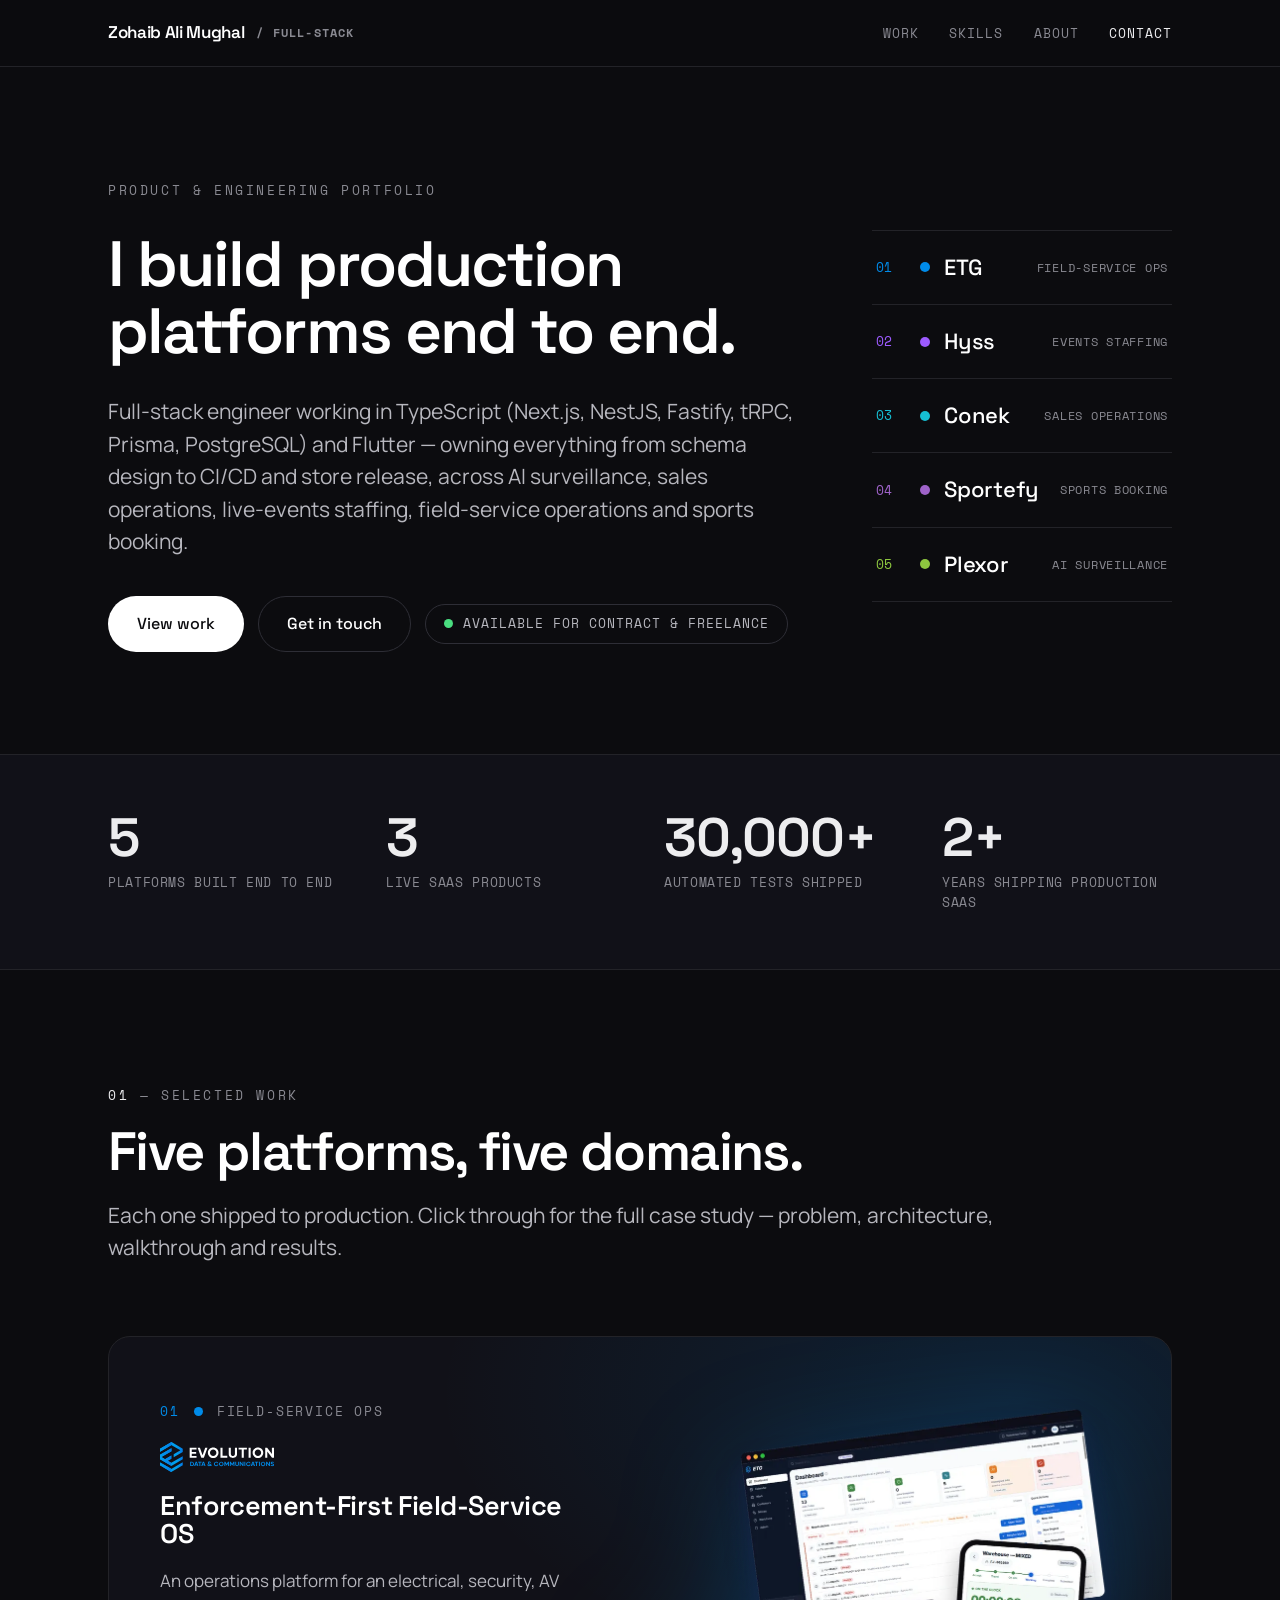
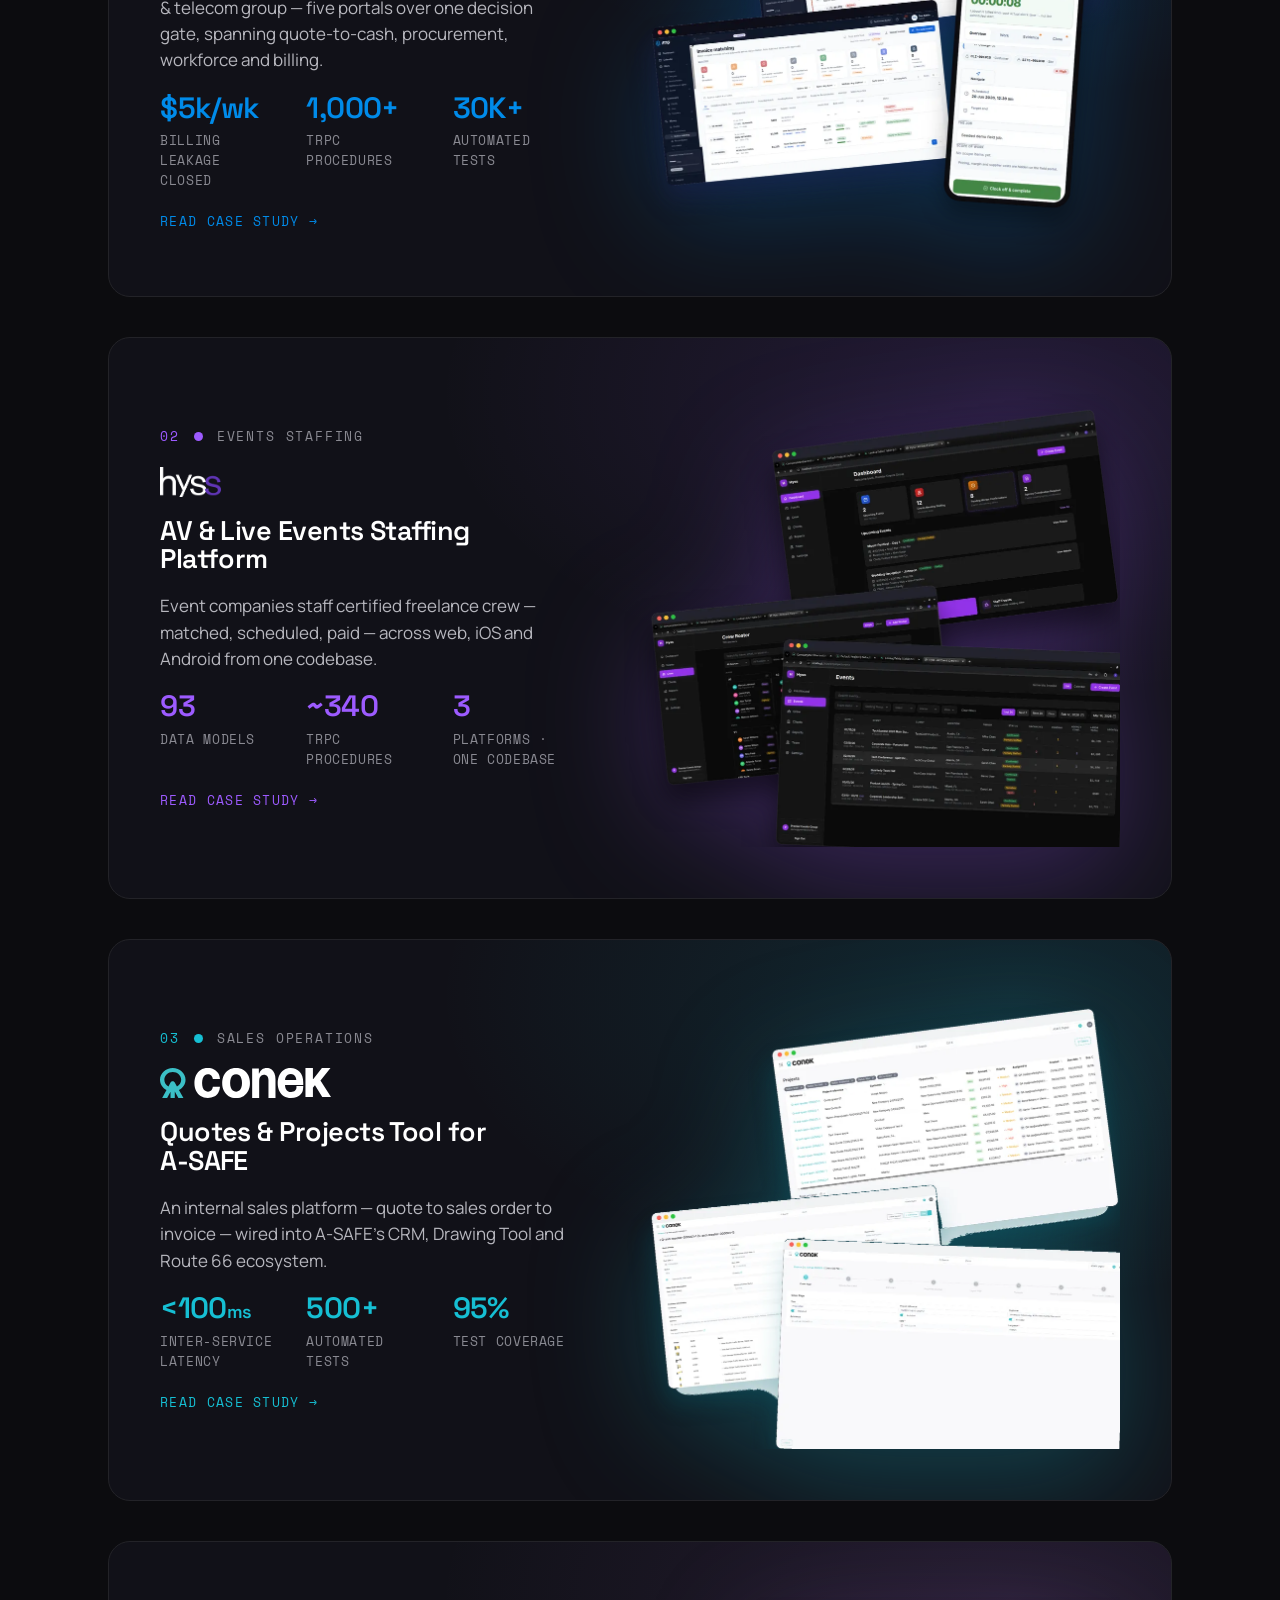
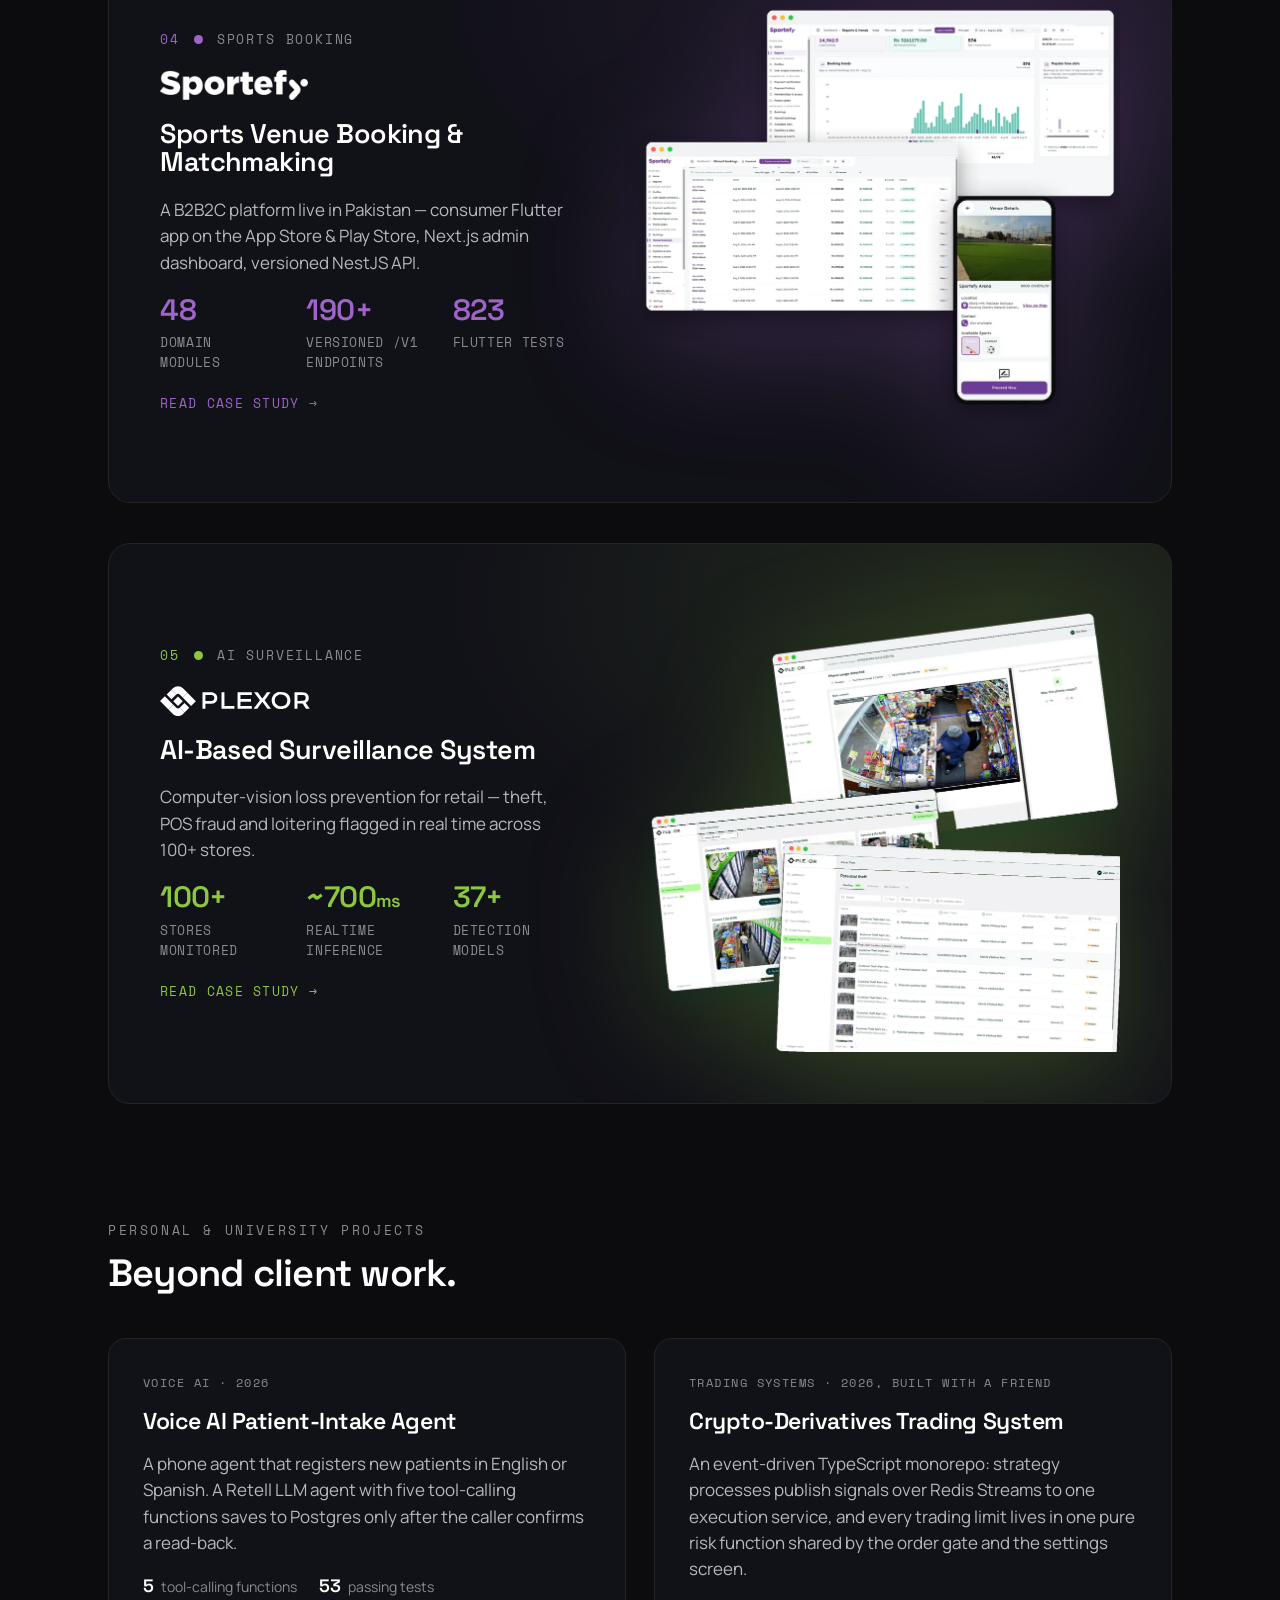
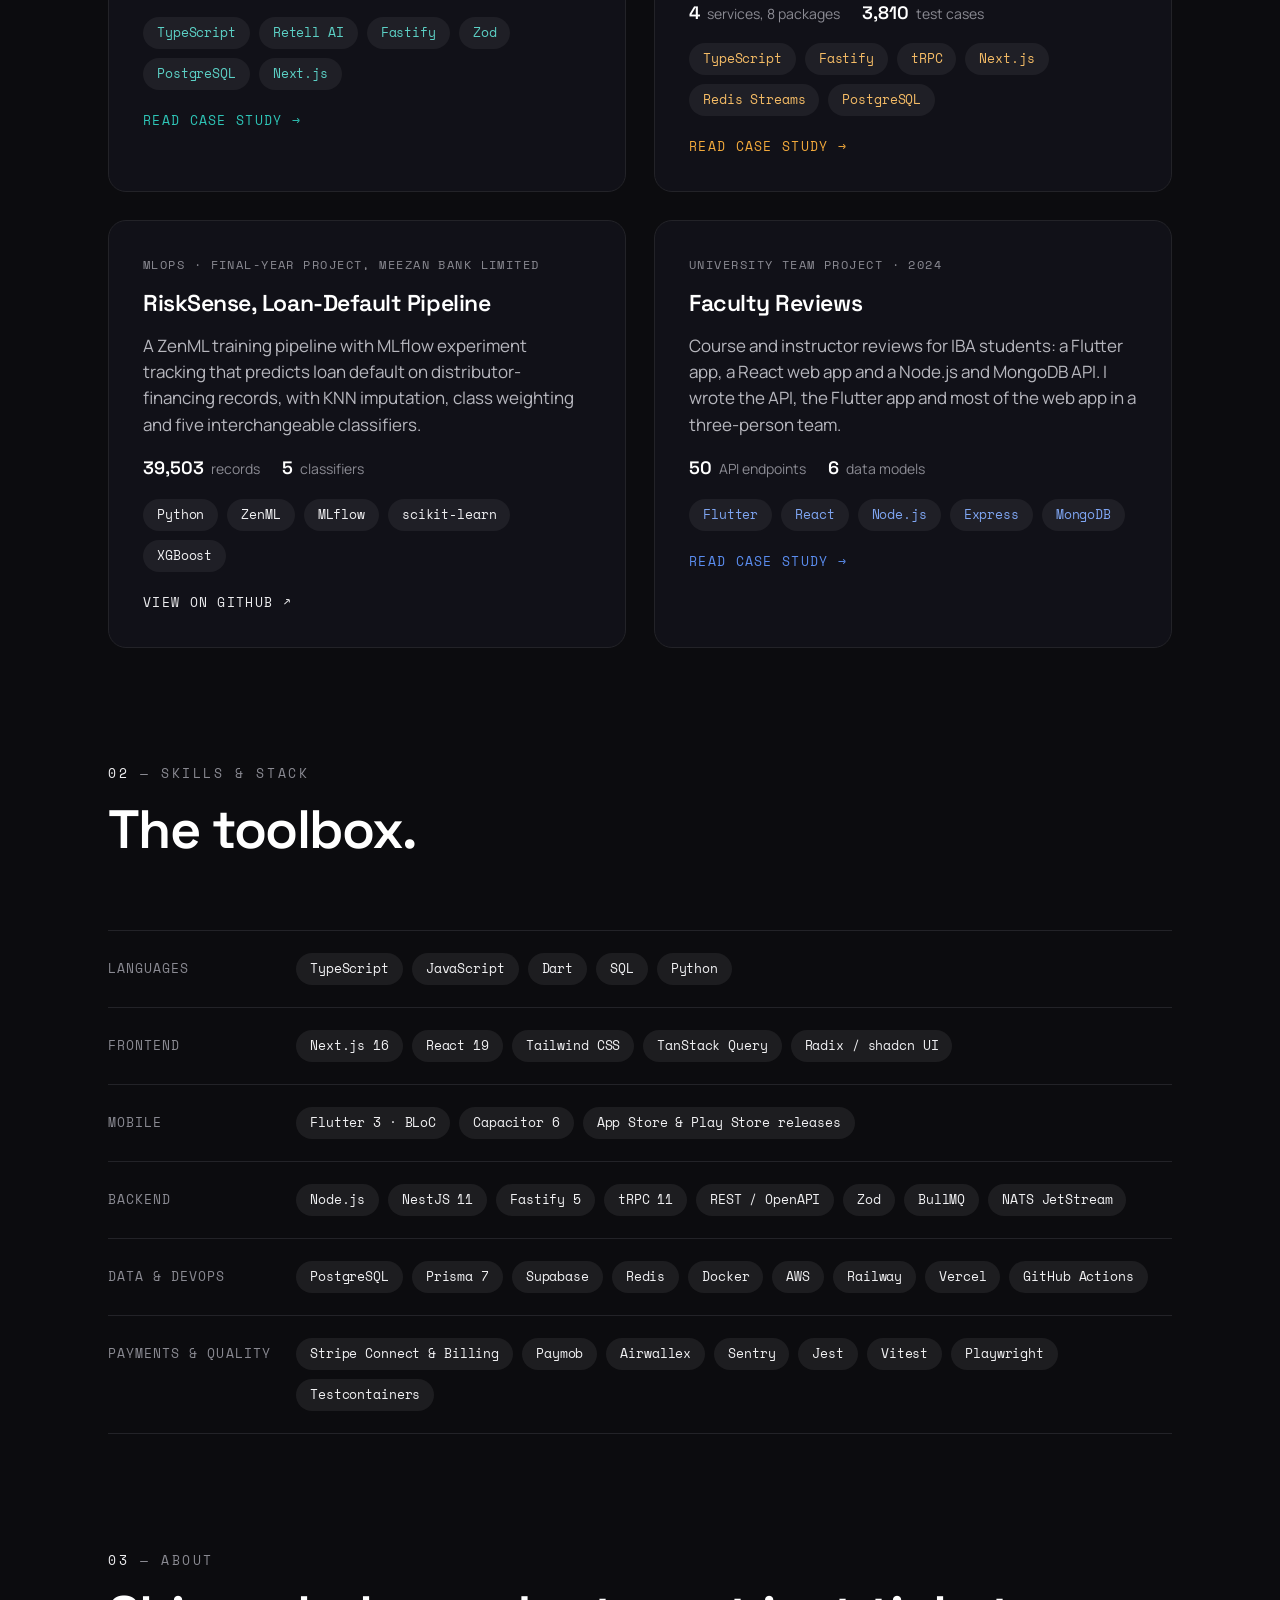
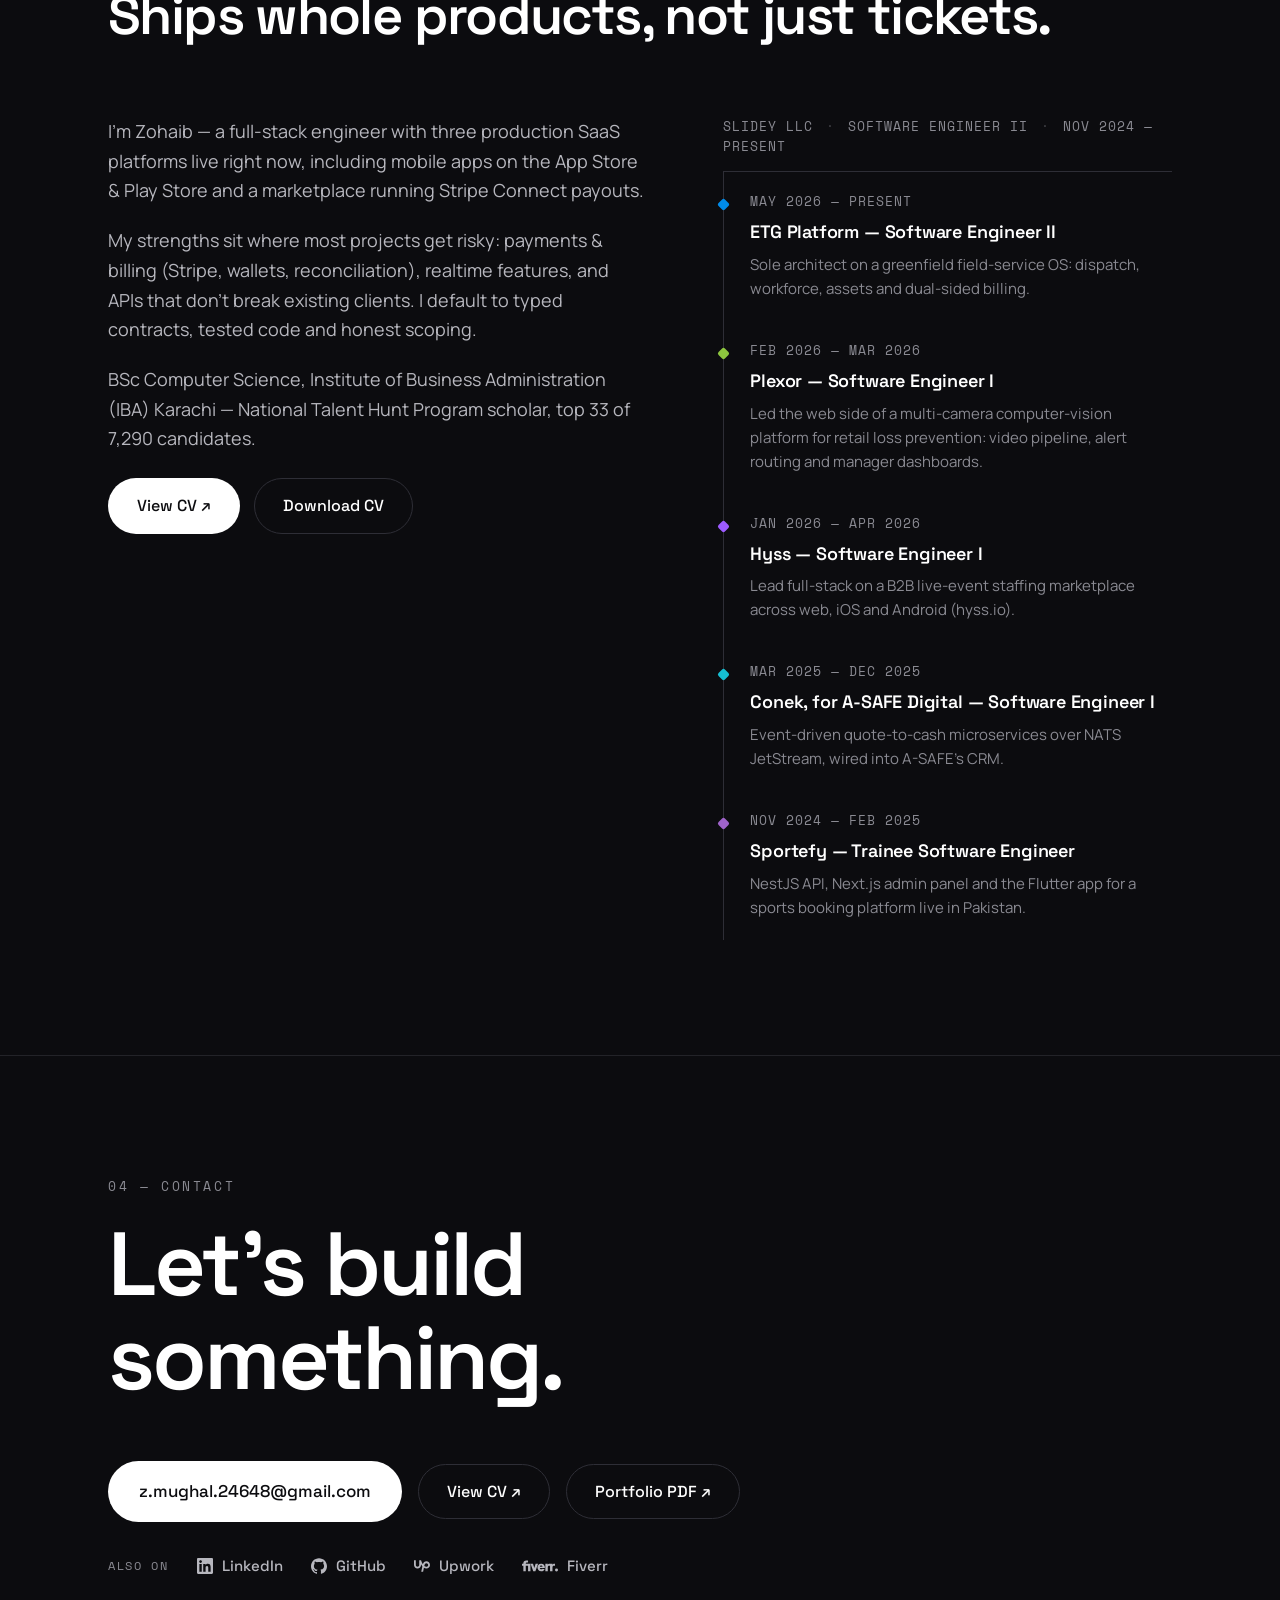
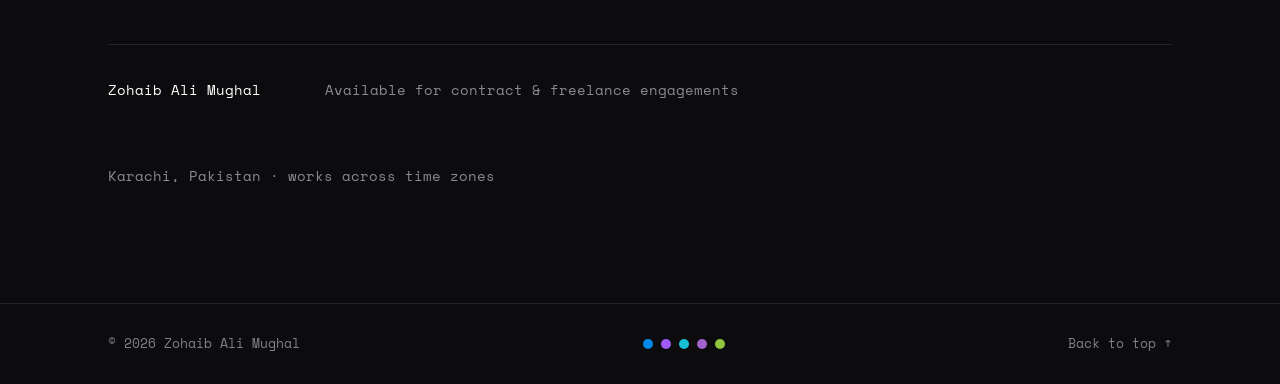
==== index.html @ 7fd133ea "Home: project cards link to their case studies" ====
<!DOCTYPE html>
<html lang="en">
<head>
<meta charset="utf-8">
<meta name="viewport" content="width=device-width, initial-scale=1">
<title>Zohaib Ali Mughal — Full-Stack Engineer</title>
<meta name="description" content="Full-stack product engineering across AI surveillance, sales operations, live-events staffing, field-service operations and sports booking — from schema design to CI/CD and store release.">
<meta property="og:title" content="Zohaib Ali Mughal — Full-Stack Engineer">
<meta property="og:description" content="Five production platforms, built end to end. TypeScript, Flutter, payments, realtime.">
<meta property="og:type" content="website">
<meta property="og:url" content="https://zohaibmughal.dev/">
<meta property="og:image" content="https://zohaibmughal.dev/assets/img/og/home.jpg">
<meta name="twitter:card" content="summary_large_image">
<link rel="canonical" href="https://zohaibmughal.dev/">
<link rel="icon" type="image/svg+xml" href="assets/img/favicon.svg">
<link rel="preconnect" href="https://fonts.googleapis.com">
<link rel="preconnect" href="https://fonts.gstatic.com" crossorigin>
<link href="https://fonts.googleapis.com/css2?family=Space+Grotesk:wght@400;500;600;700&family=Manrope:wght@400;500;600;700;800&family=Space+Mono:wght@400;700&display=swap" rel="stylesheet">
<script>document.documentElement.classList.add('js')</script>
<link rel="stylesheet" href="assets/css/style.css">
</head>
<body>

<nav class="nav" aria-label="Main">
  <div class="nav-inner">
    <a class="nav-brand" href="#top">Zohaib Ali Mughal <span class="mono">/ FULL-STACK</span></a>
    <button class="nav-toggle" aria-expanded="false" aria-controls="nav-links">MENU</button>
    <div class="nav-links" id="nav-links">
      <a href="#work">Work</a>
      <a href="#skills">Skills</a>
      <a href="#about">About</a>
      <a class="nav-cta" href="#contact">Contact</a>
    </div>
  </div>
</nav>

<header class="hero" id="top">
  <div class="container">
    <div class="hero-main">
      <span class="eyebrow">Product &amp; Engineering Portfolio</span>
      <h1>I build production platforms end&nbsp;to&nbsp;end.</h1>
      <p class="lede">Full-stack engineer working in TypeScript (Next.js, NestJS, Fastify, tRPC, Prisma, PostgreSQL) and Flutter — owning everything from schema design to CI/CD and store release, across AI surveillance, sales operations, live-events staffing, field-service operations and sports booking.</p>
      <div class="hero-ctas">
        <a class="btn btn-primary" href="#work">View work</a>
        <a class="btn btn-ghost" href="#contact">Get in touch</a>
        <span class="dot-badge">Available for contract &amp; freelance</span>
      </div>
    </div>
    <nav class="hero-index" aria-label="Case studies">
      <a class="hi-row" data-accent="etg" href="work/etg/"><span class="hi-n">01</span><span class="hi-dot" aria-hidden="true"></span><span class="hi-name">ETG</span><span class="hi-sector">Field-Service Ops</span></a>
      <a class="hi-row" data-accent="hyss" href="work/hyss/"><span class="hi-n">02</span><span class="hi-dot" aria-hidden="true"></span><span class="hi-name">Hyss</span><span class="hi-sector">Events Staffing</span></a>
      <a class="hi-row" data-accent="conek" href="work/conek/"><span class="hi-n">03</span><span class="hi-dot" aria-hidden="true"></span><span class="hi-name">Conek</span><span class="hi-sector">Sales Operations</span></a>
      <a class="hi-row" data-accent="sportefy" href="work/sportefy/"><span class="hi-n">04</span><span class="hi-dot" aria-hidden="true"></span><span class="hi-name">Sportefy</span><span class="hi-sector">Sports Booking</span></a>
      <a class="hi-row" data-accent="plexor" href="work/plexor/"><span class="hi-n">05</span><span class="hi-dot" aria-hidden="true"></span><span class="hi-name">Plexor</span><span class="hi-sector">AI Surveillance</span></a>
    </nav>
  </div>
</header>

<div class="proof reveal">
  <div class="container">
    <div class="metric"><span class="num">5</span><span class="cap">Platforms built end to end</span></div>
    <div class="metric"><span class="num">3</span><span class="cap">Live SaaS products</span></div>
    <div class="metric"><span class="num">30,000+</span><span class="cap">Automated tests shipped</span></div>
    <div class="metric"><span class="num">2+</span><span class="cap">Years shipping production SaaS</span></div>
  </div>
</div>

<section id="work">
  <div class="container">
    <div class="section-head reveal">
      <span class="eyebrow"><span class="accent">01</span> — Selected Work</span>
      <h2>Five platforms, five domains.</h2>
      <p class="lede">Each one shipped to production. Click through for the full case study — problem, architecture, walkthrough and results.</p>
    </div>

    <div class="work-list">

      <a class="work-card reveal" data-accent="etg" href="work/etg/">
        <span class="glow"></span>
        <div class="work-info">
          <span class="work-index"><span class="n">01</span><span class="sep"></span>Field-Service Ops</span>
          <img width="228" height="60" class="work-logo" src="assets/img/etg-logo-white.svg" alt="Evolution Technology Group">
          <h3>Enforcement&#8209;First Field&#8209;Service OS</h3>
          <p>An operations platform for an electrical, security, AV &amp; telecom group — five portals over one decision gate, spanning quote-to-cash, procurement, workforce and billing.</p>
          <div class="work-metrics">
            <div class="metric"><span class="num">$5k/wk</span><span class="cap">Billing leakage closed</span></div>
            <div class="metric"><span class="num">1,000+</span><span class="cap">tRPC procedures</span></div>
            <div class="metric"><span class="num">30K+</span><span class="cap">Automated tests</span></div>
          </div>
          <span class="work-link">Read case study →</span>
        </div>
        <div class="work-media"><img width="1000" height="923" src="assets/img/etg-hero-card.webp" alt="ETG dashboards" loading="lazy"></div>
      </a>

      <a class="work-card reveal" data-accent="hyss" href="work/hyss/">
        <span class="glow"></span>
        <div class="work-info">
          <span class="work-index"><span class="n">02</span><span class="sep"></span>Events Staffing</span>
          <img width="145" height="72" class="work-logo" src="assets/img/hyss-logo-white.png" alt="Hyss">
          <h3>AV &amp; Live Events Staffing Platform</h3>
          <p>Event companies staff certified freelance crew — matched, scheduled, paid — across web, iOS and Android from one codebase.</p>
          <div class="work-metrics">
            <div class="metric"><span class="num">93</span><span class="cap">Data models</span></div>
            <div class="metric"><span class="num">~340</span><span class="cap">tRPC procedures</span></div>
            <div class="metric"><span class="num">3</span><span class="cap">Platforms · one codebase</span></div>
          </div>
          <span class="work-link">Read case study →</span>
        </div>
        <div class="work-media"><img width="1000" height="923" src="assets/img/hyss-hero-card.webp" alt="Hyss dashboards" loading="lazy"></div>
      </a>

      <a class="work-card reveal" data-accent="conek" href="work/conek/">
        <span class="glow"></span>
        <div class="work-info">
          <span class="work-index"><span class="n">03</span><span class="sep"></span>Sales Operations</span>
          <img width="154" height="27" class="work-logo" src="assets/img/conek-logo-white.svg" alt="Conek">
          <h3>Quotes &amp; Projects Tool for A&#8209;SAFE</h3>
          <p>An internal sales platform — quote to sales order to invoice — wired into A&#8209;SAFE's CRM, Drawing Tool and Route 66 ecosystem.</p>
          <div class="work-metrics">
            <div class="metric"><span class="num">&lt;100<small>ms</small></span><span class="cap">Inter-service latency</span></div>
            <div class="metric"><span class="num">500+</span><span class="cap">Automated tests</span></div>
            <div class="metric"><span class="num">95%</span><span class="cap">Test coverage</span></div>
          </div>
          <span class="work-link">Read case study →</span>
        </div>
        <div class="work-media"><img width="1000" height="923" src="assets/img/conek-hero-card.webp" alt="Conek dashboards" loading="lazy"></div>
      </a>

      <a class="work-card reveal" data-accent="sportefy" href="work/sportefy/">
        <span class="glow"></span>
        <div class="work-info">
          <span class="work-index"><span class="n">04</span><span class="sep"></span>Sports Booking</span>
          <img width="354" height="72" class="work-logo" src="assets/img/sportefy-logo-white.png" alt="Sportefy">
          <h3>Sports Venue Booking &amp; Matchmaking</h3>
          <p>A B2B2C platform live in Pakistan — consumer Flutter app on the App Store &amp; Play Store, Next.js admin dashboard, versioned NestJS API.</p>
          <div class="work-metrics">
            <div class="metric"><span class="num">48</span><span class="cap">Domain modules</span></div>
            <div class="metric"><span class="num">190+</span><span class="cap">Versioned /v1 endpoints</span></div>
            <div class="metric"><span class="num">823</span><span class="cap">Flutter tests</span></div>
          </div>
          <span class="work-link">Read case study →</span>
        </div>
        <div class="work-media"><img width="1000" height="923" src="assets/img/sportefy-hero-card.webp" alt="Sportefy app and dashboard" loading="lazy"></div>
      </a>

      <a class="work-card reveal" data-accent="plexor" href="work/plexor/">
        <span class="glow"></span>
        <div class="work-info">
          <span class="work-index"><span class="n">05</span><span class="sep"></span>AI Surveillance</span>
          <img width="239" height="48" class="work-logo" src="assets/img/plexor-logo-white.svg" alt="Plexor">
          <h3>AI-Based Surveillance System</h3>
          <p>Computer-vision loss prevention for retail — theft, POS fraud and loitering flagged in real time across 100+ stores.</p>
          <div class="work-metrics">
            <div class="metric"><span class="num">100+</span><span class="cap">Stores monitored</span></div>
            <div class="metric"><span class="num">~700<small>ms</small></span><span class="cap">Realtime inference</span></div>
            <div class="metric"><span class="num">37+</span><span class="cap">Detection models</span></div>
          </div>
          <span class="work-link">Read case study →</span>
        </div>
        <div class="work-media"><img width="1000" height="923" src="assets/img/plexor-hero-card.webp" alt="Plexor dashboards" loading="lazy"></div>
      </a>

    </div>

    <div class="projects" id="projects">
      <div class="projects-head reveal">
        <span class="eyebrow">Personal &amp; university projects</span>
        <h3>Beyond client work.</h3>
      </div>

      <div class="project-grid">

        <a class="project-card reveal" data-accent="voice" href="work/voice-intake/">
          <span class="project-kind">Voice AI · 2026</span>
          <h4>Voice AI Patient-Intake Agent</h4>
          <p>A phone agent that registers new patients in English or Spanish. A Retell LLM agent with five tool-calling functions saves to Postgres only after the caller confirms a read-back.</p>
          <div class="project-facts"><span><b>5</b> tool-calling functions</span><span><b>53</b> passing tests</span></div>
          <div class="chips"><span class="chip">TypeScript</span><span class="chip">Retell AI</span><span class="chip">Fastify</span><span class="chip">Zod</span><span class="chip">PostgreSQL</span><span class="chip">Next.js</span></div>
          <span class="work-link">Read case study →</span>
        </a>

        <a class="project-card reveal" data-accent="trading" href="work/trading-system/">
          <span class="project-kind">Trading systems · 2026, built with a friend</span>
          <h4>Crypto-Derivatives Trading System</h4>
          <p>An event-driven TypeScript monorepo: strategy processes publish signals over Redis Streams to one execution service, and every trading limit lives in one pure risk function shared by the order gate and the settings screen.</p>
          <div class="project-facts"><span><b>4</b> services, 8 packages</span><span><b>3,810</b> test cases</span></div>
          <div class="chips"><span class="chip">TypeScript</span><span class="chip">Fastify</span><span class="chip">tRPC</span><span class="chip">Next.js</span><span class="chip">Redis Streams</span><span class="chip">PostgreSQL</span></div>
          <span class="work-link">Read case study →</span>
        </a>

        <a class="project-card reveal" href="https://github.com/Zohaib24648/risksense-mlops" target="_blank" rel="noopener">
          <span class="project-kind">MLOps · Final-year project, Meezan Bank Limited</span>
          <h4>RiskSense, Loan-Default Pipeline</h4>
          <p>A ZenML training pipeline with MLflow experiment tracking that predicts loan default on distributor-financing records, with KNN imputation, class weighting and five interchangeable classifiers.</p>
          <div class="project-facts"><span><b>39,503</b> records</span><span><b>5</b> classifiers</span></div>
          <div class="chips"><span class="chip">Python</span><span class="chip">ZenML</span><span class="chip">MLflow</span><span class="chip">scikit-learn</span><span class="chip">XGBoost</span></div>
          <span class="work-link">View on GitHub ↗</span>
        </a>

        <a class="project-card reveal" data-accent="faculty" href="work/faculty-reviews/">
          <span class="project-kind">University team project · 2024</span>
          <h4>Faculty Reviews</h4>
          <p>Course and instructor reviews for IBA students: a Flutter app, a React web app and a Node.js and MongoDB API. I wrote the API, the Flutter app and most of the web app in a three-person team.</p>
          <div class="project-facts"><span><b>50</b> API endpoints</span><span><b>6</b> data models</span></div>
          <div class="chips"><span class="chip">Flutter</span><span class="chip">React</span><span class="chip">Node.js</span><span class="chip">Express</span><span class="chip">MongoDB</span></div>
          <span class="work-link">Read case study →</span>
        </a>

      </div>
    </div>
  </div>
</section>

<section id="skills" style="padding-top:0">
  <div class="container">
    <div class="section-head reveal">
      <span class="eyebrow"><span class="accent">02</span> — Skills &amp; Stack</span>
      <h2>The toolbox.</h2>
    </div>
    <div class="reveal">
      <div class="stackrow"><span class="stacklabel">Languages</span><div class="chips"><span class="chip">TypeScript</span><span class="chip">JavaScript</span><span class="chip">Dart</span><span class="chip">SQL</span><span class="chip">Python</span></div></div>
      <div class="stackrow"><span class="stacklabel">Frontend</span><div class="chips"><span class="chip">Next.js 16</span><span class="chip">React 19</span><span class="chip">Tailwind CSS</span><span class="chip">TanStack Query</span><span class="chip">Radix / shadcn UI</span></div></div>
      <div class="stackrow"><span class="stacklabel">Mobile</span><div class="chips"><span class="chip">Flutter 3 · BLoC</span><span class="chip">Capacitor 6</span><span class="chip">App Store &amp; Play Store releases</span></div></div>
      <div class="stackrow"><span class="stacklabel">Backend</span><div class="chips"><span class="chip">Node.js</span><span class="chip">NestJS 11</span><span class="chip">Fastify 5</span><span class="chip">tRPC 11</span><span class="chip">REST / OpenAPI</span><span class="chip">Zod</span><span class="chip">BullMQ</span><span class="chip">NATS JetStream</span></div></div>
      <div class="stackrow"><span class="stacklabel">Data &amp; DevOps</span><div class="chips"><span class="chip">PostgreSQL</span><span class="chip">Prisma 7</span><span class="chip">Supabase</span><span class="chip">Redis</span><span class="chip">Docker</span><span class="chip">AWS</span><span class="chip">Railway</span><span class="chip">Vercel</span><span class="chip">GitHub Actions</span></div></div>
      <div class="stackrow"><span class="stacklabel">Payments &amp; Quality</span><div class="chips"><span class="chip">Stripe Connect &amp; Billing</span><span class="chip">Paymob</span><span class="chip">Airwallex</span><span class="chip">Sentry</span><span class="chip">Jest</span><span class="chip">Vitest</span><span class="chip">Playwright</span><span class="chip">Testcontainers</span></div></div>
    </div>
  </div>
</section>

<section id="about" style="padding-top:0">
  <div class="container">
    <div class="section-head reveal">
      <span class="eyebrow"><span class="accent">03</span> — About</span>
      <h2>Ships whole products, not just tickets.</h2>
    </div>
    <div class="about-grid">
      <div class="about-bio reveal">
        <p>I'm Zohaib — a full-stack engineer with three production SaaS platforms live right now, including mobile apps on the App Store &amp; Play Store and a marketplace running Stripe Connect payouts.</p>
        <p>My strengths sit where most projects get risky: payments &amp; billing (Stripe, wallets, reconciliation), realtime features, and APIs that don't break existing clients. I default to typed contracts, tested code and honest scoping.</p>
        <p>BSc Computer Science, Institute of Business Administration (IBA) Karachi — National Talent Hunt Program scholar, top 33 of 7,290 candidates.</p>
        <div class="hero-ctas" style="margin-top:4px">
          <a class="btn btn-primary" href="assets/cv/Zohaib-Ali-Mughal-CV.pdf" target="_blank" rel="noopener">View CV ↗</a>
          <a class="btn btn-ghost" href="assets/cv/Zohaib-Ali-Mughal-CV.pdf" download="Zohaib-Ali-Mughal-CV.pdf">Download CV</a>
        </div>
      </div>
      <div class="timeline reveal">
        <p class="timeline-org">Slidey LLC <span>·</span> Software Engineer II <span>·</span> Nov 2024 — Present</p>
        <div class="timeline-item" data-accent="etg">
          <span class="when">May 2026 — Present</span>
          <span class="what">ETG Platform — Software Engineer II</span>
          <span class="how">Sole architect on a greenfield field-service OS: dispatch, workforce, assets and dual-sided billing.</span>
        </div>
        <div class="timeline-item" data-accent="plexor">
          <span class="when">Feb 2026 — Mar 2026</span>
          <span class="what">Plexor — Software Engineer I</span>
          <span class="how">Led the web side of a multi-camera computer-vision platform for retail loss prevention: video pipeline, alert routing and manager dashboards.</span>
        </div>
        <div class="timeline-item" data-accent="hyss">
          <span class="when">Jan 2026 — Apr 2026</span>
          <span class="what">Hyss — Software Engineer I</span>
          <span class="how">Lead full-stack on a B2B live-event staffing marketplace across web, iOS and Android (hyss.io).</span>
        </div>
        <div class="timeline-item" data-accent="conek">
          <span class="when">Mar 2025 — Dec 2025</span>
          <span class="what">Conek, for A-SAFE Digital — Software Engineer I</span>
          <span class="how">Event-driven quote-to-cash microservices over NATS JetStream, wired into A-SAFE&#39;s CRM.</span>
        </div>
        <div class="timeline-item" data-accent="sportefy">
          <span class="when">Nov 2024 — Feb 2025</span>
          <span class="what">Sportefy — Trainee Software Engineer</span>
          <span class="how">NestJS API, Next.js admin panel and the Flutter app for a sports booking platform live in Pakistan.</span>
        </div>
      </div>
    </div>
  </div>
</section>

<section class="contact" id="contact">
  <div class="container reveal">
    <span class="eyebrow">04 — Contact</span>
    <h2 style="margin-top:18px">Let's build<br>something.</h2>
    <div class="contact-row">
      <a class="btn btn-primary btn-lg" href="mailto:z.mughal.24648@gmail.com">z.mughal.24648@gmail.com</a>
      <a class="btn btn-ghost" href="assets/cv/Zohaib-Ali-Mughal-CV.pdf" target="_blank" rel="noopener">View CV ↗</a>
      <a class="btn btn-ghost" href="assets/decks/Portfolio.pdf" target="_blank" rel="noopener">Portfolio PDF ↗</a>
    </div>
    <div class="profile-links">
      <span class="profile-label">Also on</span>
      <a class="plink" href="https://linkedin.com/in/zohaibmughal24648" target="_blank" rel="noopener"><svg viewBox="0 0 24 24" aria-hidden="true"><path d="M20.447 20.452h-3.554v-5.569c0-1.328-.027-3.037-1.852-3.037-1.853 0-2.136 1.445-2.136 2.939v5.667H9.351V9h3.414v1.561h.046c.477-.9 1.637-1.85 3.37-1.85 3.601 0 4.267 2.37 4.267 5.455v6.286zM5.337 7.433c-1.144 0-2.063-.926-2.063-2.065 0-1.138.92-2.063 2.063-2.063 1.14 0 2.064.925 2.064 2.063 0 1.139-.925 2.065-2.064 2.065zm1.782 13.019H3.555V9h3.564v11.452zM22.225 0H1.771C.792 0 0 .774 0 1.729v20.542C0 23.227.792 24 1.771 24h20.451C23.2 24 24 23.227 24 22.271V1.729C24 .774 23.2 0 22.222 0h.003z"/></svg><span>LinkedIn</span></a>
      <a class="plink" href="https://github.com/Zohaib24648" target="_blank" rel="noopener"><svg viewBox="0 0 24 24" aria-hidden="true"><path d="M12 .297c-6.63 0-12 5.373-12 12 0 5.303 3.438 9.8 8.205 11.385.6.113.82-.258.82-.577 0-.285-.01-1.04-.015-2.04-3.338.724-4.042-1.61-4.042-1.61C4.422 18.07 3.633 17.7 3.633 17.7c-1.087-.744.084-.729.084-.729 1.205.084 1.838 1.236 1.838 1.236 1.07 1.835 2.809 1.305 3.495.998.108-.776.417-1.305.76-1.605-2.665-.3-5.466-1.332-5.466-5.93 0-1.31.465-2.38 1.235-3.22-.135-.303-.54-1.523.105-3.176 0 0 1.005-.322 3.3 1.23.96-.267 1.98-.399 3-.405 1.02.006 2.04.138 3 .405 2.28-1.552 3.285-1.23 3.285-1.23.645 1.653.24 2.873.12 3.176.765.84 1.23 1.91 1.23 3.22 0 4.61-2.805 5.625-5.475 5.92.42.36.81 1.096.81 2.22 0 1.606-.015 2.896-.015 3.286 0 .315.21.69.825.57C20.565 22.092 24 17.592 24 12.297c0-6.627-5.373-12-12-12"/></svg><span>GitHub</span></a>
      <a class="plink" href="https://www.upwork.com/freelancers/zohaibmughal" target="_blank" rel="noopener"><svg viewBox="0 0 24 24" aria-hidden="true"><path d="M18.561 13.158c-1.102 0-2.135-.467-3.074-1.227l.228-1.076.008-.042c.207-1.143.849-3.06 2.839-3.06 1.492 0 2.703 1.212 2.703 2.703-.001 1.489-1.212 2.702-2.704 2.702zm0-8.14c-2.539 0-4.51 1.649-5.31 4.366-1.22-1.834-2.148-4.036-2.687-5.892H7.828v7.112c-.002 1.406-1.141 2.546-2.547 2.548-1.405-.002-2.543-1.143-2.545-2.548V3.492H0v7.112c0 2.914 2.37 5.303 5.281 5.303 2.913 0 5.283-2.389 5.283-5.303v-1.19c.529 1.107 1.182 2.229 1.974 3.221l-1.673 7.873h2.797l1.213-5.71c1.063.679 2.285 1.109 3.686 1.109 3 0 5.439-2.452 5.439-5.45 0-3-2.439-5.439-5.439-5.439z"/></svg><span>Upwork</span></a>
      <a class="plink" href="https://www.fiverr.com/users/zohaibmughal151" target="_blank" rel="noopener"><svg class="wide" viewBox="0 8 24 8" aria-hidden="true"><path d="M23.004 15.588a.995.995 0 1 0 .002-1.99.995.995 0 0 0-.002 1.99zm-.996-3.705h-.85c-.546 0-.84.41-.84 1.092v2.466h-1.61v-3.558h-.684c-.547 0-.84.41-.84 1.092v2.466h-1.61v-4.874h1.61v.74c.264-.574.626-.74 1.163-.74h1.972v.74c.264-.574.625-.74 1.162-.74h.527v1.316zm-6.786 1.501h-3.359c.088.546.43.858 1.006.858.43 0 .732-.175.83-.487l1.425.4c-.351.848-1.22 1.364-2.255 1.364-1.748 0-2.549-1.355-2.549-2.515 0-1.14.703-2.505 2.45-2.505 1.856 0 2.471 1.384 2.471 2.408 0 .224-.01.37-.02.477zm-1.562-.945c-.04-.42-.342-.81-.889-.81-.508 0-.81.225-.908.81h1.797zM7.508 15.44h1.416l1.767-4.874h-1.62l-.86 2.837-.878-2.837H5.72l1.787 4.874zm-6.6 0H2.51v-3.558h1.524v3.558h1.591v-4.874H2.51v-.302c0-.332.235-.536.606-.536h.918V8.412H2.85c-1.162 0-1.943.712-1.943 1.755v.4H0v1.316h.908v3.558z"/></svg><span>Fiverr</span></a>
    </div>
    <div class="contact-meta">
      <span style="color:var(--text)">Zohaib Ali Mughal</span>
      <span style="color:var(--text-3)">Available for contract &amp; freelance engagements</span>
      <span style="color:var(--text-3)">Karachi, Pakistan · works across time zones</span>
    </div>
  </div>
</section>

<footer>
  <div class="footer-inner">
    <span>© 2026 Zohaib Ali Mughal</span>
    <span class="footer-dots" aria-hidden="true">
      <span style="background:var(--c-etg)"></span>
      <span style="background:var(--c-hyss)"></span>
      <span style="background:var(--c-conek)"></span>
      <span style="background:var(--c-sportefy)"></span>
      <span style="background:var(--c-plexor)"></span>
    </span>
    <a href="#top">Back to top ↑</a>
  </div>
</footer>

<script src="assets/js/lenis.min.js"></script>
<script src="assets/js/main.js"></script>
</body>
</html>
---- assets/css/style.css ----
/* ============================================================
   Zohaib Ali Mughal — Portfolio
   Design tokens & components (dark theme, deck-derived)
   ============================================================ */

:root {
  /* Surfaces */
  --bg: #0C0C0F;
  --bg-2: #111118;
  --bg-3: #161620;
  --line: #232328;
  --line-2: #2E2E36;

  /* Text */
  --text: #FFFFFF;
  --text-2: #B7B7BE;
  --text-3: #8A8A92;
  --text-4: #80808A;

  /* Project accents */
  --c-hyss: #9D5BFF;
  --c-conek: #16BFD3;
  --c-sportefy: #9F63C9;
  --c-etg: #008BE9;
  --c-plexor: #8DC63F;
  --c-voice: #2EC4B6;
  --c-trading: #F2A93B;
  --c-faculty: #5B8DEF;

  /* Page accent: neutral by default, overridden per project via data-accent */
  --accent: #EDEDEF;
  --accent-soft: rgba(255, 255, 255, 0.07);

  /* Type */
  --font-head: 'Space Grotesk', sans-serif;
  --font-body: 'Manrope', sans-serif;
  --font-mono: 'Space Mono', monospace;

  --container: 1160px;
  --pad: clamp(20px, 5vw, 48px);
}

[data-accent="hyss"]     { --accent: var(--c-hyss); }
[data-accent="conek"]    { --accent: var(--c-conek); }
[data-accent="sportefy"] { --accent: var(--c-sportefy); }
[data-accent="etg"]      { --accent: var(--c-etg); }
[data-accent="plexor"]   { --accent: var(--c-plexor); }
[data-accent="voice"]    { --accent: var(--c-voice); }
[data-accent="trading"]  { --accent: var(--c-trading); }
[data-accent="faculty"]  { --accent: var(--c-faculty); }

/* Recompute the soft tint wherever the accent changes (a :root value would stay neutral) */
[data-accent] { --accent-soft: color-mix(in srgb, var(--accent) 14%, transparent); }

/* ---------- Base ---------- */

* { box-sizing: border-box; }

html { scroll-behavior: smooth; }

body {
  margin: 0;
  background: var(--bg);
  color: var(--text);
  font-family: var(--font-body);
  font-size: 17px;
  line-height: 1.6;
  -webkit-font-smoothing: antialiased;
  text-rendering: optimizeLegibility;
}

img { max-width: 100%; height: auto; display: block; }

a { color: inherit; text-decoration: none; }

h1, h2, h3 {
  font-family: var(--font-head);
  font-weight: 600;
  letter-spacing: -0.03em;
  line-height: 1.05;
  margin: 0;
}

h1 { font-size: clamp(44px, 7.5vw, 96px); }
h2 { font-size: clamp(32px, 4.5vw, 54px); }
h3 { font-size: clamp(21px, 2.4vw, 27px); letter-spacing: -0.02em; }

p { margin: 0; }

.container {
  max-width: var(--container);
  margin-inline: auto;
  padding-inline: var(--pad);
}

section { padding-block: clamp(72px, 9vw, 130px); }

::selection { background: var(--accent); color: #0C0C0F; }

/* Keyboard focus: visible on every interactive element (outline follows border-radius) */
:focus-visible { outline: 2px solid var(--accent); outline-offset: 3px; }
.work-card:focus-visible, .next-card:focus-visible { outline-offset: 4px; }

/* ---------- Shared atoms ---------- */

.eyebrow {
  font-family: var(--font-mono);
  font-size: 13px;
  letter-spacing: 0.2em;
  text-transform: uppercase;
  color: var(--text-3);
}

.eyebrow .accent, .accent { color: var(--accent); }

.lede {
  font-size: clamp(17px, 2vw, 21px);
  line-height: 1.55;
  color: var(--text-2);
  max-width: 46em;
}

.section-head { display: grid; gap: 18px; margin-bottom: clamp(40px, 6vw, 72px); }

.btn {
  display: inline-flex;
  align-items: center;
  gap: 10px;
  font-family: var(--font-head);
  font-weight: 500;
  font-size: 16px;
  padding: 14px 28px;
  border-radius: 999px;
  border: 1px solid transparent;
  transition: transform 0.18s ease, background 0.18s ease, border-color 0.18s ease;
  cursor: pointer;
}

.btn:hover { transform: translateY(-2px); }

.btn-primary { background: var(--text); color: var(--bg); }
.btn-primary:hover { background: #E8E8EC; }

.btn-ghost { border-color: var(--line-2); color: var(--text); }
.btn-ghost:hover { border-color: var(--text-3); }

.chip {
  display: inline-flex;
  align-items: center;
  padding: 6px 14px;
  border-radius: 999px;
  font-family: var(--font-mono);
  font-size: 12.5px;
  letter-spacing: -0.01em;
  background: var(--accent-soft);
  color: color-mix(in srgb, var(--accent) 78%, #ffffff);
  white-space: nowrap;
}

.chips { display: flex; flex-wrap: wrap; gap: 9px; }

.metric { display: flex; flex-direction: column; gap: 8px; }

.metric .num {
  font-family: var(--font-head);
  font-weight: 600;
  font-size: clamp(36px, 4.6vw, 54px);
  line-height: 1;
  letter-spacing: -0.02em;
  color: var(--accent);
}

.metric .num small { font-size: 0.62em; }

.metric .cap {
  font-family: var(--font-mono);
  font-size: 12.5px;
  text-transform: uppercase;
  letter-spacing: 0.05em;
  color: var(--text-3);
}

.metrics { display: flex; gap: clamp(28px, 5vw, 64px); flex-wrap: wrap; }

.feat { display: flex; gap: 15px; align-items: flex-start; }

.feat .dot {
  flex: none;
  width: 9px;
  height: 9px;
  margin-top: 8px;
  background: var(--accent);
  transform: rotate(45deg);
  border-radius: 2px;
}

.feat span:last-child { color: var(--text-2); line-height: 1.5; }

.dot-badge {
  display: inline-flex;
  align-items: center;
  gap: 10px;
  font-family: var(--font-mono);
  font-size: 12.5px;
  letter-spacing: 0.08em;
  text-transform: uppercase;
  color: var(--text-2);
  border: 1px solid var(--line-2);
  border-radius: 999px;
  padding: 9px 18px;
}

.dot-badge::before {
  content: "";
  width: 9px;
  height: 9px;
  border-radius: 50%;
  background: #4ADE80;
  box-shadow: 0 0 0 0 rgba(74, 222, 128, 0.5);
  animation: pulse 2.4s infinite;
}

@keyframes pulse {
  0% { box-shadow: 0 0 0 0 rgba(74, 222, 128, 0.45); }
  70% { box-shadow: 0 0 0 9px rgba(74, 222, 128, 0); }
  100% { box-shadow: 0 0 0 0 rgba(74, 222, 128, 0); }
}

/* ---------- Nav ---------- */

.nav {
  position: fixed;
  inset: 0 0 auto 0;
  z-index: 50;
  background: color-mix(in srgb, var(--bg) 82%, transparent);
  backdrop-filter: blur(14px);
  -webkit-backdrop-filter: blur(14px);
  border-bottom: 1px solid var(--line);
}

.nav-inner {
  max-width: var(--container);
  margin-inline: auto;
  padding-inline: var(--pad);
  height: 66px;
  display: flex;
  align-items: center;
  justify-content: space-between;
}

.nav-brand {
  display: flex;
  align-items: center;
  gap: 12px;
  font-family: var(--font-head);
  font-weight: 600;
  font-size: 17px;
  letter-spacing: -0.02em;
}

.nav-brand .mono { font-family: var(--font-mono); font-size: 12px; color: var(--text-3); letter-spacing: 0.1em; }

.nav-links { display: flex; align-items: center; gap: 30px; }

.nav-links a {
  font-family: var(--font-mono);
  font-size: 13px;
  letter-spacing: 0.08em;
  text-transform: uppercase;
  color: var(--text-3);
  transition: color 0.15s ease;
}

.nav-links a:hover { color: var(--text); }
.nav-links a.nav-cta { color: var(--accent); }

.nav-toggle {
  display: none;
  background: none;
  border: 1px solid var(--line-2);
  border-radius: 10px;
  color: var(--text);
  padding: 8px 10px;
  cursor: pointer;
  font-family: var(--font-mono);
  font-size: 12px;
}

@media (max-width: 760px) {
  .nav-toggle { display: block; }
  .nav-links {
    display: none;
    position: absolute;
    top: 66px;
    left: 0;
    right: 0;
    flex-direction: column;
    align-items: flex-start;
    gap: 0;
    background: var(--bg-2);
    border-bottom: 1px solid var(--line);
    padding: 8px var(--pad) 16px;
  }
  .nav-links.open { display: flex; }
  .nav-links a { padding: 13px 0; width: 100%; border-bottom: 1px solid var(--line); }
  .nav-links a:last-child { border-bottom: none; }
}

/* ---------- Hero (home) ---------- */

.hero { padding-top: clamp(150px, 20vh, 220px); padding-bottom: clamp(64px, 8vw, 110px); }

.hero .container { display: grid; gap: 30px; }

.hero-main { display: grid; gap: 30px; min-width: 0; }

.hero h1 { max-width: 11em; }

/* Project index, mirrors the portfolio deck cover. Desktop only: the work list follows directly below on small screens. */
.hero-index { display: none; }

@media (min-width: 1000px) {
  .hero .container { grid-template-columns: minmax(0, 1fr) 300px; gap: clamp(40px, 5vw, 72px); align-items: center; }
  .hero h1 { font-size: clamp(52px, 5vw, 72px); max-width: none; }
  .hero-index { display: block; border-bottom: 1px solid var(--line); }
}

.hi-row {
  display: grid;
  grid-template-columns: 30px 10px minmax(0, 1fr) auto;
  align-items: center;
  gap: 14px;
  padding: 19px 4px;
  border-top: 1px solid var(--line);
  transition: background 0.2s ease;
}

.hi-row:hover { background: var(--accent-soft); }
.hi-n { font-family: var(--font-mono); font-size: 13px; color: var(--accent); }
.hi-dot { width: 10px; height: 10px; border-radius: 50%; background: var(--accent); }
.hi-name { font-family: var(--font-head); font-weight: 500; font-size: 22px; letter-spacing: -0.01em; }
.hi-sector { font-family: var(--font-mono); font-size: 12px; letter-spacing: 0.06em; text-transform: uppercase; color: var(--text-3); }

.hero-ctas { display: flex; gap: 14px; flex-wrap: wrap; align-items: center; margin-top: 8px; }

/* ---------- Proof strip ---------- */

.proof {
  border-block: 1px solid var(--line);
  background: var(--bg-2);
  padding-block: clamp(36px, 5vw, 56px);
}

.proof .container {
  display: grid;
  grid-template-columns: repeat(4, 1fr);
  gap: clamp(20px, 4vw, 48px);
}

@media (max-width: 860px) { .proof .container { grid-template-columns: repeat(2, 1fr); } }

/* ---------- Work cards ---------- */

.work-list { display: grid; gap: clamp(24px, 3.5vw, 40px); }

.work-card {
  --accent-soft: color-mix(in srgb, var(--accent) 14%, transparent);
  position: relative;
  display: grid;
  grid-template-columns: minmax(0, 5fr) minmax(0, 6fr);
  gap: clamp(24px, 4vw, 56px);
  align-items: center;
  background: var(--bg-2);
  border: 1px solid var(--line);
  border-radius: 22px;
  padding: clamp(28px, 4vw, 56px);
  overflow: hidden;
  transition: border-color 0.25s ease, transform 0.25s ease;
}

.work-card:hover { border-color: color-mix(in srgb, var(--accent) 55%, var(--line)); transform: translateY(-3px); }

.work-card .glow {
  position: absolute;
  inset: 0;
  background: radial-gradient(90% 90% at 85% 10%, var(--accent-soft) 0%, transparent 60%);
  pointer-events: none;
}

.work-info { position: relative; display: grid; gap: 20px; }

.work-index {
  display: flex;
  align-items: center;
  gap: 14px;
  font-family: var(--font-mono);
  font-size: 13px;
  letter-spacing: 0.14em;
  text-transform: uppercase;
  color: var(--text-3);
}

.work-index .n { color: var(--accent); }
.work-index .sep { width: 9px; height: 9px; border-radius: 50%; background: var(--accent); }

.work-logo { height: 30px; width: auto; align-self: start; }

.work-info p { color: var(--text-2); line-height: 1.55; }

.work-metrics { display: grid; grid-template-columns: repeat(3, minmax(0, 1fr)); gap: clamp(14px, 2vw, 28px); }

.work-metrics .num { font-size: clamp(22px, 2.3vw, 32px); white-space: nowrap; }

.work-link {
  font-family: var(--font-mono);
  font-size: 13px;
  letter-spacing: 0.1em;
  text-transform: uppercase;
  color: var(--accent);
}

.work-media { position: relative; min-width: 0; }

.work-media img {
  width: 100%;
  height: auto;
  filter: drop-shadow(0 30px 60px color-mix(in srgb, var(--accent) 28%, transparent));
}

@media (max-width: 900px) {
  .work-card { grid-template-columns: 1fr; }
  .work-media { order: -1; }
}

/* ---------- Personal projects (below the case studies) ---------- */

.projects { margin-top: clamp(72px, 9vw, 120px); }

.projects-head { display: grid; gap: 14px; margin-bottom: clamp(28px, 4vw, 44px); }

.projects-head h3 { font-size: clamp(26px, 3.2vw, 38px); }

.project-grid { display: grid; grid-template-columns: repeat(2, minmax(0, 1fr)); gap: clamp(18px, 2.5vw, 28px); }

.project-card {
  --accent-soft: rgba(255, 255, 255, 0.06);
  display: grid;
  gap: 16px;
  align-content: start;
  background: var(--bg-2);
  border: 1px solid var(--line);
  border-radius: 18px;
  padding: clamp(22px, 3vw, 34px);
  transition: border-color 0.25s ease, transform 0.25s ease;
}

a.project-card:hover { border-color: var(--line-2); transform: translateY(-3px); }
.js a.project-card.reveal.in:hover { transform: translateY(-3px); }
a.project-card:focus-visible { outline-offset: 4px; }

.project-kind {
  font-family: var(--font-mono);
  font-size: 12px;
  letter-spacing: 0.12em;
  text-transform: uppercase;
  color: var(--text-3);
}

.project-card h4 {
  font-family: var(--font-head);
  font-weight: 600;
  font-size: clamp(19px, 2vw, 23px);
  letter-spacing: -0.02em;
  line-height: 1.15;
  margin: 0;
}

.project-card p { color: var(--text-2); line-height: 1.55; }

.project-facts { display: flex; flex-wrap: wrap; gap: 8px 22px; font-size: 14px; color: var(--text-3); }
.project-facts b { font-family: var(--font-head); font-weight: 600; font-size: 18px; color: var(--text); margin-right: 4px; }

.project-card .work-link { margin-top: 4px; }
.work-link.muted { color: var(--text-4); }

@media (max-width: 760px) { .project-grid { grid-template-columns: 1fr; } }

/* ---------- Skills ---------- */

.stackrow {
  display: grid;
  grid-template-columns: 170px 1fr;
  gap: 18px;
  align-items: baseline;
  padding-block: 22px;
  border-top: 1px solid var(--line);
}

.stackrow:last-child { border-bottom: 1px solid var(--line); }

.stacklabel {
  font-family: var(--font-mono);
  font-size: 13px;
  letter-spacing: 0.08em;
  text-transform: uppercase;
  color: var(--text-3);
}

@media (max-width: 640px) { .stackrow { grid-template-columns: 1fr; gap: 12px; } }

/* ---------- About ---------- */

.about-grid {
  display: grid;
  grid-template-columns: minmax(0, 6fr) minmax(0, 5fr);
  gap: clamp(40px, 6vw, 90px);
  align-items: start;
}

@media (max-width: 860px) { .about-grid { grid-template-columns: 1fr; } }

.about-bio { display: grid; gap: 20px; color: var(--text-2); font-size: 18px; line-height: 1.65; }

.timeline { display: grid; }

.timeline-org {
  font-family: var(--font-mono);
  font-size: 12.5px;
  letter-spacing: 0.08em;
  text-transform: uppercase;
  color: var(--text-3);
  padding-bottom: 14px;
  border-bottom: 1px solid var(--line-2);
  margin: 0;
}
.timeline-org span { opacity: 0.45; padding: 0 4px; }

.timeline-item {
  display: grid;
  gap: 6px;
  padding: 20px 0 20px 26px;
  border-left: 1px solid var(--line-2);
  position: relative;
}

.timeline-item::before {
  content: "";
  position: absolute;
  left: -5px;
  top: 28px;
  width: 9px;
  height: 9px;
  border-radius: 2px;
  transform: rotate(45deg);
  background: var(--accent);
}

.timeline-item .when {
  font-family: var(--font-mono);
  font-size: 12.5px;
  letter-spacing: 0.08em;
  text-transform: uppercase;
  color: var(--text-3);
}

.timeline-item .what { font-family: var(--font-head); font-weight: 600; font-size: 18px; letter-spacing: -0.01em; }

.timeline-item .how { color: var(--text-3); font-size: 15px; }

/* ---------- Contact ---------- */

.contact { text-align: left; border-top: 1px solid var(--line); }

.contact h2 { font-size: clamp(44px, 7vw, 92px); letter-spacing: -0.035em; }

.contact-row {
  margin-top: clamp(32px, 5vw, 56px);
  display: flex;
  gap: 16px;
  flex-wrap: wrap;
  align-items: center;
}

.btn-lg { padding: 16px 30px; font-size: 17px; }

.profile-links {
  margin-top: 26px;
  display: flex;
  flex-wrap: wrap;
  align-items: center;
  gap: 10px 28px;
}

.profile-label {
  font-family: var(--font-mono);
  font-size: 12px;
  letter-spacing: 0.14em;
  text-transform: uppercase;
  color: var(--text-3);
}

.plink {
  display: inline-flex;
  align-items: center;
  gap: 9px;
  padding: 6px 0;
  font-family: var(--font-head);
  font-weight: 500;
  font-size: 15px;
  color: var(--text-2);
  transition: color 0.15s ease;
}

.plink:hover { color: var(--text); }
.plink svg { width: 16px; height: 16px; fill: currentColor; flex: none; }
.plink svg.wide { width: 36px; height: 12px; }

.contact-meta {
  margin-top: clamp(36px, 5vw, 60px);
  padding-top: 34px;
  border-top: 1px solid var(--line);
  display: flex;
  gap: clamp(24px, 5vw, 64px);
  flex-wrap: wrap;
  font-family: var(--font-mono);
  font-size: 14px;
}

.contact-meta a { color: var(--text-2); transition: color 0.15s ease; }
.contact-meta a:hover { color: var(--accent); }

/* ---------- Footer ---------- */

footer {
  border-top: 1px solid var(--line);
  padding-block: 30px;
}

.footer-inner {
  max-width: var(--container);
  margin-inline: auto;
  padding-inline: var(--pad);
  display: flex;
  justify-content: space-between;
  gap: 16px;
  flex-wrap: wrap;
  font-family: var(--font-mono);
  font-size: 12.5px;
  color: var(--text-4);
}

.footer-inner a:hover { color: var(--text-2); }

.footer-dots { display: flex; gap: 8px; align-items: center; }
.footer-dots span { width: 10px; height: 10px; border-radius: 50%; }

/* ---------- Case study ---------- */

.cs-hero { padding-top: clamp(140px, 18vh, 200px); padding-bottom: 0; }

.cs-hero .container { display: grid; gap: 26px; }

.cs-hero .work-logo { height: 36px; }

.cs-hero h1 { font-size: clamp(38px, 6vw, 78px); max-width: 13em; }

.cs-meta {
  display: flex;
  gap: clamp(24px, 4vw, 56px);
  flex-wrap: wrap;
  margin-top: 12px;
  padding-block: 26px;
  border-block: 1px solid var(--line);
}

.cs-meta-item { display: grid; gap: 8px; }

.cs-meta-item .k {
  font-family: var(--font-mono);
  font-size: 12px;
  letter-spacing: 0.12em;
  text-transform: uppercase;
  color: var(--text-3);
}

.cs-meta-item .v { font-family: var(--font-head); font-weight: 500; font-size: 16px; }

.cs-hero-media { margin-top: clamp(36px, 5vw, 64px); }

.cs-hero-media img {
  width: 100%;
  height: auto;
  filter: drop-shadow(0 40px 80px color-mix(in srgb, var(--accent) 26%, transparent));
}

/* Architecture: layered diagram */

.arch { display: grid; margin-bottom: clamp(36px, 5vw, 56px); }

.layer {
  display: grid;
  grid-template-columns: 120px minmax(0, 1fr);
  gap: 24px;
  align-items: center;
}

.layer-label {
  font-family: var(--font-mono);
  font-size: 12px;
  letter-spacing: 0.14em;
  text-transform: uppercase;
  color: var(--text-3);
}

.layer-nodes { display: flex; flex-wrap: wrap; justify-content: center; gap: 12px; }

.lnode {
  flex: 0 1 270px;
  min-width: 0;
  background: var(--bg-2);
  border: 1px solid var(--line-2);
  border-radius: 14px;
  padding: 16px 18px 17px;
  display: grid;
  gap: 6px;
}

.lnode .t { font-family: var(--font-head); font-weight: 600; font-size: 16px; overflow-wrap: anywhere; }
.lnode .s { font-family: var(--font-mono); font-size: 12px; color: var(--text-3); }

.lnode.hot {
  border-color: color-mix(in srgb, var(--accent) 60%, var(--line-2));
  background: color-mix(in srgb, var(--accent) 7%, var(--bg-2));
  box-shadow: 0 14px 34px var(--accent-soft);
}

.lnode.hot .s { color: color-mix(in srgb, var(--accent) 80%, #ffffff); }

.layer-join { position: relative; height: 30px; margin-left: 144px; }

.layer-join::before {
  content: "";
  position: absolute;
  left: 50%;
  top: 4px;
  bottom: 7px;
  width: 1px;
  background: var(--line-2);
}

.layer-join::after {
  content: "";
  position: absolute;
  left: calc(50% - 3px);
  bottom: 6px;
  width: 7px;
  height: 7px;
  border-right: 1px solid var(--accent);
  border-bottom: 1px solid var(--accent);
  transform: rotate(45deg);
}

@media (max-width: 640px) {
  .layer { grid-template-columns: 1fr; gap: 10px; }
  .lnode { flex: 1 1 100%; }
  .layer-join { margin-left: 0; }
}

.arch-cols {
  display: grid;
  grid-template-columns: 1fr 1fr;
  gap: clamp(36px, 5vw, 72px);
}

@media (max-width: 860px) { .arch-cols { grid-template-columns: 1fr; } }

.arch-col-label {
  font-family: var(--font-mono);
  font-size: 13px;
  letter-spacing: 0.16em;
  text-transform: uppercase;
  color: var(--accent);
  margin-bottom: 22px;
}

.decision { display: flex; gap: 16px; padding-block: 14px; }

.decision .n { font-family: var(--font-mono); font-size: 14px; color: var(--accent); flex: none; padding-top: 2px; }

.decision span:last-child { color: var(--text-2); line-height: 1.5; }

/* Screenshot frames */

.frame {
  border-radius: 14px;
  overflow: hidden;
  background: var(--bg-3);
  border: 1px solid var(--line-2);
  box-shadow: 0 30px 60px rgba(0, 0, 0, 0.45);
}

.frame-bar {
  height: 34px;
  background: var(--bg-2);
  display: flex;
  align-items: center;
  gap: 7px;
  padding: 0 14px;
  border-bottom: 1px solid var(--line);
}

.frame-bar i { width: 10px; height: 10px; border-radius: 50%; }
.frame-bar i:nth-child(1) { background: #FF5F57; }
.frame-bar i:nth-child(2) { background: #FEBC2E; }
.frame-bar i:nth-child(3) { background: #28C840; }

.phone {
  border-radius: 34px;
  background: #050507;
  padding: 10px;
  border: 1px solid var(--line-2);
  box-shadow: 0 30px 60px rgba(0, 0, 0, 0.5);
}

.phone img { border-radius: 24px; }

.shot-cap {
  margin-top: 14px;
  display: flex;
  gap: 12px;
  align-items: baseline;
  font-size: 15px;
  color: var(--text-2);
}

.shot-cap::before { content: "—"; color: var(--accent); flex: none; }

/* Walkthrough groups */

.walk-group { margin-top: clamp(40px, 6vw, 64px); }

.walk-group-label {
  font-family: var(--font-mono);
  font-size: 13px;
  letter-spacing: 0.16em;
  text-transform: uppercase;
  color: var(--accent);
  display: flex;
  align-items: center;
  gap: 14px;
  margin-bottom: 28px;
}

.walk-group-label::after { content: ""; flex: 1; height: 1px; background: var(--line); }

.shots { display: grid; gap: clamp(24px, 3.5vw, 40px); grid-template-columns: repeat(2, 1fr); align-items: start; }
.shots.cols-3 { grid-template-columns: repeat(3, 1fr); }

@media (max-width: 820px) {
  .shots, .shots.cols-3 { grid-template-columns: 1fr; }
  .shots.phones { grid-template-columns: repeat(2, 1fr); }
}

@media (max-width: 520px) { .shots.phones { grid-template-columns: 1fr; justify-items: center; } .shots.phones .shot { max-width: 320px; } }

/* Impact band */

.impact {
  background: var(--bg-2);
  border-block: 1px solid var(--line);
}

.impact-grid {
  display: grid;
  grid-template-columns: minmax(0, 7fr) minmax(0, 5fr);
  gap: clamp(36px, 6vw, 80px);
  align-items: center;
}

.impact .metrics { display: grid; grid-template-columns: repeat(3, minmax(0, 1fr)); gap: clamp(20px, 3vw, 40px); }

.impact .metric { padding-left: 18px; border-left: 1px solid var(--line-2); }

.impact .metric .num { font-size: clamp(32px, 3.6vw, 46px); white-space: nowrap; }

@media (max-width: 560px) { .impact .metrics { grid-template-columns: 1fr; gap: 22px; } }

@media (max-width: 860px) { .impact-grid { grid-template-columns: 1fr; } }

.impact p { color: var(--text-2); font-size: 18px; line-height: 1.65; }

/* Next project */

.next-card {
  display: flex;
  justify-content: space-between;
  align-items: center;
  gap: 24px;
  flex-wrap: wrap;
  border: 1px solid var(--line);
  border-radius: 20px;
  padding: clamp(28px, 4vw, 44px);
  background: var(--bg-2);
  transition: border-color 0.25s ease, transform 0.25s ease;
}

.next-card:hover { border-color: color-mix(in srgb, var(--accent) 55%, var(--line)); transform: translateY(-3px); }

.next-card .k { font-family: var(--font-mono); font-size: 12.5px; letter-spacing: 0.14em; text-transform: uppercase; color: var(--text-3); margin-bottom: 10px; }

.next-card .arrow { font-family: var(--font-head); font-size: 34px; color: var(--accent); }

/* ---------- Lenis smooth scroll ---------- */

html.lenis, html.lenis body { height: auto; }
.lenis.lenis-smooth { scroll-behavior: auto !important; }
.lenis.lenis-stopped { overflow: hidden; }

/* ---------- Reveal on scroll ---------- */

/* Only hide content when JS is running to reveal it (html.js is set in each page head) */
.js .reveal { opacity: 0; transform: translateY(26px); transition: opacity 0.7s ease, transform 0.7s ease; }
.js .reveal.in { opacity: 1; transform: none; }
.js .work-card.reveal.in:hover, .js .next-card.reveal.in:hover { transform: translateY(-3px); }

@media (prefers-reduced-motion: reduce) {
  html { scroll-behavior: auto; }
  .js .reveal { opacity: 1; transform: none; transition: none; }
  .dot-badge::before { animation: none; }
}
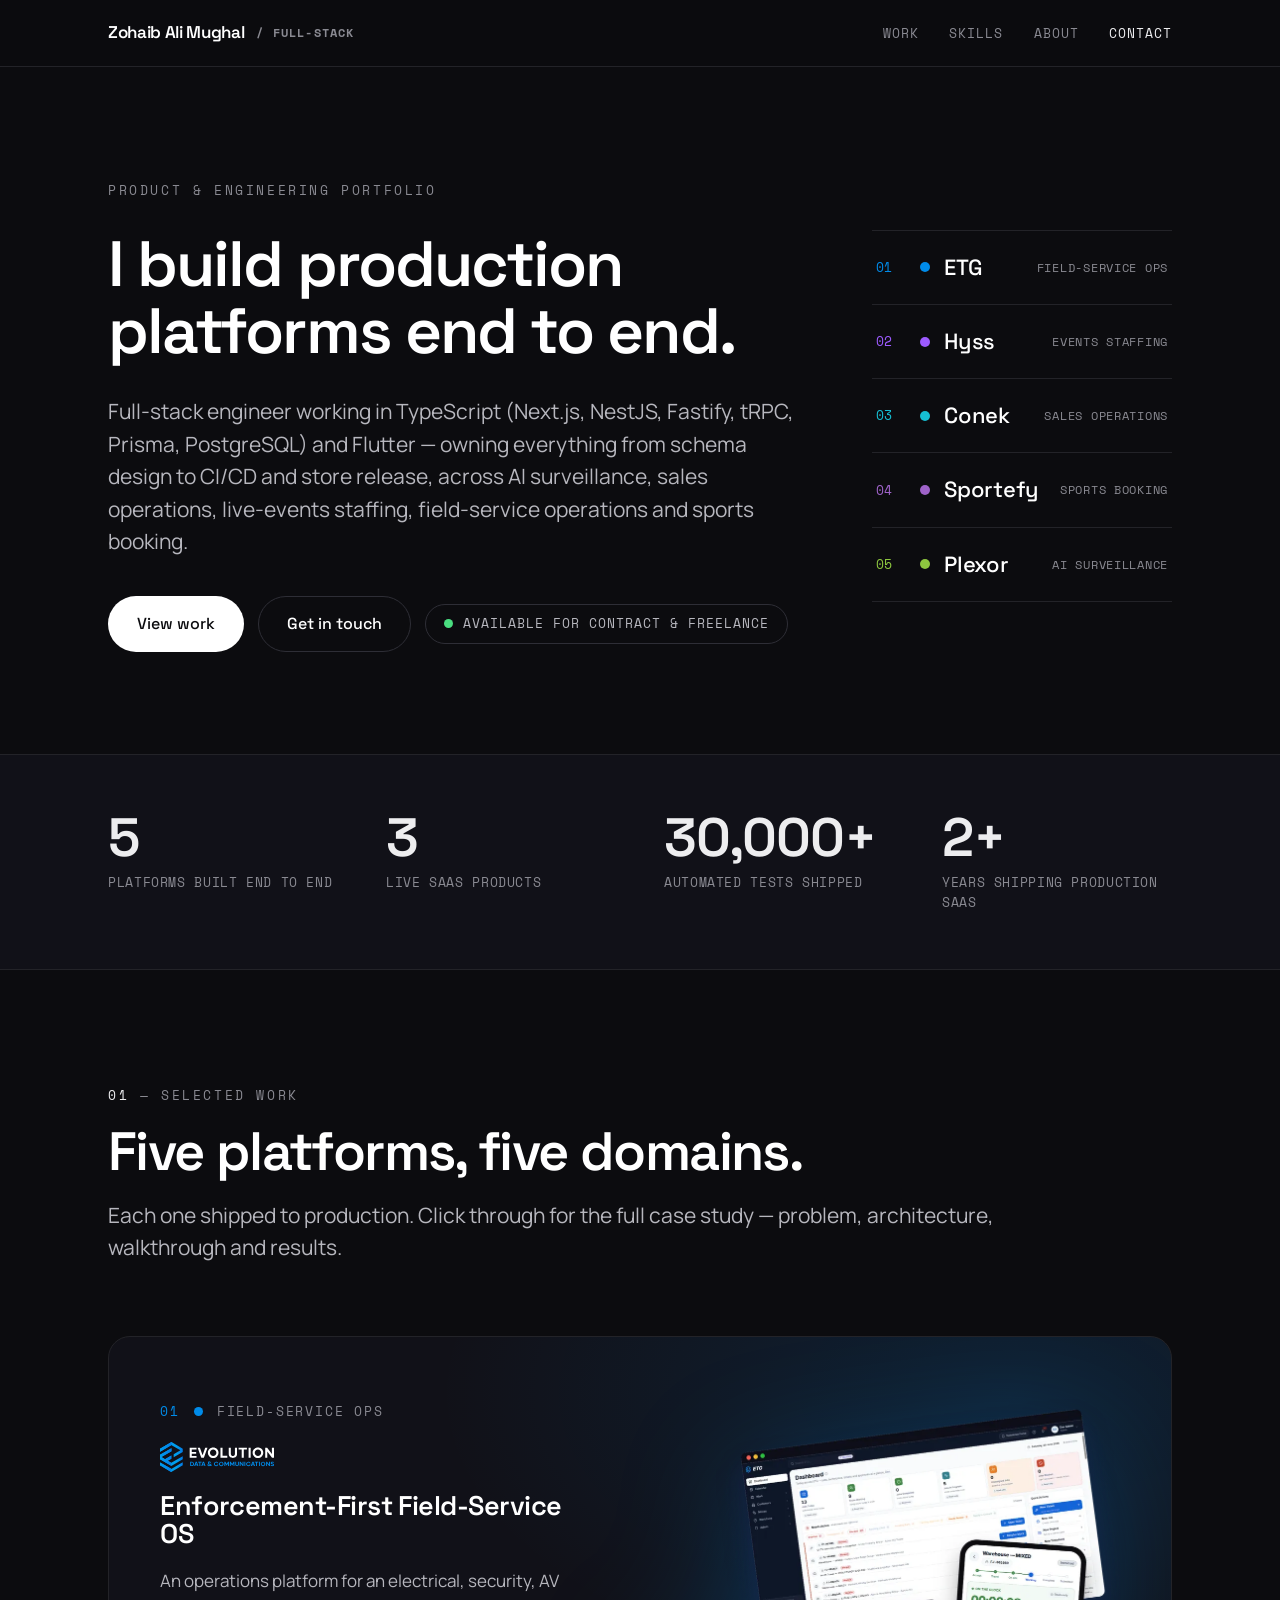
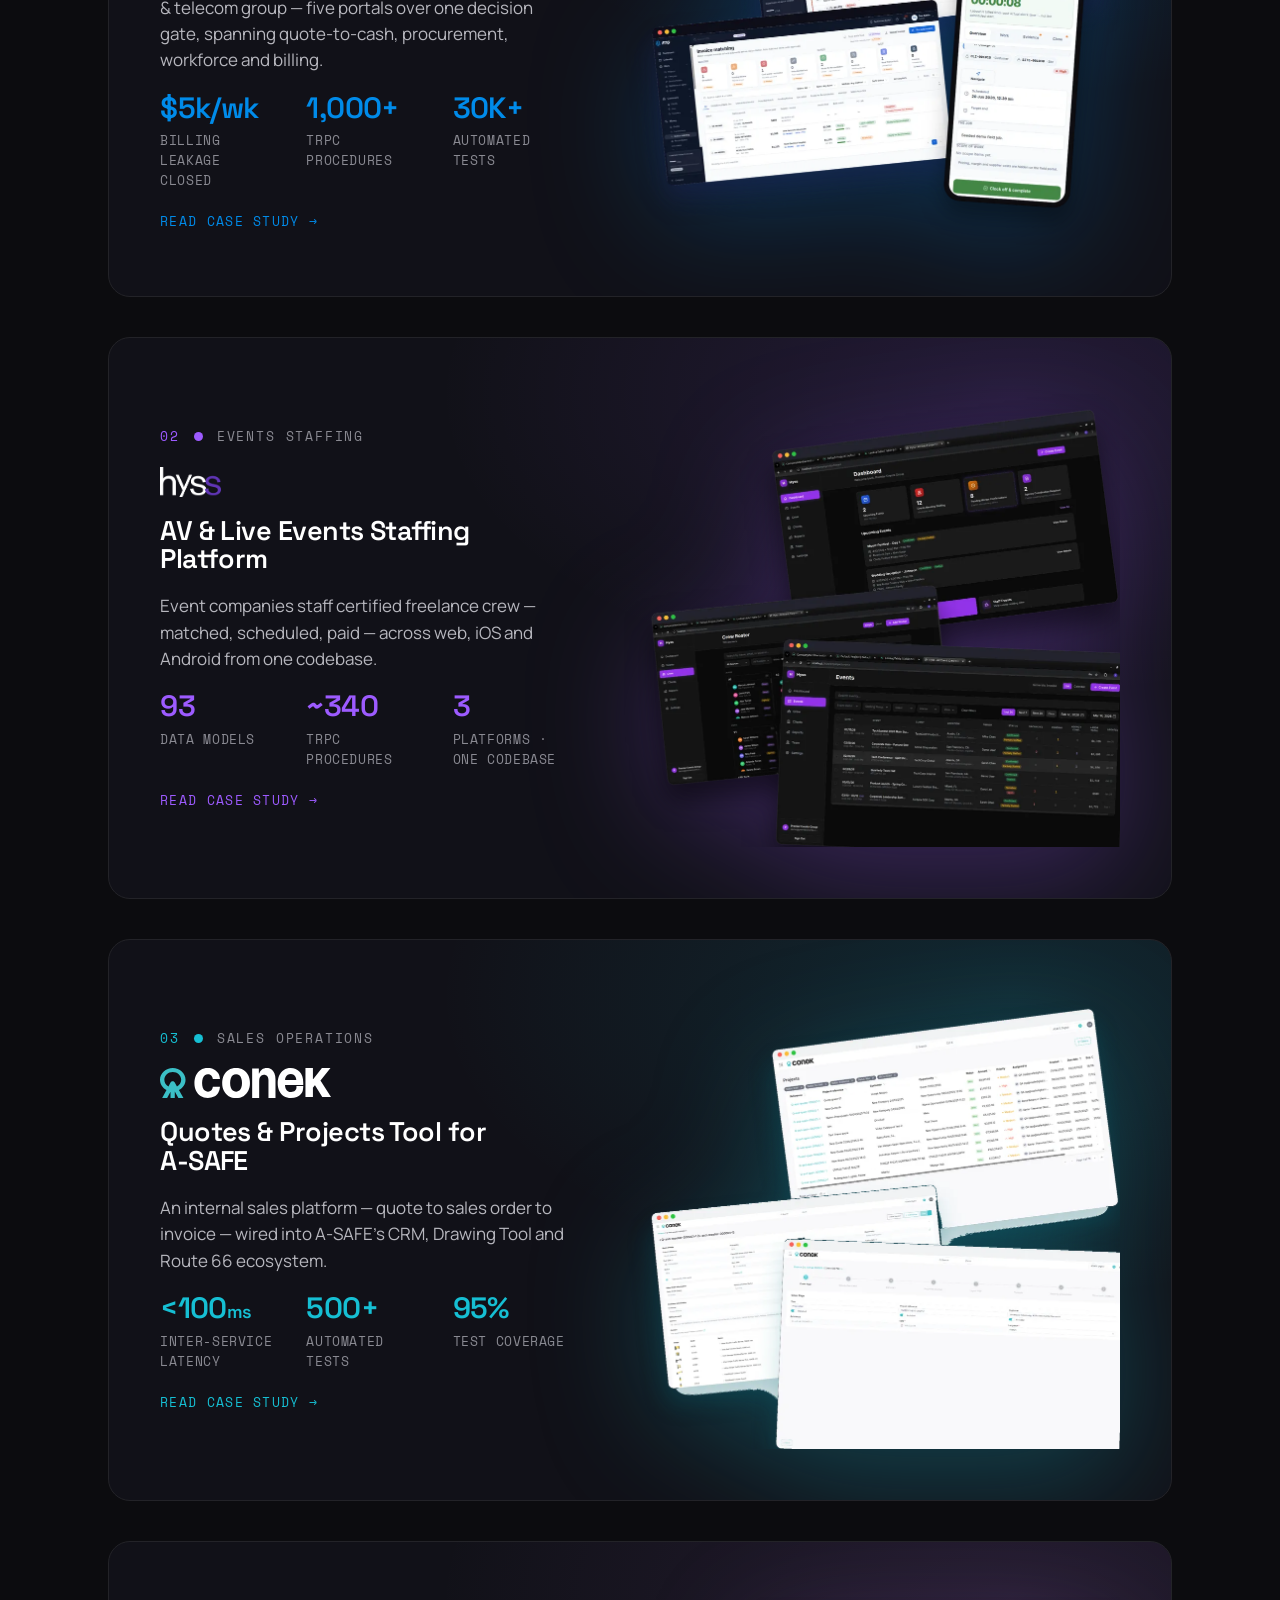
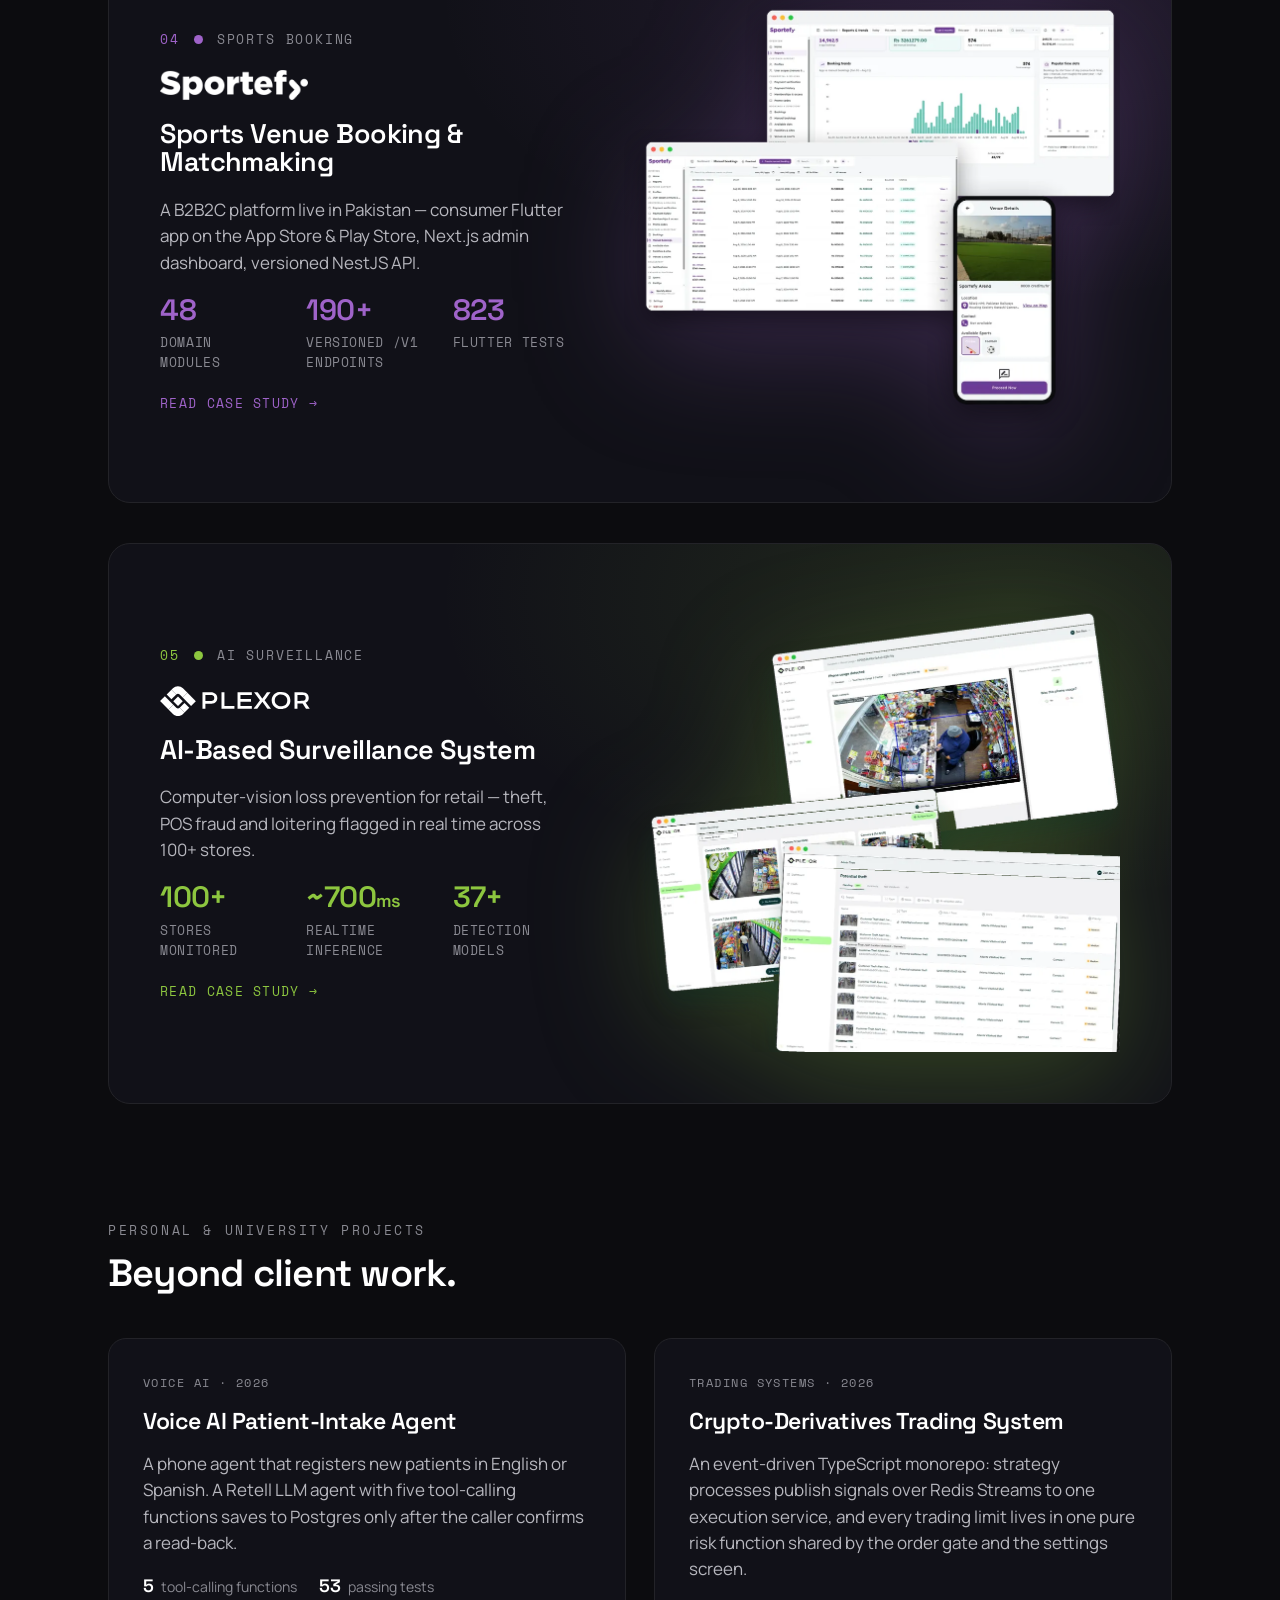
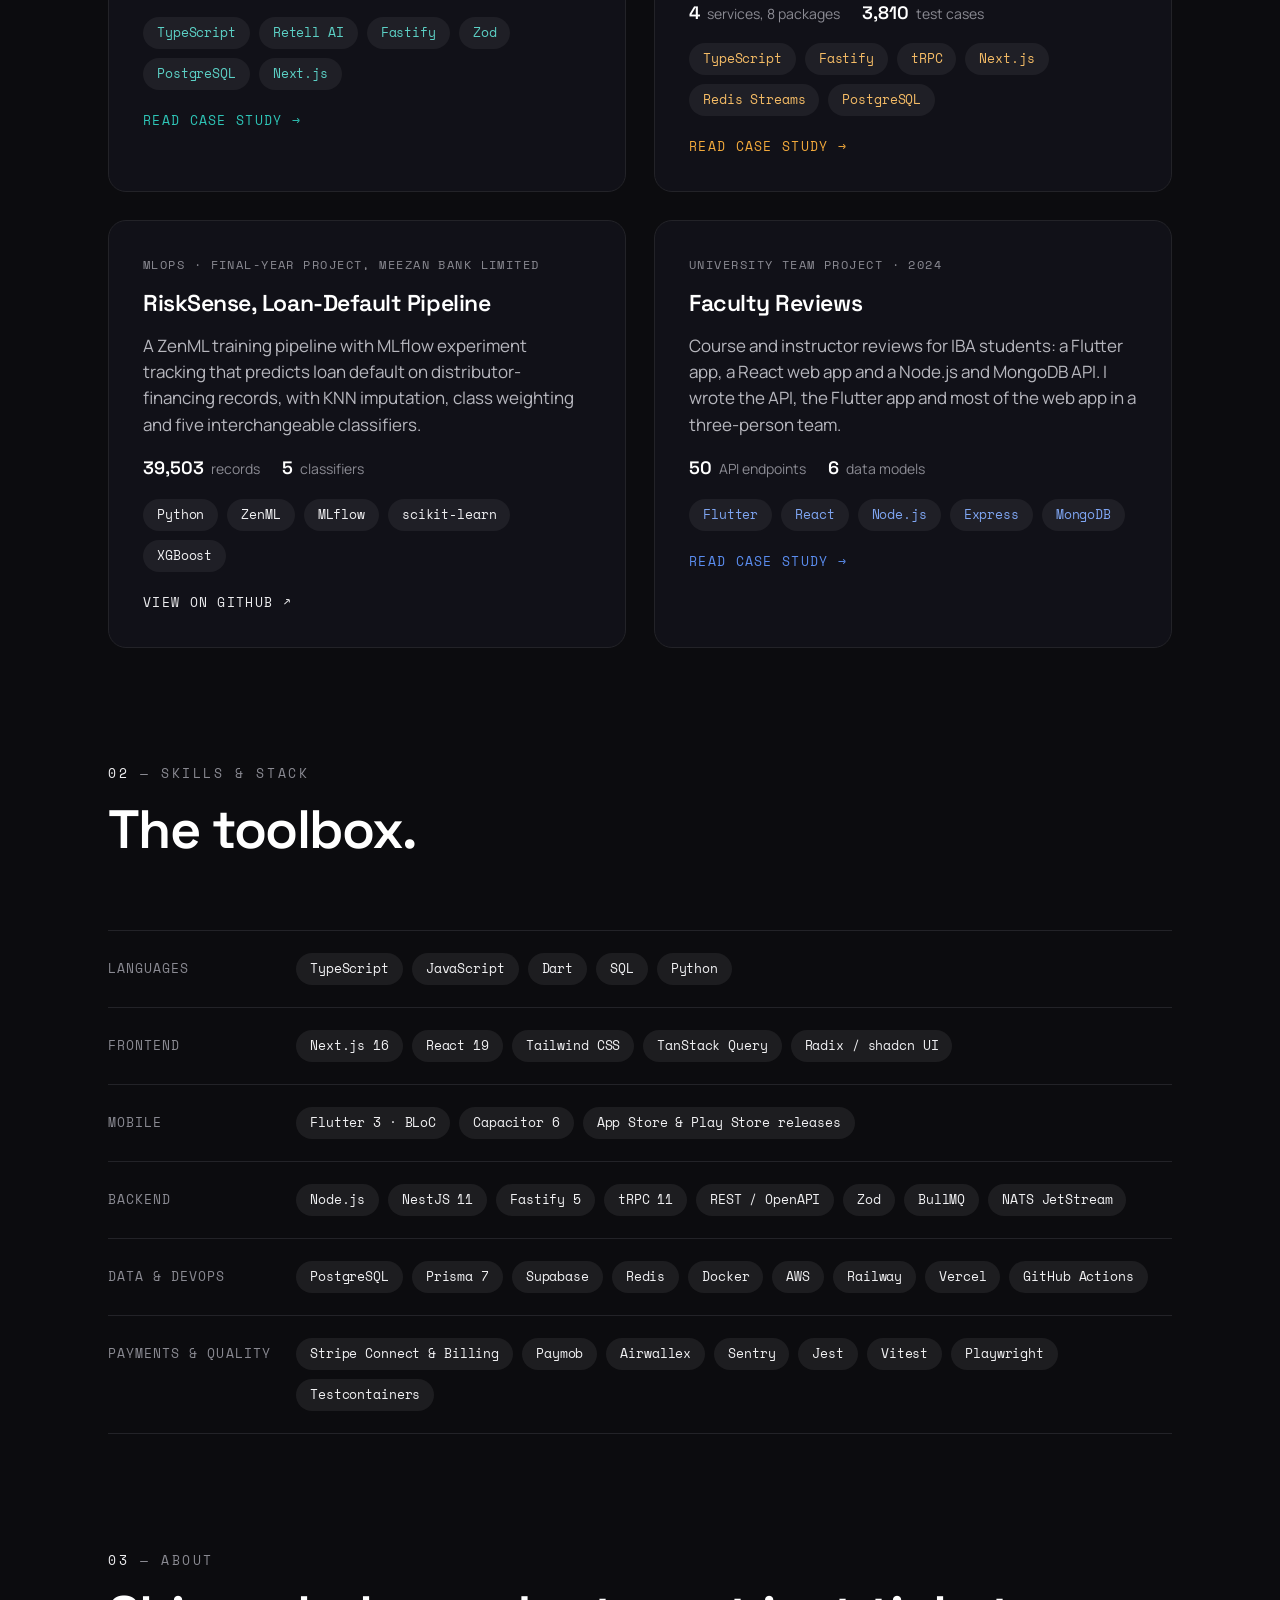
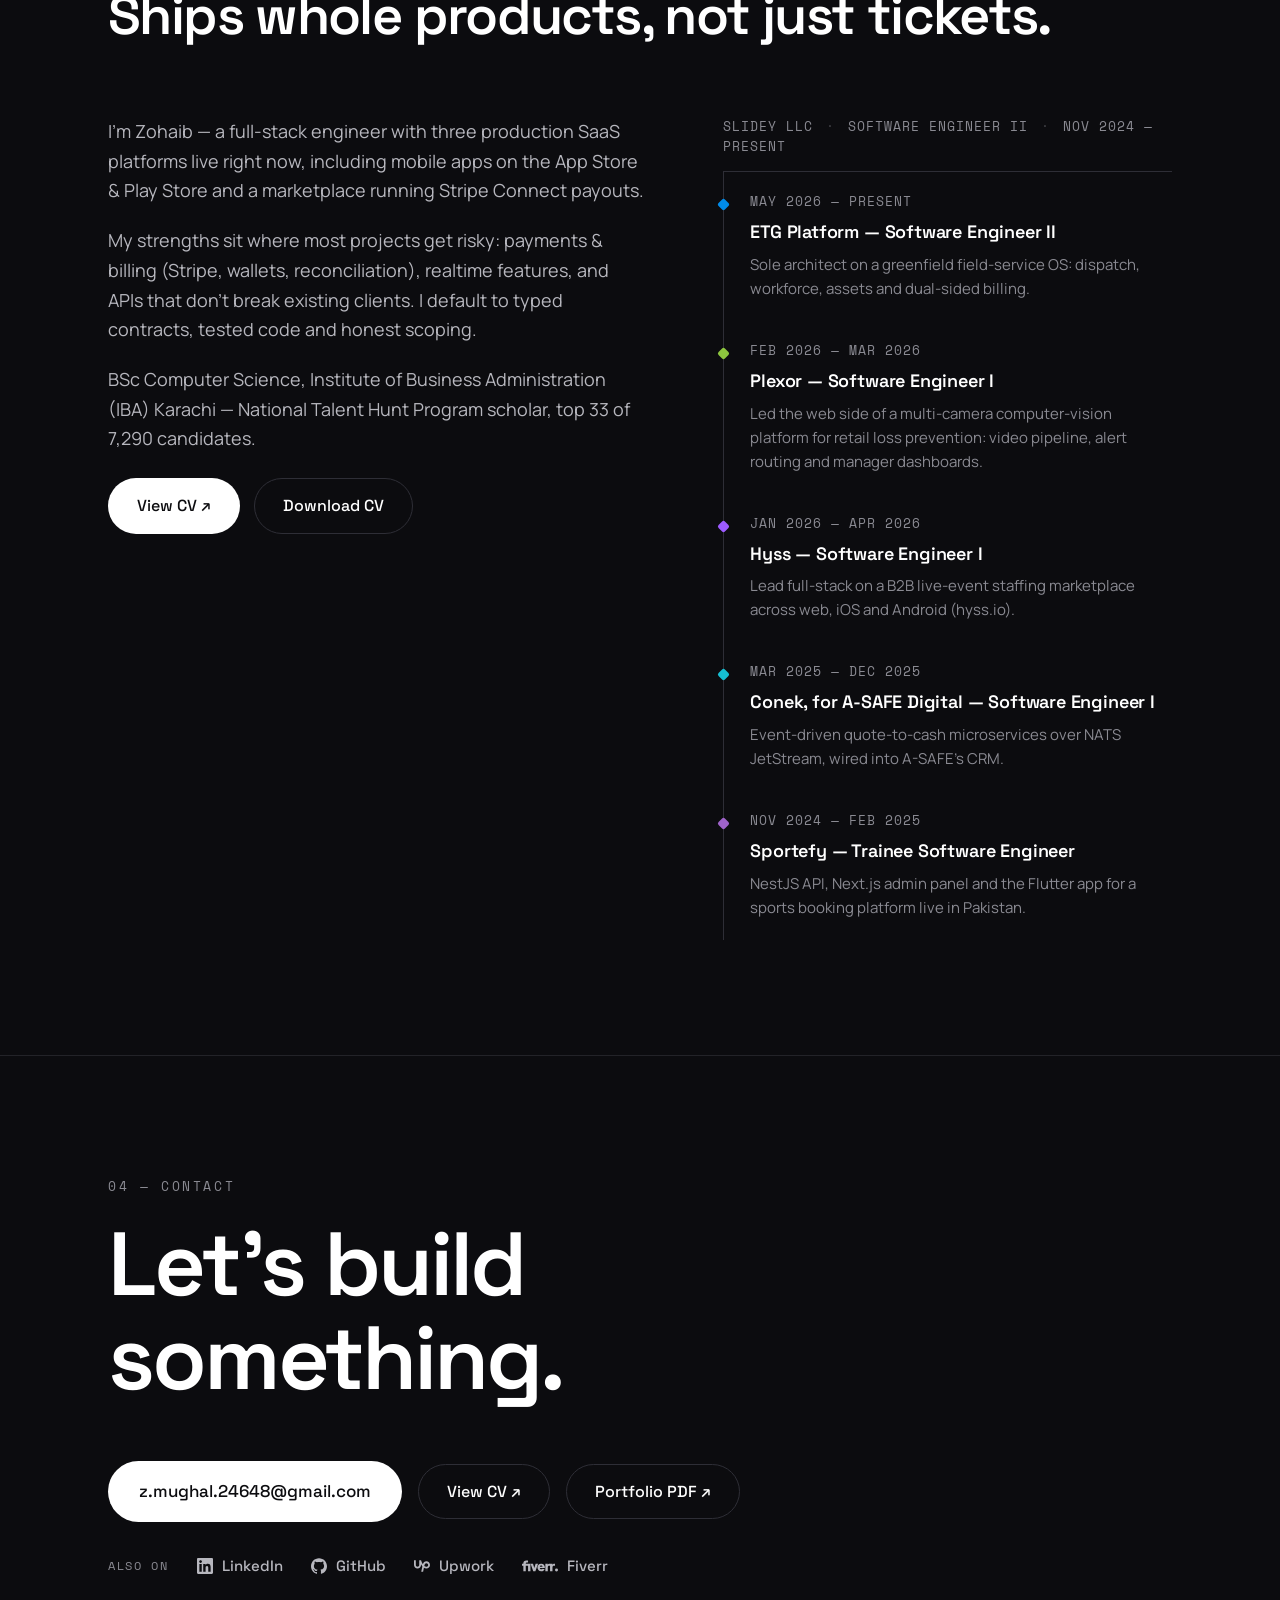
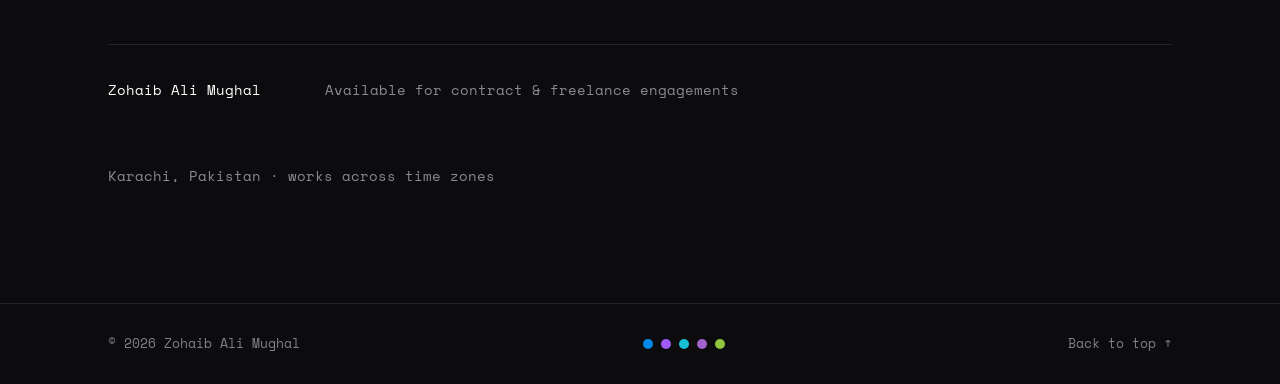
==== commit 83ee4cad: "Trading system: drop the collaborator label" ====
--- a/index.html
+++ b/index.html
@@ -180,7 +180,7 @@
         </a>
 
         <a class="project-card reveal" data-accent="trading" href="work/trading-system/">
-          <span class="project-kind">Trading systems · 2026, built with a friend</span>
+          <span class="project-kind">Trading systems · 2026</span>
           <h4>Crypto-Derivatives Trading System</h4>
           <p>An event-driven TypeScript monorepo: strategy processes publish signals over Redis Streams to one execution service, and every trading limit lives in one pure risk function shared by the order gate and the settings screen.</p>
           <div class="project-facts"><span><b>4</b> services, 8 packages</span><span><b>3,810</b> test cases</span></div>
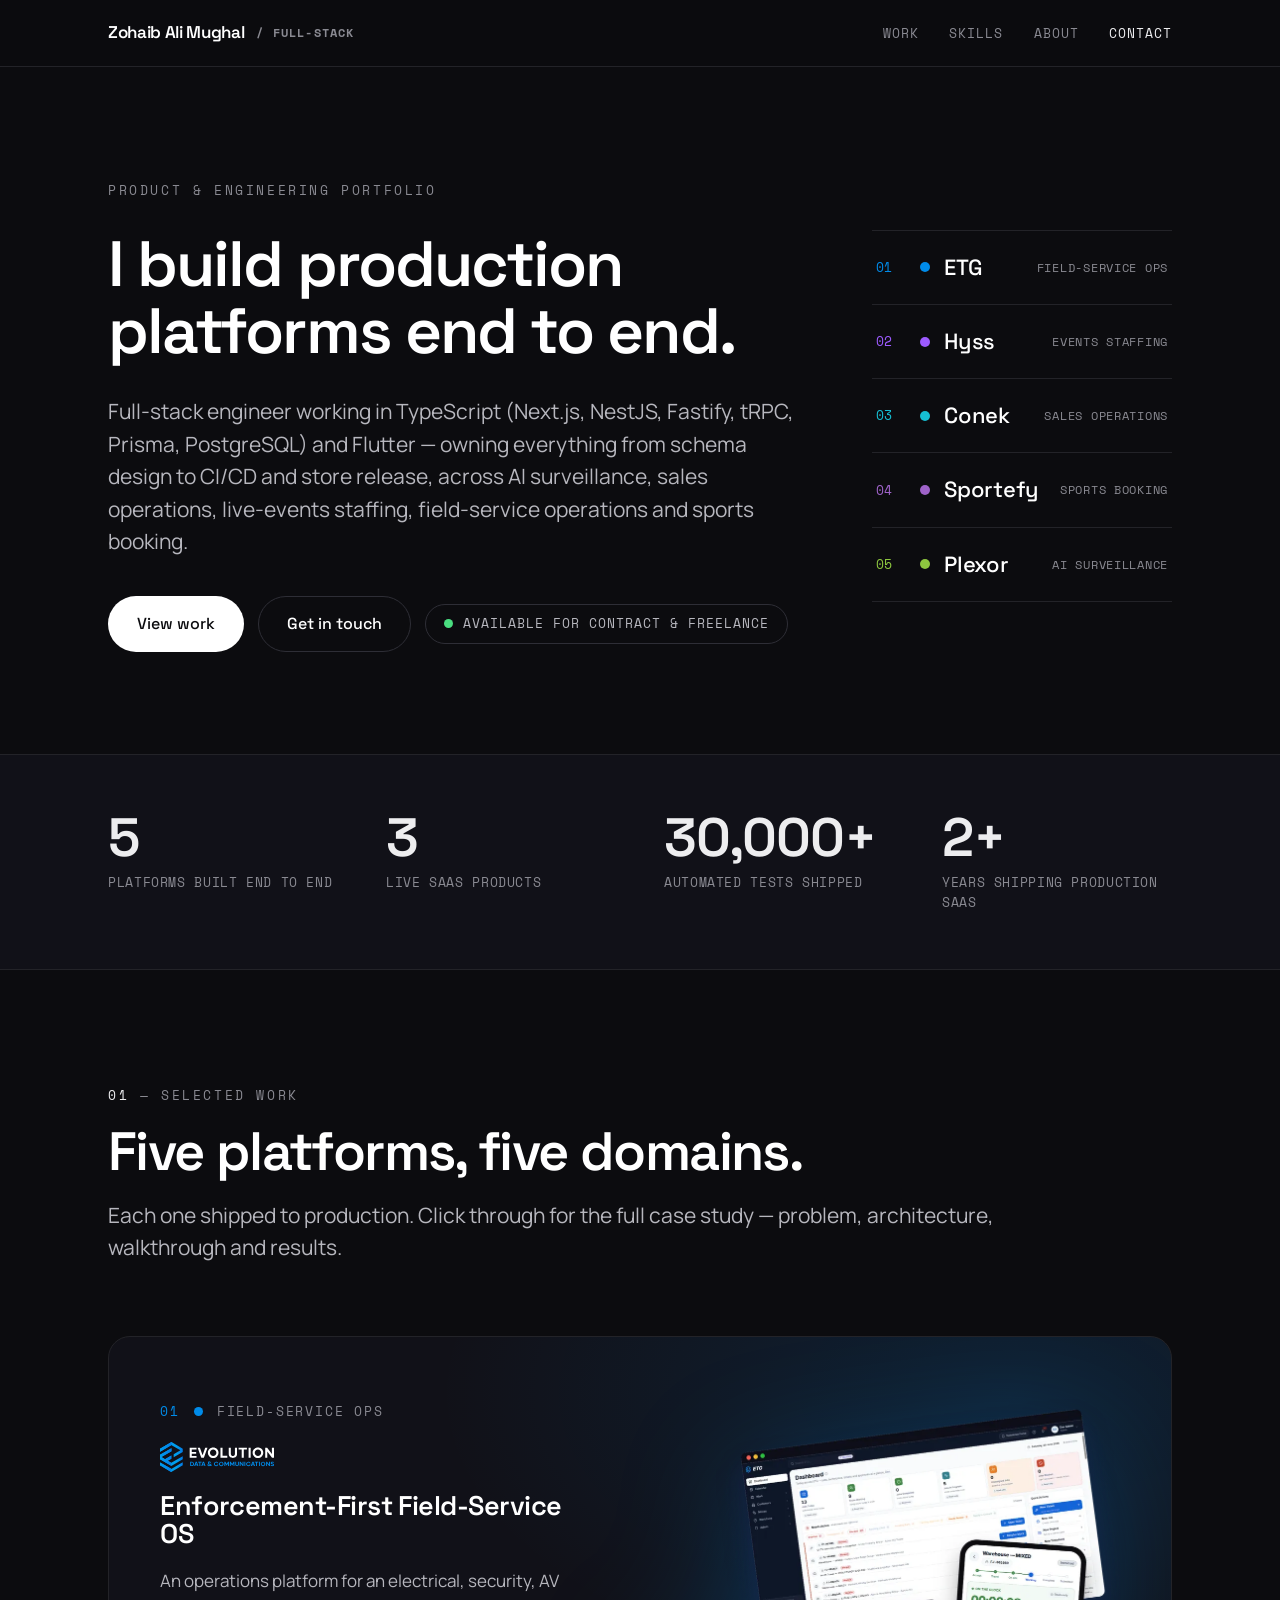
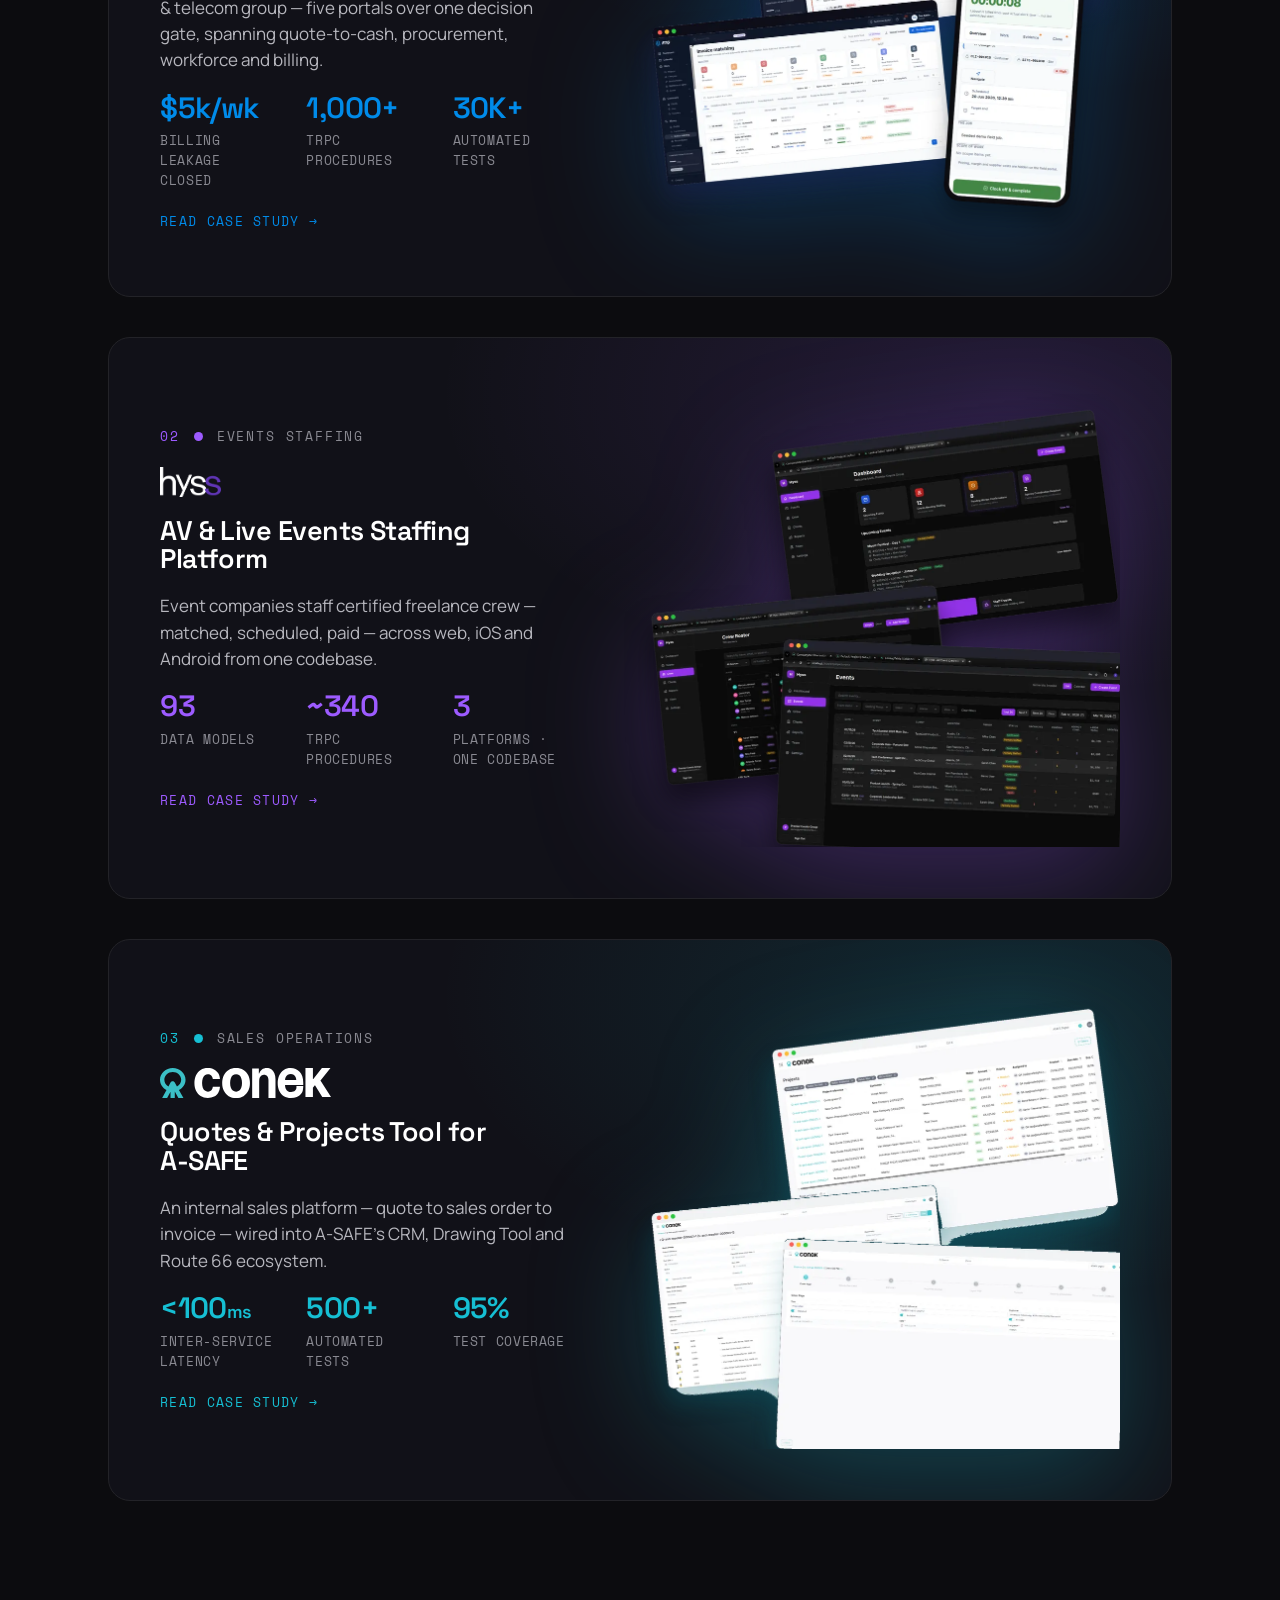
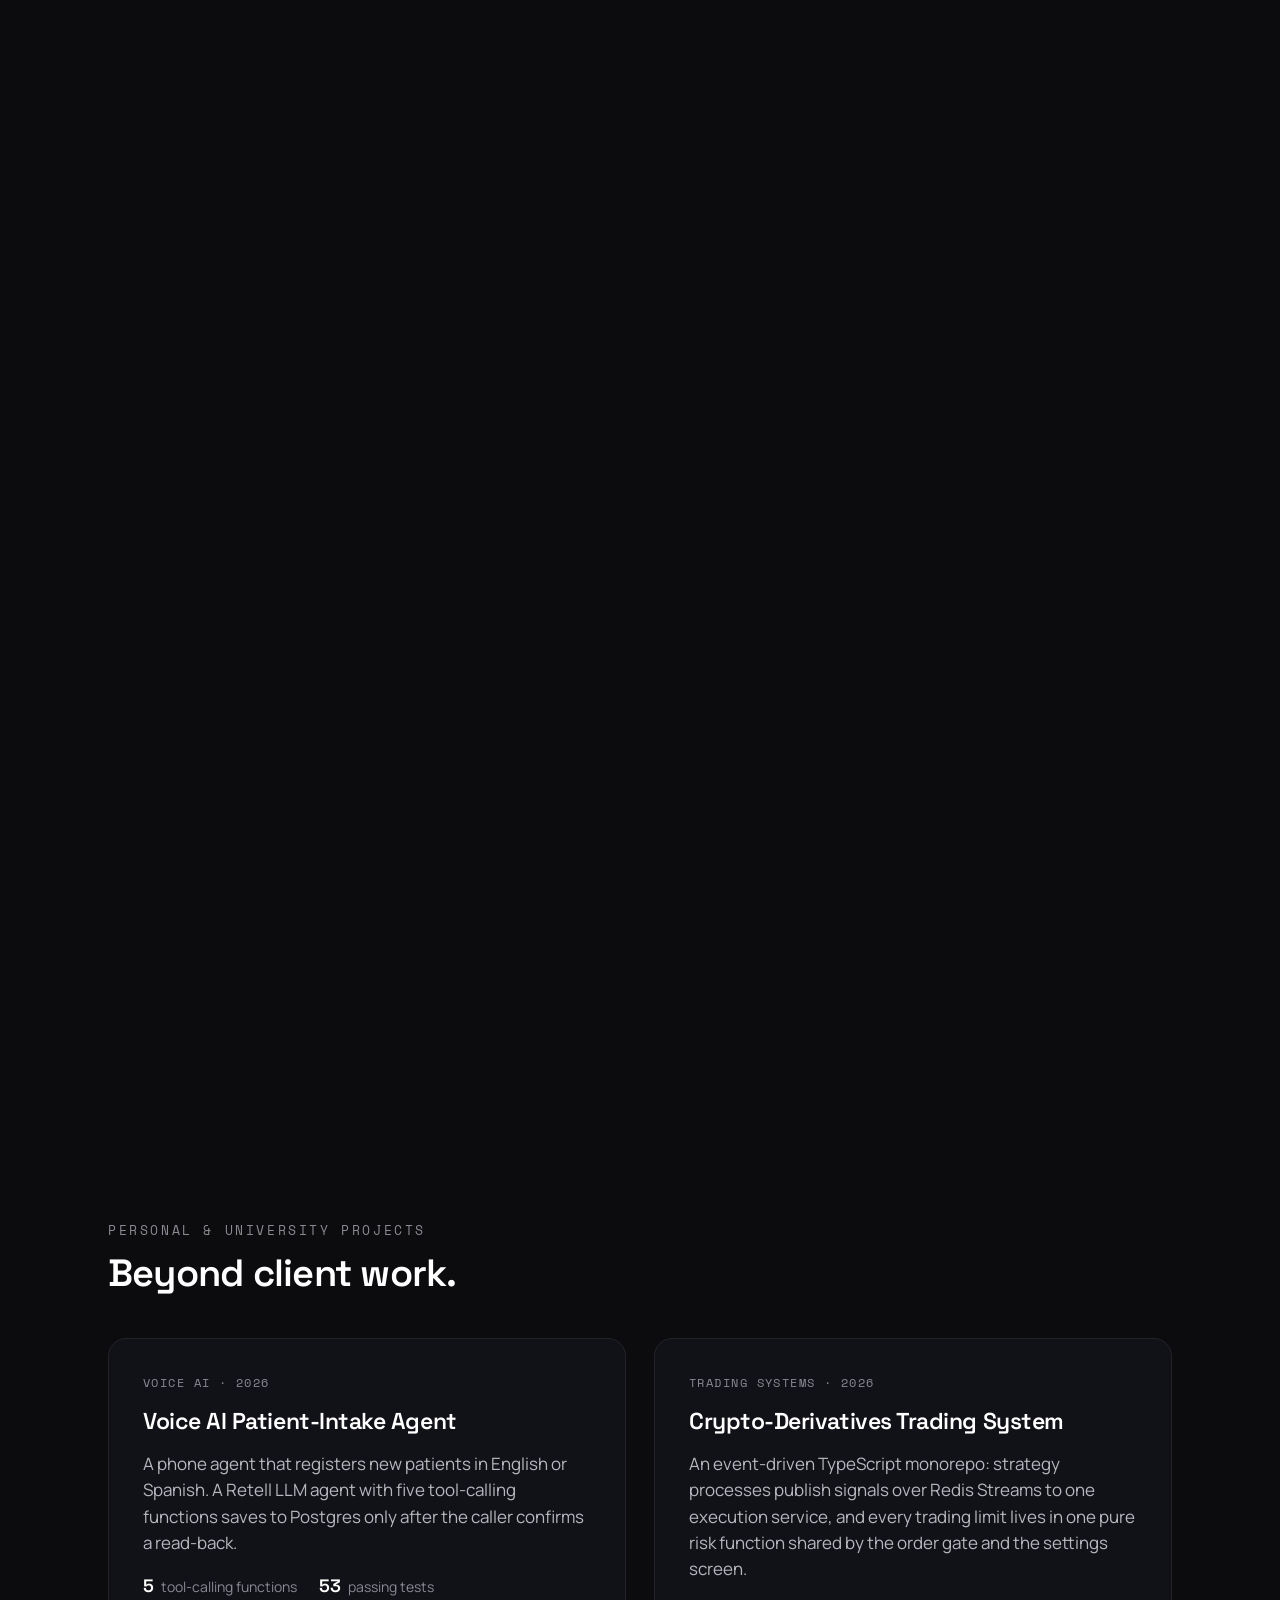
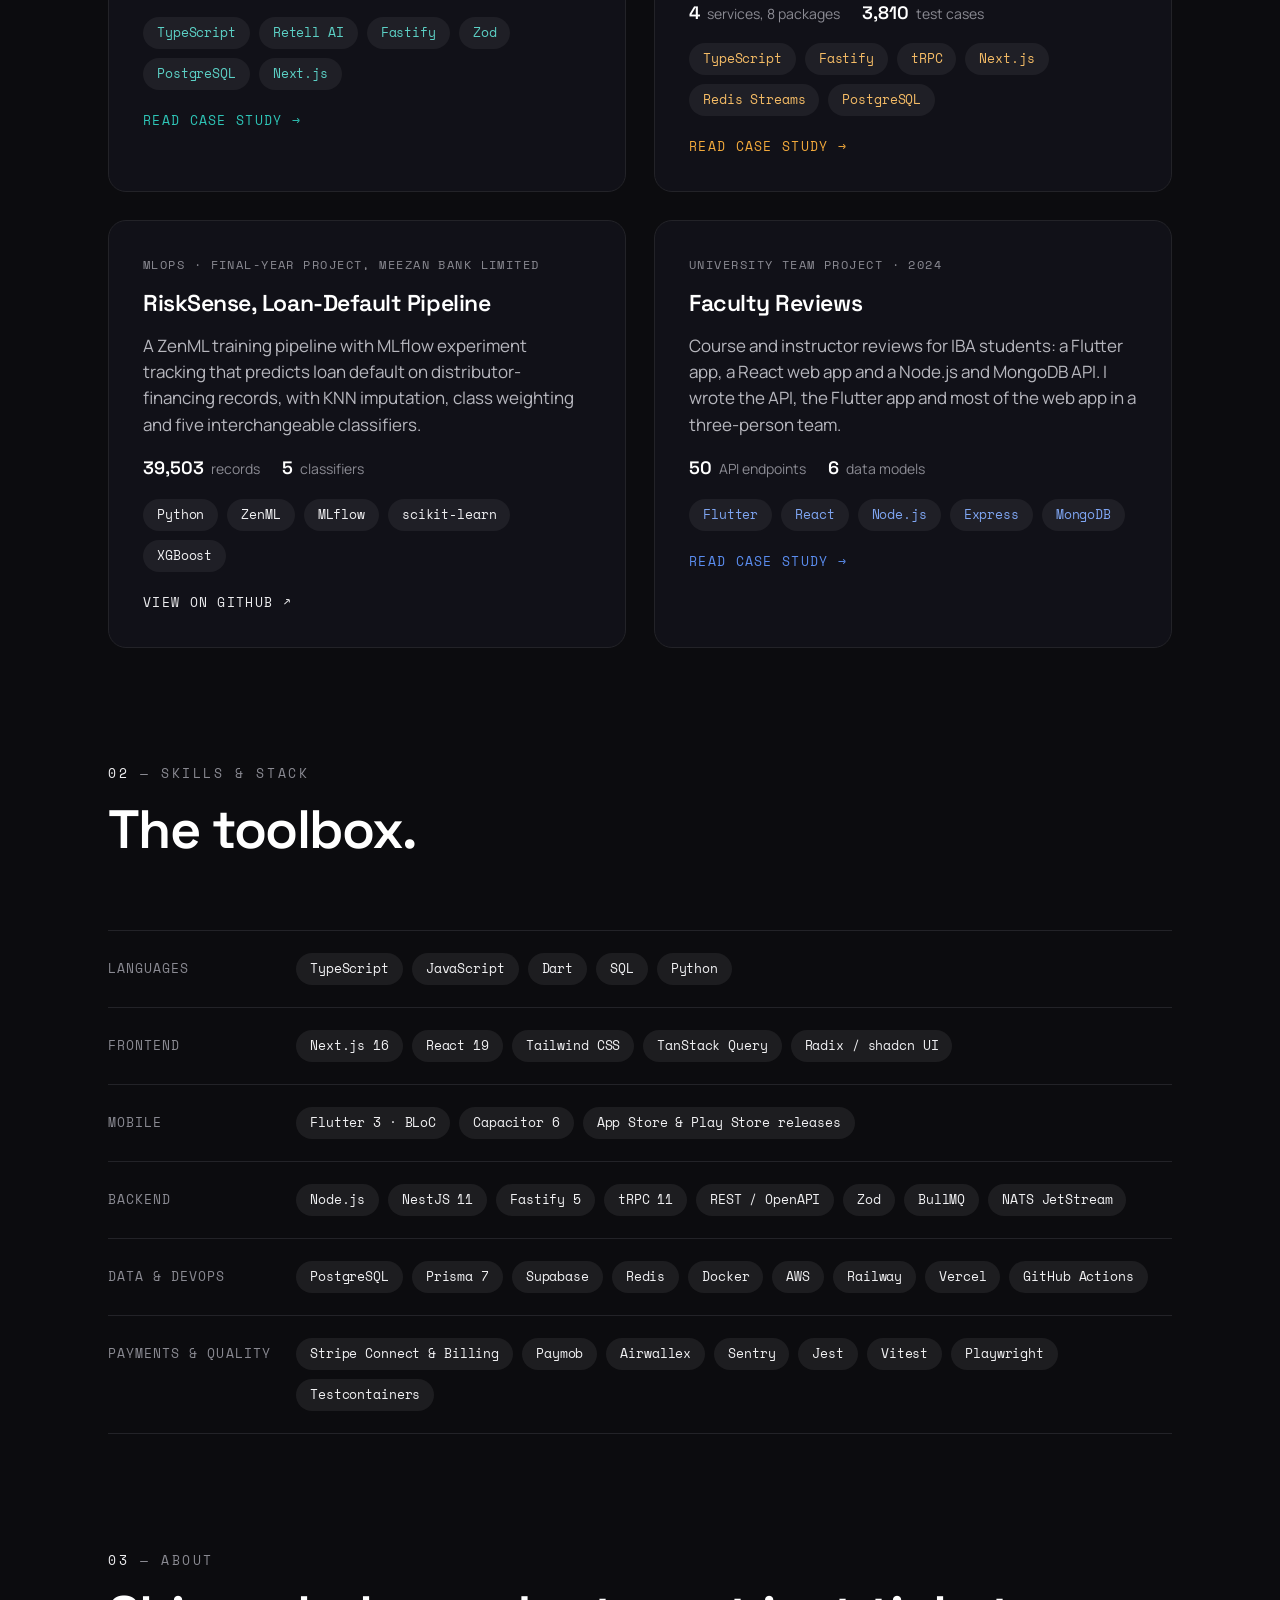
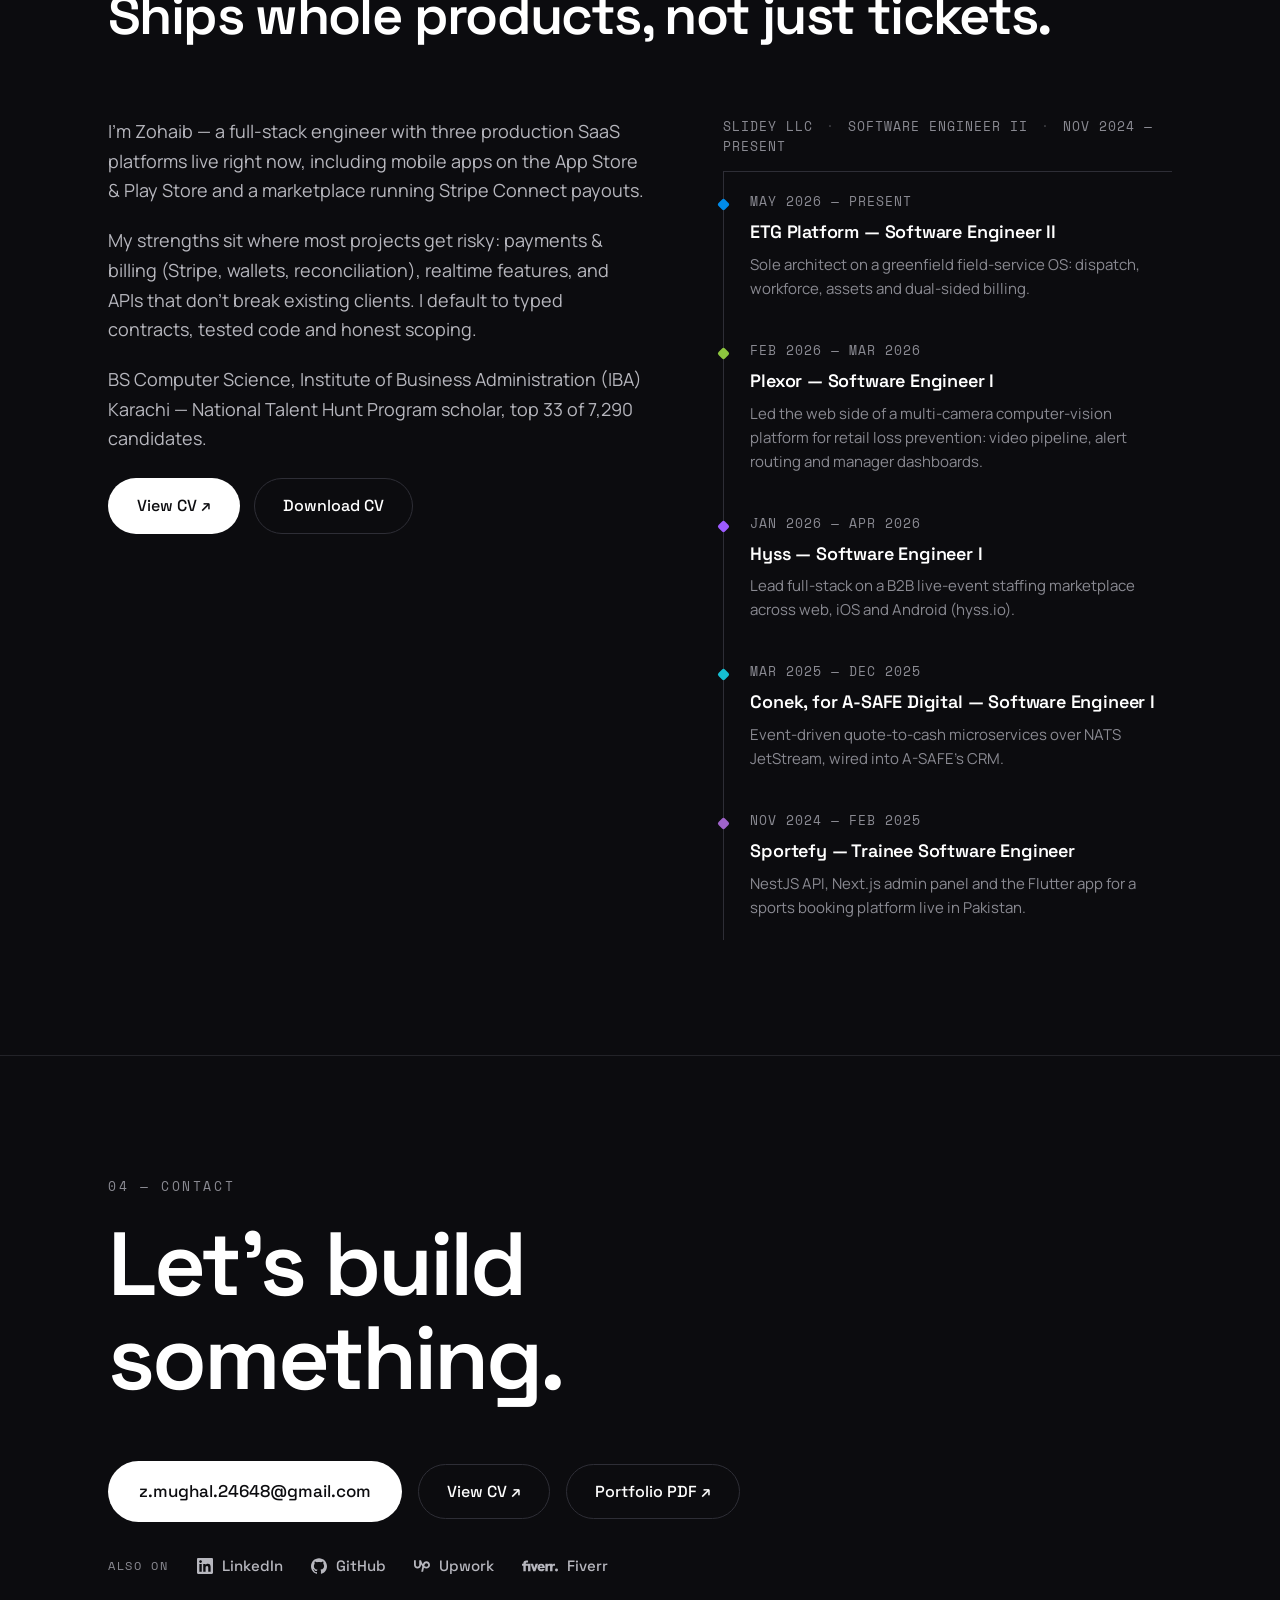
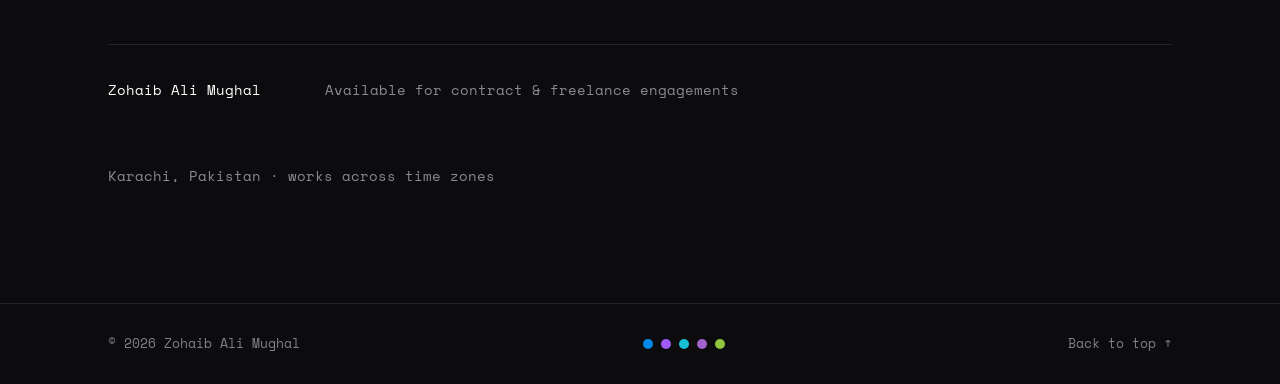
==== commit c1d54d6a: "About and CV: official degree name, BS Computer Science" ====
--- a/index.html
+++ b/index.html
@@ -238,7 +238,7 @@
       <div class="about-bio reveal">
         <p>I'm Zohaib — a full-stack engineer with three production SaaS platforms live right now, including mobile apps on the App Store &amp; Play Store and a marketplace running Stripe Connect payouts.</p>
         <p>My strengths sit where most projects get risky: payments &amp; billing (Stripe, wallets, reconciliation), realtime features, and APIs that don't break existing clients. I default to typed contracts, tested code and honest scoping.</p>
-        <p>BSc Computer Science, Institute of Business Administration (IBA) Karachi — National Talent Hunt Program scholar, top 33 of 7,290 candidates.</p>
+        <p>BS Computer Science, Institute of Business Administration (IBA) Karachi — National Talent Hunt Program scholar, top 33 of 7,290 candidates.</p>
         <div class="hero-ctas" style="margin-top:4px">
           <a class="btn btn-primary" href="assets/cv/Zohaib-Ali-Mughal-CV.pdf" target="_blank" rel="noopener">View CV ↗</a>
           <a class="btn btn-ghost" href="assets/cv/Zohaib-Ali-Mughal-CV.pdf" download="Zohaib-Ali-Mughal-CV.pdf">Download CV</a>
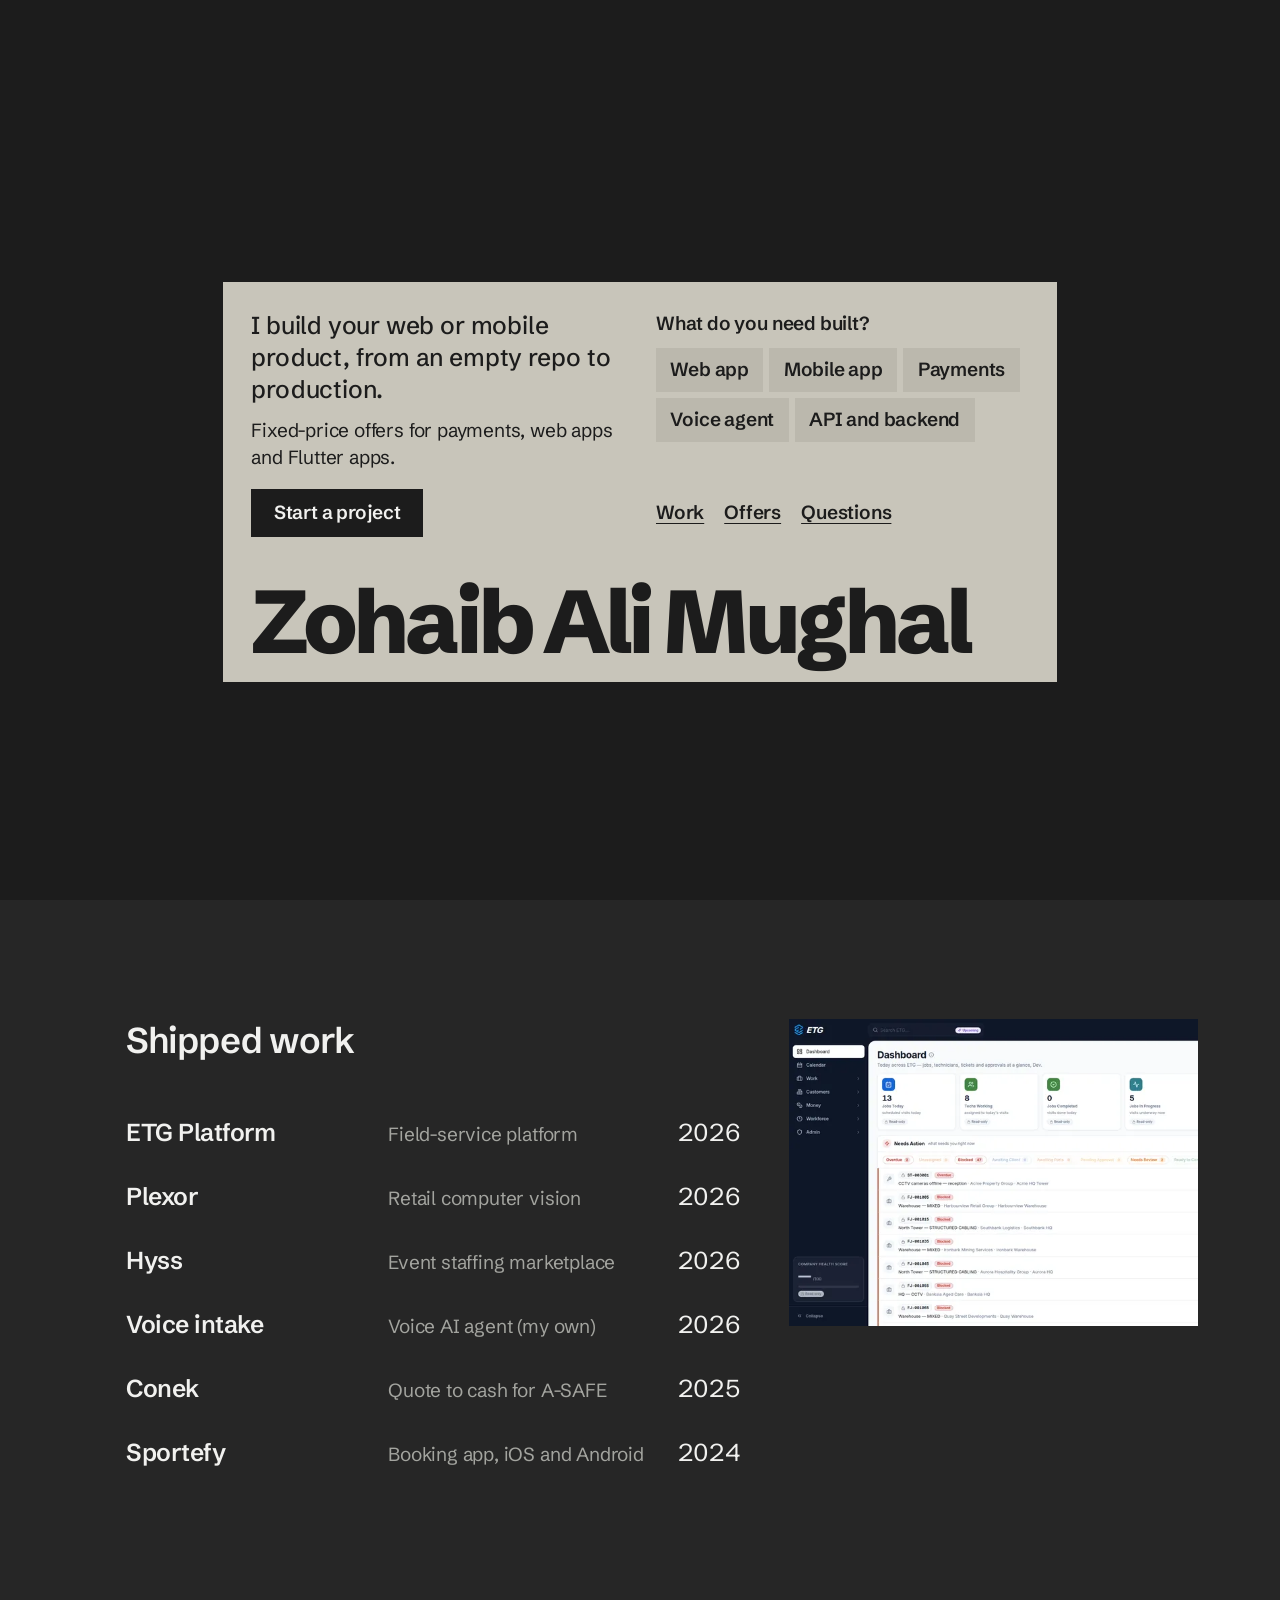
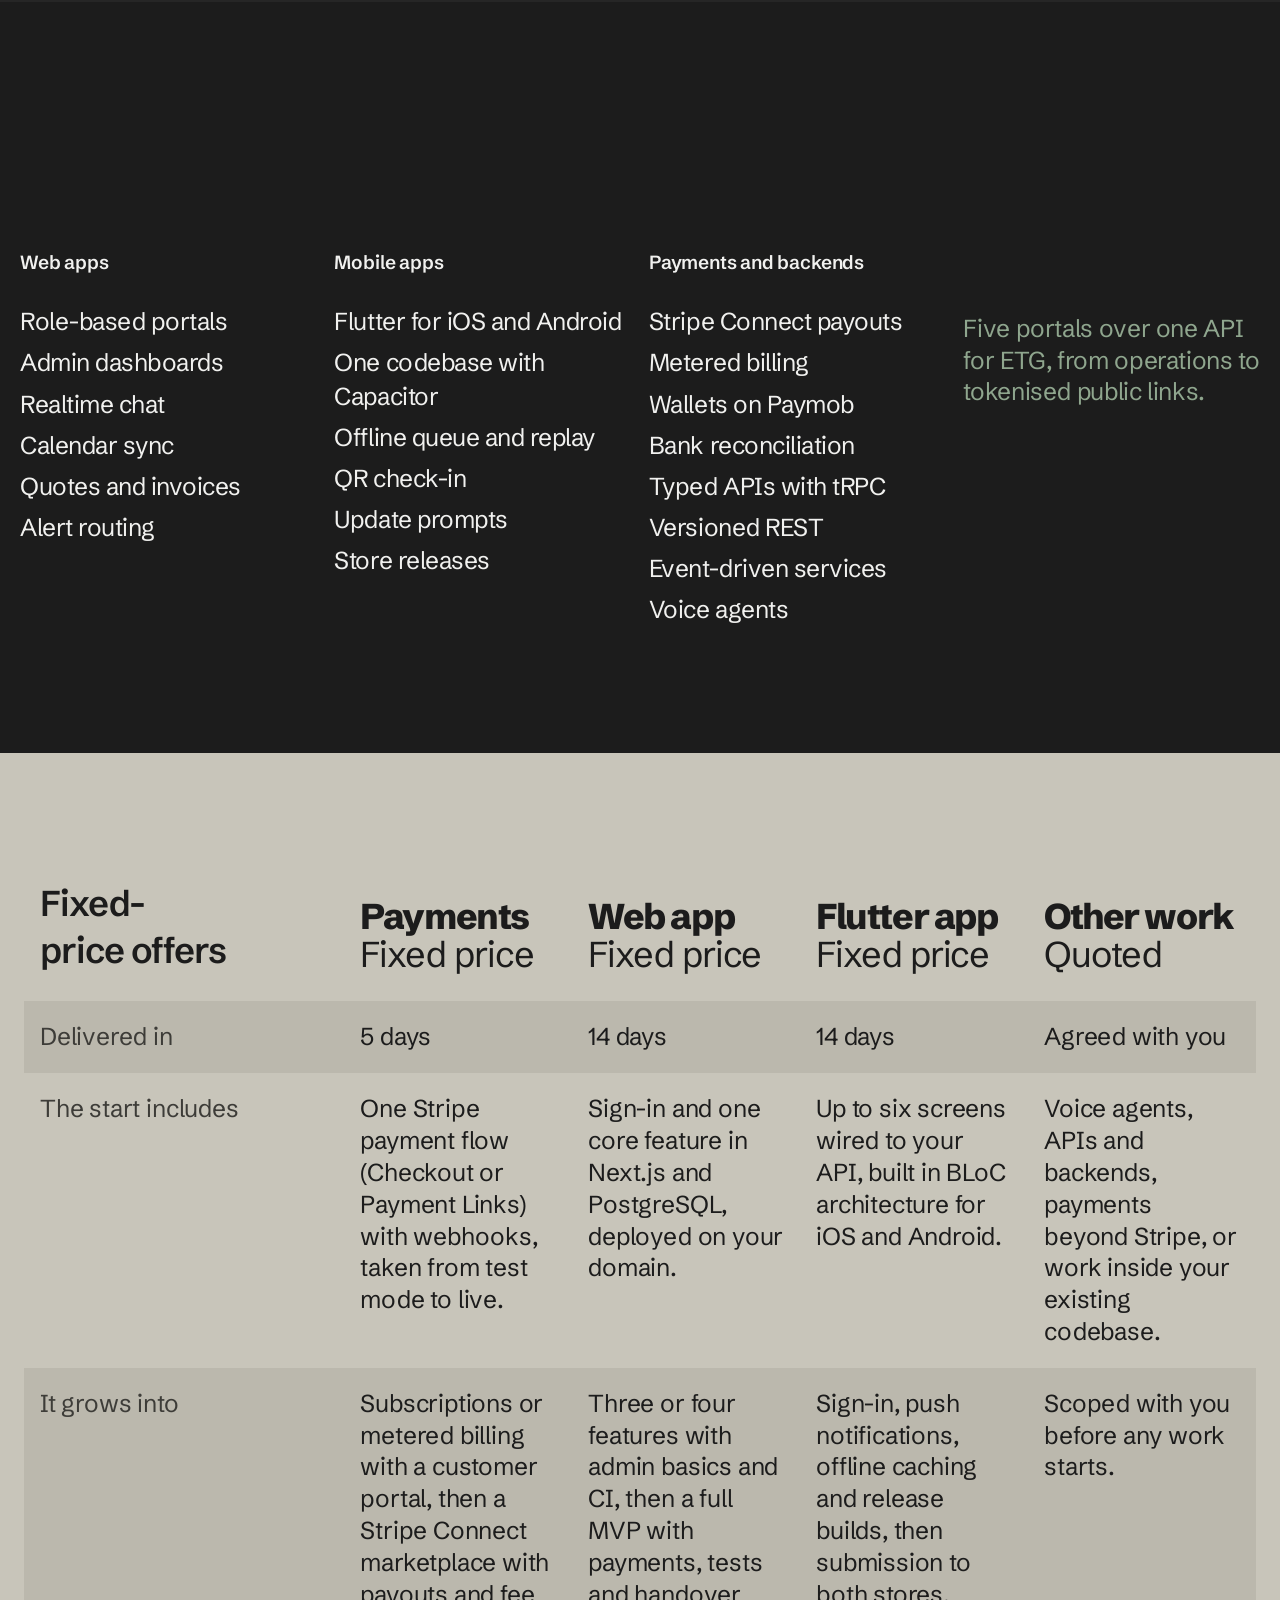
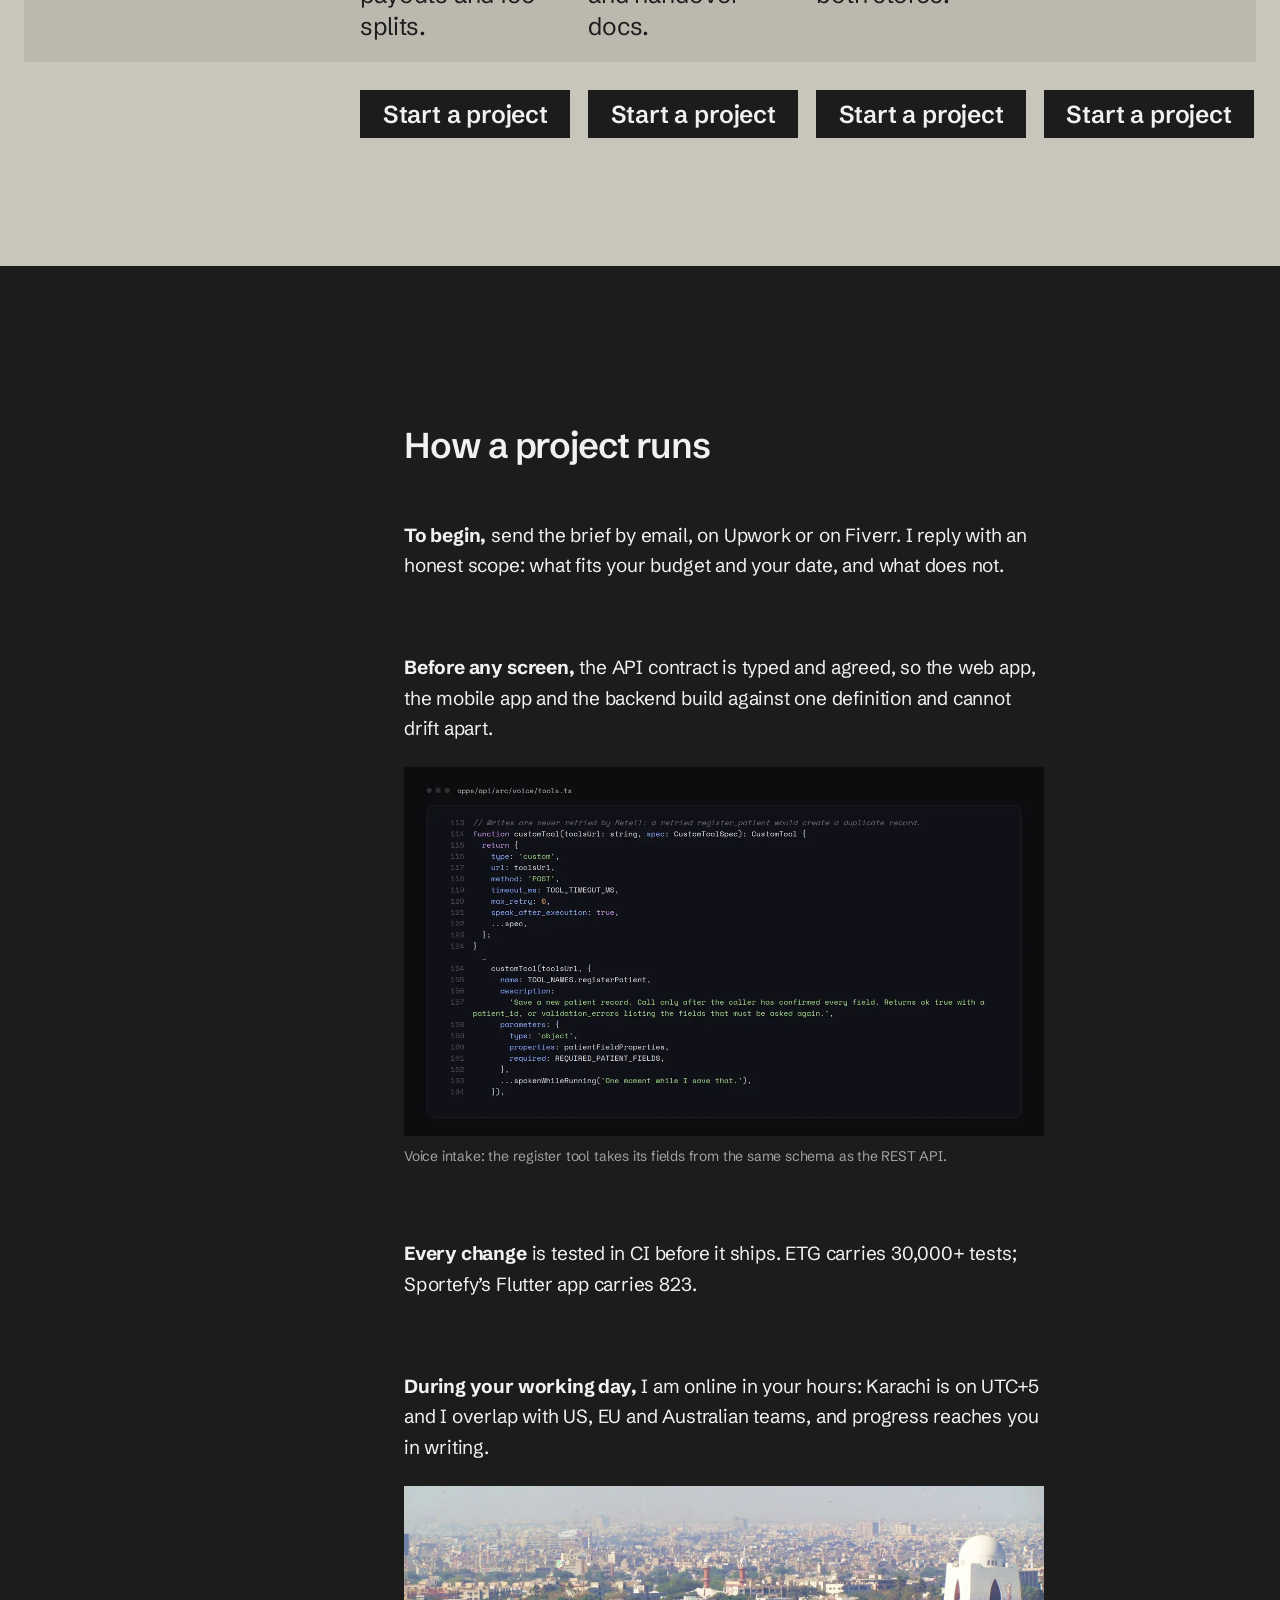
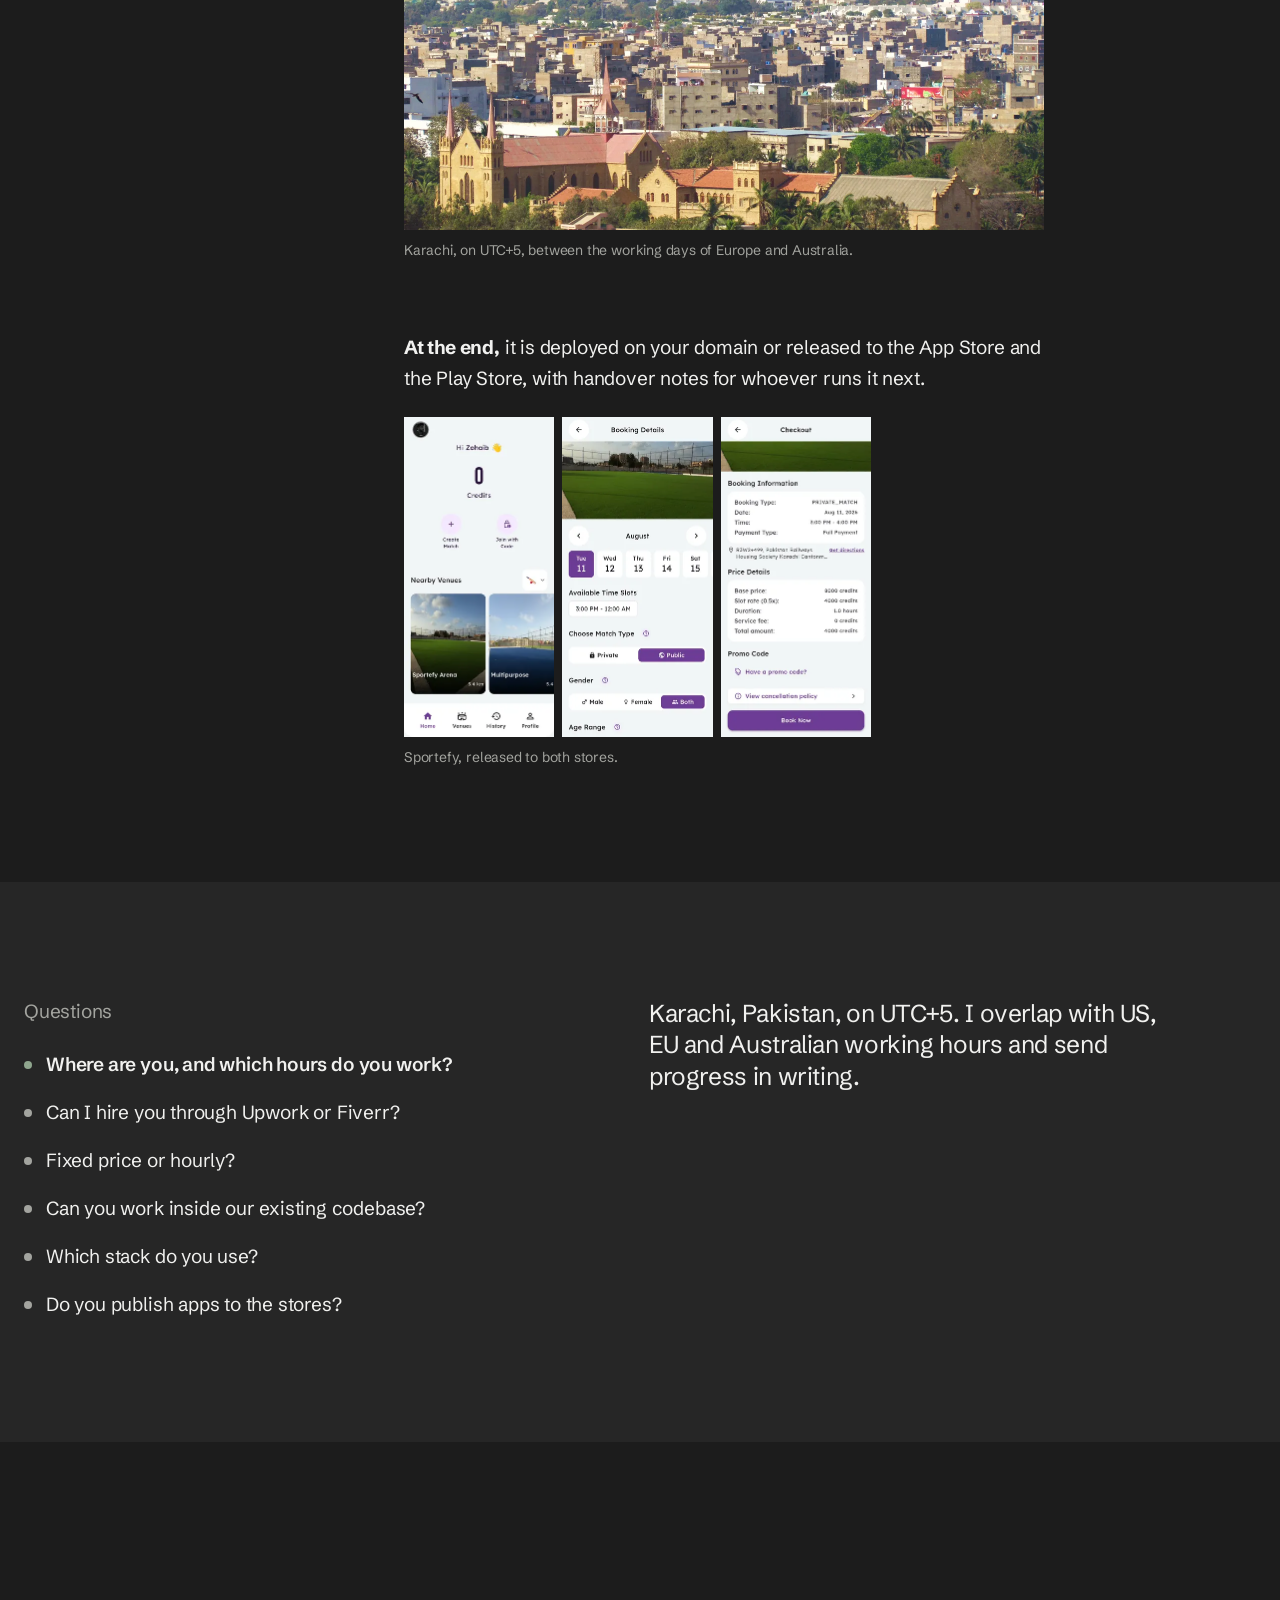
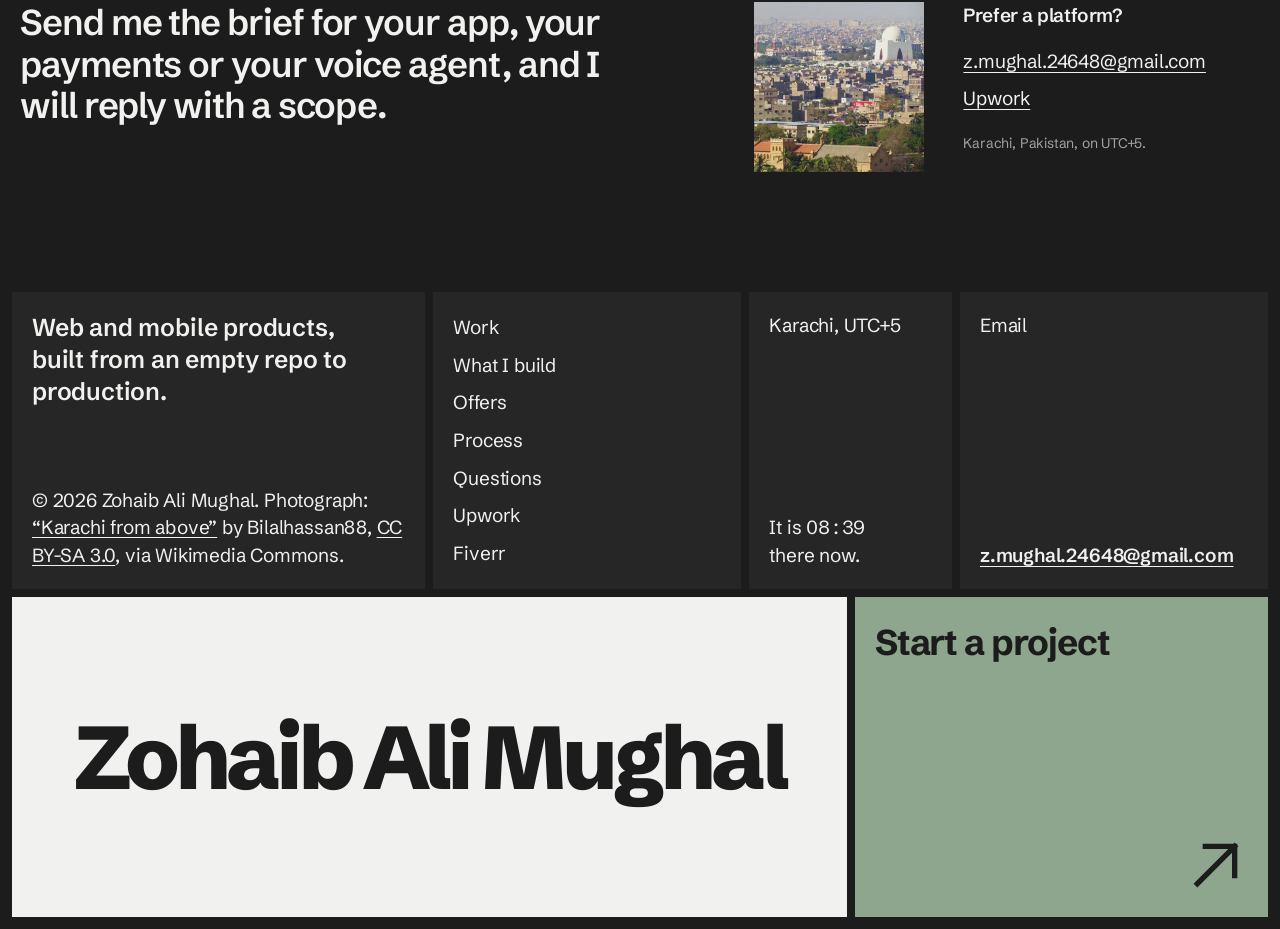
==== commit 86be8b12: "Site: greenfield redesign, a contact sheet of shipped work Every shipped screen on one sheet with a " ====
--- a/index.html
+++ b/index.html
@@ -1,320 +1,102 @@
-<!DOCTYPE html>
+<!doctype html>
 <html lang="en">
 <head>
 <meta charset="utf-8">
 <meta name="viewport" content="width=device-width, initial-scale=1">
-<title>Zohaib Ali Mughal — Full-Stack Engineer</title>
-<meta name="description" content="Full-stack product engineering across AI surveillance, sales operations, live-events staffing, field-service operations and sports booking — from schema design to CI/CD and store release.">
-<meta property="og:title" content="Zohaib Ali Mughal — Full-Stack Engineer">
-<meta property="og:description" content="Five production platforms, built end to end. TypeScript, Flutter, payments, realtime.">
+<title>Zohaib Ali Mughal builds web and mobile products</title>
+<meta name="description" content="Independent full-stack and mobile developer in Karachi. Web apps, Flutter apps, payments and voice agents, from an empty repo to production. Fixed-price offers to start.">
+<link rel="canonical" href="https://zohaibmughal.dev/">
 <meta property="og:type" content="website">
+<meta property="og:title" content="Zohaib Ali Mughal builds web and mobile products">
+<meta property="og:description" content="Independent full-stack and mobile developer in Karachi. Web apps, Flutter apps, payments and voice agents, from an empty repo to production. Fixed-price offers to start.">
 <meta property="og:url" content="https://zohaibmughal.dev/">
-<meta property="og:image" content="https://zohaibmughal.dev/assets/img/og/home.jpg">
+<meta property="og:image" content="https://zohaibmughal.dev/assets/img/etg/admin-dashboard-1200.webp">
 <meta name="twitter:card" content="summary_large_image">
-<link rel="canonical" href="https://zohaibmughal.dev/">
-<link rel="icon" type="image/svg+xml" href="assets/img/favicon.svg">
-<link rel="preconnect" href="https://fonts.googleapis.com">
-<link rel="preconnect" href="https://fonts.gstatic.com" crossorigin>
-<link href="https://fonts.googleapis.com/css2?family=Space+Grotesk:wght@400;500;600;700&family=Manrope:wght@400;500;600;700;800&family=Space+Mono:wght@400;700&display=swap" rel="stylesheet">
+<meta name="theme-color" content="#1c1c1c">
+<meta name="color-scheme" content="dark">
+<link rel="icon" href="/assets/favicon.svg" type="image/svg+xml">
+<link rel="preload" href="/assets/fonts/SchibstedGrotesk-latin.woff2" as="font" type="font/woff2" crossorigin>
+<link rel="stylesheet" href="/assets/site.css">
 <script>document.documentElement.classList.add('js')</script>
-<link rel="stylesheet" href="assets/css/style.css">
 </head>
-<body>
-
-<nav class="nav" aria-label="Main">
-  <div class="nav-inner">
-    <a class="nav-brand" href="#top">Zohaib Ali Mughal <span class="mono">/ FULL-STACK</span></a>
-    <button class="nav-toggle" aria-expanded="false" aria-controls="nav-links">MENU</button>
-    <div class="nav-links" id="nav-links">
-      <a href="#work">Work</a>
-      <a href="#skills">Skills</a>
-      <a href="#about">About</a>
-      <a class="nav-cta" href="#contact">Contact</a>
-    </div>
+<body class="home">
+<a class="skip" href="#work">Skip to the work</a>
+<main>
+<section class="hero" aria-label="Introduction">
+  <div class="panel" id="scope"><div class="panel-say" style="--i:0"><p class="panel-line">I build your web or mobile product, from an empty repo to production.</p><p class="scoper-out" id="scoper-out" aria-live="polite">Fixed-price offers for payments, web apps and Flutter apps.</p></div><div class="scoper" role="group" aria-labelledby="scoper-q" style="--i:1"><p id="scoper-q" class="scoper-q">What do you need built?</p><div class="chips"><a class="chip" href="#price-web" data-need="web">Web app</a><a class="chip" href="#price-mobile" data-need="mobile">Mobile app</a><a class="chip" href="#price-payments" data-need="payments">Payments</a><a class="chip" href="#price-other" data-need="voice">Voice agent</a><a class="chip" href="#price-other" data-need="backend">API and backend</a></div></div><a class="button" id="start" href="mailto:z.mughal.24648@gmail.com?subject=Project%20enquiry&amp;body=Hi%20Zohaib%2C%0A%0AWhat%20I%20need%20built%3A%0A%0AWhen%20I%20need%20it%3A%0A%0ABudget%3A%0A" style="--i:2">Start a project</a><nav class="panel-links" aria-label="Sections" style="--i:3"><a href="#work">Work</a><a href="#prices">Offers</a><a href="#questions">Questions</a></nav><h1 class="panel-mark" style="--i:4">Zohaib Ali Mughal</h1></div>
+  <div class="sheet" id="sheet"><div class="col c1" style="--off:0px;--c:0"><figure class="frame" data-p="etg" data-tags="web mobile payments backend" style="--f:0"><img src="/assets/img/etg/admin-dashboard-480.webp" width="480" height="249" alt="ETG operations dashboard: counts of jobs today, technicians working and jobs blocked, a Needs Action list of blocked field jobs with Resolve block buttons, and quick actions" loading="lazy" decoding="async"><figcaption class="strip s1">ETG Platform</figcaption></figure><figure class="frame" data-p="voice-intake" data-tags="voice backend" style="--f:10"><img src="/assets/img/voice-intake/dashboard-patients-480.webp" width="480" height="276" alt="Voice intake dashboard: a table of twelve registered patients with date of birth, phone, location and registration date (demo data)" loading="lazy" decoding="async"><figcaption class="strip s2">Voice intake</figcaption></figure><figure class="frame m-hide" data-p="hyss" data-tags="web mobile payments backend" style="--f:12"><img src="/assets/img/hyss/fl-events-480.webp" width="480" height="1067" alt="Hyss freelancer app: a confirmed four-day festival assignment with dates, position, day rate, venue and client" loading="lazy" decoding="async"><figcaption class="strip s3">Hyss</figcaption></figure><figure class="frame m-hide" data-p="voice-intake" data-tags="voice backend" style="--f:12"><img src="/assets/img/voice-intake/patient-record-480.webp" width="480" height="276" alt="Voice intake patient record: identity, contact, address, insurance and the booked appointment (demo data)" loading="lazy" decoding="async"><figcaption class="strip s4">Voice intake</figcaption></figure><figure class="frame m-hide" data-p="sportefy" data-tags="web mobile payments backend" style="--f:12"><img src="/assets/img/sportefy/app-checkout-480.webp" width="480" height="1022" alt="Sportefy app checkout: booking type, date and time, the venue&#x27;s location, a price breakdown in credits and a Book Now button" loading="lazy" decoding="async"><figcaption class="strip s1">Sportefy</figcaption></figure></div><div class="mid"><div class="col c2 top" style="--c:1"><figure class="frame" data-p="sportefy" data-tags="web mobile payments backend" style="--f:1"><img src="/assets/img/sportefy/app-home-480.webp" width="480" height="1022" alt="Sportefy app home: the player&#x27;s credits, buttons to create or join a match, and nearby venues with photos" fetchpriority="high" decoding="async"><figcaption class="strip s1">Sportefy</figcaption></figure><figure class="frame" data-p="conek" data-tags="web backend" style="--f:11"><img src="/assets/img/conek/quote-detail-480.webp" width="480" height="278" alt="Conek quote detail: quote, sales order and customer details above a list of barrier products with prices and quantities" fetchpriority="high" decoding="async"><figcaption class="strip s2">Conek</figcaption></figure></div><div class="col c3 top" style="--c:2"><figure class="frame" data-p="hyss" data-tags="web mobile payments backend" style="--f:2"><img src="/assets/img/hyss/employer-dashboard-480.webp" width="480" height="271" alt="Hyss employer dashboard: upcoming events, events needing staffing and pending worker confirmations, with two upcoming events listed" fetchpriority="high" decoding="async"><figcaption class="strip s3">Hyss</figcaption></figure><figure class="frame m-hide" data-p="etg" data-tags="web mobile payments backend" style="--f:12"><img src="/assets/img/etg/app-accept-480.webp" width="400" height="867" alt="ETG technician app: a warehouse job with its customer, site and address, the scheduled time and an Accept job button" fetchpriority="high" decoding="async"><figcaption class="strip s4">ETG Platform</figcaption></figure></div><div class="col c4 top" style="--c:3"><figure class="frame" data-p="plexor" data-tags="web backend" style="--f:3"><img src="/assets/img/plexor/theft-480.webp" width="480" height="277" alt="Plexor potential theft queue: camera snapshots of flagged incidents with store, camera, time, validation status and priority" loading="lazy" decoding="async"><figcaption class="strip s1">Plexor</figcaption></figure><figure class="frame m-hide" data-p="sportefy" data-tags="web mobile payments backend" style="--f:12"><img src="/assets/img/sportefy/app-booking-details-480.webp" width="480" height="1022" alt="Sportefy app booking screen: a football pitch photo, a date picker, an available time slot and match type options" loading="lazy" decoding="async"><figcaption class="strip s2">Sportefy</figcaption></figure></div><div class="col c5 top" style="--c:4"><figure class="frame" data-p="voice-intake" data-tags="voice backend" style="--f:4"><img src="/assets/img/voice-intake/call-transcript-480.webp" width="480" height="276" alt="Voice intake dashboard: a patient&#x27;s booked appointment and the transcript of the call in which the agent registered them" loading="lazy" decoding="async"><figcaption class="strip s3">Voice intake</figcaption></figure><figure class="frame m-hide" data-p="hyss" data-tags="web mobile payments backend" style="--f:12"><img src="/assets/img/hyss/crew-roster-480.webp" width="480" height="271" alt="Hyss crew roster: 190 workers grouped by audio and video position, each with name, city and source" loading="lazy" decoding="async"><figcaption class="strip s4">Hyss</figcaption></figure></div><div class="spacer" aria-hidden="true"></div><div class="col c2 bottom" style="--c:1"><figure class="frame" data-p="etg" data-tags="web mobile payments backend" style="--f:6"><img src="/assets/img/etg/admin-calendar-480.webp" width="480" height="249" alt="ETG scheduling command centre: a week of field jobs laid out per technician, with counts of jobs today, in progress, blocked and unassigned" loading="lazy" decoding="async"><figcaption class="strip s1">ETG Platform</figcaption></figure><figure class="frame m-hide" data-p="voice-intake" data-tags="voice backend" style="--f:12"><img src="/assets/img/voice-intake/call-spanish-480.webp" width="480" height="276" alt="Voice intake dashboard: a call where the caller switched to Spanish, with the full Spanish transcript" loading="lazy" decoding="async"><figcaption class="strip s2">Voice intake</figcaption></figure></div><div class="col c3 bottom" style="--c:2"><figure class="frame" data-p="sportefy" data-tags="web mobile payments backend" style="--f:7"><img src="/assets/img/sportefy/admin-command-center-480.webp" width="480" height="238" alt="Sportefy admin command centre: credits, cash collected and due, booked slots, and occupancy and revenue per court" loading="lazy" decoding="async"><figcaption class="strip s3">Sportefy</figcaption></figure><figure class="frame m-hide" data-p="conek" data-tags="web backend" style="--f:12"><img src="/assets/img/conek/pdf-wizard-480.webp" width="480" height="278" alt="Conek quote PDF wizard: the first of eight steps, the cover page, with title, reference, customer, date and language" loading="lazy" decoding="async"><figcaption class="strip s4">Conek</figcaption></figure></div><div class="col c4 bottom" style="--c:3"><figure class="frame" data-p="hyss" data-tags="web mobile payments backend" style="--f:8"><img src="/assets/img/hyss/fl-offers-480.webp" width="480" height="1067" alt="Hyss freelancer app: job offers with dates, venue, day rate and Confirm, Acknowledge and Decline buttons" loading="lazy" decoding="async"><figcaption class="strip s1">Hyss</figcaption></figure><figure class="frame m-hide" data-p="etg" data-tags="web mobile payments backend" style="--f:12"><img src="/assets/img/etg/admin-invoice-480.webp" width="480" height="249" alt="ETG invoice matching: supplier invoices matched against bank payments, each row with its match strength and a status such as Ready for reconciliation or Exception" loading="lazy" decoding="async"><figcaption class="strip s2">ETG Platform</figcaption></figure></div><div class="col c5 bottom" style="--c:4"><figure class="frame" data-p="plexor" data-tags="web backend" style="--f:9"><img src="/assets/img/plexor/cameras-480.webp" width="480" height="277" alt="Plexor camera wall: a grid of a store&#x27;s camera feeds, several showing aisles and the counter" loading="lazy" decoding="async"><figcaption class="strip s3">Plexor</figcaption></figure><figure class="frame m-hide" data-p="sportefy" data-tags="web mobile payments backend" style="--f:12"><img src="/assets/img/sportefy/admin-available-slots-480.webp" width="480" height="238" alt="Sportefy admin available slots: a two-week timeline of bookable and unavailable hours for one court" loading="lazy" decoding="async"><figcaption class="strip s4">Sportefy</figcaption></figure></div></div><div class="col c6" style="--off:-70px;--c:5"><figure class="frame" data-p="conek" data-tags="web backend" style="--f:5"><img src="/assets/img/conek/projects-480.webp" width="480" height="278" alt="Conek projects table: quote references, customers, opportunities, status, amounts, priority and owner" loading="lazy" decoding="async"><figcaption class="strip s2">Conek</figcaption></figure><figure class="frame m-hide" data-p="plexor" data-tags="web backend" style="--f:12"><img src="/assets/img/plexor/visual-pos-480.webp" width="480" height="277" alt="Plexor visual POS review: a pending transaction flagged from the till camera with its store, camera and priority" loading="lazy" decoding="async"><figcaption class="strip s3">Plexor</figcaption></figure><figure class="frame m-hide" data-p="plexor" data-tags="web backend" style="--f:12"><img src="/assets/img/plexor/phone-usage-detail-480.webp" width="480" height="277" alt="Plexor phone use incident: the till camera&#x27;s view with the detection boxed and a prompt asking the reviewer to confirm it" loading="lazy" decoding="async"><figcaption class="strip s4">Plexor</figcaption></figure><figure class="frame m-hide" data-p="etg" data-tags="web mobile payments backend" style="--f:12"><img src="/assets/img/etg/app-working-480.webp" width="400" height="867" alt="ETG technician app on the clock: a running timer for the job, a note that labour is billed from actual clock time, and a Clock off and complete button" loading="lazy" decoding="async"><figcaption class="strip s1">ETG Platform</figcaption></figure><figure class="frame m-hide" data-p="hyss" data-tags="web mobile payments backend" style="--f:12"><img src="/assets/img/hyss/employer-events-480.webp" width="480" height="271" alt="Hyss events list for an employer: dates, events, clients, locations, staffing status, vacancies and labour totals" loading="lazy" decoding="async"><figcaption class="strip s2">Hyss</figcaption></figure></div></div>
+  <script type="application/json" id="scoper-data">{"needs": {"web": {"label": "Web app", "offer": "web", "proof": ["etg", "hyss", "conek", "plexor", "sportefy"], "note": ""}, "mobile": {"label": "Mobile app", "offer": "mobile", "proof": ["sportefy", "hyss", "etg"], "note": ""}, "payments": {"label": "Payments", "offer": "payments", "proof": ["hyss", "sportefy", "etg"], "note": ""}, "voice": {"label": "Voice agent", "offer": "other", "proof": ["voice-intake"], "note": "A phone agent like Voice intake, quoted after a short call about your flow."}, "backend": {"label": "API and backend", "offer": "other", "proof": ["etg", "conek", "sportefy", "voice-intake"], "note": "Typed APIs, event-driven services and integrations, quoted per project."}}, "offers": {"payments": {"name": "Payments", "from": "Fixed price", "days": "5 days"}, "web": {"name": "Web app", "from": "Fixed price", "days": "14 days"}, "mobile": {"name": "Flutter app", "from": "Fixed price", "days": "14 days"}, "other": {"name": "Other work", "from": "Quoted", "days": "Agreed with you"}}, "email": "z.mughal.24648@gmail.com"}</script>
+</section>
+<section class="work wrap" id="work" aria-labelledby="work-h">
+  <div class="ledger">
+    <h2 id="work-h" data-reveal>Shipped work</h2>
+    <ul class="ledger-list" data-reveal style="--i:1"><li><a href="/work/etg/" data-prev="/assets/img/etg/admin-dashboard-880.webp"><img class="row-img" src="/assets/img/etg/admin-dashboard-880.webp" width="880" height="456" alt="" loading="lazy" decoding="async"><span class="l-name">ETG Platform</span><span class="l-kind">Field-service platform</span><span class="l-year">2026</span></a></li><li><a href="/work/plexor/" data-prev="/assets/img/plexor/theft-880.webp"><img class="row-img" src="/assets/img/plexor/theft-880.webp" width="880" height="507" alt="" loading="lazy" decoding="async"><span class="l-name">Plexor</span><span class="l-kind">Retail computer vision</span><span class="l-year">2026</span></a></li><li><a href="/work/hyss/" data-prev="/assets/img/hyss/employer-dashboard-880.webp"><img class="row-img" src="/assets/img/hyss/employer-dashboard-880.webp" width="880" height="497" alt="" loading="lazy" decoding="async"><span class="l-name">Hyss</span><span class="l-kind">Event staffing marketplace</span><span class="l-year">2026</span></a></li><li><a href="/work/voice-intake/" data-prev="/assets/img/voice-intake/call-transcript-880.webp"><img class="row-img" src="/assets/img/voice-intake/call-transcript-880.webp" width="880" height="507" alt="" loading="lazy" decoding="async"><span class="l-name">Voice intake</span><span class="l-kind">Voice AI agent (my own)</span><span class="l-year">2026</span></a></li><li><a href="/work/conek/" data-prev="/assets/img/conek/projects-880.webp"><img class="row-img" src="/assets/img/conek/projects-880.webp" width="880" height="510" alt="" loading="lazy" decoding="async"><span class="l-name">Conek</span><span class="l-kind">Quote to cash for A-SAFE</span><span class="l-year">2025</span></a></li><li><a href="/work/sportefy/" data-prev="/assets/img/sportefy/app-home-880.webp"><img class="row-img" src="/assets/img/sportefy/app-home-880.webp" width="880" height="1873" alt="" loading="lazy" decoding="async"><span class="l-name">Sportefy</span><span class="l-kind">Booking app, iOS and Android</span><span class="l-year">2024</span></a></li></ul>
+    <figure class="ledger-preview on" aria-hidden="true" data-reveal style="--i:2"><img src="/assets/img/etg/admin-dashboard-880.webp" alt="" width="880" height="456" loading="lazy" decoding="async"></figure>
   </div>
-</nav>
-
-<header class="hero" id="top">
-  <div class="container">
-    <div class="hero-main">
-      <span class="eyebrow">Product &amp; Engineering Portfolio</span>
-      <h1>I build production platforms end&nbsp;to&nbsp;end.</h1>
-      <p class="lede">Full-stack engineer working in TypeScript (Next.js, NestJS, Fastify, tRPC, Prisma, PostgreSQL) and Flutter — owning everything from schema design to CI/CD and store release, across AI surveillance, sales operations, live-events staffing, field-service operations and sports booking.</p>
-      <div class="hero-ctas">
-        <a class="btn btn-primary" href="#work">View work</a>
-        <a class="btn btn-ghost" href="#contact">Get in touch</a>
-        <span class="dot-badge">Available for contract &amp; freelance</span>
-      </div>
-    </div>
-    <nav class="hero-index" aria-label="Case studies">
-      <a class="hi-row" data-accent="etg" href="work/etg/"><span class="hi-n">01</span><span class="hi-dot" aria-hidden="true"></span><span class="hi-name">ETG</span><span class="hi-sector">Field-Service Ops</span></a>
-      <a class="hi-row" data-accent="hyss" href="work/hyss/"><span class="hi-n">02</span><span class="hi-dot" aria-hidden="true"></span><span class="hi-name">Hyss</span><span class="hi-sector">Events Staffing</span></a>
-      <a class="hi-row" data-accent="conek" href="work/conek/"><span class="hi-n">03</span><span class="hi-dot" aria-hidden="true"></span><span class="hi-name">Conek</span><span class="hi-sector">Sales Operations</span></a>
-      <a class="hi-row" data-accent="sportefy" href="work/sportefy/"><span class="hi-n">04</span><span class="hi-dot" aria-hidden="true"></span><span class="hi-name">Sportefy</span><span class="hi-sector">Sports Booking</span></a>
-      <a class="hi-row" data-accent="plexor" href="work/plexor/"><span class="hi-n">05</span><span class="hi-dot" aria-hidden="true"></span><span class="hi-name">Plexor</span><span class="hi-sector">AI Surveillance</span></a>
-    </nav>
-  </div>
-</header>
-
-<div class="proof reveal">
-  <div class="container">
-    <div class="metric"><span class="num">5</span><span class="cap">Platforms built end to end</span></div>
-    <div class="metric"><span class="num">3</span><span class="cap">Live SaaS products</span></div>
-    <div class="metric"><span class="num">30,000+</span><span class="cap">Automated tests shipped</span></div>
-    <div class="metric"><span class="num">2+</span><span class="cap">Years shipping production SaaS</span></div>
-  </div>
-</div>
-
-<section id="work">
-  <div class="container">
-    <div class="section-head reveal">
-      <span class="eyebrow"><span class="accent">01</span> — Selected Work</span>
-      <h2>Five platforms, five domains.</h2>
-      <p class="lede">Each one shipped to production. Click through for the full case study — problem, architecture, walkthrough and results.</p>
-    </div>
-
-    <div class="work-list">
-
-      <a class="work-card reveal" data-accent="etg" href="work/etg/">
-        <span class="glow"></span>
-        <div class="work-info">
-          <span class="work-index"><span class="n">01</span><span class="sep"></span>Field-Service Ops</span>
-          <img width="228" height="60" class="work-logo" src="assets/img/etg-logo-white.svg" alt="Evolution Technology Group">
-          <h3>Enforcement&#8209;First Field&#8209;Service OS</h3>
-          <p>An operations platform for an electrical, security, AV &amp; telecom group — five portals over one decision gate, spanning quote-to-cash, procurement, workforce and billing.</p>
-          <div class="work-metrics">
-            <div class="metric"><span class="num">$5k/wk</span><span class="cap">Billing leakage closed</span></div>
-            <div class="metric"><span class="num">1,000+</span><span class="cap">tRPC procedures</span></div>
-            <div class="metric"><span class="num">30K+</span><span class="cap">Automated tests</span></div>
-          </div>
-          <span class="work-link">Read case study →</span>
-        </div>
-        <div class="work-media"><img width="1000" height="923" src="assets/img/etg-hero-card.webp" alt="ETG dashboards" loading="lazy"></div>
-      </a>
-
-      <a class="work-card reveal" data-accent="hyss" href="work/hyss/">
-        <span class="glow"></span>
-        <div class="work-info">
-          <span class="work-index"><span class="n">02</span><span class="sep"></span>Events Staffing</span>
-          <img width="145" height="72" class="work-logo" src="assets/img/hyss-logo-white.png" alt="Hyss">
-          <h3>AV &amp; Live Events Staffing Platform</h3>
-          <p>Event companies staff certified freelance crew — matched, scheduled, paid — across web, iOS and Android from one codebase.</p>
-          <div class="work-metrics">
-            <div class="metric"><span class="num">93</span><span class="cap">Data models</span></div>
-            <div class="metric"><span class="num">~340</span><span class="cap">tRPC procedures</span></div>
-            <div class="metric"><span class="num">3</span><span class="cap">Platforms · one codebase</span></div>
-          </div>
-          <span class="work-link">Read case study →</span>
-        </div>
-        <div class="work-media"><img width="1000" height="923" src="assets/img/hyss-hero-card.webp" alt="Hyss dashboards" loading="lazy"></div>
-      </a>
-
-      <a class="work-card reveal" data-accent="conek" href="work/conek/">
-        <span class="glow"></span>
-        <div class="work-info">
-          <span class="work-index"><span class="n">03</span><span class="sep"></span>Sales Operations</span>
-          <img width="154" height="27" class="work-logo" src="assets/img/conek-logo-white.svg" alt="Conek">
-          <h3>Quotes &amp; Projects Tool for A&#8209;SAFE</h3>
-          <p>An internal sales platform — quote to sales order to invoice — wired into A&#8209;SAFE's CRM, Drawing Tool and Route 66 ecosystem.</p>
-          <div class="work-metrics">
-            <div class="metric"><span class="num">&lt;100<small>ms</small></span><span class="cap">Inter-service latency</span></div>
-            <div class="metric"><span class="num">500+</span><span class="cap">Automated tests</span></div>
-            <div class="metric"><span class="num">95%</span><span class="cap">Test coverage</span></div>
-          </div>
-          <span class="work-link">Read case study →</span>
-        </div>
-        <div class="work-media"><img width="1000" height="923" src="assets/img/conek-hero-card.webp" alt="Conek dashboards" loading="lazy"></div>
-      </a>
-
-      <a class="work-card reveal" data-accent="sportefy" href="work/sportefy/">
-        <span class="glow"></span>
-        <div class="work-info">
-          <span class="work-index"><span class="n">04</span><span class="sep"></span>Sports Booking</span>
-          <img width="354" height="72" class="work-logo" src="assets/img/sportefy-logo-white.png" alt="Sportefy">
-          <h3>Sports Venue Booking &amp; Matchmaking</h3>
-          <p>A B2B2C platform live in Pakistan — consumer Flutter app on the App Store &amp; Play Store, Next.js admin dashboard, versioned NestJS API.</p>
-          <div class="work-metrics">
-            <div class="metric"><span class="num">48</span><span class="cap">Domain modules</span></div>
-            <div class="metric"><span class="num">190+</span><span class="cap">Versioned /v1 endpoints</span></div>
-            <div class="metric"><span class="num">823</span><span class="cap">Flutter tests</span></div>
-          </div>
-          <span class="work-link">Read case study →</span>
-        </div>
-        <div class="work-media"><img width="1000" height="923" src="assets/img/sportefy-hero-card.webp" alt="Sportefy app and dashboard" loading="lazy"></div>
-      </a>
-
-      <a class="work-card reveal" data-accent="plexor" href="work/plexor/">
-        <span class="glow"></span>
-        <div class="work-info">
-          <span class="work-index"><span class="n">05</span><span class="sep"></span>AI Surveillance</span>
-          <img width="239" height="48" class="work-logo" src="assets/img/plexor-logo-white.svg" alt="Plexor">
-          <h3>AI-Based Surveillance System</h3>
-          <p>Computer-vision loss prevention for retail — theft, POS fraud and loitering flagged in real time across 100+ stores.</p>
-          <div class="work-metrics">
-            <div class="metric"><span class="num">100+</span><span class="cap">Stores monitored</span></div>
-            <div class="metric"><span class="num">~700<small>ms</small></span><span class="cap">Realtime inference</span></div>
-            <div class="metric"><span class="num">37+</span><span class="cap">Detection models</span></div>
-          </div>
-          <span class="work-link">Read case study →</span>
-        </div>
-        <div class="work-media"><img width="1000" height="923" src="assets/img/plexor-hero-card.webp" alt="Plexor dashboards" loading="lazy"></div>
-      </a>
-
-    </div>
-
-    <div class="projects" id="projects">
-      <div class="projects-head reveal">
-        <span class="eyebrow">Personal &amp; university projects</span>
-        <h3>Beyond client work.</h3>
-      </div>
-
-      <div class="project-grid">
-
-        <a class="project-card reveal" data-accent="voice" href="work/voice-intake/">
-          <span class="project-kind">Voice AI · 2026</span>
-          <h4>Voice AI Patient-Intake Agent</h4>
-          <p>A phone agent that registers new patients in English or Spanish. A Retell LLM agent with five tool-calling functions saves to Postgres only after the caller confirms a read-back.</p>
-          <div class="project-facts"><span><b>5</b> tool-calling functions</span><span><b>53</b> passing tests</span></div>
-          <div class="chips"><span class="chip">TypeScript</span><span class="chip">Retell AI</span><span class="chip">Fastify</span><span class="chip">Zod</span><span class="chip">PostgreSQL</span><span class="chip">Next.js</span></div>
-          <span class="work-link">Read case study →</span>
-        </a>
-
-        <a class="project-card reveal" data-accent="trading" href="work/trading-system/">
-          <span class="project-kind">Trading systems · 2026</span>
-          <h4>Crypto-Derivatives Trading System</h4>
-          <p>An event-driven TypeScript monorepo: strategy processes publish signals over Redis Streams to one execution service, and every trading limit lives in one pure risk function shared by the order gate and the settings screen.</p>
-          <div class="project-facts"><span><b>4</b> services, 8 packages</span><span><b>3,810</b> test cases</span></div>
-          <div class="chips"><span class="chip">TypeScript</span><span class="chip">Fastify</span><span class="chip">tRPC</span><span class="chip">Next.js</span><span class="chip">Redis Streams</span><span class="chip">PostgreSQL</span></div>
-          <span class="work-link">Read case study →</span>
-        </a>
-
-        <a class="project-card reveal" href="https://github.com/Zohaib24648/risksense-mlops" target="_blank" rel="noopener">
-          <span class="project-kind">MLOps · Final-year project, Meezan Bank Limited</span>
-          <h4>RiskSense, Loan-Default Pipeline</h4>
-          <p>A ZenML training pipeline with MLflow experiment tracking that predicts loan default on distributor-financing records, with KNN imputation, class weighting and five interchangeable classifiers.</p>
-          <div class="project-facts"><span><b>39,503</b> records</span><span><b>5</b> classifiers</span></div>
-          <div class="chips"><span class="chip">Python</span><span class="chip">ZenML</span><span class="chip">MLflow</span><span class="chip">scikit-learn</span><span class="chip">XGBoost</span></div>
-          <span class="work-link">View on GitHub ↗</span>
-        </a>
-
-        <a class="project-card reveal" data-accent="faculty" href="work/faculty-reviews/">
-          <span class="project-kind">University team project · 2024</span>
-          <h4>Faculty Reviews</h4>
-          <p>Course and instructor reviews for IBA students: a Flutter app, a React web app and a Node.js and MongoDB API. I wrote the API, the Flutter app and most of the web app in a three-person team.</p>
-          <div class="project-facts"><span><b>50</b> API endpoints</span><span><b>6</b> data models</span></div>
-          <div class="chips"><span class="chip">Flutter</span><span class="chip">React</span><span class="chip">Node.js</span><span class="chip">Express</span><span class="chip">MongoDB</span></div>
-          <span class="work-link">Read case study →</span>
-        </a>
-
-      </div>
+</section>
+<section class="build wrap grid" id="build" aria-labelledby="build-h">
+  <h2 id="build-h" data-reveal>What I build</h2>
+  <div class="fgroup g1" data-reveal style="--i:0"><h3>Web apps</h3><ul class="fnames"><li data-desc="Five portals over one API for ETG, from operations to tokenised public links.">Role-based portals<span class="sr-only">: Five portals over one API for ETG, from operations to tokenised public links.</span></li><li data-desc="The Next.js admin panel behind Sportefy&#x27;s venues and bookings.">Admin dashboards<span class="sr-only">: The Next.js admin panel behind Sportefy’s venues and bookings.</span></li><li data-desc="Per-event crew chat for Hyss and match chat for Sportefy, on Supabase Realtime.">Realtime chat<span class="sr-only">: Per-event crew chat for Hyss and match chat for Sportefy, on Supabase Realtime.</span></li><li data-desc="Two-way Google and Apple calendar sync for Hyss crews.">Calendar sync<span class="sr-only">: Two-way Google and Apple calendar sync for Hyss crews.</span></li><li data-desc="Quote, approval and invoice in Hyss, with PDFs and tracked share links.">Quotes and invoices<span class="sr-only">: Quote, approval and invoice in Hyss, with PDFs and tracked share links.</span></li><li data-desc="Prioritised theft and fraud alerts routed to store and district managers in Plexor.">Alert routing<span class="sr-only">: Prioritised theft and fraud alerts routed to store and district managers in Plexor.</span></li></ul><p class="fsum">Portals, dashboards and the realtime parts, shipped for ETG, Hyss, Sportefy and Plexor.</p></div><div class="fgroup g2" data-reveal style="--i:1"><h3>Mobile apps</h3><ul class="fnames"><li data-desc="Sportefy&#x27;s Flutter app: 21 feature modules and 823 passing tests.">Flutter for iOS and Android<span class="sr-only">: Sportefy’s Flutter app: 21 feature modules and 823 passing tests.</span></li><li data-desc="Hyss serves web, iOS and Android from one Next.js codebase.">One codebase with Capacitor<span class="sr-only">: Hyss serves web, iOS and Android from one Next.js codebase.</span></li><li data-desc="Sportefy queues requests offline and replays them when the signal returns.">Offline queue and replay<span class="sr-only">: Sportefy queues requests offline and replays them when the signal returns.</span></li><li data-desc="Players check in at the venue with a QR code in Sportefy.">QR check-in<span class="sr-only">: Players check in at the venue with a QR code in Sportefy.</span></li><li data-desc="A server-driven version gate with hard and soft update prompts.">Update prompts<span class="sr-only">: A server-driven version gate with hard and soft update prompts.</span></li><li data-desc="Sportefy is live on the App Store and the Play Store.">Store releases<span class="sr-only">: Sportefy is live on the App Store and the Play Store.</span></li></ul><p class="fsum">Flutter for iOS and Android, or one web codebase shipped to both stores.</p></div><div class="fgroup g3" data-reveal style="--i:2"><h3>Payments and backends</h3><ul class="fnames"><li data-desc="Payout onboarding, three fee-split modes and idempotent webhooks for Hyss.">Stripe Connect payouts<span class="sr-only">: Payout onboarding, three fee-split modes and idempotent webhooks for Hyss.</span></li><li data-desc="Hybrid seat and usage-metered billing on Stripe for Hyss.">Metered billing<span class="sr-only">: Hybrid seat and usage-metered billing on Stripe for Hyss.</span></li><li data-desc="Sportefy&#x27;s wallet and credits ledger behind a pluggable Paymob adapter.">Wallets on Paymob<span class="sr-only">: Sportefy’s wallet and credits ledger behind a pluggable Paymob adapter.</span></li><li data-desc="ETG matches bank transactions to supplier invoices before a job is invoiced.">Bank reconciliation<span class="sr-only">: ETG matches bank transactions to supplier invoices before a job is invoiced.</span></li><li data-desc="1,000+ tRPC procedures over a 212-model schema at ETG.">Typed APIs with tRPC<span class="sr-only">: 1,000+ tRPC procedures over a 212-model schema at ETG.</span></li><li data-desc="190+ versioned endpoints at Sportefy; no release broke an older install.">Versioned REST<span class="sr-only">: 190+ versioned endpoints at Sportefy; no release broke an older install.</span></li><li data-desc="Microservices on NATS JetStream for A-SAFE&#x27;s quote-to-cash platform.">Event-driven services<span class="sr-only">: Microservices on NATS JetStream for A-SAFE’s quote-to-cash platform.</span></li><li data-desc="A phone agent that registers patients in English or Spanish through five tools.">Voice agents<span class="sr-only">: A phone agent that registers patients in English or Spanish through five tools.</span></li></ul><p class="fsum">Money handled carefully, typed APIs and services that keep working as they grow.</p></div>
+  <p class="fdesc" aria-hidden="true">Five portals over one API for ETG, from operations to tokenised public links.</p>
+</section>
+<section class="prices" id="prices" aria-labelledby="prices-h">
+  <div class="wrap">
+    <table class="ptable" data-reveal>
+      <caption class="sr-only">Fixed-price offers</caption>
+      <thead><tr><td class="ptable-h"><h2 id="prices-h">Fixed-price offers</h2></td><th scope="col" id="price-payments" data-offer="payments"><span class="plan">Payments</span><span class="price">Fixed price</span></th><th scope="col" id="price-web" data-offer="web"><span class="plan">Web app</span><span class="price">Fixed price</span></th><th scope="col" id="price-mobile" data-offer="mobile"><span class="plan">Flutter app</span><span class="price">Fixed price</span></th><th scope="col" id="price-other" data-offer="other"><span class="plan">Other work</span><span class="price">Quoted</span></th></tr></thead>
+      <tbody><tr><th scope="row">Delivered in</th><td data-offer="payments">5 days</td><td data-offer="web">14 days</td><td data-offer="mobile">14 days</td><td data-offer="other">Agreed with you</td></tr><tr><th scope="row">The start includes</th><td data-offer="payments">One Stripe payment flow (Checkout or Payment Links) with webhooks, taken from test mode to live.</td><td data-offer="web">Sign-in and one core feature in Next.js and PostgreSQL, deployed on your domain.</td><td data-offer="mobile">Up to six screens wired to your API, built in BLoC architecture for iOS and Android.</td><td data-offer="other">Voice agents, APIs and backends, payments beyond Stripe, or work inside your existing codebase.</td></tr><tr><th scope="row">It grows into</th><td data-offer="payments">Subscriptions or metered billing with a customer portal, then a Stripe Connect marketplace with payouts and fee splits.</td><td data-offer="web">Three or four features with admin basics and CI, then a full MVP with payments, tests and handover docs.</td><td data-offer="mobile">Sign-in, push notifications, offline caching and release builds, then submission to both stores.</td><td data-offer="other">Scoped with you before any work starts.</td></tr><tr class="row-actions"><td></td><td data-offer="payments"><a class="button button-dark" href="mailto:z.mughal.24648@gmail.com?subject=Project%20enquiry%3A%20Payments&amp;body=Hi%20Zohaib%2C%0A%0AI%20am%20interested%20in%3A%20Payments%0A%0AWhat%20I%20need%20built%3A%0A%0AWhen%20I%20need%20it%3A%0A">Start a project</a></td><td data-offer="web"><a class="button button-dark" href="mailto:z.mughal.24648@gmail.com?subject=Project%20enquiry%3A%20Web%20app&amp;body=Hi%20Zohaib%2C%0A%0AI%20am%20interested%20in%3A%20Web%20app%0A%0AWhat%20I%20need%20built%3A%0A%0AWhen%20I%20need%20it%3A%0A">Start a project</a></td><td data-offer="mobile"><a class="button button-dark" href="mailto:z.mughal.24648@gmail.com?subject=Project%20enquiry%3A%20Flutter%20app&amp;body=Hi%20Zohaib%2C%0A%0AI%20am%20interested%20in%3A%20Flutter%20app%0A%0AWhat%20I%20need%20built%3A%0A%0AWhen%20I%20need%20it%3A%0A">Start a project</a></td><td data-offer="other"><a class="button button-dark" href="mailto:z.mughal.24648@gmail.com?subject=Project%20enquiry%3A%20Other%20work&amp;body=Hi%20Zohaib%2C%0A%0AI%20am%20interested%20in%3A%20Other%20work%0A%0AWhat%20I%20need%20built%3A%0A%0AWhen%20I%20need%20it%3A%0A">Start a project</a></td></tr></tbody>
+    </table>
+    <div class="pblocks">
+      <h2 class="pblocks-h">Fixed-price offers</h2>
+      <div class="pblock" data-offer="payments"><p class="pblock-name">Payments</p><p class="pblock-price">Fixed price</p><dl><dt>Delivered in</dt><dd>5 days</dd><dt>The start includes</dt><dd>One Stripe payment flow (Checkout or Payment Links) with webhooks, taken from test mode to live.</dd><dt>It grows into</dt><dd>Subscriptions or metered billing with a customer portal, then a Stripe Connect marketplace with payouts and fee splits.</dd></dl><a class="button button-dark" href="mailto:z.mughal.24648@gmail.com?subject=Project%20enquiry%3A%20Payments&amp;body=Hi%20Zohaib%2C%0A%0AI%20am%20interested%20in%3A%20Payments%0A%0AWhat%20I%20need%20built%3A%0A%0AWhen%20I%20need%20it%3A%0A">Start a project</a></div><div class="pblock" data-offer="web"><p class="pblock-name">Web app</p><p class="pblock-price">Fixed price</p><dl><dt>Delivered in</dt><dd>14 days</dd><dt>The start includes</dt><dd>Sign-in and one core feature in Next.js and PostgreSQL, deployed on your domain.</dd><dt>It grows into</dt><dd>Three or four features with admin basics and CI, then a full MVP with payments, tests and handover docs.</dd></dl><a class="button button-dark" href="mailto:z.mughal.24648@gmail.com?subject=Project%20enquiry%3A%20Web%20app&amp;body=Hi%20Zohaib%2C%0A%0AI%20am%20interested%20in%3A%20Web%20app%0A%0AWhat%20I%20need%20built%3A%0A%0AWhen%20I%20need%20it%3A%0A">Start a project</a></div><div class="pblock" data-offer="mobile"><p class="pblock-name">Flutter app</p><p class="pblock-price">Fixed price</p><dl><dt>Delivered in</dt><dd>14 days</dd><dt>The start includes</dt><dd>Up to six screens wired to your API, built in BLoC architecture for iOS and Android.</dd><dt>It grows into</dt><dd>Sign-in, push notifications, offline caching and release builds, then submission to both stores.</dd></dl><a class="button button-dark" href="mailto:z.mughal.24648@gmail.com?subject=Project%20enquiry%3A%20Flutter%20app&amp;body=Hi%20Zohaib%2C%0A%0AI%20am%20interested%20in%3A%20Flutter%20app%0A%0AWhat%20I%20need%20built%3A%0A%0AWhen%20I%20need%20it%3A%0A">Start a project</a></div><div class="pblock" data-offer="other"><p class="pblock-name">Other work</p><p class="pblock-price">Quoted</p><dl><dt>Delivered in</dt><dd>Agreed with you</dd><dt>The start includes</dt><dd>Voice agents, APIs and backends, payments beyond Stripe, or work inside your existing codebase.</dd><dt>It grows into</dt><dd>Scoped with you before any work starts.</dd></dl><a class="button button-dark" href="mailto:z.mughal.24648@gmail.com?subject=Project%20enquiry%3A%20Other%20work&amp;body=Hi%20Zohaib%2C%0A%0AI%20am%20interested%20in%3A%20Other%20work%0A%0AWhat%20I%20need%20built%3A%0A%0AWhen%20I%20need%20it%3A%0A">Start a project</a></div>
     </div>
   </div>
 </section>
-
-<section id="skills" style="padding-top:0">
-  <div class="container">
-    <div class="section-head reveal">
-      <span class="eyebrow"><span class="accent">02</span> — Skills &amp; Stack</span>
-      <h2>The toolbox.</h2>
-    </div>
-    <div class="reveal">
-      <div class="stackrow"><span class="stacklabel">Languages</span><div class="chips"><span class="chip">TypeScript</span><span class="chip">JavaScript</span><span class="chip">Dart</span><span class="chip">SQL</span><span class="chip">Python</span></div></div>
-      <div class="stackrow"><span class="stacklabel">Frontend</span><div class="chips"><span class="chip">Next.js 16</span><span class="chip">React 19</span><span class="chip">Tailwind CSS</span><span class="chip">TanStack Query</span><span class="chip">Radix / shadcn UI</span></div></div>
-      <div class="stackrow"><span class="stacklabel">Mobile</span><div class="chips"><span class="chip">Flutter 3 · BLoC</span><span class="chip">Capacitor 6</span><span class="chip">App Store &amp; Play Store releases</span></div></div>
-      <div class="stackrow"><span class="stacklabel">Backend</span><div class="chips"><span class="chip">Node.js</span><span class="chip">NestJS 11</span><span class="chip">Fastify 5</span><span class="chip">tRPC 11</span><span class="chip">REST / OpenAPI</span><span class="chip">Zod</span><span class="chip">BullMQ</span><span class="chip">NATS JetStream</span></div></div>
-      <div class="stackrow"><span class="stacklabel">Data &amp; DevOps</span><div class="chips"><span class="chip">PostgreSQL</span><span class="chip">Prisma 7</span><span class="chip">Supabase</span><span class="chip">Redis</span><span class="chip">Docker</span><span class="chip">AWS</span><span class="chip">Railway</span><span class="chip">Vercel</span><span class="chip">GitHub Actions</span></div></div>
-      <div class="stackrow"><span class="stacklabel">Payments &amp; Quality</span><div class="chips"><span class="chip">Stripe Connect &amp; Billing</span><span class="chip">Paymob</span><span class="chip">Airwallex</span><span class="chip">Sentry</span><span class="chip">Jest</span><span class="chip">Vitest</span><span class="chip">Playwright</span><span class="chip">Testcontainers</span></div></div>
-    </div>
+<section class="process wrap" id="process" aria-labelledby="process-h">
+  <div class="runin">
+    <h2 id="process-h" data-reveal>How a project runs</h2>
+    <div class="step" data-reveal style="--i:0"><p><b>To begin,</b> send the brief by email, on Upwork or on Fiverr. I reply with an honest scope: what fits your budget and your date, and what does not.</p></div><div class="step" data-reveal style="--i:1"><p><b>Before any screen,</b> the API contract is typed and agreed, so the web app, the mobile app and the backend build against one definition and cannot drift apart.</p><figure class="evidence" data-reveal><img src="/assets/img/voice-intake/code-register-tool-1200.webp" width="1200" height="691" alt="Voice intake: the register tool takes its fields from the same schema as the REST API." loading="lazy" decoding="async"><figcaption>Voice intake: the register tool takes its fields from the same schema as the REST API.</figcaption></figure></div><div class="step" data-reveal style="--i:0"><p><b>Every change</b> is tested in CI before it ships. ETG carries 30,000+ tests; Sportefy’s Flutter app carries 823.</p></div><div class="step" data-reveal style="--i:1"><p><b>During your working day,</b> I am online in your hours: Karachi is on UTC+5 and I overlap with US, EU and Australian teams, and progress reaches you in writing.</p><figure class="evidence" data-reveal><img src="/assets/img/photo/karachi-from-above-1280.webp" width="1280" height="688" alt="Karachi from above: rooftops running to the white dome of the Mazar-e-Quaid, with a red-roofed church and its spires in the foreground" loading="lazy" decoding="async" data-drift><figcaption>Karachi, on UTC+5, between the working days of Europe and Australia.</figcaption></figure></div><div class="step" data-reveal style="--i:0"><p><b>At the end,</b> it is deployed on your domain or released to the App Store and the Play Store, with handover notes for whoever runs it next.</p><figure class="evidence evidence-row" data-reveal><div class="frames3"><img src="/assets/img/sportefy/app-home-301.webp" width="301" height="641" alt="Sportefy home" loading="lazy" decoding="async"><img src="/assets/img/sportefy/app-booking-details-301.webp" width="301" height="641" alt="Sportefy booking" loading="lazy" decoding="async"><img src="/assets/img/sportefy/app-checkout-301.webp" width="301" height="641" alt="Sportefy checkout" loading="lazy" decoding="async"></div><figcaption>Sportefy, released to both stores.</figcaption></figure></div>
   </div>
 </section>
-
-<section id="about" style="padding-top:0">
-  <div class="container">
-    <div class="section-head reveal">
-      <span class="eyebrow"><span class="accent">03</span> — About</span>
-      <h2>Ships whole products, not just tickets.</h2>
-    </div>
-    <div class="about-grid">
-      <div class="about-bio reveal">
-        <p>I'm Zohaib — a full-stack engineer with three production SaaS platforms live right now, including mobile apps on the App Store &amp; Play Store and a marketplace running Stripe Connect payouts.</p>
-        <p>My strengths sit where most projects get risky: payments &amp; billing (Stripe, wallets, reconciliation), realtime features, and APIs that don't break existing clients. I default to typed contracts, tested code and honest scoping.</p>
-        <p>BS Computer Science, Institute of Business Administration (IBA) Karachi — National Talent Hunt Program scholar, top 33 of 7,290 candidates.</p>
-        <div class="hero-ctas" style="margin-top:4px">
-          <a class="btn btn-primary" href="assets/cv/Zohaib-Ali-Mughal-CV.pdf" target="_blank" rel="noopener">View CV ↗</a>
-          <a class="btn btn-ghost" href="assets/cv/Zohaib-Ali-Mughal-CV.pdf" download="Zohaib-Ali-Mughal-CV.pdf">Download CV</a>
-        </div>
-      </div>
-      <div class="timeline reveal">
-        <p class="timeline-org">Slidey LLC <span>·</span> Software Engineer II <span>·</span> Nov 2024 — Present</p>
-        <div class="timeline-item" data-accent="etg">
-          <span class="when">May 2026 — Present</span>
-          <span class="what">ETG Platform — Software Engineer II</span>
-          <span class="how">Sole architect on a greenfield field-service OS: dispatch, workforce, assets and dual-sided billing.</span>
-        </div>
-        <div class="timeline-item" data-accent="plexor">
-          <span class="when">Feb 2026 — Mar 2026</span>
-          <span class="what">Plexor — Software Engineer I</span>
-          <span class="how">Led the web side of a multi-camera computer-vision platform for retail loss prevention: video pipeline, alert routing and manager dashboards.</span>
-        </div>
-        <div class="timeline-item" data-accent="hyss">
-          <span class="when">Jan 2026 — Apr 2026</span>
-          <span class="what">Hyss — Software Engineer I</span>
-          <span class="how">Lead full-stack on a B2B live-event staffing marketplace across web, iOS and Android (hyss.io).</span>
-        </div>
-        <div class="timeline-item" data-accent="conek">
-          <span class="when">Mar 2025 — Dec 2025</span>
-          <span class="what">Conek, for A-SAFE Digital — Software Engineer I</span>
-          <span class="how">Event-driven quote-to-cash microservices over NATS JetStream, wired into A-SAFE&#39;s CRM.</span>
-        </div>
-        <div class="timeline-item" data-accent="sportefy">
-          <span class="when">Nov 2024 — Feb 2025</span>
-          <span class="what">Sportefy — Trainee Software Engineer</span>
-          <span class="how">NestJS API, Next.js admin panel and the Flutter app for a sports booking platform live in Pakistan.</span>
-        </div>
-      </div>
-    </div>
+<section class="faq wrap grid" id="questions" aria-labelledby="faq-h">
+  <div class="faq-list" data-reveal>
+    <h2 id="faq-h" class="faq-h">Questions</h2>
+    <ul><li><button type="button" class="q" id="q0" aria-expanded="true" aria-controls="a0"><span class="dot" aria-hidden="true"></span>Where are you, and which hours do you work?</button><div class="a" id="a0"><p>Karachi, Pakistan, on UTC+5. I overlap with US, EU and Australian working hours and send progress in writing.</p></div></li><li><button type="button" class="q" id="q1" aria-expanded="false" aria-controls="a1"><span class="dot" aria-hidden="true"></span>Can I hire you through Upwork or Fiverr?</button><div class="a" id="a1"><p>Yes, on either. You can also email me, and we agree the scope and the contract directly.</p></div></li><li><button type="button" class="q" id="q2" aria-expanded="false" aria-controls="a2"><span class="dot" aria-hidden="true"></span>Fixed price or hourly?</button><div class="a" id="a2"><p>The three starting offers are fixed price. Larger or open-ended work is scoped first, then priced as a project or billed hourly on Upwork.</p></div></li><li><button type="button" class="q" id="q3" aria-expanded="false" aria-controls="a3"><span class="dot" aria-hidden="true"></span>Can you work inside our existing codebase?</button><div class="a" id="a3"><p>Yes. Conek for A-SAFE was exactly that, maintaining and scaling services that were already in production.</p></div></li><li><button type="button" class="q" id="q4" aria-expanded="false" aria-controls="a4"><span class="dot" aria-hidden="true"></span>Which stack do you use?</button><div class="a" id="a4"><p>TypeScript throughout, with Next.js and React, NestJS or Fastify with tRPC, and PostgreSQL with Prisma. Flutter for mobile apps.</p></div></li><li><button type="button" class="q" id="q5" aria-expanded="false" aria-controls="a5"><span class="dot" aria-hidden="true"></span>Do you publish apps to the stores?</button><div class="a" id="a5"><p>Yes. Sportefy’s Flutter app is live on the App Store and the Play Store; store submission is part of the larger Flutter scope.</p></div></li></ul>
+  </div>
+  <div class="faq-pane" aria-hidden="true"><p></p></div>
+</section>
+<section class="contact wrap grid" aria-labelledby="contact-q">
+  <p class="contact-line" data-reveal>Send me the brief for your app, your payments or your voice agent, and I will reply with a scope.</p>
+  <figure class="contact-photo" data-reveal style="--i:1"><img src="/assets/img/photo/karachi-from-above-sq340.webp" width="340" height="340" alt="Karachi from above: rooftops running to the white dome of the Mazar-e-Quaid, with a red-roofed church and its spires in the foreground" loading="lazy" decoding="async" data-drift></figure>
+  <div class="contact-links" data-reveal style="--i:2">
+    <p class="contact-q" id="contact-q">Prefer a platform?</p>
+    <a class="link-plain" href="mailto:z.mughal.24648@gmail.com">z.mughal.24648@gmail.com</a>
+    <a class="link-plain" href="https://www.upwork.com/freelancers/zohaibmughal" rel="me">Upwork</a>
+    <p class="contact-place">Karachi, Pakistan, on UTC+5.</p>
   </div>
 </section>
-
-<section class="contact" id="contact">
-  <div class="container reveal">
-    <span class="eyebrow">04 — Contact</span>
-    <h2 style="margin-top:18px">Let's build<br>something.</h2>
-    <div class="contact-row">
-      <a class="btn btn-primary btn-lg" href="mailto:z.mughal.24648@gmail.com">z.mughal.24648@gmail.com</a>
-      <a class="btn btn-ghost" href="assets/cv/Zohaib-Ali-Mughal-CV.pdf" target="_blank" rel="noopener">View CV ↗</a>
-      <a class="btn btn-ghost" href="assets/decks/Portfolio.pdf" target="_blank" rel="noopener">Portfolio PDF ↗</a>
-    </div>
-    <div class="profile-links">
-      <span class="profile-label">Also on</span>
-      <a class="plink" href="https://linkedin.com/in/zohaibmughal24648" target="_blank" rel="noopener"><svg viewBox="0 0 24 24" aria-hidden="true"><path d="M20.447 20.452h-3.554v-5.569c0-1.328-.027-3.037-1.852-3.037-1.853 0-2.136 1.445-2.136 2.939v5.667H9.351V9h3.414v1.561h.046c.477-.9 1.637-1.85 3.37-1.85 3.601 0 4.267 2.37 4.267 5.455v6.286zM5.337 7.433c-1.144 0-2.063-.926-2.063-2.065 0-1.138.92-2.063 2.063-2.063 1.14 0 2.064.925 2.064 2.063 0 1.139-.925 2.065-2.064 2.065zm1.782 13.019H3.555V9h3.564v11.452zM22.225 0H1.771C.792 0 0 .774 0 1.729v20.542C0 23.227.792 24 1.771 24h20.451C23.2 24 24 23.227 24 22.271V1.729C24 .774 23.2 0 22.222 0h.003z"/></svg><span>LinkedIn</span></a>
-      <a class="plink" href="https://github.com/Zohaib24648" target="_blank" rel="noopener"><svg viewBox="0 0 24 24" aria-hidden="true"><path d="M12 .297c-6.63 0-12 5.373-12 12 0 5.303 3.438 9.8 8.205 11.385.6.113.82-.258.82-.577 0-.285-.01-1.04-.015-2.04-3.338.724-4.042-1.61-4.042-1.61C4.422 18.07 3.633 17.7 3.633 17.7c-1.087-.744.084-.729.084-.729 1.205.084 1.838 1.236 1.838 1.236 1.07 1.835 2.809 1.305 3.495.998.108-.776.417-1.305.76-1.605-2.665-.3-5.466-1.332-5.466-5.93 0-1.31.465-2.38 1.235-3.22-.135-.303-.54-1.523.105-3.176 0 0 1.005-.322 3.3 1.23.96-.267 1.98-.399 3-.405 1.02.006 2.04.138 3 .405 2.28-1.552 3.285-1.23 3.285-1.23.645 1.653.24 2.873.12 3.176.765.84 1.23 1.91 1.23 3.22 0 4.61-2.805 5.625-5.475 5.92.42.36.81 1.096.81 2.22 0 1.606-.015 2.896-.015 3.286 0 .315.21.69.825.57C20.565 22.092 24 17.592 24 12.297c0-6.627-5.373-12-12-12"/></svg><span>GitHub</span></a>
-      <a class="plink" href="https://www.upwork.com/freelancers/zohaibmughal" target="_blank" rel="noopener"><svg viewBox="0 0 24 24" aria-hidden="true"><path d="M18.561 13.158c-1.102 0-2.135-.467-3.074-1.227l.228-1.076.008-.042c.207-1.143.849-3.06 2.839-3.06 1.492 0 2.703 1.212 2.703 2.703-.001 1.489-1.212 2.702-2.704 2.702zm0-8.14c-2.539 0-4.51 1.649-5.31 4.366-1.22-1.834-2.148-4.036-2.687-5.892H7.828v7.112c-.002 1.406-1.141 2.546-2.547 2.548-1.405-.002-2.543-1.143-2.545-2.548V3.492H0v7.112c0 2.914 2.37 5.303 5.281 5.303 2.913 0 5.283-2.389 5.283-5.303v-1.19c.529 1.107 1.182 2.229 1.974 3.221l-1.673 7.873h2.797l1.213-5.71c1.063.679 2.285 1.109 3.686 1.109 3 0 5.439-2.452 5.439-5.45 0-3-2.439-5.439-5.439-5.439z"/></svg><span>Upwork</span></a>
-      <a class="plink" href="https://www.fiverr.com/users/zohaibmughal151" target="_blank" rel="noopener"><svg class="wide" viewBox="0 8 24 8" aria-hidden="true"><path d="M23.004 15.588a.995.995 0 1 0 .002-1.99.995.995 0 0 0-.002 1.99zm-.996-3.705h-.85c-.546 0-.84.41-.84 1.092v2.466h-1.61v-3.558h-.684c-.547 0-.84.41-.84 1.092v2.466h-1.61v-4.874h1.61v.74c.264-.574.626-.74 1.163-.74h1.972v.74c.264-.574.625-.74 1.162-.74h.527v1.316zm-6.786 1.501h-3.359c.088.546.43.858 1.006.858.43 0 .732-.175.83-.487l1.425.4c-.351.848-1.22 1.364-2.255 1.364-1.748 0-2.549-1.355-2.549-2.515 0-1.14.703-2.505 2.45-2.505 1.856 0 2.471 1.384 2.471 2.408 0 .224-.01.37-.02.477zm-1.562-.945c-.04-.42-.342-.81-.889-.81-.508 0-.81.225-.908.81h1.797zM7.508 15.44h1.416l1.767-4.874h-1.62l-.86 2.837-.878-2.837H5.72l1.787 4.874zm-6.6 0H2.51v-3.558h1.524v3.558h1.591v-4.874H2.51v-.302c0-.332.235-.536.606-.536h.918V8.412H2.85c-1.162 0-1.943.712-1.943 1.755v.4H0v1.316h.908v3.558z"/></svg><span>Fiverr</span></a>
-    </div>
-    <div class="contact-meta">
-      <span style="color:var(--text)">Zohaib Ali Mughal</span>
-      <span style="color:var(--text-3)">Available for contract &amp; freelance engagements</span>
-      <span style="color:var(--text-3)">Karachi, Pakistan · works across time zones</span>
-    </div>
+</main>
+<footer class="tiles wrap" aria-label="Site">
+  <div class="tile t-statement">
+    <p class="t-big">Web and mobile products, built from an empty repo to production.</p>
+    <p class="t-small">© 2026 Zohaib Ali Mughal. Photograph: <a href="https://commons.wikimedia.org/w/index.php?curid=35157868">“Karachi from above”</a> by Bilalhassan88, <a href="https://creativecommons.org/licenses/by-sa/3.0/">CC BY-SA 3.0</a>, via Wikimedia Commons.</p>
   </div>
-</section>
-
-<footer>
-  <div class="footer-inner">
-    <span>© 2026 Zohaib Ali Mughal</span>
-    <span class="footer-dots" aria-hidden="true">
-      <span style="background:var(--c-etg)"></span>
-      <span style="background:var(--c-hyss)"></span>
-      <span style="background:var(--c-conek)"></span>
-      <span style="background:var(--c-sportefy)"></span>
-      <span style="background:var(--c-plexor)"></span>
-    </span>
-    <a href="#top">Back to top ↑</a>
+  <nav class="tile t-nav" aria-label="Footer">
+    <a href="/#work">Work</a><a href="/#build">What I build</a><a href="/#prices">Offers</a>
+    <a href="/#process">Process</a><a href="/#questions">Questions</a>
+    <a href="https://www.upwork.com/freelancers/zohaibmughal" rel="me">Upwork</a><a href="https://www.fiverr.com/users/zohaibmughal151" rel="me">Fiverr</a>
+  </nav>
+  <div class="tile t-time">
+    <p>Karachi, UTC+5</p>
+    <p class="t-clock">It is <time id="khi-time">daytime</time> there now.</p>
   </div>
+  <div class="tile t-mail">
+    <p>Email</p>
+    <a class="t-addr" href="mailto:z.mughal.24648@gmail.com">z.mughal.24648@gmail.com</a>
+  </div>
+  <div class="tile t-mark" aria-hidden="true"><span>Zohaib Ali Mughal</span></div>
+  <a class="tile t-go" href="mailto:z.mughal.24648@gmail.com?subject=Project%20enquiry&amp;body=Hi%20Zohaib%2C%0A%0AWhat%20I%20need%20built%3A%0A%0AWhen%20I%20need%20it%3A%0A%0ABudget%3A%0A"><span>Start a project</span><svg class="arrow" viewBox="0 0 48 48" aria-hidden="true" focusable="false"><path d="M10 38 38 10M16 10h22v22" fill="none" stroke="currentColor" stroke-width="4" stroke-linecap="square"/></svg></a>
 </footer>
-
-<script src="assets/js/lenis.min.js"></script>
-<script src="assets/js/main.js"></script>
+<script src="/assets/site.js" defer></script>
 </body>
 </html>
--- a/assets/site.css
+++ b/assets/site.css
@@ -0,0 +1,372 @@
+/* zohaibmughal.dev: the contact sheet. Generated site; edit this file in the hub
+   (02-portfolio/freelance-site/site.css), never in the site repo.
+   Direction: The contact sheet. Type: Schibsted Grotesk. Palette: Charcoal and sage.
+   Five sizes do all the work: small, body, lead, head, display. */
+
+@font-face {
+  font-family: "Schibsted Grotesk";
+  src: url("/assets/fonts/SchibstedGrotesk-latin.woff2") format("woff2");
+  font-weight: 400 800;
+  font-display: swap;
+}
+
+:root {
+  --bg: #1c1c1c;
+  --surface: #262626;
+  --surface-2: #333331;
+  --ink: #f1f1ef;
+  --muted: #a3a49f;
+  --accent: #8fa68e;
+  --accent-hover: #a3b8a2;
+  --accent-ink: #1c1c1c;
+  --field: #c8c5ba;
+  --field-step: #bbb8ad;
+  --field-ink: #1c1c1c;
+  --field-muted: #3d3c38;
+
+  --font: "Schibsted Grotesk", ui-sans-serif, system-ui, sans-serif;
+  --step-small: clamp(0.8125rem, 0.79rem + 0.1vw, 0.875rem);
+  --step-body: clamp(1.0625rem, 1rem + 0.25vw, 1.1875rem);
+  --step-lead: clamp(1.25rem, 1.05rem + 0.6vw, 1.625rem);
+  --step-head: clamp(1.75rem, 1.2rem + 1.3vw, 2.25rem);
+  --step-display: clamp(3rem, (100vw - 84px) * 0.0745, 7rem);
+
+  --margin: clamp(1rem, 1.6vw, 1.25rem);
+  --gutter: clamp(0.75rem, 1.4vw, 1.5rem);
+  --section: clamp(6rem, 12vw, 12rem);
+  --gap: 12px;
+
+  --ease-out: cubic-bezier(0.22, 1, 0.36, 1);
+  --ease-in-out: cubic-bezier(0.76, 0, 0.24, 1);
+  --ease-soft: cubic-bezier(0.33, 1, 0.68, 1);
+  --t-press: 140ms;
+  --t-hover: 180ms;
+}
+
+/* ---------- reset ---------- */
+*, *::before, *::after { box-sizing: border-box; }
+html { -webkit-text-size-adjust: 100%; text-size-adjust: 100%; color-scheme: dark; }
+body { margin: 0; background: var(--bg); color: var(--ink); font-family: var(--font); font-size: var(--step-body); line-height: 1.45; letter-spacing: -0.01em; -webkit-font-smoothing: antialiased; -moz-osx-font-smoothing: grayscale; font-kerning: normal; }
+h1, h2, h3, p, figure, ul, ol, dl, dd { margin: 0; }
+ul { padding: 0; list-style: none; }
+img { display: block; max-width: 100%; height: auto; background: var(--surface); }
+button { font: inherit; color: inherit; background: none; border: 0; padding: 0; cursor: pointer; letter-spacing: inherit; }
+a { color: inherit; }
+h1, h2, h3 { font-weight: 600; text-wrap: balance; }
+p { max-width: 62ch; text-wrap: pretty; }
+::selection { background: var(--accent); color: var(--accent-ink); }
+:focus-visible { outline: 2px solid var(--accent); outline-offset: 3px; }
+.panel :focus-visible, .prices :focus-visible { outline-color: var(--field-ink); }
+:target { scroll-margin-top: 2rem; }
+.sr-only { position: absolute; width: 1px; height: 1px; overflow: hidden; clip-path: inset(50%); white-space: nowrap; }
+.skip { position: absolute; left: var(--margin); top: var(--margin); z-index: 20; padding: 0.75rem 1rem; background: var(--ink); color: var(--bg); text-decoration: none; clip-path: inset(50%); width: 1px; height: 1px; overflow: hidden; white-space: nowrap; }
+.skip:focus { clip-path: none; width: auto; height: auto; }
+.wrap { padding-inline: var(--margin); }
+.grid { display: grid; grid-template-columns: repeat(12, minmax(0, 1fr)); column-gap: var(--gutter); }
+b { font-weight: 700; }
+
+/* ---------- controls ---------- */
+.button { display: inline-flex; align-items: center; justify-content: center; min-height: 3rem; padding: 0 1.4rem; background: var(--accent); color: var(--accent-ink); font-weight: 600; text-decoration: none; white-space: nowrap; transition: transform var(--t-press) var(--ease-out), background-color var(--t-hover) ease, color var(--t-hover) ease; }
+.button:active { transform: scale(0.97); }
+.button-dark { background: var(--field-ink); color: var(--ink); }
+.link-plain { text-decoration: underline; text-decoration-thickness: 0.07em; text-underline-offset: 0.2em; transition: text-decoration-color var(--t-hover) ease, color var(--t-hover) ease; overflow-wrap: anywhere; }
+@media (hover: hover) and (pointer: fine) {
+  .button:hover { background: var(--accent-hover); }
+  .button-dark:hover { background: #3a3a37; }
+  .link-plain:hover { text-decoration-color: var(--accent); }
+}
+
+@media (forced-colors: active) {
+  .button, .chip, .tile, .p-next a { border: 1px solid ButtonText; }
+  .chip[aria-pressed="true"] { outline: 2px solid Highlight; }
+}
+
+/* ---------- hero: the sheet with a text cell ---------- */
+.hero { position: relative; height: 100svh; min-height: 720px; overflow: hidden; --top-h: 30svh; --panel-h: 400px; }
+.sheet { display: grid; grid-template-columns: repeat(6, minmax(0, 1fr)); gap: var(--gap); padding-inline: var(--gap); height: 100%; }
+.col { display: flex; flex-direction: column; gap: var(--gap); min-width: 0; }
+.c1, .c6 { transform: translateY(var(--off, 0px)); }
+.mid { grid-column: 2 / span 4; display: grid; grid-template-columns: repeat(4, minmax(0, 1fr)); grid-template-rows: var(--top-h) var(--panel-h) minmax(0, 1fr); gap: var(--gap); min-height: 0; }
+.mid .top { grid-row: 1; justify-content: flex-end; overflow: hidden; min-height: 0; }
+.mid .spacer { grid-row: 2; grid-column: 1 / -1; }
+.mid .bottom { grid-row: 3; overflow: hidden; min-height: 0; }
+.frame { margin: 0; background: var(--surface); }
+.frame img { width: 100%; transition: filter 200ms ease; }
+.strip { display: block; height: 32px; padding: 0.42em 9px 0; line-height: 1.1; font-weight: 600; letter-spacing: -0.02em; white-space: nowrap; overflow: hidden; text-overflow: ellipsis; transition: background-color 200ms ease, color 200ms ease; }
+.s1 { background: var(--surface); color: var(--ink); }
+.s2 { background: var(--surface-2); color: var(--ink); }
+.s3 { background: var(--field); color: var(--field-ink); }
+.s4 { background: var(--ink); color: var(--bg); }
+
+.panel { position: absolute; z-index: 1; top: calc(var(--top-h) + var(--gap)); left: calc(var(--gap) * 2 + (100% - var(--gap) * 7) / 6); width: calc((100% - var(--gap) * 7) / 6 * 4 + var(--gap) * 3); height: var(--panel-h);
+  display: grid; grid-template-columns: minmax(0, 1fr) minmax(0, 1fr); grid-template-rows: auto auto 1fr; column-gap: 32px; row-gap: 18px; padding: 28px; background: var(--field); color: var(--field-ink); }
+.panel-mark { grid-column: 1 / -1; grid-row: 3; align-self: end; font-size: var(--step-display); font-weight: 800; letter-spacing: -0.05em; line-height: 0.82; white-space: nowrap; margin-bottom: -0.04em; }
+.panel-say { grid-column: 1; grid-row: 1; display: flex; flex-direction: column; gap: 12px; }
+.panel-line { font-size: var(--step-lead); line-height: 1.3; font-weight: 500; max-width: 26ch; }
+.scoper-out { line-height: 1.4; min-height: 2.8em; max-width: 40ch; }
+.scoper-out strong { font-weight: 700; }
+.scoper { grid-column: 2; grid-row: 1; }
+.scoper-q { font-weight: 600; }
+.chips { display: flex; flex-wrap: wrap; gap: 6px; margin-top: 10px; }
+.chip { display: inline-flex; align-items: center; min-height: 2.75rem; padding: 0 0.9rem; background: var(--field-step); color: var(--field-ink); font-weight: 600; text-decoration: none; transition: background-color var(--t-hover) ease, color var(--t-hover) ease, transform var(--t-press) var(--ease-out); }
+.chip:active { transform: scale(0.96); }
+.chip[aria-pressed="true"] { background: var(--field-ink); color: var(--accent); }
+@media (hover: hover) and (pointer: fine) { .chip:hover { background: #aeab9f; } .chip[aria-pressed="true"]:hover { background: #2e2e2c; } }
+.panel .button { grid-column: 1; grid-row: 2; justify-self: start; background: var(--field-ink); color: var(--ink); }
+@media (hover: hover) and (pointer: fine) { .panel .button:hover { background: #3a3a37; } }
+.panel-links { grid-column: 2; grid-row: 2; align-self: center; display: flex; gap: 20px; }
+.panel-links a { font-weight: 600; text-decoration: underline; text-underline-offset: 0.2em; text-decoration-thickness: 0.07em; }
+@media (max-width: 1279px) and (min-width: 1025px) { .hero { --panel-h: 470px; } }
+@media (max-width: 1024px) { .panel-mark { order: -1; margin-bottom: 4px; align-self: flex-start; line-height: 0.95; } }
+
+/* the scoper lights the runs that prove the choice */
+.sheet[data-need] .frame:not(.on) img { filter: grayscale(1) brightness(0.32); }
+.sheet[data-need] .frame:not(.on) .strip { background: var(--surface); color: var(--muted); }
+.frame.out, .strip.out { visibility: hidden; }
+
+/* ---------- work: the ledger with its preview ---------- */
+.work { padding-block: calc(var(--section) * 0.75); padding-inline: max(var(--margin), 24px); background: var(--surface); }
+.ledger { position: relative; margin-left: 8vw; width: min(720px, 48vw); }
+.ledger h2 { font-size: var(--step-head); letter-spacing: -0.03em; margin-bottom: 36px; }
+.ledger-list a { display: grid; grid-template-columns: 40% minmax(0, 1fr) auto; column-gap: 16px; align-items: baseline; min-height: 64px; padding-block: 12px; text-decoration: none; color: var(--ink); transition: color var(--t-hover) ease; }
+.l-name { font-size: var(--step-lead); font-weight: 600; letter-spacing: -0.02em; }
+.l-kind { color: var(--muted); }
+.l-year { font-size: var(--step-lead); font-variant-numeric: tabular-nums; }
+.row-img { display: none; }
+@media (hover: hover) and (pointer: fine) {
+  .ledger-list:hover a, .ledger-list:focus-within a { color: var(--muted); }
+  .ledger-list a:hover, .ledger-list a:focus-visible { color: var(--ink); }
+}
+.ledger-preview { position: absolute; left: calc(100% + 48px); top: 4px; translate: 0 var(--py, 0px); width: min(500px, 32vw); aspect-ratio: 4 / 3; margin: 0; opacity: 0; pointer-events: none; transition: opacity 700ms var(--ease-out), transform 900ms var(--ease-out), translate 200ms var(--ease-out); background: var(--bg); overflow: hidden; }
+.ledger-preview img { width: 100%; height: 100%; object-fit: cover; object-position: top left; }
+.ledger-preview.on { opacity: 1; }
+
+/* ---------- what I build: one-size name columns ---------- */
+.build { padding-block: calc(var(--section) * 0.8); }
+.build h2 { grid-column: 1 / span 4; font-size: var(--step-head); letter-spacing: -0.03em; margin-bottom: 72px; }
+.fgroup { grid-row: 2; }
+.g1 { grid-column: 1 / span 3; } .g2 { grid-column: 4 / span 3; } .g3 { grid-column: 7 / span 3; }
+.fgroup h3 { font-size: var(--step-body); font-weight: 600; margin-bottom: 1.3em; }
+.fnames li { font-size: var(--step-lead); letter-spacing: -0.02em; line-height: 1.35; padding-block: 4px; transition: color var(--t-hover) ease; }
+@media (hover: hover) and (pointer: fine) { .fnames li:hover { color: var(--accent); } }
+.fsum { display: none; }
+.fdesc { grid-column: 10 / span 3; grid-row: 2; align-self: start; min-height: 4em; padding-top: 2.6em; font-size: var(--step-lead); line-height: 1.3; letter-spacing: -0.015em; color: var(--accent); transition: opacity 150ms ease; }
+.fdesc:empty { opacity: 0; }
+
+/* ---------- prices: the large table on concrete ---------- */
+.prices { background: var(--field); color: var(--field-ink); padding-block: calc(var(--section) * 0.7); padding-inline: max(0px, 24px - var(--margin)); }
+.ptable { width: 100%; border-collapse: collapse; table-layout: fixed; font-size: var(--step-lead); line-height: 1.3; }
+.ptable th, .ptable td { text-align: left; vertical-align: top; padding: 20px 16px; font-weight: 400; transition: background-color 260ms ease; }
+.ptable thead td, .ptable thead th { padding-bottom: 28px; vertical-align: bottom; }
+.ptable-h { width: 26%; }
+.ptable h2 { font-size: var(--step-head); letter-spacing: -0.03em; }
+.plan { display: block; font-size: var(--step-head); font-weight: 800; letter-spacing: -0.04em; line-height: 1.05; white-space: nowrap; }
+.price { display: block; font-size: var(--step-head); letter-spacing: -0.03em; line-height: 1.05; font-variant-numeric: tabular-nums; white-space: nowrap; }
+.ptable tbody th { color: var(--field-muted); }
+.ptable tbody tr:nth-child(odd) { background: var(--field-step); }
+.row-actions td { padding-top: 28px; }
+.ptable .pick { background: var(--accent) !important; }
+.pblocks { display: none; }
+
+/* ---------- process: the run-in column ---------- */
+.process { padding-block: var(--section) calc(var(--section) * 0.75); }
+.runin { margin-left: 30vw; max-width: 640px; }
+.runin h2 { font-size: var(--step-head); letter-spacing: -0.03em; margin-bottom: 48px; }
+.step p { line-height: 1.6; max-width: 62ch; }
+.step b { font-weight: 700; }
+.step + .step { margin-top: 72px; }
+.evidence { margin-top: 24px; overflow: hidden; }
+.evidence img { width: 100%; }
+.evidence figcaption { font-size: var(--step-small); color: var(--muted); margin-top: 10px; }
+.frames3 { display: flex; gap: 8px; }
+.frames3 img { height: 320px; width: auto; }
+
+/* ---------- questions: index on the left, one answer on the right ---------- */
+.faq { padding-block: calc(var(--section) * 0.75); padding-inline: max(var(--margin), 24px); align-items: start; background: var(--surface); }
+.faq .dot { background: var(--muted); }
+.faq-list { grid-column: 1 / span 5; }
+.faq-h { font-size: var(--step-body); font-weight: 400; color: var(--muted); margin-bottom: 18px; }
+.faq-list li + li { margin-top: 4px; }
+.q { display: flex; align-items: baseline; gap: 14px; width: 100%; min-height: 44px; padding-block: 8px; text-align: left; color: var(--ink); transition: color var(--t-hover) ease; }
+.q[aria-expanded="true"] { font-weight: 600; }
+@media (hover: hover) and (pointer: fine) { .q:hover { color: var(--accent); } }
+.dot { flex: none; width: 8px; height: 8px; border-radius: 50%; background: var(--muted); transform: translateY(-2px); transition: background-color var(--t-hover) ease; }
+.q[aria-expanded="true"] .dot { background: var(--accent); }
+.a p { padding: 2px 0 14px 22px; }
+.faq-pane { display: none; }
+.js .faq-pane { display: block; grid-column: 7 / span 6; position: sticky; top: 120px; }
+.faq-pane p { font-size: var(--step-lead); line-height: 1.3; letter-spacing: -0.015em; max-width: 34ch; transition: opacity 150ms ease; }
+.faq-pane p.fade { opacity: 0; }
+.js .faq .a { position: absolute; width: 1px; height: 1px; overflow: hidden; clip-path: inset(50%); white-space: nowrap; }
+
+/* ---------- contact band ---------- */
+.contact { padding-block: 160px 120px; align-items: start; }
+.contact-line { grid-column: 1 / span 6; font-size: var(--step-head); line-height: 1.15; font-weight: 600; letter-spacing: -0.03em; max-width: none; }
+.contact-photo { grid-column: 8 / span 2; width: 100%; max-width: 170px; aspect-ratio: 1; overflow: hidden; background: var(--surface); }
+.contact-photo img { width: 100%; height: 100%; object-fit: cover; filter: brightness(0.9) contrast(1.05); }
+.contact-links { grid-column: 10 / span 3; display: flex; flex-direction: column; align-items: flex-start; gap: 10px; min-width: 0; }
+.contact-q { font-weight: 600; margin-bottom: 8px; }
+.contact-place { font-size: var(--step-small); color: var(--muted); margin-top: 10px; }
+
+/* ---------- footer: a board of tiles ---------- */
+.tiles { display: grid; grid-template-columns: repeat(12, minmax(0, 1fr)); gap: 8px; padding-bottom: 12px; padding-inline: 12px; }
+.tile { background: var(--surface); padding: 20px; min-height: 220px; display: flex; flex-direction: column; justify-content: space-between; gap: 16px; min-width: 0; }
+.t-statement { grid-column: 1 / span 4; }
+.t-big { font-size: var(--step-lead); line-height: 1.3; font-weight: 600; max-width: 24ch; }
+.t-small { line-height: 1.45; }
+.t-small a { text-underline-offset: 0.15em; }
+.t-nav { grid-column: 5 / span 3; justify-content: flex-start; gap: 6px; }
+.t-nav a { text-decoration: none; padding-block: 2px; width: fit-content; transition: color var(--t-hover) ease; }
+@media (hover: hover) and (pointer: fine) { .t-nav a:hover { color: var(--accent); } }
+.t-time { grid-column: 8 / span 2; }
+.t-mail { grid-column: 10 / span 3; }
+.t-addr { font-weight: 600; text-underline-offset: 0.2em; overflow-wrap: anywhere; }
+.t-mark { grid-column: 1 / span 8; min-height: 320px; background: var(--ink); color: var(--bg); justify-content: center; align-items: center; overflow: hidden; }
+.t-mark span { font-size: var(--step-display); font-weight: 800; letter-spacing: -0.055em; line-height: 0.9; white-space: nowrap; }
+.t-go { grid-column: 9 / span 4; min-height: 320px; background: var(--accent); color: var(--accent-ink); text-decoration: none; font-size: var(--step-head); font-weight: 700; letter-spacing: -0.03em; transition: background-color var(--t-hover) ease; }
+.t-go .arrow { align-self: flex-end; width: 64px; height: 64px; transition: transform 200ms var(--ease-out); }
+@media (hover: hover) and (pointer: fine) { .t-go:hover { background: var(--accent-hover); } .t-go:hover .arrow { transform: translate(6px, -6px); } }
+.t-go:active .arrow { transform: translate(3px, -3px) scale(0.96); }
+
+#khi-time { font-variant-numeric: tabular-nums; }
+
+/* ---------- project pages ---------- */
+.bar { display: flex; align-items: center; gap: 24px; min-height: 76px; }
+.wordmark { font-size: var(--step-body); font-weight: 800; letter-spacing: -0.03em; text-decoration: none; }
+.bar-links { margin-left: auto; display: flex; gap: 22px; }
+.bar-links a { font-weight: 600; text-decoration: none; transition: color var(--t-hover) ease; }
+@media (hover: hover) and (pointer: fine) { .bar-links a:hover { color: var(--accent); } }
+.p-title { padding-block: 5vh 5vh; row-gap: 28px; align-items: start; }
+.p-name { grid-column: 1 / -1; font-size: var(--step-display); font-weight: 800; letter-spacing: -0.05em; line-height: 0.9; padding-bottom: 0.06em; }
+.p-sum { grid-column: 1 / span 6; font-size: var(--step-lead); line-height: 1.35; max-width: 38ch; }
+.p-facts { grid-column: 8 / span 5; display: grid; gap: 14px; }
+.p-facts dt { font-size: var(--step-small); color: var(--muted); }
+.p-facts dd { margin: 2px 0 0; }
+.p-facts .see { display: flex; flex-wrap: wrap; gap: 6px 18px; }
+.lead-frame { margin: 0; background: var(--surface); overflow: hidden; }
+.lead-frame img { width: 100%; }
+.cells { display: flex; flex-wrap: wrap; gap: 8px; margin-top: 8px; }
+.cell { margin: 0; }
+.cell img { height: 260px; width: auto; }
+.cell figcaption { font-size: var(--step-small); color: var(--muted); margin-top: 6px; }
+.p-built { margin-top: calc(var(--section) * 0.6); padding-block: calc(var(--section) * 0.6); padding-inline: max(var(--margin), 24px); background: var(--surface); row-gap: 40px; }
+.p-built-side { grid-column: 1 / span 4; }
+.p-built-side h2 { font-size: var(--step-head); letter-spacing: -0.03em; }
+.p-built-text { grid-column: 6 / span 7; }
+.p-built-text p { line-height: 1.6; max-width: 62ch; }
+.p-built-text p + p { margin-top: 1.1em; }
+.p-stack-h { font-size: var(--step-body); font-weight: 600; margin-top: 40px; margin-bottom: 14px; }
+.p-stack { display: flex; flex-wrap: wrap; gap: 4px 18px; color: var(--muted); }
+.p-next { padding-block: calc(var(--section) * 0.6) 0; }
+.p-next a { display: flex; align-items: baseline; justify-content: space-between; gap: 24px; text-decoration: none; padding: 48px 24px; background: var(--surface); transition: background-color var(--t-hover) ease; }
+@media (hover: hover) and (pointer: fine) { .p-next a:hover { background: var(--surface-2); } }
+.p-next-k { font-weight: 600; }
+.p-next-n { font-size: var(--step-display); font-weight: 800; letter-spacing: -0.05em; line-height: 0.9; }
+.nf { padding-block: 20vh; }
+.nf h1 { font-size: var(--step-display); font-weight: 800; letter-spacing: -0.05em; line-height: 0.9; margin-bottom: 32px; }
+
+/* ---------- tablet and phone: their own compositions ---------- */
+@media (max-width: 1024px) {
+  .hero { height: auto; min-height: 0; overflow: visible; }
+  .panel { position: static; width: auto; height: auto; margin: 8px; display: flex; flex-direction: column; gap: 16px; padding: 22px; }
+  .panel-mark { white-space: normal; }
+  .panel .button { align-self: stretch; }
+  .sheet { display: block; columns: 3; column-gap: 8px; padding: 0 8px; height: auto; }
+  .col, .mid { display: contents; }
+  .spacer { display: none; }
+  .frame { break-inside: avoid; margin-bottom: 8px; }
+  .frame.m-hide { display: none; }
+  .ledger { margin-left: 0; width: 100%; max-width: 720px; }
+  .ledger-preview { display: none; }
+  .ledger-list li:nth-child(-n+3) .row-img { display: block; grid-column: 1 / -1; width: 100%; aspect-ratio: 16 / 10; object-fit: cover; object-position: top left; margin-bottom: 12px; }
+  .build h2 { margin-bottom: 48px; }
+  .g1 { grid-column: 1 / span 4; } .g2 { grid-column: 5 / span 4; } .g3 { grid-column: 9 / span 4; }
+  .fsum { display: block; color: var(--ink); margin-top: 14px; }
+  .fdesc { display: none; }
+  .ptable { display: none; }
+  .pblocks { display: grid; grid-template-columns: 1fr 1fr; gap: 12px; }
+  .pblocks-h { grid-column: 1 / -1; font-size: var(--step-head); margin-bottom: 16px; }
+  .pblock { padding: 24px 20px; background: var(--field-step); display: flex; flex-direction: column; }
+  .pblock.pick { background: var(--accent); }
+  .pblock-name { font-size: var(--step-head); font-weight: 800; letter-spacing: -0.04em; line-height: 1.05; }
+  .pblock-price { font-size: var(--step-head); letter-spacing: -0.03em; line-height: 1.05; margin-bottom: 14px; }
+  .pblock dt { color: var(--field-muted); margin-top: 12px; }
+  .pblock dd { margin: 2px 0 0; }
+  .pblock .button { width: 100%; margin-top: auto; }
+  .pblock dl { margin-bottom: 22px; }
+  .runin { margin-left: 0; }
+  .js .faq-pane { display: none; }
+  .faq-list { grid-column: 1 / -1; }
+  .js .faq .a { position: static; width: auto; height: auto; overflow: visible; clip-path: none; white-space: normal; }
+  .js .faq .a[hidden] { display: none; }
+  .contact { row-gap: 28px; }
+  .contact-line { grid-column: 1 / -1; }
+  .contact-photo { grid-column: 1 / span 3; }
+  .contact-links { grid-column: 5 / -1; }
+  .tiles { grid-template-columns: repeat(6, minmax(0, 1fr)); }
+  .t-mark { grid-column: 1 / -1; order: -2; }
+  .t-go { grid-column: 1 / -1; order: -1; min-height: 180px; }
+  .t-statement, .t-nav, .t-time, .t-mail { grid-column: span 3; }
+  .p-sum, .p-facts { grid-column: 1 / -1; }
+  .p-built-side, .p-built-text { grid-column: 1 / -1; }
+}
+@media (max-width: 760px) {
+  .sheet { columns: 2; }
+  .ledger-list a { grid-template-columns: minmax(0, 1fr) auto; min-height: 52px; row-gap: 2px; }
+  .l-kind { grid-column: 1 / -1; grid-row: 3; }
+  .ledger-list li + li { margin-top: 8px; }
+  .build { padding-block: 96px; }
+  .fgroup { grid-row: auto; grid-column: 1 / -1 !important; }
+  .fgroup + .fgroup { margin-top: 40px; }
+  .fnames li { line-height: 1.4; }
+  .pblocks { grid-template-columns: 1fr; }
+  .step + .step { margin-top: 56px; }
+  .frames3 { overflow-x: auto; }
+  .frames3 img { height: 200px; }
+  .contact { padding-block: 96px; }
+  .contact-line { font-size: var(--step-lead); line-height: 1.3; }
+  .contact-photo { grid-column: 1 / span 4; max-width: 96px; }
+  .contact-links { grid-column: 5 / -1; }
+  .tiles { grid-template-columns: 1fr 1fr; gap: 6px; padding-inline: 8px; }
+  .tile { min-height: 0; }
+  .t-mark { min-height: 160px; }
+  .t-mark span { white-space: normal; text-align: center; line-height: 0.95; }
+  .t-go { min-height: 160px; }
+  .t-statement, .t-nav, .t-time, .t-mail { grid-column: span 1; }
+  .bar { flex-wrap: wrap; gap: 8px 16px; padding-block: 12px; }
+  .bar-links { order: 3; width: 100%; margin-left: 0; }
+  .bar-button { margin-left: auto; min-height: 2.75rem; padding: 0 1rem; }
+  .cell img { height: 150px; }
+  .p-next a { padding: 32px 20px; flex-direction: column; }
+}
+@media (max-width: 420px) {
+  .t-statement, .t-nav, .t-time, .t-mail { grid-column: 1 / -1; }
+}
+
+/* ---------- motion (content stays visible without script and under reduced motion) ---------- */
+@media (prefers-reduced-motion: no-preference) {
+  .js .sheet .col { clip-path: inset(0 0 100% 0); animation: shutter 1100ms var(--ease-in-out) forwards; animation-delay: calc(var(--c, 0) * 80ms + 120ms); }
+  .js .sheet .col img { transform: scale(1.12); animation: settle 1500ms var(--ease-soft) forwards; animation-delay: calc(var(--c, 0) * 80ms + 120ms); }
+  .js .panel > * { opacity: 0; transform: translateY(18px); animation: rise 800ms var(--ease-out) forwards; animation-delay: calc(var(--i, 0) * 70ms + 520ms); }
+  .js [data-reveal] { opacity: 0; transform: translateY(24px); transition: opacity 700ms var(--ease-out), transform 900ms var(--ease-out); transition-delay: calc(var(--i, 0) * 80ms); }
+  .js [data-reveal].is-in { opacity: 1; transform: none; }
+  .js .ledger-preview[data-reveal].is-in:not(.on) { opacity: 0; }
+  .js .shutter[data-reveal] { opacity: 1; transform: none; clip-path: inset(0 0 100% 0); transition: clip-path 1100ms var(--ease-in-out); }
+  .js .shutter[data-reveal] img { transform: scale(1.12); transition: transform 1500ms var(--ease-soft); }
+  .js .shutter[data-reveal].is-in { clip-path: inset(0); }
+  .js .shutter[data-reveal].is-in img { transform: none; }
+  .js .lead-frame { clip-path: inset(0 0 100% 0); animation: shutter 1100ms var(--ease-in-out) 200ms forwards; }
+  .js .lead-frame img { transform: scale(1.12); animation: settle 1500ms var(--ease-soft) 200ms forwards; }
+  @supports (animation-timeline: view()) {
+    [data-drift] { animation: drift linear both; animation-timeline: view(); }
+  }
+}
+@media (prefers-reduced-motion: no-preference) and (max-width: 1024px) {
+  .js .sheet .col { clip-path: none; animation: none; }
+  .js .sheet .col img { transform: none; animation: none; }
+  .js .frame { opacity: 0; transform: translateY(16px); animation: rise 700ms var(--ease-out) forwards; animation-delay: calc(var(--f, 0) * 60ms + 200ms); }
+}
+@keyframes shutter { to { clip-path: inset(0); } }
+@keyframes settle { to { transform: none; } }
+@keyframes rise { to { opacity: 1; transform: none; } }
+@keyframes drift { from { transform: scale(1.16) translateY(3%); } to { transform: scale(1.02) translateY(-3%); } }
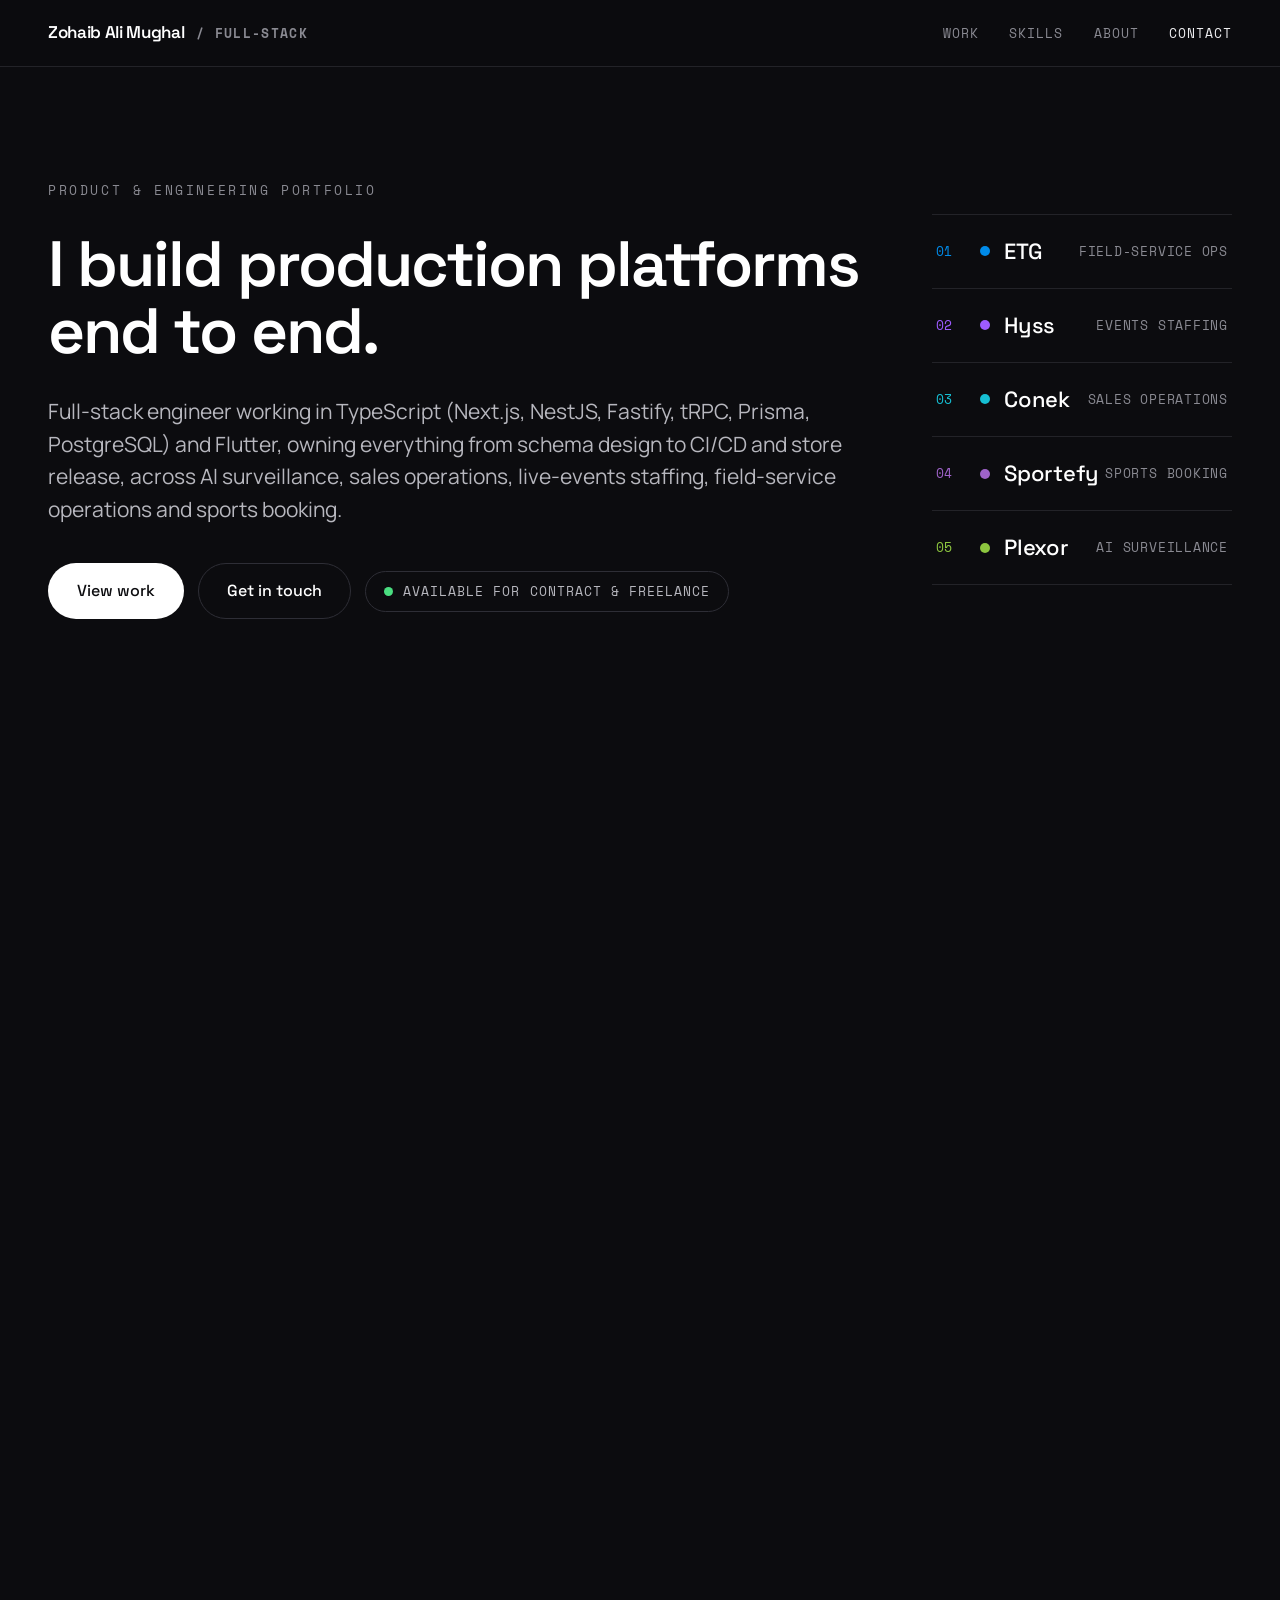
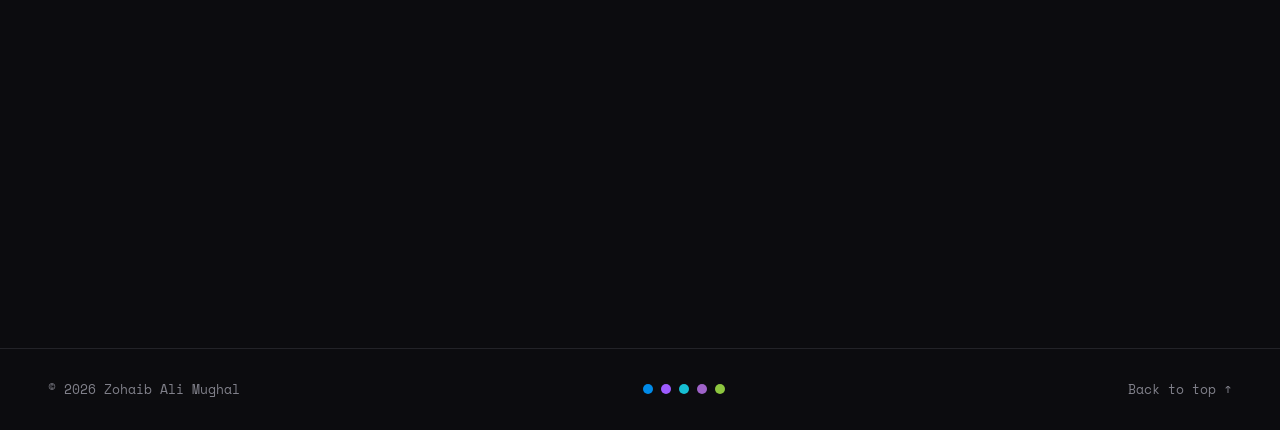
==== commit 7d08b768: "Site: wider layout, readable text, self-hosted fonts, no em dashes Content width 1160 to 1360px; the" ====
--- a/index.html
+++ b/index.html
@@ -1,102 +1,316 @@
-<!doctype html>
+<!DOCTYPE html>
 <html lang="en">
 <head>
 <meta charset="utf-8">
 <meta name="viewport" content="width=device-width, initial-scale=1">
-<title>Zohaib Ali Mughal builds web and mobile products</title>
-<meta name="description" content="Independent full-stack and mobile developer in Karachi. Web apps, Flutter apps, payments and voice agents, from an empty repo to production. Fixed-price offers to start.">
+<title>Zohaib Ali Mughal: Full-Stack Engineer</title>
+<meta name="description" content="Full-stack product engineering across AI surveillance, sales operations, live-events staffing, field-service operations and sports booking: from schema design to CI/CD and store release.">
+<meta property="og:title" content="Zohaib Ali Mughal: Full-Stack Engineer">
+<meta property="og:description" content="Five production platforms, built end to end. TypeScript, Flutter, payments, realtime.">
+<meta property="og:type" content="website">
+<meta property="og:url" content="https://zohaibmughal.dev/">
+<meta property="og:image" content="https://zohaibmughal.dev/assets/img/og/home.jpg">
+<meta name="twitter:card" content="summary_large_image">
 <link rel="canonical" href="https://zohaibmughal.dev/">
-<meta property="og:type" content="website">
-<meta property="og:title" content="Zohaib Ali Mughal builds web and mobile products">
-<meta property="og:description" content="Independent full-stack and mobile developer in Karachi. Web apps, Flutter apps, payments and voice agents, from an empty repo to production. Fixed-price offers to start.">
-<meta property="og:url" content="https://zohaibmughal.dev/">
-<meta property="og:image" content="https://zohaibmughal.dev/assets/img/etg/admin-dashboard-1200.webp">
-<meta name="twitter:card" content="summary_large_image">
-<meta name="theme-color" content="#1c1c1c">
-<meta name="color-scheme" content="dark">
-<link rel="icon" href="/assets/favicon.svg" type="image/svg+xml">
-<link rel="preload" href="/assets/fonts/SchibstedGrotesk-latin.woff2" as="font" type="font/woff2" crossorigin>
-<link rel="stylesheet" href="/assets/site.css">
+<link rel="icon" type="image/svg+xml" href="assets/img/favicon.svg">
 <script>document.documentElement.classList.add('js')</script>
+<link rel="stylesheet" href="assets/css/style.css">
 </head>
-<body class="home">
-<a class="skip" href="#work">Skip to the work</a>
-<main>
-<section class="hero" aria-label="Introduction">
-  <div class="panel" id="scope"><div class="panel-say" style="--i:0"><p class="panel-line">I build your web or mobile product, from an empty repo to production.</p><p class="scoper-out" id="scoper-out" aria-live="polite">Fixed-price offers for payments, web apps and Flutter apps.</p></div><div class="scoper" role="group" aria-labelledby="scoper-q" style="--i:1"><p id="scoper-q" class="scoper-q">What do you need built?</p><div class="chips"><a class="chip" href="#price-web" data-need="web">Web app</a><a class="chip" href="#price-mobile" data-need="mobile">Mobile app</a><a class="chip" href="#price-payments" data-need="payments">Payments</a><a class="chip" href="#price-other" data-need="voice">Voice agent</a><a class="chip" href="#price-other" data-need="backend">API and backend</a></div></div><a class="button" id="start" href="mailto:z.mughal.24648@gmail.com?subject=Project%20enquiry&amp;body=Hi%20Zohaib%2C%0A%0AWhat%20I%20need%20built%3A%0A%0AWhen%20I%20need%20it%3A%0A%0ABudget%3A%0A" style="--i:2">Start a project</a><nav class="panel-links" aria-label="Sections" style="--i:3"><a href="#work">Work</a><a href="#prices">Offers</a><a href="#questions">Questions</a></nav><h1 class="panel-mark" style="--i:4">Zohaib Ali Mughal</h1></div>
-  <div class="sheet" id="sheet"><div class="col c1" style="--off:0px;--c:0"><figure class="frame" data-p="etg" data-tags="web mobile payments backend" style="--f:0"><img src="/assets/img/etg/admin-dashboard-480.webp" width="480" height="249" alt="ETG operations dashboard: counts of jobs today, technicians working and jobs blocked, a Needs Action list of blocked field jobs with Resolve block buttons, and quick actions" loading="lazy" decoding="async"><figcaption class="strip s1">ETG Platform</figcaption></figure><figure class="frame" data-p="voice-intake" data-tags="voice backend" style="--f:10"><img src="/assets/img/voice-intake/dashboard-patients-480.webp" width="480" height="276" alt="Voice intake dashboard: a table of twelve registered patients with date of birth, phone, location and registration date (demo data)" loading="lazy" decoding="async"><figcaption class="strip s2">Voice intake</figcaption></figure><figure class="frame m-hide" data-p="hyss" data-tags="web mobile payments backend" style="--f:12"><img src="/assets/img/hyss/fl-events-480.webp" width="480" height="1067" alt="Hyss freelancer app: a confirmed four-day festival assignment with dates, position, day rate, venue and client" loading="lazy" decoding="async"><figcaption class="strip s3">Hyss</figcaption></figure><figure class="frame m-hide" data-p="voice-intake" data-tags="voice backend" style="--f:12"><img src="/assets/img/voice-intake/patient-record-480.webp" width="480" height="276" alt="Voice intake patient record: identity, contact, address, insurance and the booked appointment (demo data)" loading="lazy" decoding="async"><figcaption class="strip s4">Voice intake</figcaption></figure><figure class="frame m-hide" data-p="sportefy" data-tags="web mobile payments backend" style="--f:12"><img src="/assets/img/sportefy/app-checkout-480.webp" width="480" height="1022" alt="Sportefy app checkout: booking type, date and time, the venue&#x27;s location, a price breakdown in credits and a Book Now button" loading="lazy" decoding="async"><figcaption class="strip s1">Sportefy</figcaption></figure></div><div class="mid"><div class="col c2 top" style="--c:1"><figure class="frame" data-p="sportefy" data-tags="web mobile payments backend" style="--f:1"><img src="/assets/img/sportefy/app-home-480.webp" width="480" height="1022" alt="Sportefy app home: the player&#x27;s credits, buttons to create or join a match, and nearby venues with photos" fetchpriority="high" decoding="async"><figcaption class="strip s1">Sportefy</figcaption></figure><figure class="frame" data-p="conek" data-tags="web backend" style="--f:11"><img src="/assets/img/conek/quote-detail-480.webp" width="480" height="278" alt="Conek quote detail: quote, sales order and customer details above a list of barrier products with prices and quantities" fetchpriority="high" decoding="async"><figcaption class="strip s2">Conek</figcaption></figure></div><div class="col c3 top" style="--c:2"><figure class="frame" data-p="hyss" data-tags="web mobile payments backend" style="--f:2"><img src="/assets/img/hyss/employer-dashboard-480.webp" width="480" height="271" alt="Hyss employer dashboard: upcoming events, events needing staffing and pending worker confirmations, with two upcoming events listed" fetchpriority="high" decoding="async"><figcaption class="strip s3">Hyss</figcaption></figure><figure class="frame m-hide" data-p="etg" data-tags="web mobile payments backend" style="--f:12"><img src="/assets/img/etg/app-accept-480.webp" width="400" height="867" alt="ETG technician app: a warehouse job with its customer, site and address, the scheduled time and an Accept job button" fetchpriority="high" decoding="async"><figcaption class="strip s4">ETG Platform</figcaption></figure></div><div class="col c4 top" style="--c:3"><figure class="frame" data-p="plexor" data-tags="web backend" style="--f:3"><img src="/assets/img/plexor/theft-480.webp" width="480" height="277" alt="Plexor potential theft queue: camera snapshots of flagged incidents with store, camera, time, validation status and priority" loading="lazy" decoding="async"><figcaption class="strip s1">Plexor</figcaption></figure><figure class="frame m-hide" data-p="sportefy" data-tags="web mobile payments backend" style="--f:12"><img src="/assets/img/sportefy/app-booking-details-480.webp" width="480" height="1022" alt="Sportefy app booking screen: a football pitch photo, a date picker, an available time slot and match type options" loading="lazy" decoding="async"><figcaption class="strip s2">Sportefy</figcaption></figure></div><div class="col c5 top" style="--c:4"><figure class="frame" data-p="voice-intake" data-tags="voice backend" style="--f:4"><img src="/assets/img/voice-intake/call-transcript-480.webp" width="480" height="276" alt="Voice intake dashboard: a patient&#x27;s booked appointment and the transcript of the call in which the agent registered them" loading="lazy" decoding="async"><figcaption class="strip s3">Voice intake</figcaption></figure><figure class="frame m-hide" data-p="hyss" data-tags="web mobile payments backend" style="--f:12"><img src="/assets/img/hyss/crew-roster-480.webp" width="480" height="271" alt="Hyss crew roster: 190 workers grouped by audio and video position, each with name, city and source" loading="lazy" decoding="async"><figcaption class="strip s4">Hyss</figcaption></figure></div><div class="spacer" aria-hidden="true"></div><div class="col c2 bottom" style="--c:1"><figure class="frame" data-p="etg" data-tags="web mobile payments backend" style="--f:6"><img src="/assets/img/etg/admin-calendar-480.webp" width="480" height="249" alt="ETG scheduling command centre: a week of field jobs laid out per technician, with counts of jobs today, in progress, blocked and unassigned" loading="lazy" decoding="async"><figcaption class="strip s1">ETG Platform</figcaption></figure><figure class="frame m-hide" data-p="voice-intake" data-tags="voice backend" style="--f:12"><img src="/assets/img/voice-intake/call-spanish-480.webp" width="480" height="276" alt="Voice intake dashboard: a call where the caller switched to Spanish, with the full Spanish transcript" loading="lazy" decoding="async"><figcaption class="strip s2">Voice intake</figcaption></figure></div><div class="col c3 bottom" style="--c:2"><figure class="frame" data-p="sportefy" data-tags="web mobile payments backend" style="--f:7"><img src="/assets/img/sportefy/admin-command-center-480.webp" width="480" height="238" alt="Sportefy admin command centre: credits, cash collected and due, booked slots, and occupancy and revenue per court" loading="lazy" decoding="async"><figcaption class="strip s3">Sportefy</figcaption></figure><figure class="frame m-hide" data-p="conek" data-tags="web backend" style="--f:12"><img src="/assets/img/conek/pdf-wizard-480.webp" width="480" height="278" alt="Conek quote PDF wizard: the first of eight steps, the cover page, with title, reference, customer, date and language" loading="lazy" decoding="async"><figcaption class="strip s4">Conek</figcaption></figure></div><div class="col c4 bottom" style="--c:3"><figure class="frame" data-p="hyss" data-tags="web mobile payments backend" style="--f:8"><img src="/assets/img/hyss/fl-offers-480.webp" width="480" height="1067" alt="Hyss freelancer app: job offers with dates, venue, day rate and Confirm, Acknowledge and Decline buttons" loading="lazy" decoding="async"><figcaption class="strip s1">Hyss</figcaption></figure><figure class="frame m-hide" data-p="etg" data-tags="web mobile payments backend" style="--f:12"><img src="/assets/img/etg/admin-invoice-480.webp" width="480" height="249" alt="ETG invoice matching: supplier invoices matched against bank payments, each row with its match strength and a status such as Ready for reconciliation or Exception" loading="lazy" decoding="async"><figcaption class="strip s2">ETG Platform</figcaption></figure></div><div class="col c5 bottom" style="--c:4"><figure class="frame" data-p="plexor" data-tags="web backend" style="--f:9"><img src="/assets/img/plexor/cameras-480.webp" width="480" height="277" alt="Plexor camera wall: a grid of a store&#x27;s camera feeds, several showing aisles and the counter" loading="lazy" decoding="async"><figcaption class="strip s3">Plexor</figcaption></figure><figure class="frame m-hide" data-p="sportefy" data-tags="web mobile payments backend" style="--f:12"><img src="/assets/img/sportefy/admin-available-slots-480.webp" width="480" height="238" alt="Sportefy admin available slots: a two-week timeline of bookable and unavailable hours for one court" loading="lazy" decoding="async"><figcaption class="strip s4">Sportefy</figcaption></figure></div></div><div class="col c6" style="--off:-70px;--c:5"><figure class="frame" data-p="conek" data-tags="web backend" style="--f:5"><img src="/assets/img/conek/projects-480.webp" width="480" height="278" alt="Conek projects table: quote references, customers, opportunities, status, amounts, priority and owner" loading="lazy" decoding="async"><figcaption class="strip s2">Conek</figcaption></figure><figure class="frame m-hide" data-p="plexor" data-tags="web backend" style="--f:12"><img src="/assets/img/plexor/visual-pos-480.webp" width="480" height="277" alt="Plexor visual POS review: a pending transaction flagged from the till camera with its store, camera and priority" loading="lazy" decoding="async"><figcaption class="strip s3">Plexor</figcaption></figure><figure class="frame m-hide" data-p="plexor" data-tags="web backend" style="--f:12"><img src="/assets/img/plexor/phone-usage-detail-480.webp" width="480" height="277" alt="Plexor phone use incident: the till camera&#x27;s view with the detection boxed and a prompt asking the reviewer to confirm it" loading="lazy" decoding="async"><figcaption class="strip s4">Plexor</figcaption></figure><figure class="frame m-hide" data-p="etg" data-tags="web mobile payments backend" style="--f:12"><img src="/assets/img/etg/app-working-480.webp" width="400" height="867" alt="ETG technician app on the clock: a running timer for the job, a note that labour is billed from actual clock time, and a Clock off and complete button" loading="lazy" decoding="async"><figcaption class="strip s1">ETG Platform</figcaption></figure><figure class="frame m-hide" data-p="hyss" data-tags="web mobile payments backend" style="--f:12"><img src="/assets/img/hyss/employer-events-480.webp" width="480" height="271" alt="Hyss events list for an employer: dates, events, clients, locations, staffing status, vacancies and labour totals" loading="lazy" decoding="async"><figcaption class="strip s2">Hyss</figcaption></figure></div></div>
-  <script type="application/json" id="scoper-data">{"needs": {"web": {"label": "Web app", "offer": "web", "proof": ["etg", "hyss", "conek", "plexor", "sportefy"], "note": ""}, "mobile": {"label": "Mobile app", "offer": "mobile", "proof": ["sportefy", "hyss", "etg"], "note": ""}, "payments": {"label": "Payments", "offer": "payments", "proof": ["hyss", "sportefy", "etg"], "note": ""}, "voice": {"label": "Voice agent", "offer": "other", "proof": ["voice-intake"], "note": "A phone agent like Voice intake, quoted after a short call about your flow."}, "backend": {"label": "API and backend", "offer": "other", "proof": ["etg", "conek", "sportefy", "voice-intake"], "note": "Typed APIs, event-driven services and integrations, quoted per project."}}, "offers": {"payments": {"name": "Payments", "from": "Fixed price", "days": "5 days"}, "web": {"name": "Web app", "from": "Fixed price", "days": "14 days"}, "mobile": {"name": "Flutter app", "from": "Fixed price", "days": "14 days"}, "other": {"name": "Other work", "from": "Quoted", "days": "Agreed with you"}}, "email": "z.mughal.24648@gmail.com"}</script>
+<body>
+
+<nav class="nav" aria-label="Main">
+  <div class="nav-inner">
+    <a class="nav-brand" href="#top">Zohaib Ali Mughal <span class="mono">/ FULL-STACK</span></a>
+    <button class="nav-toggle" aria-expanded="false" aria-controls="nav-links">MENU</button>
+    <div class="nav-links" id="nav-links">
+      <a href="#work">Work</a>
+      <a href="#skills">Skills</a>
+      <a href="#about">About</a>
+      <a class="nav-cta" href="#contact">Contact</a>
+    </div>
+  </div>
+</nav>
+
+<header class="hero" id="top">
+  <div class="container">
+    <div class="hero-main">
+      <span class="eyebrow">Product &amp; Engineering Portfolio</span>
+      <h1>I build production platforms end&nbsp;to&nbsp;end.</h1>
+      <p class="lede">Full-stack engineer working in TypeScript (Next.js, NestJS, Fastify, tRPC, Prisma, PostgreSQL) and Flutter, owning everything from schema design to CI/CD and store release, across AI surveillance, sales operations, live-events staffing, field-service operations and sports booking.</p>
+      <div class="hero-ctas">
+        <a class="btn btn-primary" href="#work">View work</a>
+        <a class="btn btn-ghost" href="#contact">Get in touch</a>
+        <span class="dot-badge">Available for contract &amp; freelance</span>
+      </div>
+    </div>
+    <nav class="hero-index" aria-label="Case studies">
+      <a class="hi-row" data-accent="etg" href="work/etg/"><span class="hi-n">01</span><span class="hi-dot" aria-hidden="true"></span><span class="hi-name">ETG</span><span class="hi-sector">Field-Service Ops</span></a>
+      <a class="hi-row" data-accent="hyss" href="work/hyss/"><span class="hi-n">02</span><span class="hi-dot" aria-hidden="true"></span><span class="hi-name">Hyss</span><span class="hi-sector">Events Staffing</span></a>
+      <a class="hi-row" data-accent="conek" href="work/conek/"><span class="hi-n">03</span><span class="hi-dot" aria-hidden="true"></span><span class="hi-name">Conek</span><span class="hi-sector">Sales Operations</span></a>
+      <a class="hi-row" data-accent="sportefy" href="work/sportefy/"><span class="hi-n">04</span><span class="hi-dot" aria-hidden="true"></span><span class="hi-name">Sportefy</span><span class="hi-sector">Sports Booking</span></a>
+      <a class="hi-row" data-accent="plexor" href="work/plexor/"><span class="hi-n">05</span><span class="hi-dot" aria-hidden="true"></span><span class="hi-name">Plexor</span><span class="hi-sector">AI Surveillance</span></a>
+    </nav>
+  </div>
+</header>
+
+<div class="proof reveal">
+  <div class="container">
+    <div class="metric"><span class="num">5</span><span class="cap">Platforms built end to end</span></div>
+    <div class="metric"><span class="num">3</span><span class="cap">Live SaaS products</span></div>
+    <div class="metric"><span class="num">30,000+</span><span class="cap">Automated tests shipped</span></div>
+    <div class="metric"><span class="num">2+</span><span class="cap">Years shipping production SaaS</span></div>
+  </div>
+</div>
+
+<section id="work">
+  <div class="container">
+    <div class="section-head reveal">
+      <span class="eyebrow"><span class="accent">01</span> · Selected Work</span>
+      <h2>Five platforms, five domains.</h2>
+      <p class="lede">Each one shipped to production. Click through for the full case study: problem, architecture, walkthrough and results.</p>
+    </div>
+
+    <div class="work-list">
+
+      <a class="work-card reveal" data-accent="etg" href="work/etg/">
+        <span class="glow"></span>
+        <div class="work-info">
+          <span class="work-index"><span class="n">01</span><span class="sep"></span>Field-Service Ops</span>
+          <img width="228" height="60" class="work-logo" src="assets/img/etg-logo-white.svg" alt="Evolution Technology Group">
+          <h3>Enforcement&#8209;First Field&#8209;Service OS</h3>
+          <p>An operations platform for an electrical, security, AV &amp; telecom group: five portals over one decision gate, spanning quote-to-cash, procurement, workforce and billing.</p>
+          <div class="work-metrics">
+            <div class="metric"><span class="num">$5k/wk</span><span class="cap">Billing leakage closed</span></div>
+            <div class="metric"><span class="num">1,000+</span><span class="cap">tRPC procedures</span></div>
+            <div class="metric"><span class="num">30K+</span><span class="cap">Automated tests</span></div>
+          </div>
+          <span class="work-link">Read case study →</span>
+        </div>
+        <div class="work-media"><img width="1000" height="923" src="assets/img/etg-hero-card.webp" alt="ETG dashboards" loading="lazy"></div>
+      </a>
+
+      <a class="work-card reveal" data-accent="hyss" href="work/hyss/">
+        <span class="glow"></span>
+        <div class="work-info">
+          <span class="work-index"><span class="n">02</span><span class="sep"></span>Events Staffing</span>
+          <img width="145" height="72" class="work-logo" src="assets/img/hyss-logo-white.png" alt="Hyss">
+          <h3>AV &amp; Live Events Staffing Platform</h3>
+          <p>Event companies staff certified freelance crew (matched, scheduled, paid) across web, iOS and Android from one codebase.</p>
+          <div class="work-metrics">
+            <div class="metric"><span class="num">93</span><span class="cap">Data models</span></div>
+            <div class="metric"><span class="num">~340</span><span class="cap">tRPC procedures</span></div>
+            <div class="metric"><span class="num">3</span><span class="cap">Platforms · one codebase</span></div>
+          </div>
+          <span class="work-link">Read case study →</span>
+        </div>
+        <div class="work-media"><img width="1000" height="923" src="assets/img/hyss-hero-card.webp" alt="Hyss dashboards" loading="lazy"></div>
+      </a>
+
+      <a class="work-card reveal" data-accent="conek" href="work/conek/">
+        <span class="glow"></span>
+        <div class="work-info">
+          <span class="work-index"><span class="n">03</span><span class="sep"></span>Sales Operations</span>
+          <img width="154" height="27" class="work-logo" src="assets/img/conek-logo-white.svg" alt="Conek">
+          <h3>Quotes &amp; Projects Tool for A&#8209;SAFE</h3>
+          <p>An internal sales platform (quote to sales order to invoice) wired into A&#8209;SAFE's CRM, Drawing Tool and Route 66 ecosystem.</p>
+          <div class="work-metrics">
+            <div class="metric"><span class="num">&lt;100<small>ms</small></span><span class="cap">Inter-service latency</span></div>
+            <div class="metric"><span class="num">500+</span><span class="cap">Automated tests</span></div>
+            <div class="metric"><span class="num">95%</span><span class="cap">Test coverage</span></div>
+          </div>
+          <span class="work-link">Read case study →</span>
+        </div>
+        <div class="work-media"><img width="1000" height="923" src="assets/img/conek-hero-card.webp" alt="Conek dashboards" loading="lazy"></div>
+      </a>
+
+      <a class="work-card reveal" data-accent="sportefy" href="work/sportefy/">
+        <span class="glow"></span>
+        <div class="work-info">
+          <span class="work-index"><span class="n">04</span><span class="sep"></span>Sports Booking</span>
+          <img width="354" height="72" class="work-logo" src="assets/img/sportefy-logo-white.png" alt="Sportefy">
+          <h3>Sports Venue Booking &amp; Matchmaking</h3>
+          <p>A B2B2C platform live in Pakistan: consumer Flutter app on the App Store &amp; Play Store, Next.js admin dashboard, versioned NestJS API.</p>
+          <div class="work-metrics">
+            <div class="metric"><span class="num">48</span><span class="cap">Domain modules</span></div>
+            <div class="metric"><span class="num">190+</span><span class="cap">Versioned /v1 endpoints</span></div>
+            <div class="metric"><span class="num">823</span><span class="cap">Flutter tests</span></div>
+          </div>
+          <span class="work-link">Read case study →</span>
+        </div>
+        <div class="work-media"><img width="1000" height="923" src="assets/img/sportefy-hero-card.webp" alt="Sportefy app and dashboard" loading="lazy"></div>
+      </a>
+
+      <a class="work-card reveal" data-accent="plexor" href="work/plexor/">
+        <span class="glow"></span>
+        <div class="work-info">
+          <span class="work-index"><span class="n">05</span><span class="sep"></span>AI Surveillance</span>
+          <img width="239" height="48" class="work-logo" src="assets/img/plexor-logo-white.svg" alt="Plexor">
+          <h3>AI-Based Surveillance System</h3>
+          <p>Computer-vision loss prevention for retail: theft, POS fraud and loitering flagged in real time across 100+ stores.</p>
+          <div class="work-metrics">
+            <div class="metric"><span class="num">100+</span><span class="cap">Stores monitored</span></div>
+            <div class="metric"><span class="num">~700<small>ms</small></span><span class="cap">Realtime inference</span></div>
+            <div class="metric"><span class="num">37+</span><span class="cap">Detection models</span></div>
+          </div>
+          <span class="work-link">Read case study →</span>
+        </div>
+        <div class="work-media"><img width="1000" height="923" src="assets/img/plexor-hero-card.webp" alt="Plexor dashboards" loading="lazy"></div>
+      </a>
+
+    </div>
+
+    <div class="projects" id="projects">
+      <div class="projects-head reveal">
+        <span class="eyebrow">Personal &amp; university projects</span>
+        <h3>Beyond client work.</h3>
+      </div>
+
+      <div class="project-grid">
+
+        <a class="project-card reveal" data-accent="voice" href="work/voice-intake/">
+          <span class="project-kind">Voice AI · 2026</span>
+          <h4>Voice AI Patient-Intake Agent</h4>
+          <p>A phone agent that registers new patients in English or Spanish. A Retell LLM agent with five tool-calling functions saves to Postgres only after the caller confirms a read-back.</p>
+          <div class="project-facts"><span><b>5</b> tool-calling functions</span><span><b>53</b> passing tests</span></div>
+          <div class="chips"><span class="chip">TypeScript</span><span class="chip">Retell AI</span><span class="chip">Fastify</span><span class="chip">Zod</span><span class="chip">PostgreSQL</span><span class="chip">Next.js</span></div>
+          <span class="work-link">Read case study →</span>
+        </a>
+
+        <a class="project-card reveal" data-accent="trading" href="work/trading-system/">
+          <span class="project-kind">Trading systems · 2026</span>
+          <h4>Crypto-Derivatives Trading System</h4>
+          <p>An event-driven TypeScript monorepo: strategy processes publish signals over Redis Streams to one execution service, and every trading limit lives in one pure risk function shared by the order gate and the settings screen.</p>
+          <div class="project-facts"><span><b>4</b> services, 8 packages</span><span><b>3,810</b> test cases</span></div>
+          <div class="chips"><span class="chip">TypeScript</span><span class="chip">Fastify</span><span class="chip">tRPC</span><span class="chip">Next.js</span><span class="chip">Redis Streams</span><span class="chip">PostgreSQL</span></div>
+          <span class="work-link">Read case study →</span>
+        </a>
+
+        <a class="project-card reveal" href="https://github.com/Zohaib24648/risksense-mlops" target="_blank" rel="noopener">
+          <span class="project-kind">MLOps · Final-year project, Meezan Bank Limited</span>
+          <h4>RiskSense, Loan-Default Pipeline</h4>
+          <p>A ZenML training pipeline with MLflow experiment tracking that predicts loan default on distributor-financing records, with KNN imputation, class weighting and five interchangeable classifiers.</p>
+          <div class="project-facts"><span><b>39,503</b> records</span><span><b>5</b> classifiers</span></div>
+          <div class="chips"><span class="chip">Python</span><span class="chip">ZenML</span><span class="chip">MLflow</span><span class="chip">scikit-learn</span><span class="chip">XGBoost</span></div>
+          <span class="work-link">View on GitHub ↗</span>
+        </a>
+
+        <a class="project-card reveal" data-accent="faculty" href="work/faculty-reviews/">
+          <span class="project-kind">University team project · 2024</span>
+          <h4>Faculty Reviews</h4>
+          <p>Course and instructor reviews for IBA students: a Flutter app, a React web app and a Node.js and MongoDB API. I wrote the API, the Flutter app and most of the web app in a three-person team.</p>
+          <div class="project-facts"><span><b>50</b> API endpoints</span><span><b>6</b> data models</span></div>
+          <div class="chips"><span class="chip">Flutter</span><span class="chip">React</span><span class="chip">Node.js</span><span class="chip">Express</span><span class="chip">MongoDB</span></div>
+          <span class="work-link">Read case study →</span>
+        </a>
+
+      </div>
+    </div>
+  </div>
 </section>
-<section class="work wrap" id="work" aria-labelledby="work-h">
-  <div class="ledger">
-    <h2 id="work-h" data-reveal>Shipped work</h2>
-    <ul class="ledger-list" data-reveal style="--i:1"><li><a href="/work/etg/" data-prev="/assets/img/etg/admin-dashboard-880.webp"><img class="row-img" src="/assets/img/etg/admin-dashboard-880.webp" width="880" height="456" alt="" loading="lazy" decoding="async"><span class="l-name">ETG Platform</span><span class="l-kind">Field-service platform</span><span class="l-year">2026</span></a></li><li><a href="/work/plexor/" data-prev="/assets/img/plexor/theft-880.webp"><img class="row-img" src="/assets/img/plexor/theft-880.webp" width="880" height="507" alt="" loading="lazy" decoding="async"><span class="l-name">Plexor</span><span class="l-kind">Retail computer vision</span><span class="l-year">2026</span></a></li><li><a href="/work/hyss/" data-prev="/assets/img/hyss/employer-dashboard-880.webp"><img class="row-img" src="/assets/img/hyss/employer-dashboard-880.webp" width="880" height="497" alt="" loading="lazy" decoding="async"><span class="l-name">Hyss</span><span class="l-kind">Event staffing marketplace</span><span class="l-year">2026</span></a></li><li><a href="/work/voice-intake/" data-prev="/assets/img/voice-intake/call-transcript-880.webp"><img class="row-img" src="/assets/img/voice-intake/call-transcript-880.webp" width="880" height="507" alt="" loading="lazy" decoding="async"><span class="l-name">Voice intake</span><span class="l-kind">Voice AI agent (my own)</span><span class="l-year">2026</span></a></li><li><a href="/work/conek/" data-prev="/assets/img/conek/projects-880.webp"><img class="row-img" src="/assets/img/conek/projects-880.webp" width="880" height="510" alt="" loading="lazy" decoding="async"><span class="l-name">Conek</span><span class="l-kind">Quote to cash for A-SAFE</span><span class="l-year">2025</span></a></li><li><a href="/work/sportefy/" data-prev="/assets/img/sportefy/app-home-880.webp"><img class="row-img" src="/assets/img/sportefy/app-home-880.webp" width="880" height="1873" alt="" loading="lazy" decoding="async"><span class="l-name">Sportefy</span><span class="l-kind">Booking app, iOS and Android</span><span class="l-year">2024</span></a></li></ul>
-    <figure class="ledger-preview on" aria-hidden="true" data-reveal style="--i:2"><img src="/assets/img/etg/admin-dashboard-880.webp" alt="" width="880" height="456" loading="lazy" decoding="async"></figure>
+
+<section id="skills" style="padding-top:0">
+  <div class="container">
+    <div class="section-head reveal">
+      <span class="eyebrow"><span class="accent">02</span> · Skills &amp; Stack</span>
+      <h2>The toolbox.</h2>
+    </div>
+    <div class="reveal">
+      <div class="stackrow"><span class="stacklabel">Languages</span><div class="chips"><span class="chip">TypeScript</span><span class="chip">JavaScript</span><span class="chip">Dart</span><span class="chip">SQL</span><span class="chip">Python</span></div></div>
+      <div class="stackrow"><span class="stacklabel">Frontend</span><div class="chips"><span class="chip">Next.js 16</span><span class="chip">React 19</span><span class="chip">Tailwind CSS</span><span class="chip">TanStack Query</span><span class="chip">Radix / shadcn UI</span></div></div>
+      <div class="stackrow"><span class="stacklabel">Mobile</span><div class="chips"><span class="chip">Flutter 3 · BLoC</span><span class="chip">Capacitor 6</span><span class="chip">App Store &amp; Play Store releases</span></div></div>
+      <div class="stackrow"><span class="stacklabel">Backend</span><div class="chips"><span class="chip">Node.js</span><span class="chip">NestJS 11</span><span class="chip">Fastify 5</span><span class="chip">tRPC 11</span><span class="chip">REST / OpenAPI</span><span class="chip">Zod</span><span class="chip">BullMQ</span><span class="chip">NATS JetStream</span></div></div>
+      <div class="stackrow"><span class="stacklabel">Data &amp; DevOps</span><div class="chips"><span class="chip">PostgreSQL</span><span class="chip">Prisma 7</span><span class="chip">Supabase</span><span class="chip">Redis</span><span class="chip">Docker</span><span class="chip">AWS</span><span class="chip">Railway</span><span class="chip">Vercel</span><span class="chip">GitHub Actions</span></div></div>
+      <div class="stackrow"><span class="stacklabel">Payments &amp; Quality</span><div class="chips"><span class="chip">Stripe Connect &amp; Billing</span><span class="chip">Paymob</span><span class="chip">Airwallex</span><span class="chip">Sentry</span><span class="chip">Jest</span><span class="chip">Vitest</span><span class="chip">Playwright</span><span class="chip">Testcontainers</span></div></div>
+    </div>
   </div>
 </section>
-<section class="build wrap grid" id="build" aria-labelledby="build-h">
-  <h2 id="build-h" data-reveal>What I build</h2>
-  <div class="fgroup g1" data-reveal style="--i:0"><h3>Web apps</h3><ul class="fnames"><li data-desc="Five portals over one API for ETG, from operations to tokenised public links.">Role-based portals<span class="sr-only">: Five portals over one API for ETG, from operations to tokenised public links.</span></li><li data-desc="The Next.js admin panel behind Sportefy&#x27;s venues and bookings.">Admin dashboards<span class="sr-only">: The Next.js admin panel behind Sportefy’s venues and bookings.</span></li><li data-desc="Per-event crew chat for Hyss and match chat for Sportefy, on Supabase Realtime.">Realtime chat<span class="sr-only">: Per-event crew chat for Hyss and match chat for Sportefy, on Supabase Realtime.</span></li><li data-desc="Two-way Google and Apple calendar sync for Hyss crews.">Calendar sync<span class="sr-only">: Two-way Google and Apple calendar sync for Hyss crews.</span></li><li data-desc="Quote, approval and invoice in Hyss, with PDFs and tracked share links.">Quotes and invoices<span class="sr-only">: Quote, approval and invoice in Hyss, with PDFs and tracked share links.</span></li><li data-desc="Prioritised theft and fraud alerts routed to store and district managers in Plexor.">Alert routing<span class="sr-only">: Prioritised theft and fraud alerts routed to store and district managers in Plexor.</span></li></ul><p class="fsum">Portals, dashboards and the realtime parts, shipped for ETG, Hyss, Sportefy and Plexor.</p></div><div class="fgroup g2" data-reveal style="--i:1"><h3>Mobile apps</h3><ul class="fnames"><li data-desc="Sportefy&#x27;s Flutter app: 21 feature modules and 823 passing tests.">Flutter for iOS and Android<span class="sr-only">: Sportefy’s Flutter app: 21 feature modules and 823 passing tests.</span></li><li data-desc="Hyss serves web, iOS and Android from one Next.js codebase.">One codebase with Capacitor<span class="sr-only">: Hyss serves web, iOS and Android from one Next.js codebase.</span></li><li data-desc="Sportefy queues requests offline and replays them when the signal returns.">Offline queue and replay<span class="sr-only">: Sportefy queues requests offline and replays them when the signal returns.</span></li><li data-desc="Players check in at the venue with a QR code in Sportefy.">QR check-in<span class="sr-only">: Players check in at the venue with a QR code in Sportefy.</span></li><li data-desc="A server-driven version gate with hard and soft update prompts.">Update prompts<span class="sr-only">: A server-driven version gate with hard and soft update prompts.</span></li><li data-desc="Sportefy is live on the App Store and the Play Store.">Store releases<span class="sr-only">: Sportefy is live on the App Store and the Play Store.</span></li></ul><p class="fsum">Flutter for iOS and Android, or one web codebase shipped to both stores.</p></div><div class="fgroup g3" data-reveal style="--i:2"><h3>Payments and backends</h3><ul class="fnames"><li data-desc="Payout onboarding, three fee-split modes and idempotent webhooks for Hyss.">Stripe Connect payouts<span class="sr-only">: Payout onboarding, three fee-split modes and idempotent webhooks for Hyss.</span></li><li data-desc="Hybrid seat and usage-metered billing on Stripe for Hyss.">Metered billing<span class="sr-only">: Hybrid seat and usage-metered billing on Stripe for Hyss.</span></li><li data-desc="Sportefy&#x27;s wallet and credits ledger behind a pluggable Paymob adapter.">Wallets on Paymob<span class="sr-only">: Sportefy’s wallet and credits ledger behind a pluggable Paymob adapter.</span></li><li data-desc="ETG matches bank transactions to supplier invoices before a job is invoiced.">Bank reconciliation<span class="sr-only">: ETG matches bank transactions to supplier invoices before a job is invoiced.</span></li><li data-desc="1,000+ tRPC procedures over a 212-model schema at ETG.">Typed APIs with tRPC<span class="sr-only">: 1,000+ tRPC procedures over a 212-model schema at ETG.</span></li><li data-desc="190+ versioned endpoints at Sportefy; no release broke an older install.">Versioned REST<span class="sr-only">: 190+ versioned endpoints at Sportefy; no release broke an older install.</span></li><li data-desc="Microservices on NATS JetStream for A-SAFE&#x27;s quote-to-cash platform.">Event-driven services<span class="sr-only">: Microservices on NATS JetStream for A-SAFE’s quote-to-cash platform.</span></li><li data-desc="A phone agent that registers patients in English or Spanish through five tools.">Voice agents<span class="sr-only">: A phone agent that registers patients in English or Spanish through five tools.</span></li></ul><p class="fsum">Money handled carefully, typed APIs and services that keep working as they grow.</p></div>
-  <p class="fdesc" aria-hidden="true">Five portals over one API for ETG, from operations to tokenised public links.</p>
+
+<section id="about" style="padding-top:0">
+  <div class="container">
+    <div class="section-head reveal">
+      <span class="eyebrow"><span class="accent">03</span> · About</span>
+      <h2>Ships whole products, not just tickets.</h2>
+    </div>
+    <div class="about-grid">
+      <div class="about-bio reveal">
+        <p>I'm Zohaib, a full-stack engineer with three production SaaS platforms live right now, including mobile apps on the App Store &amp; Play Store and a marketplace running Stripe Connect payouts.</p>
+        <p>My strengths sit where most projects get risky: payments &amp; billing (Stripe, wallets, reconciliation), realtime features, and APIs that don't break existing clients. I default to typed contracts, tested code and honest scoping.</p>
+        <p>BS Computer Science, Institute of Business Administration (IBA) Karachi, National Talent Hunt Program scholar, top 33 of 7,290 candidates.</p>
+        <div class="hero-ctas" style="margin-top:4px">
+          <a class="btn btn-primary" href="mailto:z.mughal.24648@gmail.com">Start a project</a>
+          <a class="btn btn-ghost" href="assets/decks/Portfolio.pdf" target="_blank" rel="noopener">Portfolio PDF ↗</a>
+        </div>
+      </div>
+      <div class="timeline reveal">
+        <p class="timeline-org">Slidey LLC <span>·</span> Software Engineer II <span>·</span> Nov 2024 to Present</p>
+        <div class="timeline-item" data-accent="etg">
+          <span class="when">May 2026 to Present</span>
+          <span class="what">ETG Platform: Software Engineer II</span>
+          <span class="how">Sole architect on a greenfield field-service OS: dispatch, workforce, assets and dual-sided billing.</span>
+        </div>
+        <div class="timeline-item" data-accent="plexor">
+          <span class="when">Feb 2026 to Mar 2026</span>
+          <span class="what">Plexor: Software Engineer I</span>
+          <span class="how">Led the web side of a multi-camera computer-vision platform for retail loss prevention: video pipeline, alert routing and manager dashboards.</span>
+        </div>
+        <div class="timeline-item" data-accent="hyss">
+          <span class="when">Jan 2026 to Apr 2026</span>
+          <span class="what">Hyss: Software Engineer I</span>
+          <span class="how">Lead full-stack on a B2B live-event staffing marketplace across web, iOS and Android (hyss.io).</span>
+        </div>
+        <div class="timeline-item" data-accent="conek">
+          <span class="when">Mar 2025 to Dec 2025</span>
+          <span class="what">Conek, for A-SAFE Digital: Software Engineer I</span>
+          <span class="how">Event-driven quote-to-cash microservices over NATS JetStream, wired into A-SAFE&#39;s CRM.</span>
+        </div>
+        <div class="timeline-item" data-accent="sportefy">
+          <span class="when">Nov 2024 to Feb 2025</span>
+          <span class="what">Sportefy: Trainee Software Engineer</span>
+          <span class="how">NestJS API, Next.js admin panel and the Flutter app for a sports booking platform live in Pakistan.</span>
+        </div>
+      </div>
+    </div>
+  </div>
 </section>
-<section class="prices" id="prices" aria-labelledby="prices-h">
-  <div class="wrap">
-    <table class="ptable" data-reveal>
-      <caption class="sr-only">Fixed-price offers</caption>
-      <thead><tr><td class="ptable-h"><h2 id="prices-h">Fixed-price offers</h2></td><th scope="col" id="price-payments" data-offer="payments"><span class="plan">Payments</span><span class="price">Fixed price</span></th><th scope="col" id="price-web" data-offer="web"><span class="plan">Web app</span><span class="price">Fixed price</span></th><th scope="col" id="price-mobile" data-offer="mobile"><span class="plan">Flutter app</span><span class="price">Fixed price</span></th><th scope="col" id="price-other" data-offer="other"><span class="plan">Other work</span><span class="price">Quoted</span></th></tr></thead>
-      <tbody><tr><th scope="row">Delivered in</th><td data-offer="payments">5 days</td><td data-offer="web">14 days</td><td data-offer="mobile">14 days</td><td data-offer="other">Agreed with you</td></tr><tr><th scope="row">The start includes</th><td data-offer="payments">One Stripe payment flow (Checkout or Payment Links) with webhooks, taken from test mode to live.</td><td data-offer="web">Sign-in and one core feature in Next.js and PostgreSQL, deployed on your domain.</td><td data-offer="mobile">Up to six screens wired to your API, built in BLoC architecture for iOS and Android.</td><td data-offer="other">Voice agents, APIs and backends, payments beyond Stripe, or work inside your existing codebase.</td></tr><tr><th scope="row">It grows into</th><td data-offer="payments">Subscriptions or metered billing with a customer portal, then a Stripe Connect marketplace with payouts and fee splits.</td><td data-offer="web">Three or four features with admin basics and CI, then a full MVP with payments, tests and handover docs.</td><td data-offer="mobile">Sign-in, push notifications, offline caching and release builds, then submission to both stores.</td><td data-offer="other">Scoped with you before any work starts.</td></tr><tr class="row-actions"><td></td><td data-offer="payments"><a class="button button-dark" href="mailto:z.mughal.24648@gmail.com?subject=Project%20enquiry%3A%20Payments&amp;body=Hi%20Zohaib%2C%0A%0AI%20am%20interested%20in%3A%20Payments%0A%0AWhat%20I%20need%20built%3A%0A%0AWhen%20I%20need%20it%3A%0A">Start a project</a></td><td data-offer="web"><a class="button button-dark" href="mailto:z.mughal.24648@gmail.com?subject=Project%20enquiry%3A%20Web%20app&amp;body=Hi%20Zohaib%2C%0A%0AI%20am%20interested%20in%3A%20Web%20app%0A%0AWhat%20I%20need%20built%3A%0A%0AWhen%20I%20need%20it%3A%0A">Start a project</a></td><td data-offer="mobile"><a class="button button-dark" href="mailto:z.mughal.24648@gmail.com?subject=Project%20enquiry%3A%20Flutter%20app&amp;body=Hi%20Zohaib%2C%0A%0AI%20am%20interested%20in%3A%20Flutter%20app%0A%0AWhat%20I%20need%20built%3A%0A%0AWhen%20I%20need%20it%3A%0A">Start a project</a></td><td data-offer="other"><a class="button button-dark" href="mailto:z.mughal.24648@gmail.com?subject=Project%20enquiry%3A%20Other%20work&amp;body=Hi%20Zohaib%2C%0A%0AI%20am%20interested%20in%3A%20Other%20work%0A%0AWhat%20I%20need%20built%3A%0A%0AWhen%20I%20need%20it%3A%0A">Start a project</a></td></tr></tbody>
-    </table>
-    <div class="pblocks">
-      <h2 class="pblocks-h">Fixed-price offers</h2>
-      <div class="pblock" data-offer="payments"><p class="pblock-name">Payments</p><p class="pblock-price">Fixed price</p><dl><dt>Delivered in</dt><dd>5 days</dd><dt>The start includes</dt><dd>One Stripe payment flow (Checkout or Payment Links) with webhooks, taken from test mode to live.</dd><dt>It grows into</dt><dd>Subscriptions or metered billing with a customer portal, then a Stripe Connect marketplace with payouts and fee splits.</dd></dl><a class="button button-dark" href="mailto:z.mughal.24648@gmail.com?subject=Project%20enquiry%3A%20Payments&amp;body=Hi%20Zohaib%2C%0A%0AI%20am%20interested%20in%3A%20Payments%0A%0AWhat%20I%20need%20built%3A%0A%0AWhen%20I%20need%20it%3A%0A">Start a project</a></div><div class="pblock" data-offer="web"><p class="pblock-name">Web app</p><p class="pblock-price">Fixed price</p><dl><dt>Delivered in</dt><dd>14 days</dd><dt>The start includes</dt><dd>Sign-in and one core feature in Next.js and PostgreSQL, deployed on your domain.</dd><dt>It grows into</dt><dd>Three or four features with admin basics and CI, then a full MVP with payments, tests and handover docs.</dd></dl><a class="button button-dark" href="mailto:z.mughal.24648@gmail.com?subject=Project%20enquiry%3A%20Web%20app&amp;body=Hi%20Zohaib%2C%0A%0AI%20am%20interested%20in%3A%20Web%20app%0A%0AWhat%20I%20need%20built%3A%0A%0AWhen%20I%20need%20it%3A%0A">Start a project</a></div><div class="pblock" data-offer="mobile"><p class="pblock-name">Flutter app</p><p class="pblock-price">Fixed price</p><dl><dt>Delivered in</dt><dd>14 days</dd><dt>The start includes</dt><dd>Up to six screens wired to your API, built in BLoC architecture for iOS and Android.</dd><dt>It grows into</dt><dd>Sign-in, push notifications, offline caching and release builds, then submission to both stores.</dd></dl><a class="button button-dark" href="mailto:z.mughal.24648@gmail.com?subject=Project%20enquiry%3A%20Flutter%20app&amp;body=Hi%20Zohaib%2C%0A%0AI%20am%20interested%20in%3A%20Flutter%20app%0A%0AWhat%20I%20need%20built%3A%0A%0AWhen%20I%20need%20it%3A%0A">Start a project</a></div><div class="pblock" data-offer="other"><p class="pblock-name">Other work</p><p class="pblock-price">Quoted</p><dl><dt>Delivered in</dt><dd>Agreed with you</dd><dt>The start includes</dt><dd>Voice agents, APIs and backends, payments beyond Stripe, or work inside your existing codebase.</dd><dt>It grows into</dt><dd>Scoped with you before any work starts.</dd></dl><a class="button button-dark" href="mailto:z.mughal.24648@gmail.com?subject=Project%20enquiry%3A%20Other%20work&amp;body=Hi%20Zohaib%2C%0A%0AI%20am%20interested%20in%3A%20Other%20work%0A%0AWhat%20I%20need%20built%3A%0A%0AWhen%20I%20need%20it%3A%0A">Start a project</a></div>
+
+<section class="contact" id="contact">
+  <div class="container reveal">
+    <span class="eyebrow">04 · Contact</span>
+    <h2 style="margin-top:18px">Let's build<br>something.</h2>
+    <div class="contact-row">
+      <a class="btn btn-primary btn-lg" href="mailto:z.mughal.24648@gmail.com">z.mughal.24648@gmail.com</a>
+      <a class="btn btn-ghost" href="assets/decks/Portfolio.pdf" target="_blank" rel="noopener">Portfolio PDF ↗</a>
+    </div>
+    <div class="profile-links">
+      <span class="profile-label">Also on</span>
+      <a class="plink" href="https://linkedin.com/in/zohaibmughal24648" target="_blank" rel="noopener"><svg viewBox="0 0 24 24" aria-hidden="true"><path d="M20.447 20.452h-3.554v-5.569c0-1.328-.027-3.037-1.852-3.037-1.853 0-2.136 1.445-2.136 2.939v5.667H9.351V9h3.414v1.561h.046c.477-.9 1.637-1.85 3.37-1.85 3.601 0 4.267 2.37 4.267 5.455v6.286zM5.337 7.433c-1.144 0-2.063-.926-2.063-2.065 0-1.138.92-2.063 2.063-2.063 1.14 0 2.064.925 2.064 2.063 0 1.139-.925 2.065-2.064 2.065zm1.782 13.019H3.555V9h3.564v11.452zM22.225 0H1.771C.792 0 0 .774 0 1.729v20.542C0 23.227.792 24 1.771 24h20.451C23.2 24 24 23.227 24 22.271V1.729C24 .774 23.2 0 22.222 0h.003z"/></svg><span>LinkedIn</span></a>
+      <a class="plink" href="https://github.com/Zohaib24648" target="_blank" rel="noopener"><svg viewBox="0 0 24 24" aria-hidden="true"><path d="M12 .297c-6.63 0-12 5.373-12 12 0 5.303 3.438 9.8 8.205 11.385.6.113.82-.258.82-.577 0-.285-.01-1.04-.015-2.04-3.338.724-4.042-1.61-4.042-1.61C4.422 18.07 3.633 17.7 3.633 17.7c-1.087-.744.084-.729.084-.729 1.205.084 1.838 1.236 1.838 1.236 1.07 1.835 2.809 1.305 3.495.998.108-.776.417-1.305.76-1.605-2.665-.3-5.466-1.332-5.466-5.93 0-1.31.465-2.38 1.235-3.22-.135-.303-.54-1.523.105-3.176 0 0 1.005-.322 3.3 1.23.96-.267 1.98-.399 3-.405 1.02.006 2.04.138 3 .405 2.28-1.552 3.285-1.23 3.285-1.23.645 1.653.24 2.873.12 3.176.765.84 1.23 1.91 1.23 3.22 0 4.61-2.805 5.625-5.475 5.92.42.36.81 1.096.81 2.22 0 1.606-.015 2.896-.015 3.286 0 .315.21.69.825.57C20.565 22.092 24 17.592 24 12.297c0-6.627-5.373-12-12-12"/></svg><span>GitHub</span></a>
+      <a class="plink" href="https://www.upwork.com/freelancers/zohaibmughal" target="_blank" rel="noopener"><svg viewBox="0 0 24 24" aria-hidden="true"><path d="M18.561 13.158c-1.102 0-2.135-.467-3.074-1.227l.228-1.076.008-.042c.207-1.143.849-3.06 2.839-3.06 1.492 0 2.703 1.212 2.703 2.703-.001 1.489-1.212 2.702-2.704 2.702zm0-8.14c-2.539 0-4.51 1.649-5.31 4.366-1.22-1.834-2.148-4.036-2.687-5.892H7.828v7.112c-.002 1.406-1.141 2.546-2.547 2.548-1.405-.002-2.543-1.143-2.545-2.548V3.492H0v7.112c0 2.914 2.37 5.303 5.281 5.303 2.913 0 5.283-2.389 5.283-5.303v-1.19c.529 1.107 1.182 2.229 1.974 3.221l-1.673 7.873h2.797l1.213-5.71c1.063.679 2.285 1.109 3.686 1.109 3 0 5.439-2.452 5.439-5.45 0-3-2.439-5.439-5.439-5.439z"/></svg><span>Upwork</span></a>
+      <a class="plink" href="https://www.fiverr.com/users/zohaibmughal151" target="_blank" rel="noopener"><svg class="wide" viewBox="0 8 24 8" aria-hidden="true"><path d="M23.004 15.588a.995.995 0 1 0 .002-1.99.995.995 0 0 0-.002 1.99zm-.996-3.705h-.85c-.546 0-.84.41-.84 1.092v2.466h-1.61v-3.558h-.684c-.547 0-.84.41-.84 1.092v2.466h-1.61v-4.874h1.61v.74c.264-.574.626-.74 1.163-.74h1.972v.74c.264-.574.625-.74 1.162-.74h.527v1.316zm-6.786 1.501h-3.359c.088.546.43.858 1.006.858.43 0 .732-.175.83-.487l1.425.4c-.351.848-1.22 1.364-2.255 1.364-1.748 0-2.549-1.355-2.549-2.515 0-1.14.703-2.505 2.45-2.505 1.856 0 2.471 1.384 2.471 2.408 0 .224-.01.37-.02.477zm-1.562-.945c-.04-.42-.342-.81-.889-.81-.508 0-.81.225-.908.81h1.797zM7.508 15.44h1.416l1.767-4.874h-1.62l-.86 2.837-.878-2.837H5.72l1.787 4.874zm-6.6 0H2.51v-3.558h1.524v3.558h1.591v-4.874H2.51v-.302c0-.332.235-.536.606-.536h.918V8.412H2.85c-1.162 0-1.943.712-1.943 1.755v.4H0v1.316h.908v3.558z"/></svg><span>Fiverr</span></a>
+    </div>
+    <div class="contact-meta">
+      <span style="color:var(--text)">Zohaib Ali Mughal</span>
+      <span style="color:var(--text-3)">Available for contract &amp; freelance engagements</span>
+      <span style="color:var(--text-3)">Karachi, Pakistan · works across time zones</span>
     </div>
   </div>
 </section>
-<section class="process wrap" id="process" aria-labelledby="process-h">
-  <div class="runin">
-    <h2 id="process-h" data-reveal>How a project runs</h2>
-    <div class="step" data-reveal style="--i:0"><p><b>To begin,</b> send the brief by email, on Upwork or on Fiverr. I reply with an honest scope: what fits your budget and your date, and what does not.</p></div><div class="step" data-reveal style="--i:1"><p><b>Before any screen,</b> the API contract is typed and agreed, so the web app, the mobile app and the backend build against one definition and cannot drift apart.</p><figure class="evidence" data-reveal><img src="/assets/img/voice-intake/code-register-tool-1200.webp" width="1200" height="691" alt="Voice intake: the register tool takes its fields from the same schema as the REST API." loading="lazy" decoding="async"><figcaption>Voice intake: the register tool takes its fields from the same schema as the REST API.</figcaption></figure></div><div class="step" data-reveal style="--i:0"><p><b>Every change</b> is tested in CI before it ships. ETG carries 30,000+ tests; Sportefy’s Flutter app carries 823.</p></div><div class="step" data-reveal style="--i:1"><p><b>During your working day,</b> I am online in your hours: Karachi is on UTC+5 and I overlap with US, EU and Australian teams, and progress reaches you in writing.</p><figure class="evidence" data-reveal><img src="/assets/img/photo/karachi-from-above-1280.webp" width="1280" height="688" alt="Karachi from above: rooftops running to the white dome of the Mazar-e-Quaid, with a red-roofed church and its spires in the foreground" loading="lazy" decoding="async" data-drift><figcaption>Karachi, on UTC+5, between the working days of Europe and Australia.</figcaption></figure></div><div class="step" data-reveal style="--i:0"><p><b>At the end,</b> it is deployed on your domain or released to the App Store and the Play Store, with handover notes for whoever runs it next.</p><figure class="evidence evidence-row" data-reveal><div class="frames3"><img src="/assets/img/sportefy/app-home-301.webp" width="301" height="641" alt="Sportefy home" loading="lazy" decoding="async"><img src="/assets/img/sportefy/app-booking-details-301.webp" width="301" height="641" alt="Sportefy booking" loading="lazy" decoding="async"><img src="/assets/img/sportefy/app-checkout-301.webp" width="301" height="641" alt="Sportefy checkout" loading="lazy" decoding="async"></div><figcaption>Sportefy, released to both stores.</figcaption></figure></div>
-  </div>
-</section>
-<section class="faq wrap grid" id="questions" aria-labelledby="faq-h">
-  <div class="faq-list" data-reveal>
-    <h2 id="faq-h" class="faq-h">Questions</h2>
-    <ul><li><button type="button" class="q" id="q0" aria-expanded="true" aria-controls="a0"><span class="dot" aria-hidden="true"></span>Where are you, and which hours do you work?</button><div class="a" id="a0"><p>Karachi, Pakistan, on UTC+5. I overlap with US, EU and Australian working hours and send progress in writing.</p></div></li><li><button type="button" class="q" id="q1" aria-expanded="false" aria-controls="a1"><span class="dot" aria-hidden="true"></span>Can I hire you through Upwork or Fiverr?</button><div class="a" id="a1"><p>Yes, on either. You can also email me, and we agree the scope and the contract directly.</p></div></li><li><button type="button" class="q" id="q2" aria-expanded="false" aria-controls="a2"><span class="dot" aria-hidden="true"></span>Fixed price or hourly?</button><div class="a" id="a2"><p>The three starting offers are fixed price. Larger or open-ended work is scoped first, then priced as a project or billed hourly on Upwork.</p></div></li><li><button type="button" class="q" id="q3" aria-expanded="false" aria-controls="a3"><span class="dot" aria-hidden="true"></span>Can you work inside our existing codebase?</button><div class="a" id="a3"><p>Yes. Conek for A-SAFE was exactly that, maintaining and scaling services that were already in production.</p></div></li><li><button type="button" class="q" id="q4" aria-expanded="false" aria-controls="a4"><span class="dot" aria-hidden="true"></span>Which stack do you use?</button><div class="a" id="a4"><p>TypeScript throughout, with Next.js and React, NestJS or Fastify with tRPC, and PostgreSQL with Prisma. Flutter for mobile apps.</p></div></li><li><button type="button" class="q" id="q5" aria-expanded="false" aria-controls="a5"><span class="dot" aria-hidden="true"></span>Do you publish apps to the stores?</button><div class="a" id="a5"><p>Yes. Sportefy’s Flutter app is live on the App Store and the Play Store; store submission is part of the larger Flutter scope.</p></div></li></ul>
-  </div>
-  <div class="faq-pane" aria-hidden="true"><p></p></div>
-</section>
-<section class="contact wrap grid" aria-labelledby="contact-q">
-  <p class="contact-line" data-reveal>Send me the brief for your app, your payments or your voice agent, and I will reply with a scope.</p>
-  <figure class="contact-photo" data-reveal style="--i:1"><img src="/assets/img/photo/karachi-from-above-sq340.webp" width="340" height="340" alt="Karachi from above: rooftops running to the white dome of the Mazar-e-Quaid, with a red-roofed church and its spires in the foreground" loading="lazy" decoding="async" data-drift></figure>
-  <div class="contact-links" data-reveal style="--i:2">
-    <p class="contact-q" id="contact-q">Prefer a platform?</p>
-    <a class="link-plain" href="mailto:z.mughal.24648@gmail.com">z.mughal.24648@gmail.com</a>
-    <a class="link-plain" href="https://www.upwork.com/freelancers/zohaibmughal" rel="me">Upwork</a>
-    <p class="contact-place">Karachi, Pakistan, on UTC+5.</p>
-  </div>
-</section>
-</main>
-<footer class="tiles wrap" aria-label="Site">
-  <div class="tile t-statement">
-    <p class="t-big">Web and mobile products, built from an empty repo to production.</p>
-    <p class="t-small">© 2026 Zohaib Ali Mughal. Photograph: <a href="https://commons.wikimedia.org/w/index.php?curid=35157868">“Karachi from above”</a> by Bilalhassan88, <a href="https://creativecommons.org/licenses/by-sa/3.0/">CC BY-SA 3.0</a>, via Wikimedia Commons.</p>
-  </div>
-  <nav class="tile t-nav" aria-label="Footer">
-    <a href="/#work">Work</a><a href="/#build">What I build</a><a href="/#prices">Offers</a>
-    <a href="/#process">Process</a><a href="/#questions">Questions</a>
-    <a href="https://www.upwork.com/freelancers/zohaibmughal" rel="me">Upwork</a><a href="https://www.fiverr.com/users/zohaibmughal151" rel="me">Fiverr</a>
-  </nav>
-  <div class="tile t-time">
-    <p>Karachi, UTC+5</p>
-    <p class="t-clock">It is <time id="khi-time">daytime</time> there now.</p>
-  </div>
-  <div class="tile t-mail">
-    <p>Email</p>
-    <a class="t-addr" href="mailto:z.mughal.24648@gmail.com">z.mughal.24648@gmail.com</a>
-  </div>
-  <div class="tile t-mark" aria-hidden="true"><span>Zohaib Ali Mughal</span></div>
-  <a class="tile t-go" href="mailto:z.mughal.24648@gmail.com?subject=Project%20enquiry&amp;body=Hi%20Zohaib%2C%0A%0AWhat%20I%20need%20built%3A%0A%0AWhen%20I%20need%20it%3A%0A%0ABudget%3A%0A"><span>Start a project</span><svg class="arrow" viewBox="0 0 48 48" aria-hidden="true" focusable="false"><path d="M10 38 38 10M16 10h22v22" fill="none" stroke="currentColor" stroke-width="4" stroke-linecap="square"/></svg></a>
+
+<footer>
+  <div class="footer-inner">
+    <span>© 2026 Zohaib Ali Mughal</span>
+    <span class="footer-dots" aria-hidden="true">
+      <span style="background:var(--c-etg)"></span>
+      <span style="background:var(--c-hyss)"></span>
+      <span style="background:var(--c-conek)"></span>
+      <span style="background:var(--c-sportefy)"></span>
+      <span style="background:var(--c-plexor)"></span>
+    </span>
+    <a href="#top">Back to top ↑</a>
+  </div>
 </footer>
-<script src="/assets/site.js" defer></script>
+
+<script src="assets/js/lenis.min.js"></script>
+<script src="assets/js/main.js"></script>
 </body>
 </html>
--- a/assets/css/style.css
+++ b/assets/css/style.css
@@ -0,0 +1,936 @@
+/* Fonts are self-hosted (latin subsets from Google Fonts, SIL Open Font License): no third-party requests. */
+@font-face { font-family: "Manrope"; src: url("../fonts/manrope-latin.woff2") format("woff2"); font-weight: 400 800; font-style: normal; font-display: swap; }
+@font-face { font-family: "Space Grotesk"; src: url("../fonts/space-grotesk-latin.woff2") format("woff2"); font-weight: 400 700; font-style: normal; font-display: swap; }
+@font-face { font-family: "Space Mono"; src: url("../fonts/space-mono-400-latin.woff2") format("woff2"); font-weight: 400; font-style: normal; font-display: swap; }
+@font-face { font-family: "Space Mono"; src: url("../fonts/space-mono-700-latin.woff2") format("woff2"); font-weight: 700; font-style: normal; font-display: swap; }
+
+/* ============================================================
+   Zohaib Ali Mughal — Portfolio
+   Design tokens & components (dark theme, deck-derived)
+   ============================================================ */
+
+:root {
+  /* Surfaces */
+  --bg: #0C0C0F;
+  --bg-2: #111118;
+  --bg-3: #161620;
+  --line: #232328;
+  --line-2: #2E2E36;
+
+  /* Text */
+  --text: #FFFFFF;
+  --text-2: #B7B7BE;
+  --text-3: #8A8A92;
+  --text-4: #80808A;
+
+  /* Project accents */
+  --c-hyss: #9D5BFF;
+  --c-conek: #16BFD3;
+  --c-sportefy: #9F63C9;
+  --c-etg: #008BE9;
+  --c-plexor: #8DC63F;
+  --c-voice: #2EC4B6;
+  --c-trading: #F2A93B;
+  --c-faculty: #5B8DEF;
+
+  /* Page accent: neutral by default, overridden per project via data-accent */
+  --accent: #EDEDEF;
+  --accent-soft: rgba(255, 255, 255, 0.07);
+
+  /* Type */
+  --font-head: 'Space Grotesk', sans-serif;
+  --font-body: 'Manrope', sans-serif;
+  --font-mono: 'Space Mono', monospace;
+
+  --container: 1360px;
+  --pad: clamp(20px, 5vw, 48px);
+}
+
+[data-accent="hyss"]     { --accent: var(--c-hyss); }
+[data-accent="conek"]    { --accent: var(--c-conek); }
+[data-accent="sportefy"] { --accent: var(--c-sportefy); }
+[data-accent="etg"]      { --accent: var(--c-etg); }
+[data-accent="plexor"]   { --accent: var(--c-plexor); }
+[data-accent="voice"]    { --accent: var(--c-voice); }
+[data-accent="trading"]  { --accent: var(--c-trading); }
+[data-accent="faculty"]  { --accent: var(--c-faculty); }
+
+/* Recompute the soft tint wherever the accent changes (a :root value would stay neutral) */
+[data-accent] { --accent-soft: color-mix(in srgb, var(--accent) 14%, transparent); }
+
+/* ---------- Base ---------- */
+
+* { box-sizing: border-box; }
+
+html { scroll-behavior: smooth; }
+
+body {
+  margin: 0;
+  background: var(--bg);
+  color: var(--text);
+  font-family: var(--font-body);
+  font-size: 17px;
+  line-height: 1.6;
+  -webkit-font-smoothing: antialiased;
+  text-rendering: optimizeLegibility;
+}
+
+img { max-width: 100%; height: auto; display: block; }
+
+a { color: inherit; text-decoration: none; }
+
+h1, h2, h3 {
+  font-family: var(--font-head);
+  font-weight: 600;
+  letter-spacing: -0.03em;
+  line-height: 1.05;
+  margin: 0;
+}
+
+h1 { font-size: clamp(44px, 7.5vw, 96px); }
+h2 { font-size: clamp(32px, 4.5vw, 54px); }
+h3 { font-size: clamp(21px, 2.4vw, 27px); letter-spacing: -0.02em; }
+
+p { margin: 0; }
+
+.container {
+  max-width: var(--container);
+  margin-inline: auto;
+  padding-inline: var(--pad);
+}
+
+section { padding-block: clamp(72px, 9vw, 130px); }
+
+::selection { background: var(--accent); color: #0C0C0F; }
+
+/* Keyboard focus: visible on every interactive element (outline follows border-radius) */
+:focus-visible { outline: 2px solid var(--accent); outline-offset: 3px; }
+.work-card:focus-visible, .next-card:focus-visible { outline-offset: 4px; }
+
+/* ---------- Shared atoms ---------- */
+
+.eyebrow {
+  font-family: var(--font-mono);
+  font-size: 13px;
+  letter-spacing: 0.2em;
+  text-transform: uppercase;
+  color: var(--text-3);
+}
+
+.eyebrow .accent, .accent { color: var(--accent); }
+
+.lede {
+  font-size: clamp(17px, 2vw, 21px);
+  line-height: 1.55;
+  color: var(--text-2);
+  max-width: 46em;
+}
+
+.section-head { display: grid; gap: 18px; margin-bottom: clamp(40px, 6vw, 72px); }
+
+.btn {
+  display: inline-flex;
+  align-items: center;
+  gap: 10px;
+  font-family: var(--font-head);
+  font-weight: 500;
+  font-size: 16px;
+  padding: 14px 28px;
+  border-radius: 999px;
+  border: 1px solid transparent;
+  transition: transform 0.18s ease, background 0.18s ease, border-color 0.18s ease;
+  cursor: pointer;
+}
+
+.btn:hover { transform: translateY(-2px); }
+
+.btn-primary { background: var(--text); color: var(--bg); }
+.btn-primary:hover { background: #E8E8EC; }
+
+.btn-ghost { border-color: var(--line-2); color: var(--text); }
+.btn-ghost:hover { border-color: var(--text-3); }
+
+.chip {
+  display: inline-flex;
+  align-items: center;
+  padding: 6px 14px;
+  border-radius: 999px;
+  font-family: var(--font-mono);
+  font-size: 13px;
+  letter-spacing: -0.01em;
+  background: var(--accent-soft);
+  color: color-mix(in srgb, var(--accent) 78%, #ffffff);
+  white-space: nowrap;
+}
+
+.chips { display: flex; flex-wrap: wrap; gap: 9px; }
+
+.metric { display: flex; flex-direction: column; gap: 8px; }
+
+.metric .num {
+  font-family: var(--font-head);
+  font-weight: 600;
+  font-size: clamp(36px, 4.6vw, 54px);
+  line-height: 1;
+  letter-spacing: -0.02em;
+  color: var(--accent);
+}
+
+.metric .num small { font-size: 0.62em; }
+
+.metric .cap {
+  font-family: var(--font-mono);
+  font-size: 13px;
+  text-transform: uppercase;
+  letter-spacing: 0.05em;
+  color: var(--text-3);
+}
+
+.metrics { display: flex; gap: clamp(28px, 5vw, 64px); flex-wrap: wrap; }
+
+.feat { display: flex; gap: 15px; align-items: flex-start; }
+
+.feat .dot {
+  flex: none;
+  width: 9px;
+  height: 9px;
+  margin-top: 8px;
+  background: var(--accent);
+  transform: rotate(45deg);
+  border-radius: 2px;
+}
+
+.feat span:last-child { color: var(--text-2); line-height: 1.5; }
+
+.dot-badge {
+  display: inline-flex;
+  align-items: center;
+  gap: 10px;
+  font-family: var(--font-mono);
+  font-size: 13px;
+  letter-spacing: 0.08em;
+  text-transform: uppercase;
+  color: var(--text-2);
+  border: 1px solid var(--line-2);
+  border-radius: 999px;
+  padding: 9px 18px;
+}
+
+.dot-badge::before {
+  content: "";
+  width: 9px;
+  height: 9px;
+  border-radius: 50%;
+  background: #4ADE80;
+  box-shadow: 0 0 0 0 rgba(74, 222, 128, 0.5);
+  animation: pulse 2.4s infinite;
+}
+
+@keyframes pulse {
+  0% { box-shadow: 0 0 0 0 rgba(74, 222, 128, 0.45); }
+  70% { box-shadow: 0 0 0 9px rgba(74, 222, 128, 0); }
+  100% { box-shadow: 0 0 0 0 rgba(74, 222, 128, 0); }
+}
+
+/* ---------- Nav ---------- */
+
+.nav {
+  position: fixed;
+  inset: 0 0 auto 0;
+  z-index: 50;
+  background: color-mix(in srgb, var(--bg) 82%, transparent);
+  backdrop-filter: blur(14px);
+  -webkit-backdrop-filter: blur(14px);
+  border-bottom: 1px solid var(--line);
+}
+
+.nav-inner {
+  max-width: var(--container);
+  margin-inline: auto;
+  padding-inline: var(--pad);
+  height: 66px;
+  display: flex;
+  align-items: center;
+  justify-content: space-between;
+}
+
+.nav-brand {
+  display: flex;
+  align-items: center;
+  gap: 12px;
+  font-family: var(--font-head);
+  font-weight: 600;
+  font-size: 17px;
+  letter-spacing: -0.02em;
+}
+
+.nav-brand .mono { font-family: var(--font-mono); font-size: 13px; color: var(--text-3); letter-spacing: 0.1em; }
+
+.nav-links { display: flex; align-items: center; gap: 30px; }
+
+.nav-links a {
+  font-family: var(--font-mono);
+  font-size: 13px;
+  letter-spacing: 0.08em;
+  text-transform: uppercase;
+  color: var(--text-3);
+  transition: color 0.15s ease;
+}
+
+.nav-links a:hover { color: var(--text); }
+.nav-links a.nav-cta { color: var(--accent); }
+
+.nav-toggle {
+  display: none;
+  background: none;
+  border: 1px solid var(--line-2);
+  border-radius: 10px;
+  color: var(--text);
+  padding: 8px 10px;
+  cursor: pointer;
+  font-family: var(--font-mono);
+  font-size: 13px;
+}
+
+@media (max-width: 760px) {
+  .nav-toggle { display: block; }
+  .nav-links {
+    display: none;
+    position: absolute;
+    top: 66px;
+    left: 0;
+    right: 0;
+    flex-direction: column;
+    align-items: flex-start;
+    gap: 0;
+    background: var(--bg-2);
+    border-bottom: 1px solid var(--line);
+    padding: 8px var(--pad) 16px;
+  }
+  .nav-links.open { display: flex; }
+  .nav-links a { padding: 13px 0; width: 100%; border-bottom: 1px solid var(--line); }
+  .nav-links a:last-child { border-bottom: none; }
+}
+
+/* ---------- Hero (home) ---------- */
+
+.hero { padding-top: clamp(150px, 20vh, 220px); padding-bottom: clamp(64px, 8vw, 110px); }
+
+.hero .container { display: grid; gap: 30px; }
+
+.hero-main { display: grid; gap: 30px; min-width: 0; }
+
+.hero h1 { max-width: 11em; font-size: clamp(38px, 9.8vw, 56px); }
+
+/* Project index, mirrors the portfolio deck cover. Desktop only: the work list follows directly below on small screens. */
+.hero-index { display: none; }
+
+@media (min-width: 1000px) {
+  .hero .container { grid-template-columns: minmax(0, 1fr) 300px; gap: clamp(40px, 5vw, 72px); align-items: center; }
+  .hero h1 { font-size: clamp(52px, 5vw, 72px); max-width: none; }
+  .hero-index { display: block; border-bottom: 1px solid var(--line); }
+}
+
+.hi-row {
+  display: grid;
+  grid-template-columns: 30px 10px minmax(0, 1fr) auto;
+  align-items: center;
+  gap: 14px;
+  padding: 19px 4px;
+  border-top: 1px solid var(--line);
+  transition: background 0.2s ease;
+}
+
+.hi-row:hover { background: var(--accent-soft); }
+.hi-n { font-family: var(--font-mono); font-size: 13px; color: var(--accent); }
+.hi-dot { width: 10px; height: 10px; border-radius: 50%; background: var(--accent); }
+.hi-name { font-family: var(--font-head); font-weight: 500; font-size: 22px; letter-spacing: -0.01em; }
+.hi-sector { font-family: var(--font-mono); font-size: 13px; letter-spacing: 0.06em; text-transform: uppercase; color: var(--text-3); }
+
+.hero-ctas { display: flex; gap: 14px; flex-wrap: wrap; align-items: center; margin-top: 8px; }
+
+/* ---------- Proof strip ---------- */
+
+.proof {
+  border-block: 1px solid var(--line);
+  background: var(--bg-2);
+  padding-block: clamp(36px, 5vw, 56px);
+}
+
+.proof .container {
+  display: grid;
+  grid-template-columns: repeat(4, 1fr);
+  gap: clamp(20px, 4vw, 48px);
+}
+
+@media (max-width: 860px) { .proof .container { grid-template-columns: repeat(2, 1fr); } }
+
+/* ---------- Work cards ---------- */
+
+.work-list { display: grid; gap: clamp(24px, 3.5vw, 40px); }
+
+.work-card {
+  --accent-soft: color-mix(in srgb, var(--accent) 14%, transparent);
+  position: relative;
+  display: grid;
+  grid-template-columns: minmax(0, 5fr) minmax(0, 6fr);
+  gap: clamp(24px, 4vw, 56px);
+  align-items: center;
+  background: var(--bg-2);
+  border: 1px solid var(--line);
+  border-radius: 22px;
+  padding: clamp(28px, 4vw, 56px);
+  overflow: hidden;
+  transition: border-color 0.25s ease, transform 0.25s ease;
+}
+
+.work-card:hover { border-color: color-mix(in srgb, var(--accent) 55%, var(--line)); transform: translateY(-3px); }
+
+.work-card .glow {
+  position: absolute;
+  inset: 0;
+  background: radial-gradient(90% 90% at 85% 10%, var(--accent-soft) 0%, transparent 60%);
+  pointer-events: none;
+}
+
+.work-info { position: relative; display: grid; gap: 20px; }
+
+.work-index {
+  display: flex;
+  align-items: center;
+  gap: 14px;
+  font-family: var(--font-mono);
+  font-size: 13px;
+  letter-spacing: 0.14em;
+  text-transform: uppercase;
+  color: var(--text-3);
+}
+
+.work-index .n { color: var(--accent); }
+.work-index .sep { width: 9px; height: 9px; border-radius: 50%; background: var(--accent); }
+
+.work-logo { height: 30px; width: auto; align-self: start; }
+
+.work-info p { color: var(--text-2); line-height: 1.55; }
+
+.work-metrics { display: grid; grid-template-columns: repeat(3, minmax(0, 1fr)); gap: clamp(14px, 2vw, 28px); }
+
+.work-metrics .num { font-size: clamp(22px, 2.3vw, 32px); white-space: nowrap; }
+
+.work-link {
+  font-family: var(--font-mono);
+  font-size: 13px;
+  letter-spacing: 0.1em;
+  text-transform: uppercase;
+  color: var(--accent);
+}
+
+.work-media { position: relative; min-width: 0; }
+
+.work-media img {
+  width: 100%;
+  height: auto;
+  filter: drop-shadow(0 30px 60px color-mix(in srgb, var(--accent) 28%, transparent));
+}
+
+@media (max-width: 900px) {
+  .work-card { grid-template-columns: 1fr; }
+  .work-media { order: -1; }
+}
+
+/* ---------- Personal projects (below the case studies) ---------- */
+
+.projects { margin-top: clamp(72px, 9vw, 120px); }
+
+.projects-head { display: grid; gap: 14px; margin-bottom: clamp(28px, 4vw, 44px); }
+
+.projects-head h3 { font-size: clamp(26px, 3.2vw, 38px); }
+
+.project-grid { display: grid; grid-template-columns: repeat(2, minmax(0, 1fr)); gap: clamp(18px, 2.5vw, 28px); }
+
+.project-card {
+  --accent-soft: rgba(255, 255, 255, 0.06);
+  display: grid;
+  gap: 16px;
+  align-content: start;
+  background: var(--bg-2);
+  border: 1px solid var(--line);
+  border-radius: 18px;
+  padding: clamp(22px, 3vw, 34px);
+  transition: border-color 0.25s ease, transform 0.25s ease;
+}
+
+a.project-card:hover { border-color: var(--line-2); transform: translateY(-3px); }
+.js a.project-card.reveal.in:hover { transform: translateY(-3px); }
+a.project-card:focus-visible { outline-offset: 4px; }
+
+.project-kind {
+  font-family: var(--font-mono);
+  font-size: 13px;
+  letter-spacing: 0.12em;
+  text-transform: uppercase;
+  color: var(--text-3);
+}
+
+.project-card h4 {
+  font-family: var(--font-head);
+  font-weight: 600;
+  font-size: clamp(19px, 2vw, 23px);
+  letter-spacing: -0.02em;
+  line-height: 1.15;
+  margin: 0;
+}
+
+.project-card p { color: var(--text-2); line-height: 1.55; }
+
+.project-facts { display: flex; flex-wrap: wrap; gap: 8px 22px; font-size: 14px; color: var(--text-3); }
+.project-facts b { font-family: var(--font-head); font-weight: 600; font-size: 18px; color: var(--text); margin-right: 4px; }
+
+.project-card .work-link { margin-top: 4px; }
+.work-link.muted { color: var(--text-4); }
+
+@media (max-width: 760px) { .project-grid { grid-template-columns: 1fr; } }
+
+/* ---------- Skills ---------- */
+
+.stackrow {
+  display: grid;
+  grid-template-columns: 170px 1fr;
+  gap: 18px;
+  align-items: baseline;
+  padding-block: 22px;
+  border-top: 1px solid var(--line);
+}
+
+.stackrow:last-child { border-bottom: 1px solid var(--line); }
+
+.stacklabel {
+  font-family: var(--font-mono);
+  font-size: 13px;
+  letter-spacing: 0.08em;
+  text-transform: uppercase;
+  color: var(--text-3);
+}
+
+@media (max-width: 640px) { .stackrow { grid-template-columns: 1fr; gap: 12px; } }
+
+/* ---------- About ---------- */
+
+.about-grid {
+  display: grid;
+  grid-template-columns: minmax(0, 6fr) minmax(0, 5fr);
+  gap: clamp(40px, 6vw, 90px);
+  align-items: start;
+}
+
+@media (max-width: 860px) { .about-grid { grid-template-columns: 1fr; } }
+
+.about-bio { display: grid; gap: 20px; color: var(--text-2); font-size: 18px; line-height: 1.65; }
+
+.timeline { display: grid; }
+
+.timeline-org {
+  font-family: var(--font-mono);
+  font-size: 13px;
+  letter-spacing: 0.08em;
+  text-transform: uppercase;
+  color: var(--text-3);
+  padding-bottom: 14px;
+  border-bottom: 1px solid var(--line-2);
+  margin: 0;
+}
+.timeline-org span { opacity: 0.45; padding: 0 4px; }
+
+.timeline-item {
+  display: grid;
+  gap: 6px;
+  padding: 20px 0 20px 26px;
+  border-left: 1px solid var(--line-2);
+  position: relative;
+}
+
+.timeline-item::before {
+  content: "";
+  position: absolute;
+  left: -5px;
+  top: 28px;
+  width: 9px;
+  height: 9px;
+  border-radius: 2px;
+  transform: rotate(45deg);
+  background: var(--accent);
+}
+
+.timeline-item .when {
+  font-family: var(--font-mono);
+  font-size: 13px;
+  letter-spacing: 0.08em;
+  text-transform: uppercase;
+  color: var(--text-3);
+}
+
+.timeline-item .what { font-family: var(--font-head); font-weight: 600; font-size: 18px; letter-spacing: -0.01em; }
+
+.timeline-item .how { color: var(--text-3); font-size: 15px; }
+
+/* ---------- Contact ---------- */
+
+.contact { text-align: left; border-top: 1px solid var(--line); }
+
+.contact h2 { font-size: clamp(44px, 7vw, 92px); letter-spacing: -0.035em; }
+
+.contact-row {
+  margin-top: clamp(32px, 5vw, 56px);
+  display: flex;
+  gap: 16px;
+  flex-wrap: wrap;
+  align-items: center;
+}
+
+.btn-lg { padding: 16px 30px; font-size: 17px; }
+
+.profile-links {
+  margin-top: 26px;
+  display: flex;
+  flex-wrap: wrap;
+  align-items: center;
+  gap: 10px 28px;
+}
+
+.profile-label {
+  font-family: var(--font-mono);
+  font-size: 13px;
+  letter-spacing: 0.14em;
+  text-transform: uppercase;
+  color: var(--text-3);
+}
+
+.plink {
+  display: inline-flex;
+  align-items: center;
+  gap: 9px;
+  padding: 6px 0;
+  font-family: var(--font-head);
+  font-weight: 500;
+  font-size: 15px;
+  color: var(--text-2);
+  transition: color 0.15s ease;
+}
+
+.plink:hover { color: var(--text); }
+.plink svg { width: 16px; height: 16px; fill: currentColor; flex: none; }
+.plink svg.wide { width: 36px; height: 12px; }
+
+.contact-meta {
+  margin-top: clamp(36px, 5vw, 60px);
+  padding-top: 34px;
+  border-top: 1px solid var(--line);
+  display: flex;
+  gap: clamp(24px, 5vw, 64px);
+  flex-wrap: wrap;
+  font-family: var(--font-mono);
+  font-size: 14px;
+}
+
+.contact-meta a { color: var(--text-2); transition: color 0.15s ease; }
+.contact-meta a:hover { color: var(--accent); }
+
+/* ---------- Footer ---------- */
+
+footer {
+  border-top: 1px solid var(--line);
+  padding-block: 30px;
+}
+
+.footer-inner {
+  max-width: var(--container);
+  margin-inline: auto;
+  padding-inline: var(--pad);
+  display: flex;
+  justify-content: space-between;
+  gap: 16px;
+  flex-wrap: wrap;
+  font-family: var(--font-mono);
+  font-size: 13px;
+  color: var(--text-4);
+}
+
+.footer-inner a:hover { color: var(--text-2); }
+
+.footer-dots { display: flex; gap: 8px; align-items: center; }
+.footer-dots span { width: 10px; height: 10px; border-radius: 50%; }
+
+/* ---------- Case study ---------- */
+
+.cs-hero { padding-top: clamp(140px, 18vh, 200px); padding-bottom: 0; }
+
+.cs-hero .container { display: grid; gap: 26px; }
+
+.cs-hero .work-logo { height: 36px; }
+
+.cs-hero h1 { font-size: clamp(38px, 6vw, 78px); max-width: 13em; }
+
+.cs-meta {
+  display: flex;
+  gap: clamp(24px, 4vw, 56px);
+  flex-wrap: wrap;
+  margin-top: 12px;
+  padding-block: 26px;
+  border-block: 1px solid var(--line);
+}
+
+.cs-meta-item { display: grid; gap: 8px; }
+
+.cs-meta-item .k {
+  font-family: var(--font-mono);
+  font-size: 13px;
+  letter-spacing: 0.12em;
+  text-transform: uppercase;
+  color: var(--text-3);
+}
+
+.cs-meta-item .v { font-family: var(--font-head); font-weight: 500; font-size: 16px; }
+
+.cs-hero-media { margin-top: clamp(36px, 5vw, 64px); }
+
+.cs-hero-media img {
+  width: 100%;
+  height: auto;
+  filter: drop-shadow(0 40px 80px color-mix(in srgb, var(--accent) 26%, transparent));
+}
+
+/* Architecture: layered diagram */
+
+.arch { display: grid; margin-bottom: clamp(36px, 5vw, 56px); }
+
+.layer {
+  display: grid;
+  grid-template-columns: 120px minmax(0, 1fr);
+  gap: 24px;
+  align-items: center;
+}
+
+.layer-label {
+  font-family: var(--font-mono);
+  font-size: 13px;
+  letter-spacing: 0.14em;
+  text-transform: uppercase;
+  color: var(--text-3);
+}
+
+.layer-nodes { display: flex; flex-wrap: wrap; justify-content: center; gap: 12px; }
+
+.lnode {
+  flex: 0 1 270px;
+  min-width: 0;
+  background: var(--bg-2);
+  border: 1px solid var(--line-2);
+  border-radius: 14px;
+  padding: 16px 18px 17px;
+  display: grid;
+  gap: 6px;
+}
+
+.lnode .t { font-family: var(--font-head); font-weight: 600; font-size: 16px; overflow-wrap: anywhere; }
+.lnode .s { font-family: var(--font-mono); font-size: 13px; color: var(--text-3); }
+
+.lnode.hot {
+  border-color: color-mix(in srgb, var(--accent) 60%, var(--line-2));
+  background: color-mix(in srgb, var(--accent) 7%, var(--bg-2));
+  box-shadow: 0 14px 34px var(--accent-soft);
+}
+
+.lnode.hot .s { color: color-mix(in srgb, var(--accent) 80%, #ffffff); }
+
+.layer-join { position: relative; height: 30px; margin-left: 144px; }
+
+.layer-join::before {
+  content: "";
+  position: absolute;
+  left: 50%;
+  top: 4px;
+  bottom: 7px;
+  width: 1px;
+  background: var(--line-2);
+}
+
+.layer-join::after {
+  content: "";
+  position: absolute;
+  left: calc(50% - 3px);
+  bottom: 6px;
+  width: 7px;
+  height: 7px;
+  border-right: 1px solid var(--accent);
+  border-bottom: 1px solid var(--accent);
+  transform: rotate(45deg);
+}
+
+@media (max-width: 640px) {
+  .layer { grid-template-columns: 1fr; gap: 10px; }
+  .lnode { flex: 1 1 100%; }
+  .layer-join { margin-left: 0; }
+}
+
+.arch-cols {
+  display: grid;
+  grid-template-columns: 1fr 1fr;
+  gap: clamp(36px, 5vw, 72px);
+}
+
+@media (max-width: 860px) { .arch-cols { grid-template-columns: 1fr; } }
+
+.arch-col-label {
+  font-family: var(--font-mono);
+  font-size: 13px;
+  letter-spacing: 0.16em;
+  text-transform: uppercase;
+  color: var(--accent);
+  margin-bottom: 22px;
+}
+
+.decision { display: flex; gap: 16px; padding-block: 14px; }
+
+.decision .n { font-family: var(--font-mono); font-size: 14px; color: var(--accent); flex: none; padding-top: 2px; }
+
+.decision span:last-child { color: var(--text-2); line-height: 1.5; }
+
+/* Screenshot frames */
+
+.frame {
+  border-radius: 14px;
+  overflow: hidden;
+  background: var(--bg-3);
+  border: 1px solid var(--line-2);
+  box-shadow: 0 30px 60px rgba(0, 0, 0, 0.45);
+}
+
+.frame-bar {
+  height: 34px;
+  background: var(--bg-2);
+  display: flex;
+  align-items: center;
+  gap: 7px;
+  padding: 0 14px;
+  border-bottom: 1px solid var(--line);
+}
+
+.frame-bar i { width: 10px; height: 10px; border-radius: 50%; }
+.frame-bar i:nth-child(1) { background: #FF5F57; }
+.frame-bar i:nth-child(2) { background: #FEBC2E; }
+.frame-bar i:nth-child(3) { background: #28C840; }
+
+.phone {
+  border-radius: 34px;
+  background: #050507;
+  padding: 10px;
+  border: 1px solid var(--line-2);
+  box-shadow: 0 30px 60px rgba(0, 0, 0, 0.5);
+}
+
+.phone img { border-radius: 24px; }
+
+.shot-cap {
+  margin-top: 14px;
+  display: flex;
+  gap: 12px;
+  align-items: baseline;
+  font-size: 15px;
+  color: var(--text-2);
+}
+
+.shot-cap::before { content: ""; flex: none; width: 14px; height: 2px; background: var(--accent); align-self: center; }
+
+/* Walkthrough groups */
+
+.walk-group { margin-top: clamp(40px, 6vw, 64px); }
+
+.walk-group-label {
+  font-family: var(--font-mono);
+  font-size: 13px;
+  letter-spacing: 0.16em;
+  text-transform: uppercase;
+  color: var(--accent);
+  display: flex;
+  align-items: center;
+  gap: 14px;
+  margin-bottom: 28px;
+}
+
+.walk-group-label::after { content: ""; flex: 1; height: 1px; background: var(--line); }
+
+.shots { display: grid; gap: clamp(24px, 3.5vw, 40px); grid-template-columns: repeat(2, 1fr); align-items: start; }
+.shots.cols-3 { grid-template-columns: repeat(3, 1fr); }
+
+@media (max-width: 820px) {
+  .shots, .shots.cols-3 { grid-template-columns: 1fr; }
+  .shots.phones { grid-template-columns: repeat(2, 1fr); }
+}
+
+@media (max-width: 520px) { .shots.phones { grid-template-columns: 1fr; justify-items: center; } .shots.phones .shot { max-width: 320px; } }
+
+/* Impact band */
+
+.impact {
+  background: var(--bg-2);
+  border-block: 1px solid var(--line);
+}
+
+.impact-grid {
+  display: grid;
+  grid-template-columns: minmax(0, 7fr) minmax(0, 5fr);
+  gap: clamp(36px, 6vw, 80px);
+  align-items: center;
+}
+
+.impact .metrics { display: grid; grid-template-columns: repeat(3, minmax(0, 1fr)); gap: clamp(20px, 3vw, 40px); }
+
+.impact .metric { padding-left: 18px; border-left: 1px solid var(--line-2); }
+
+.impact .metric .num { font-size: clamp(32px, 3.6vw, 46px); white-space: nowrap; }
+
+@media (max-width: 560px) { .impact .metrics { grid-template-columns: 1fr; gap: 22px; } }
+
+@media (max-width: 860px) { .impact-grid { grid-template-columns: 1fr; } }
+
+.impact p { color: var(--text-2); font-size: 18px; line-height: 1.65; }
+
+/* Next project */
+
+.next-card {
+  display: flex;
+  justify-content: space-between;
+  align-items: center;
+  gap: 24px;
+  flex-wrap: wrap;
+  border: 1px solid var(--line);
+  border-radius: 20px;
+  padding: clamp(28px, 4vw, 44px);
+  background: var(--bg-2);
+  transition: border-color 0.25s ease, transform 0.25s ease;
+}
+
+.next-card:hover { border-color: color-mix(in srgb, var(--accent) 55%, var(--line)); transform: translateY(-3px); }
+
+.next-card .k { font-family: var(--font-mono); font-size: 13px; letter-spacing: 0.14em; text-transform: uppercase; color: var(--text-3); margin-bottom: 10px; }
+
+.next-card .arrow { font-family: var(--font-head); font-size: 34px; color: var(--accent); }
+
+/* ---------- Lenis smooth scroll ---------- */
+
+html.lenis, html.lenis body { height: auto; }
+.lenis.lenis-smooth { scroll-behavior: auto !important; }
+.lenis.lenis-stopped { overflow: hidden; }
+
+/* ---------- Reveal on scroll ---------- */
+
+/* Only hide content when JS is running to reveal it (html.js is set in each page head) */
+.js .reveal { opacity: 0; transform: translateY(26px); transition: opacity 0.7s ease, transform 0.7s ease; }
+.js .reveal.in { opacity: 1; transform: none; }
+.js .work-card.reveal.in:hover, .js .next-card.reveal.in:hover { transform: translateY(-3px); }
+
+@media (prefers-reduced-motion: reduce) {
+  html { scroll-behavior: auto; }
+  .js .reveal { opacity: 1; transform: none; transition: none; }
+  .dot-badge::before { animation: none; }
+}
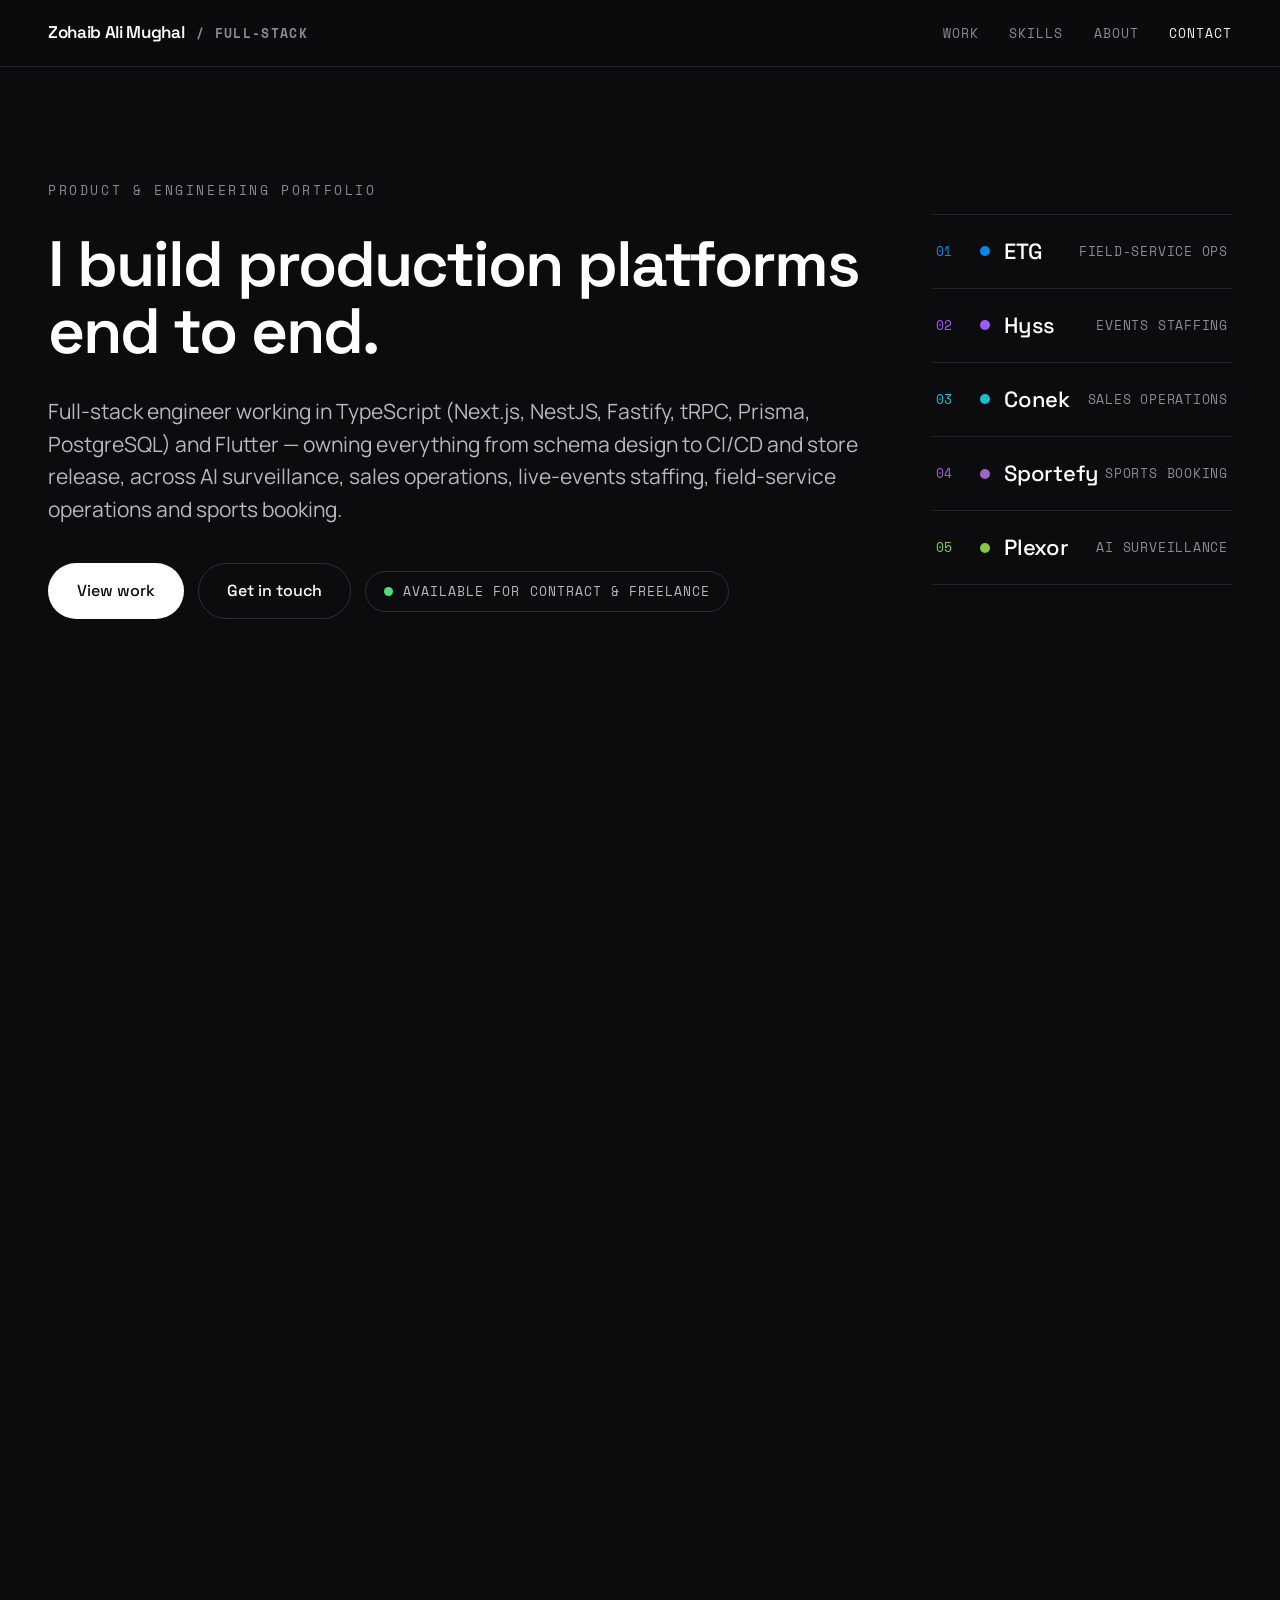
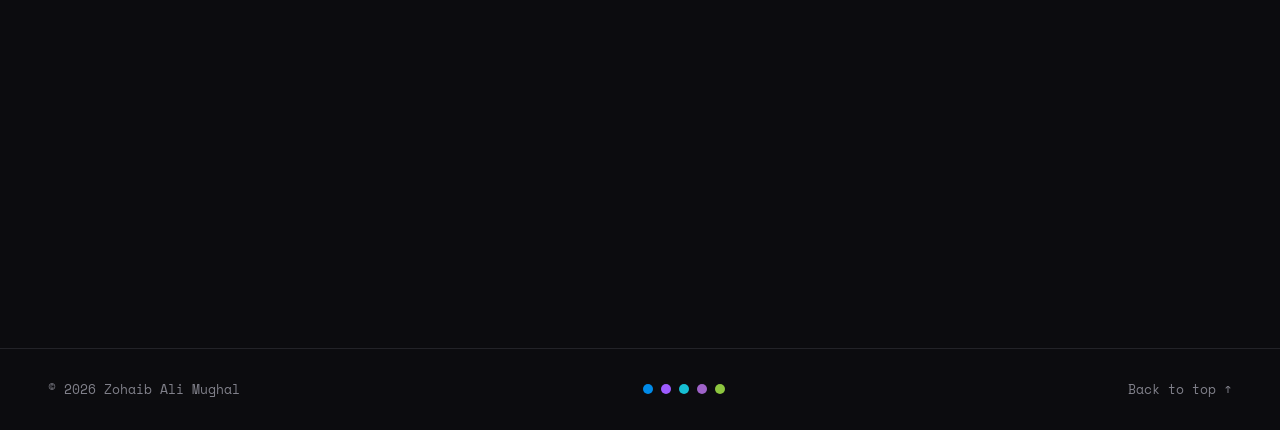
==== commit 750cf01e: "Site: no CV on the freelance side The About and contact CV buttons go; About offers 'Start a project" ====
--- a/index.html
+++ b/index.html
@@ -3,9 +3,9 @@
 <head>
 <meta charset="utf-8">
 <meta name="viewport" content="width=device-width, initial-scale=1">
-<title>Zohaib Ali Mughal: Full-Stack Engineer</title>
-<meta name="description" content="Full-stack product engineering across AI surveillance, sales operations, live-events staffing, field-service operations and sports booking: from schema design to CI/CD and store release.">
-<meta property="og:title" content="Zohaib Ali Mughal: Full-Stack Engineer">
+<title>Zohaib Ali Mughal — Full-Stack Engineer</title>
+<meta name="description" content="Full-stack product engineering across AI surveillance, sales operations, live-events staffing, field-service operations and sports booking — from schema design to CI/CD and store release.">
+<meta property="og:title" content="Zohaib Ali Mughal — Full-Stack Engineer">
 <meta property="og:description" content="Five production platforms, built end to end. TypeScript, Flutter, payments, realtime.">
 <meta property="og:type" content="website">
 <meta property="og:url" content="https://zohaibmughal.dev/">
@@ -13,6 +13,9 @@
 <meta name="twitter:card" content="summary_large_image">
 <link rel="canonical" href="https://zohaibmughal.dev/">
 <link rel="icon" type="image/svg+xml" href="assets/img/favicon.svg">
+<link rel="preconnect" href="https://fonts.googleapis.com">
+<link rel="preconnect" href="https://fonts.gstatic.com" crossorigin>
+<link href="https://fonts.googleapis.com/css2?family=Space+Grotesk:wght@400;500;600;700&family=Manrope:wght@400;500;600;700;800&family=Space+Mono:wght@400;700&display=swap" rel="stylesheet">
 <script>document.documentElement.classList.add('js')</script>
 <link rel="stylesheet" href="assets/css/style.css">
 </head>
@@ -36,7 +39,7 @@
     <div class="hero-main">
       <span class="eyebrow">Product &amp; Engineering Portfolio</span>
       <h1>I build production platforms end&nbsp;to&nbsp;end.</h1>
-      <p class="lede">Full-stack engineer working in TypeScript (Next.js, NestJS, Fastify, tRPC, Prisma, PostgreSQL) and Flutter, owning everything from schema design to CI/CD and store release, across AI surveillance, sales operations, live-events staffing, field-service operations and sports booking.</p>
+      <p class="lede">Full-stack engineer working in TypeScript (Next.js, NestJS, Fastify, tRPC, Prisma, PostgreSQL) and Flutter — owning everything from schema design to CI/CD and store release, across AI surveillance, sales operations, live-events staffing, field-service operations and sports booking.</p>
       <div class="hero-ctas">
         <a class="btn btn-primary" href="#work">View work</a>
         <a class="btn btn-ghost" href="#contact">Get in touch</a>
@@ -65,9 +68,9 @@
 <section id="work">
   <div class="container">
     <div class="section-head reveal">
-      <span class="eyebrow"><span class="accent">01</span> · Selected Work</span>
+      <span class="eyebrow"><span class="accent">01</span> — Selected Work</span>
       <h2>Five platforms, five domains.</h2>
-      <p class="lede">Each one shipped to production. Click through for the full case study: problem, architecture, walkthrough and results.</p>
+      <p class="lede">Each one shipped to production. Click through for the full case study — problem, architecture, walkthrough and results.</p>
     </div>
 
     <div class="work-list">
@@ -78,7 +81,7 @@
           <span class="work-index"><span class="n">01</span><span class="sep"></span>Field-Service Ops</span>
           <img width="228" height="60" class="work-logo" src="assets/img/etg-logo-white.svg" alt="Evolution Technology Group">
           <h3>Enforcement&#8209;First Field&#8209;Service OS</h3>
-          <p>An operations platform for an electrical, security, AV &amp; telecom group: five portals over one decision gate, spanning quote-to-cash, procurement, workforce and billing.</p>
+          <p>An operations platform for an electrical, security, AV &amp; telecom group — five portals over one decision gate, spanning quote-to-cash, procurement, workforce and billing.</p>
           <div class="work-metrics">
             <div class="metric"><span class="num">$5k/wk</span><span class="cap">Billing leakage closed</span></div>
             <div class="metric"><span class="num">1,000+</span><span class="cap">tRPC procedures</span></div>
@@ -95,7 +98,7 @@
           <span class="work-index"><span class="n">02</span><span class="sep"></span>Events Staffing</span>
           <img width="145" height="72" class="work-logo" src="assets/img/hyss-logo-white.png" alt="Hyss">
           <h3>AV &amp; Live Events Staffing Platform</h3>
-          <p>Event companies staff certified freelance crew (matched, scheduled, paid) across web, iOS and Android from one codebase.</p>
+          <p>Event companies staff certified freelance crew — matched, scheduled, paid — across web, iOS and Android from one codebase.</p>
           <div class="work-metrics">
             <div class="metric"><span class="num">93</span><span class="cap">Data models</span></div>
             <div class="metric"><span class="num">~340</span><span class="cap">tRPC procedures</span></div>
@@ -112,7 +115,7 @@
           <span class="work-index"><span class="n">03</span><span class="sep"></span>Sales Operations</span>
           <img width="154" height="27" class="work-logo" src="assets/img/conek-logo-white.svg" alt="Conek">
           <h3>Quotes &amp; Projects Tool for A&#8209;SAFE</h3>
-          <p>An internal sales platform (quote to sales order to invoice) wired into A&#8209;SAFE's CRM, Drawing Tool and Route 66 ecosystem.</p>
+          <p>An internal sales platform — quote to sales order to invoice — wired into A&#8209;SAFE's CRM, Drawing Tool and Route 66 ecosystem.</p>
           <div class="work-metrics">
             <div class="metric"><span class="num">&lt;100<small>ms</small></span><span class="cap">Inter-service latency</span></div>
             <div class="metric"><span class="num">500+</span><span class="cap">Automated tests</span></div>
@@ -129,7 +132,7 @@
           <span class="work-index"><span class="n">04</span><span class="sep"></span>Sports Booking</span>
           <img width="354" height="72" class="work-logo" src="assets/img/sportefy-logo-white.png" alt="Sportefy">
           <h3>Sports Venue Booking &amp; Matchmaking</h3>
-          <p>A B2B2C platform live in Pakistan: consumer Flutter app on the App Store &amp; Play Store, Next.js admin dashboard, versioned NestJS API.</p>
+          <p>A B2B2C platform live in Pakistan — consumer Flutter app on the App Store &amp; Play Store, Next.js admin dashboard, versioned NestJS API.</p>
           <div class="work-metrics">
             <div class="metric"><span class="num">48</span><span class="cap">Domain modules</span></div>
             <div class="metric"><span class="num">190+</span><span class="cap">Versioned /v1 endpoints</span></div>
@@ -146,7 +149,7 @@
           <span class="work-index"><span class="n">05</span><span class="sep"></span>AI Surveillance</span>
           <img width="239" height="48" class="work-logo" src="assets/img/plexor-logo-white.svg" alt="Plexor">
           <h3>AI-Based Surveillance System</h3>
-          <p>Computer-vision loss prevention for retail: theft, POS fraud and loitering flagged in real time across 100+ stores.</p>
+          <p>Computer-vision loss prevention for retail — theft, POS fraud and loitering flagged in real time across 100+ stores.</p>
           <div class="work-metrics">
             <div class="metric"><span class="num">100+</span><span class="cap">Stores monitored</span></div>
             <div class="metric"><span class="num">~700<small>ms</small></span><span class="cap">Realtime inference</span></div>
@@ -211,7 +214,7 @@
 <section id="skills" style="padding-top:0">
   <div class="container">
     <div class="section-head reveal">
-      <span class="eyebrow"><span class="accent">02</span> · Skills &amp; Stack</span>
+      <span class="eyebrow"><span class="accent">02</span> — Skills &amp; Stack</span>
       <h2>The toolbox.</h2>
     </div>
     <div class="reveal">
@@ -228,44 +231,44 @@
 <section id="about" style="padding-top:0">
   <div class="container">
     <div class="section-head reveal">
-      <span class="eyebrow"><span class="accent">03</span> · About</span>
+      <span class="eyebrow"><span class="accent">03</span> — About</span>
       <h2>Ships whole products, not just tickets.</h2>
     </div>
     <div class="about-grid">
       <div class="about-bio reveal">
-        <p>I'm Zohaib, a full-stack engineer with three production SaaS platforms live right now, including mobile apps on the App Store &amp; Play Store and a marketplace running Stripe Connect payouts.</p>
+        <p>I'm Zohaib — a full-stack engineer with three production SaaS platforms live right now, including mobile apps on the App Store &amp; Play Store and a marketplace running Stripe Connect payouts.</p>
         <p>My strengths sit where most projects get risky: payments &amp; billing (Stripe, wallets, reconciliation), realtime features, and APIs that don't break existing clients. I default to typed contracts, tested code and honest scoping.</p>
-        <p>BS Computer Science, Institute of Business Administration (IBA) Karachi, National Talent Hunt Program scholar, top 33 of 7,290 candidates.</p>
+        <p>BS Computer Science, Institute of Business Administration (IBA) Karachi — National Talent Hunt Program scholar, top 33 of 7,290 candidates.</p>
         <div class="hero-ctas" style="margin-top:4px">
           <a class="btn btn-primary" href="mailto:z.mughal.24648@gmail.com">Start a project</a>
           <a class="btn btn-ghost" href="assets/decks/Portfolio.pdf" target="_blank" rel="noopener">Portfolio PDF ↗</a>
         </div>
       </div>
       <div class="timeline reveal">
-        <p class="timeline-org">Slidey LLC <span>·</span> Software Engineer II <span>·</span> Nov 2024 to Present</p>
+        <p class="timeline-org">Slidey LLC <span>·</span> Software Engineer II <span>·</span> Nov 2024 — Present</p>
         <div class="timeline-item" data-accent="etg">
-          <span class="when">May 2026 to Present</span>
-          <span class="what">ETG Platform: Software Engineer II</span>
+          <span class="when">May 2026 — Present</span>
+          <span class="what">ETG Platform — Software Engineer II</span>
           <span class="how">Sole architect on a greenfield field-service OS: dispatch, workforce, assets and dual-sided billing.</span>
         </div>
         <div class="timeline-item" data-accent="plexor">
-          <span class="when">Feb 2026 to Mar 2026</span>
-          <span class="what">Plexor: Software Engineer I</span>
+          <span class="when">Feb 2026 — Mar 2026</span>
+          <span class="what">Plexor — Software Engineer I</span>
           <span class="how">Led the web side of a multi-camera computer-vision platform for retail loss prevention: video pipeline, alert routing and manager dashboards.</span>
         </div>
         <div class="timeline-item" data-accent="hyss">
-          <span class="when">Jan 2026 to Apr 2026</span>
-          <span class="what">Hyss: Software Engineer I</span>
+          <span class="when">Jan 2026 — Apr 2026</span>
+          <span class="what">Hyss — Software Engineer I</span>
           <span class="how">Lead full-stack on a B2B live-event staffing marketplace across web, iOS and Android (hyss.io).</span>
         </div>
         <div class="timeline-item" data-accent="conek">
-          <span class="when">Mar 2025 to Dec 2025</span>
-          <span class="what">Conek, for A-SAFE Digital: Software Engineer I</span>
+          <span class="when">Mar 2025 — Dec 2025</span>
+          <span class="what">Conek, for A-SAFE Digital — Software Engineer I</span>
           <span class="how">Event-driven quote-to-cash microservices over NATS JetStream, wired into A-SAFE&#39;s CRM.</span>
         </div>
         <div class="timeline-item" data-accent="sportefy">
-          <span class="when">Nov 2024 to Feb 2025</span>
-          <span class="what">Sportefy: Trainee Software Engineer</span>
+          <span class="when">Nov 2024 — Feb 2025</span>
+          <span class="what">Sportefy — Trainee Software Engineer</span>
           <span class="how">NestJS API, Next.js admin panel and the Flutter app for a sports booking platform live in Pakistan.</span>
         </div>
       </div>
@@ -275,7 +278,7 @@
 
 <section class="contact" id="contact">
   <div class="container reveal">
-    <span class="eyebrow">04 · Contact</span>
+    <span class="eyebrow">04 — Contact</span>
     <h2 style="margin-top:18px">Let's build<br>something.</h2>
     <div class="contact-row">
       <a class="btn btn-primary btn-lg" href="mailto:z.mughal.24648@gmail.com">z.mughal.24648@gmail.com</a>
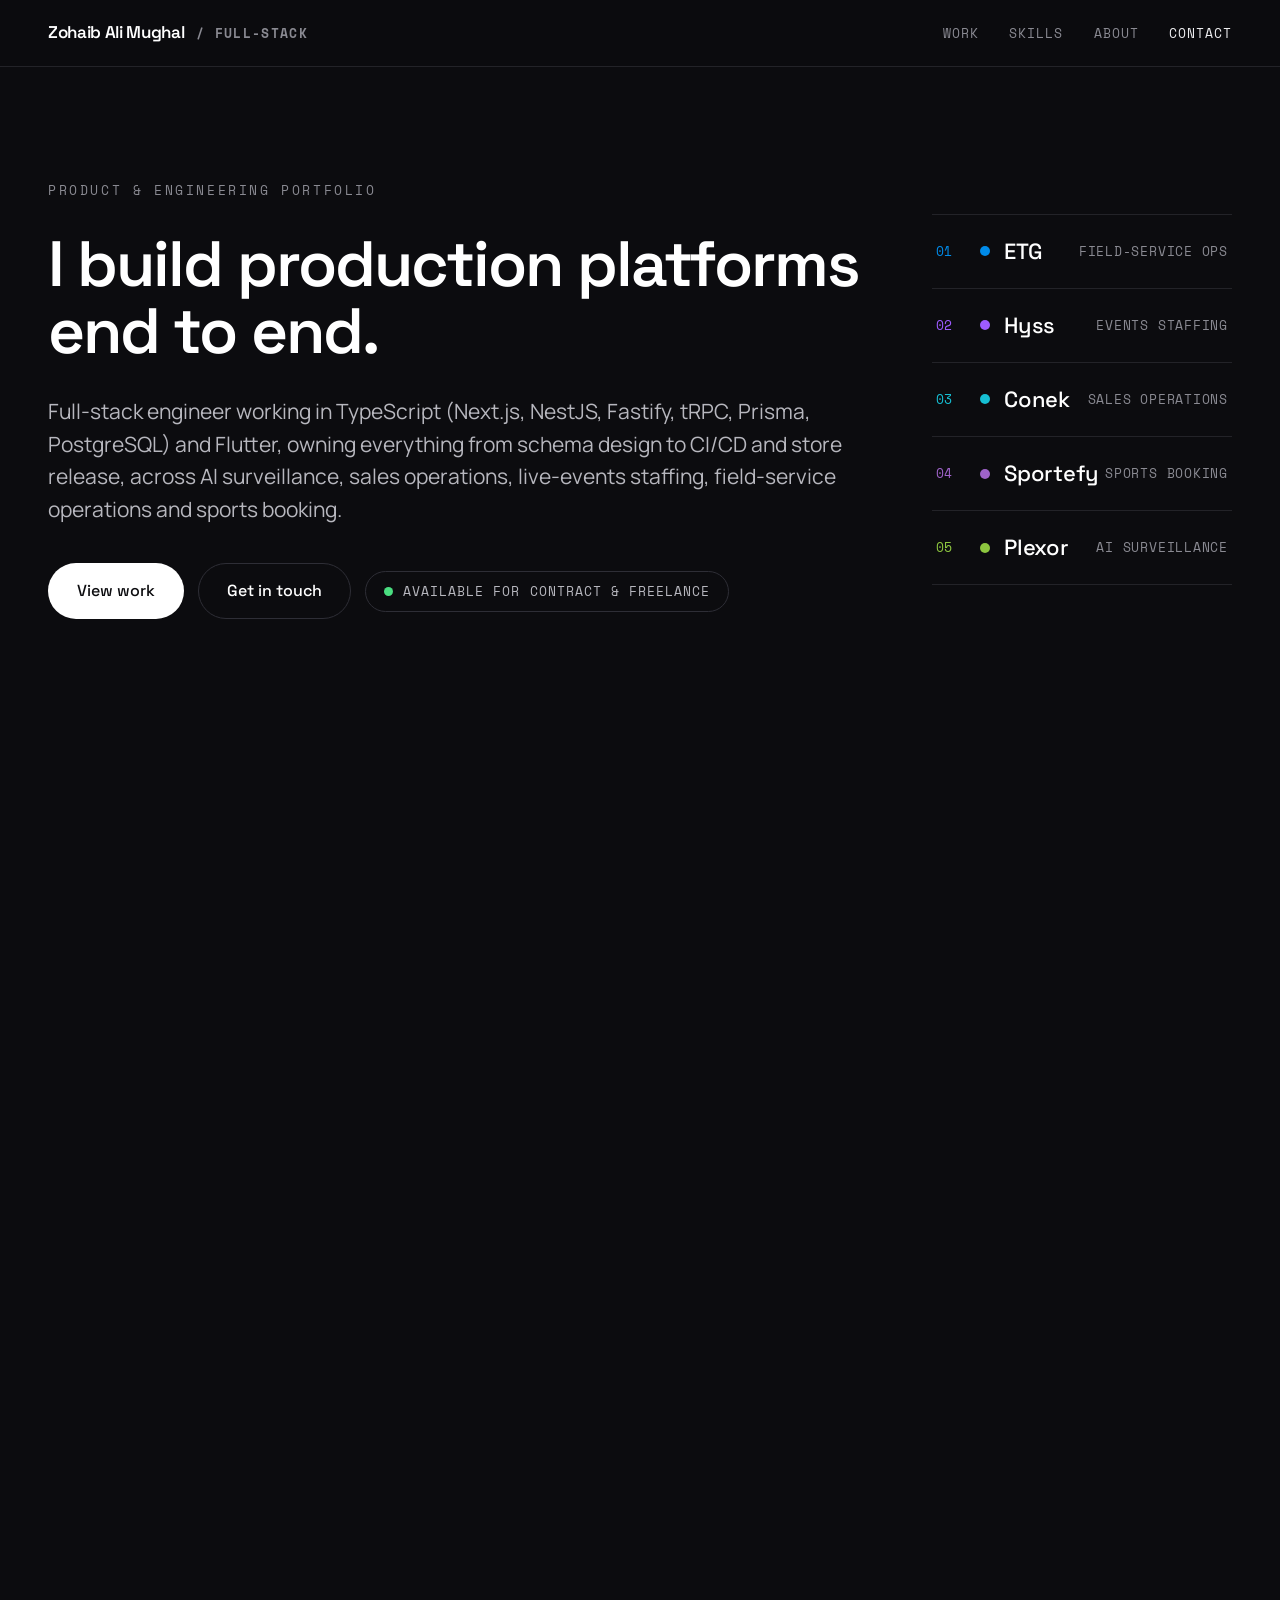
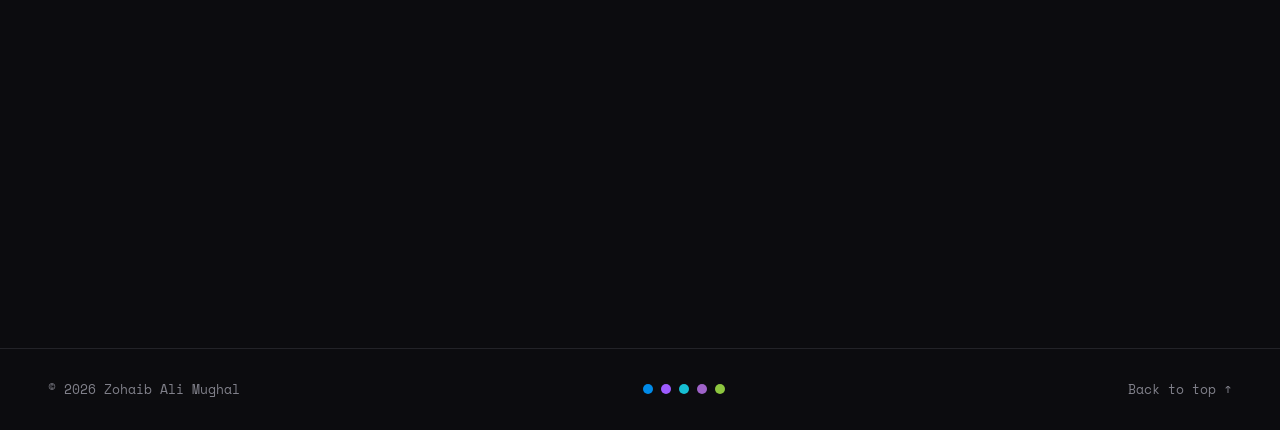
==== commit 000954a3: "ETG: October recount figures on the home page, the case study and the decks" ====
--- a/index.html
+++ b/index.html
@@ -3,9 +3,9 @@
 <head>
 <meta charset="utf-8">
 <meta name="viewport" content="width=device-width, initial-scale=1">
-<title>Zohaib Ali Mughal — Full-Stack Engineer</title>
-<meta name="description" content="Full-stack product engineering across AI surveillance, sales operations, live-events staffing, field-service operations and sports booking — from schema design to CI/CD and store release.">
-<meta property="og:title" content="Zohaib Ali Mughal — Full-Stack Engineer">
+<title>Zohaib Ali Mughal: Full-Stack Engineer</title>
+<meta name="description" content="Full-stack product engineering across AI surveillance, sales operations, live-events staffing, field-service operations and sports booking: from schema design to CI/CD and store release.">
+<meta property="og:title" content="Zohaib Ali Mughal: Full-Stack Engineer">
 <meta property="og:description" content="Five production platforms, built end to end. TypeScript, Flutter, payments, realtime.">
 <meta property="og:type" content="website">
 <meta property="og:url" content="https://zohaibmughal.dev/">
@@ -13,9 +13,6 @@
 <meta name="twitter:card" content="summary_large_image">
 <link rel="canonical" href="https://zohaibmughal.dev/">
 <link rel="icon" type="image/svg+xml" href="assets/img/favicon.svg">
-<link rel="preconnect" href="https://fonts.googleapis.com">
-<link rel="preconnect" href="https://fonts.gstatic.com" crossorigin>
-<link href="https://fonts.googleapis.com/css2?family=Space+Grotesk:wght@400;500;600;700&family=Manrope:wght@400;500;600;700;800&family=Space+Mono:wght@400;700&display=swap" rel="stylesheet">
 <script>document.documentElement.classList.add('js')</script>
 <link rel="stylesheet" href="assets/css/style.css">
 </head>
@@ -39,7 +36,7 @@
     <div class="hero-main">
       <span class="eyebrow">Product &amp; Engineering Portfolio</span>
       <h1>I build production platforms end&nbsp;to&nbsp;end.</h1>
-      <p class="lede">Full-stack engineer working in TypeScript (Next.js, NestJS, Fastify, tRPC, Prisma, PostgreSQL) and Flutter — owning everything from schema design to CI/CD and store release, across AI surveillance, sales operations, live-events staffing, field-service operations and sports booking.</p>
+      <p class="lede">Full-stack engineer working in TypeScript (Next.js, NestJS, Fastify, tRPC, Prisma, PostgreSQL) and Flutter, owning everything from schema design to CI/CD and store release, across AI surveillance, sales operations, live-events staffing, field-service operations and sports booking.</p>
       <div class="hero-ctas">
         <a class="btn btn-primary" href="#work">View work</a>
         <a class="btn btn-ghost" href="#contact">Get in touch</a>
@@ -60,7 +57,7 @@
   <div class="container">
     <div class="metric"><span class="num">5</span><span class="cap">Platforms built end to end</span></div>
     <div class="metric"><span class="num">3</span><span class="cap">Live SaaS products</span></div>
-    <div class="metric"><span class="num">30,000+</span><span class="cap">Automated tests shipped</span></div>
+    <div class="metric"><span class="num">44,000+</span><span class="cap">Automated tests shipped</span></div>
     <div class="metric"><span class="num">2+</span><span class="cap">Years shipping production SaaS</span></div>
   </div>
 </div>
@@ -68,9 +65,9 @@
 <section id="work">
   <div class="container">
     <div class="section-head reveal">
-      <span class="eyebrow"><span class="accent">01</span> — Selected Work</span>
+      <span class="eyebrow"><span class="accent">01</span> · Selected Work</span>
       <h2>Five platforms, five domains.</h2>
-      <p class="lede">Each one shipped to production. Click through for the full case study — problem, architecture, walkthrough and results.</p>
+      <p class="lede">Each one shipped to production. Click through for the full case study: problem, architecture, walkthrough and results.</p>
     </div>
 
     <div class="work-list">
@@ -81,11 +78,11 @@
           <span class="work-index"><span class="n">01</span><span class="sep"></span>Field-Service Ops</span>
           <img width="228" height="60" class="work-logo" src="assets/img/etg-logo-white.svg" alt="Evolution Technology Group">
           <h3>Enforcement&#8209;First Field&#8209;Service OS</h3>
-          <p>An operations platform for an electrical, security, AV &amp; telecom group — five portals over one decision gate, spanning quote-to-cash, procurement, workforce and billing.</p>
+          <p>An operations platform for an electrical, security, AV &amp; telecom group: five portals over one decision gate, spanning quote-to-cash, procurement, workforce and billing.</p>
           <div class="work-metrics">
             <div class="metric"><span class="num">$5k/wk</span><span class="cap">Billing leakage closed</span></div>
-            <div class="metric"><span class="num">1,000+</span><span class="cap">tRPC procedures</span></div>
-            <div class="metric"><span class="num">30K+</span><span class="cap">Automated tests</span></div>
+            <div class="metric"><span class="num">1,200+</span><span class="cap">tRPC procedures</span></div>
+            <div class="metric"><span class="num">44K+</span><span class="cap">Automated tests</span></div>
           </div>
           <span class="work-link">Read case study →</span>
         </div>
@@ -98,7 +95,7 @@
           <span class="work-index"><span class="n">02</span><span class="sep"></span>Events Staffing</span>
           <img width="145" height="72" class="work-logo" src="assets/img/hyss-logo-white.png" alt="Hyss">
           <h3>AV &amp; Live Events Staffing Platform</h3>
-          <p>Event companies staff certified freelance crew — matched, scheduled, paid — across web, iOS and Android from one codebase.</p>
+          <p>Event companies staff certified freelance crew (matched, scheduled, paid) across web, iOS and Android from one codebase.</p>
           <div class="work-metrics">
             <div class="metric"><span class="num">93</span><span class="cap">Data models</span></div>
             <div class="metric"><span class="num">~340</span><span class="cap">tRPC procedures</span></div>
@@ -115,7 +112,7 @@
           <span class="work-index"><span class="n">03</span><span class="sep"></span>Sales Operations</span>
           <img width="154" height="27" class="work-logo" src="assets/img/conek-logo-white.svg" alt="Conek">
           <h3>Quotes &amp; Projects Tool for A&#8209;SAFE</h3>
-          <p>An internal sales platform — quote to sales order to invoice — wired into A&#8209;SAFE's CRM, Drawing Tool and Route 66 ecosystem.</p>
+          <p>An internal sales platform (quote to sales order to invoice) wired into A&#8209;SAFE's CRM, Drawing Tool and Route 66 ecosystem.</p>
           <div class="work-metrics">
             <div class="metric"><span class="num">&lt;100<small>ms</small></span><span class="cap">Inter-service latency</span></div>
             <div class="metric"><span class="num">500+</span><span class="cap">Automated tests</span></div>
@@ -132,7 +129,7 @@
           <span class="work-index"><span class="n">04</span><span class="sep"></span>Sports Booking</span>
           <img width="354" height="72" class="work-logo" src="assets/img/sportefy-logo-white.png" alt="Sportefy">
           <h3>Sports Venue Booking &amp; Matchmaking</h3>
-          <p>A B2B2C platform live in Pakistan — consumer Flutter app on the App Store &amp; Play Store, Next.js admin dashboard, versioned NestJS API.</p>
+          <p>A B2B2C platform live in Pakistan: consumer Flutter app on the App Store &amp; Play Store, Next.js admin dashboard, versioned NestJS API.</p>
           <div class="work-metrics">
             <div class="metric"><span class="num">48</span><span class="cap">Domain modules</span></div>
             <div class="metric"><span class="num">190+</span><span class="cap">Versioned /v1 endpoints</span></div>
@@ -149,7 +146,7 @@
           <span class="work-index"><span class="n">05</span><span class="sep"></span>AI Surveillance</span>
           <img width="239" height="48" class="work-logo" src="assets/img/plexor-logo-white.svg" alt="Plexor">
           <h3>AI-Based Surveillance System</h3>
-          <p>Computer-vision loss prevention for retail — theft, POS fraud and loitering flagged in real time across 100+ stores.</p>
+          <p>Computer-vision loss prevention for retail: theft, POS fraud and loitering flagged in real time across 100+ stores.</p>
           <div class="work-metrics">
             <div class="metric"><span class="num">100+</span><span class="cap">Stores monitored</span></div>
             <div class="metric"><span class="num">~700<small>ms</small></span><span class="cap">Realtime inference</span></div>
@@ -214,7 +211,7 @@
 <section id="skills" style="padding-top:0">
   <div class="container">
     <div class="section-head reveal">
-      <span class="eyebrow"><span class="accent">02</span> — Skills &amp; Stack</span>
+      <span class="eyebrow"><span class="accent">02</span> · Skills &amp; Stack</span>
       <h2>The toolbox.</h2>
     </div>
     <div class="reveal">
@@ -231,44 +228,44 @@
 <section id="about" style="padding-top:0">
   <div class="container">
     <div class="section-head reveal">
-      <span class="eyebrow"><span class="accent">03</span> — About</span>
+      <span class="eyebrow"><span class="accent">03</span> · About</span>
       <h2>Ships whole products, not just tickets.</h2>
     </div>
     <div class="about-grid">
       <div class="about-bio reveal">
-        <p>I'm Zohaib — a full-stack engineer with three production SaaS platforms live right now, including mobile apps on the App Store &amp; Play Store and a marketplace running Stripe Connect payouts.</p>
+        <p>I'm Zohaib, a full-stack engineer with three production SaaS platforms live right now, including mobile apps on the App Store &amp; Play Store and a marketplace running Stripe Connect payouts.</p>
         <p>My strengths sit where most projects get risky: payments &amp; billing (Stripe, wallets, reconciliation), realtime features, and APIs that don't break existing clients. I default to typed contracts, tested code and honest scoping.</p>
-        <p>BS Computer Science, Institute of Business Administration (IBA) Karachi — National Talent Hunt Program scholar, top 33 of 7,290 candidates.</p>
+        <p>BS Computer Science, Institute of Business Administration (IBA) Karachi, National Talent Hunt Program scholar, top 33 of 7,290 candidates.</p>
         <div class="hero-ctas" style="margin-top:4px">
           <a class="btn btn-primary" href="mailto:z.mughal.24648@gmail.com">Start a project</a>
           <a class="btn btn-ghost" href="assets/decks/Portfolio.pdf" target="_blank" rel="noopener">Portfolio PDF ↗</a>
         </div>
       </div>
       <div class="timeline reveal">
-        <p class="timeline-org">Slidey LLC <span>·</span> Software Engineer II <span>·</span> Nov 2024 — Present</p>
+        <p class="timeline-org">Slidey LLC <span>·</span> Software Engineer II <span>·</span> Nov 2024 to Present</p>
         <div class="timeline-item" data-accent="etg">
-          <span class="when">May 2026 — Present</span>
-          <span class="what">ETG Platform — Software Engineer II</span>
+          <span class="when">May 2026 to Present</span>
+          <span class="what">ETG Platform: Software Engineer II</span>
           <span class="how">Sole architect on a greenfield field-service OS: dispatch, workforce, assets and dual-sided billing.</span>
         </div>
         <div class="timeline-item" data-accent="plexor">
-          <span class="when">Feb 2026 — Mar 2026</span>
-          <span class="what">Plexor — Software Engineer I</span>
+          <span class="when">Feb 2026 to Mar 2026</span>
+          <span class="what">Plexor: Software Engineer I</span>
           <span class="how">Led the web side of a multi-camera computer-vision platform for retail loss prevention: video pipeline, alert routing and manager dashboards.</span>
         </div>
         <div class="timeline-item" data-accent="hyss">
-          <span class="when">Jan 2026 — Apr 2026</span>
-          <span class="what">Hyss — Software Engineer I</span>
+          <span class="when">Jan 2026 to Apr 2026</span>
+          <span class="what">Hyss: Software Engineer I</span>
           <span class="how">Lead full-stack on a B2B live-event staffing marketplace across web, iOS and Android (hyss.io).</span>
         </div>
         <div class="timeline-item" data-accent="conek">
-          <span class="when">Mar 2025 — Dec 2025</span>
-          <span class="what">Conek, for A-SAFE Digital — Software Engineer I</span>
+          <span class="when">Mar 2025 to Dec 2025</span>
+          <span class="what">Conek, for A-SAFE Digital: Software Engineer I</span>
           <span class="how">Event-driven quote-to-cash microservices over NATS JetStream, wired into A-SAFE&#39;s CRM.</span>
         </div>
         <div class="timeline-item" data-accent="sportefy">
-          <span class="when">Nov 2024 — Feb 2025</span>
-          <span class="what">Sportefy — Trainee Software Engineer</span>
+          <span class="when">Nov 2024 to Feb 2025</span>
+          <span class="what">Sportefy: Trainee Software Engineer</span>
           <span class="how">NestJS API, Next.js admin panel and the Flutter app for a sports booking platform live in Pakistan.</span>
         </div>
       </div>
@@ -278,7 +275,7 @@
 
 <section class="contact" id="contact">
   <div class="container reveal">
-    <span class="eyebrow">04 — Contact</span>
+    <span class="eyebrow">04 · Contact</span>
     <h2 style="margin-top:18px">Let's build<br>something.</h2>
     <div class="contact-row">
       <a class="btn btn-primary btn-lg" href="mailto:z.mughal.24648@gmail.com">z.mughal.24648@gmail.com</a>
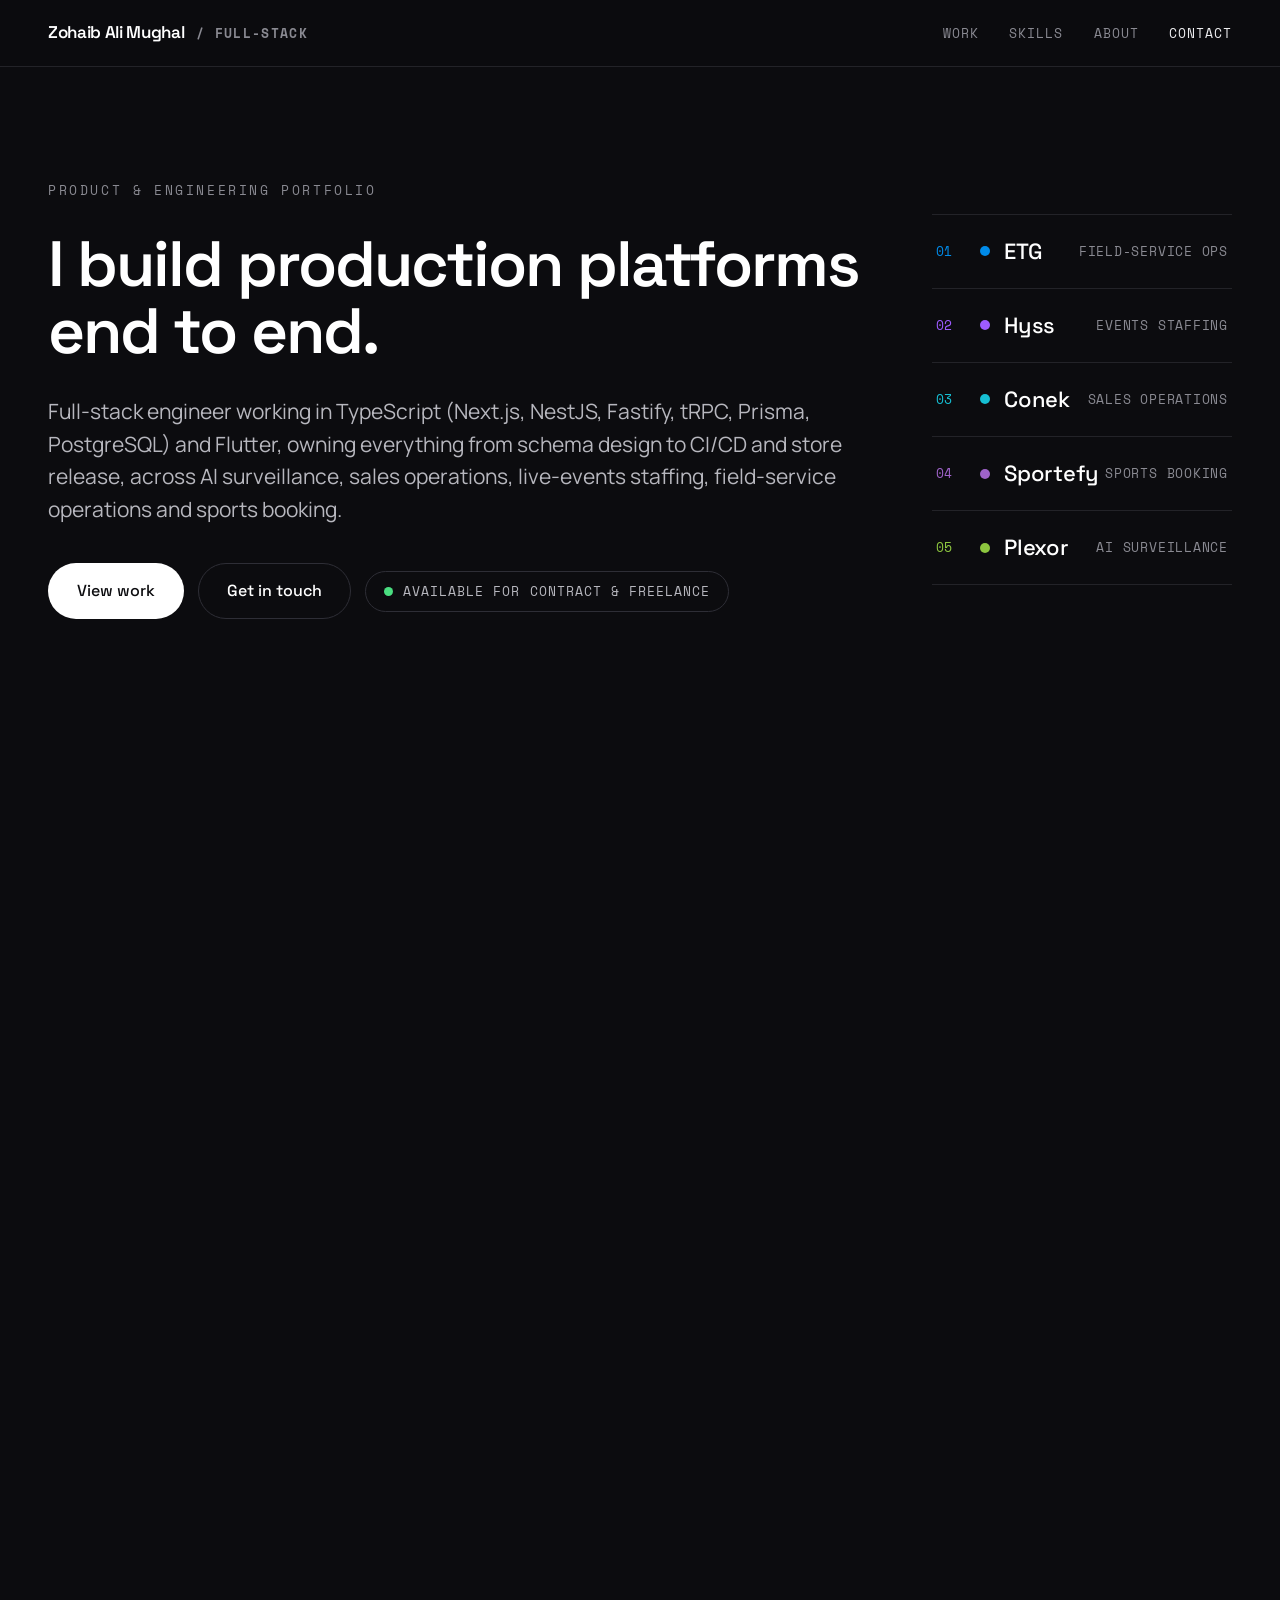
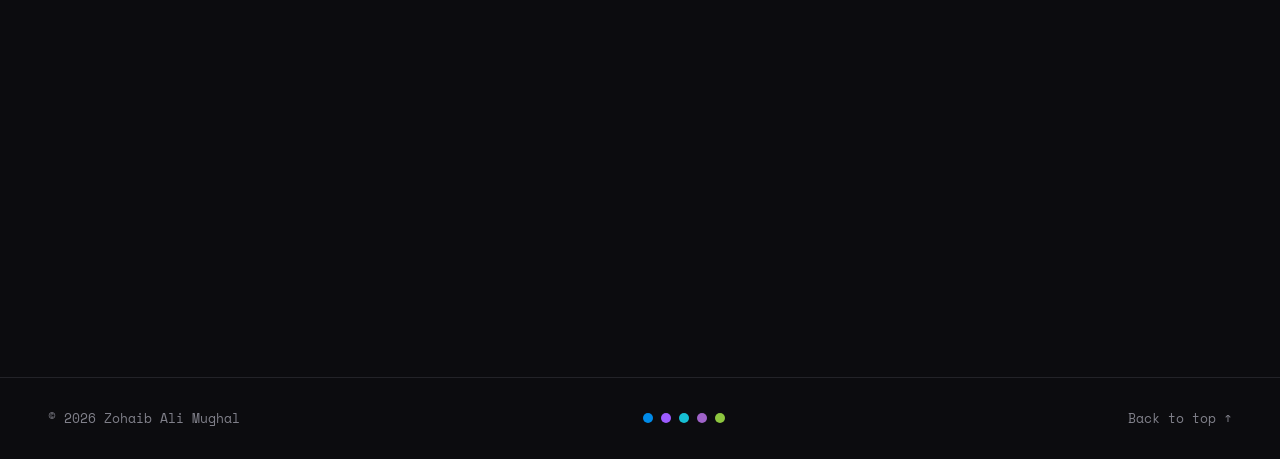
==== commit a49be26e: "Work: ETG and Sportefy figures from the November recount Sportefy shows the project manager role thr" ====
--- a/index.html
+++ b/index.html
@@ -57,7 +57,7 @@
   <div class="container">
     <div class="metric"><span class="num">5</span><span class="cap">Platforms built end to end</span></div>
     <div class="metric"><span class="num">3</span><span class="cap">Live SaaS products</span></div>
-    <div class="metric"><span class="num">44,000+</span><span class="cap">Automated tests shipped</span></div>
+    <div class="metric"><span class="num">52,000+</span><span class="cap">Automated tests shipped</span></div>
     <div class="metric"><span class="num">2+</span><span class="cap">Years shipping production SaaS</span></div>
   </div>
 </div>
@@ -81,8 +81,8 @@
           <p>An operations platform for an electrical, security, AV &amp; telecom group: five portals over one decision gate, spanning quote-to-cash, procurement, workforce and billing.</p>
           <div class="work-metrics">
             <div class="metric"><span class="num">$5k/wk</span><span class="cap">Billing leakage closed</span></div>
-            <div class="metric"><span class="num">1,200+</span><span class="cap">tRPC procedures</span></div>
-            <div class="metric"><span class="num">44K+</span><span class="cap">Automated tests</span></div>
+            <div class="metric"><span class="num">1,500+</span><span class="cap">tRPC procedures</span></div>
+            <div class="metric"><span class="num">52K+</span><span class="cap">Automated tests</span></div>
           </div>
           <span class="work-link">Read case study →</span>
         </div>
@@ -131,9 +131,9 @@
           <h3>Sports Venue Booking &amp; Matchmaking</h3>
           <p>A B2B2C platform live in Pakistan: consumer Flutter app on the App Store &amp; Play Store, Next.js admin dashboard, versioned NestJS API.</p>
           <div class="work-metrics">
-            <div class="metric"><span class="num">48</span><span class="cap">Domain modules</span></div>
-            <div class="metric"><span class="num">190+</span><span class="cap">Versioned /v1 endpoints</span></div>
-            <div class="metric"><span class="num">823</span><span class="cap">Flutter tests</span></div>
+            <div class="metric"><span class="num">51</span><span class="cap">Domain modules</span></div>
+            <div class="metric"><span class="num">260+</span><span class="cap">Versioned /v1 endpoints</span></div>
+            <div class="metric"><span class="num">1,600+</span><span class="cap">Flutter tests</span></div>
           </div>
           <span class="work-link">Read case study →</span>
         </div>
@@ -264,8 +264,8 @@
           <span class="how">Event-driven quote-to-cash microservices over NATS JetStream, wired into A-SAFE&#39;s CRM.</span>
         </div>
         <div class="timeline-item" data-accent="sportefy">
-          <span class="when">Nov 2024 to Feb 2025</span>
-          <span class="what">Sportefy: Trainee Software Engineer</span>
+          <span class="when">Nov 2024 to Present</span>
+          <span class="what">Sportefy: Trainee Software Engineer, then Project Manager</span>
           <span class="how">NestJS API, Next.js admin panel and the Flutter app for a sports booking platform live in Pakistan.</span>
         </div>
       </div>
--- a/assets/css/style.css
+++ b/assets/css/style.css
@@ -690,6 +690,8 @@
 }
 
 .cs-meta-item .v { font-family: var(--font-head); font-weight: 500; font-size: 16px; }
+.cs-meta-item .v a { color: inherit; text-decoration: underline; text-decoration-color: var(--text-4); text-underline-offset: 3px; }
+.cs-meta-item .v a:hover { text-decoration-color: currentColor; }
 
 .cs-hero-media { margin-top: clamp(36px, 5vw, 64px); }
 
